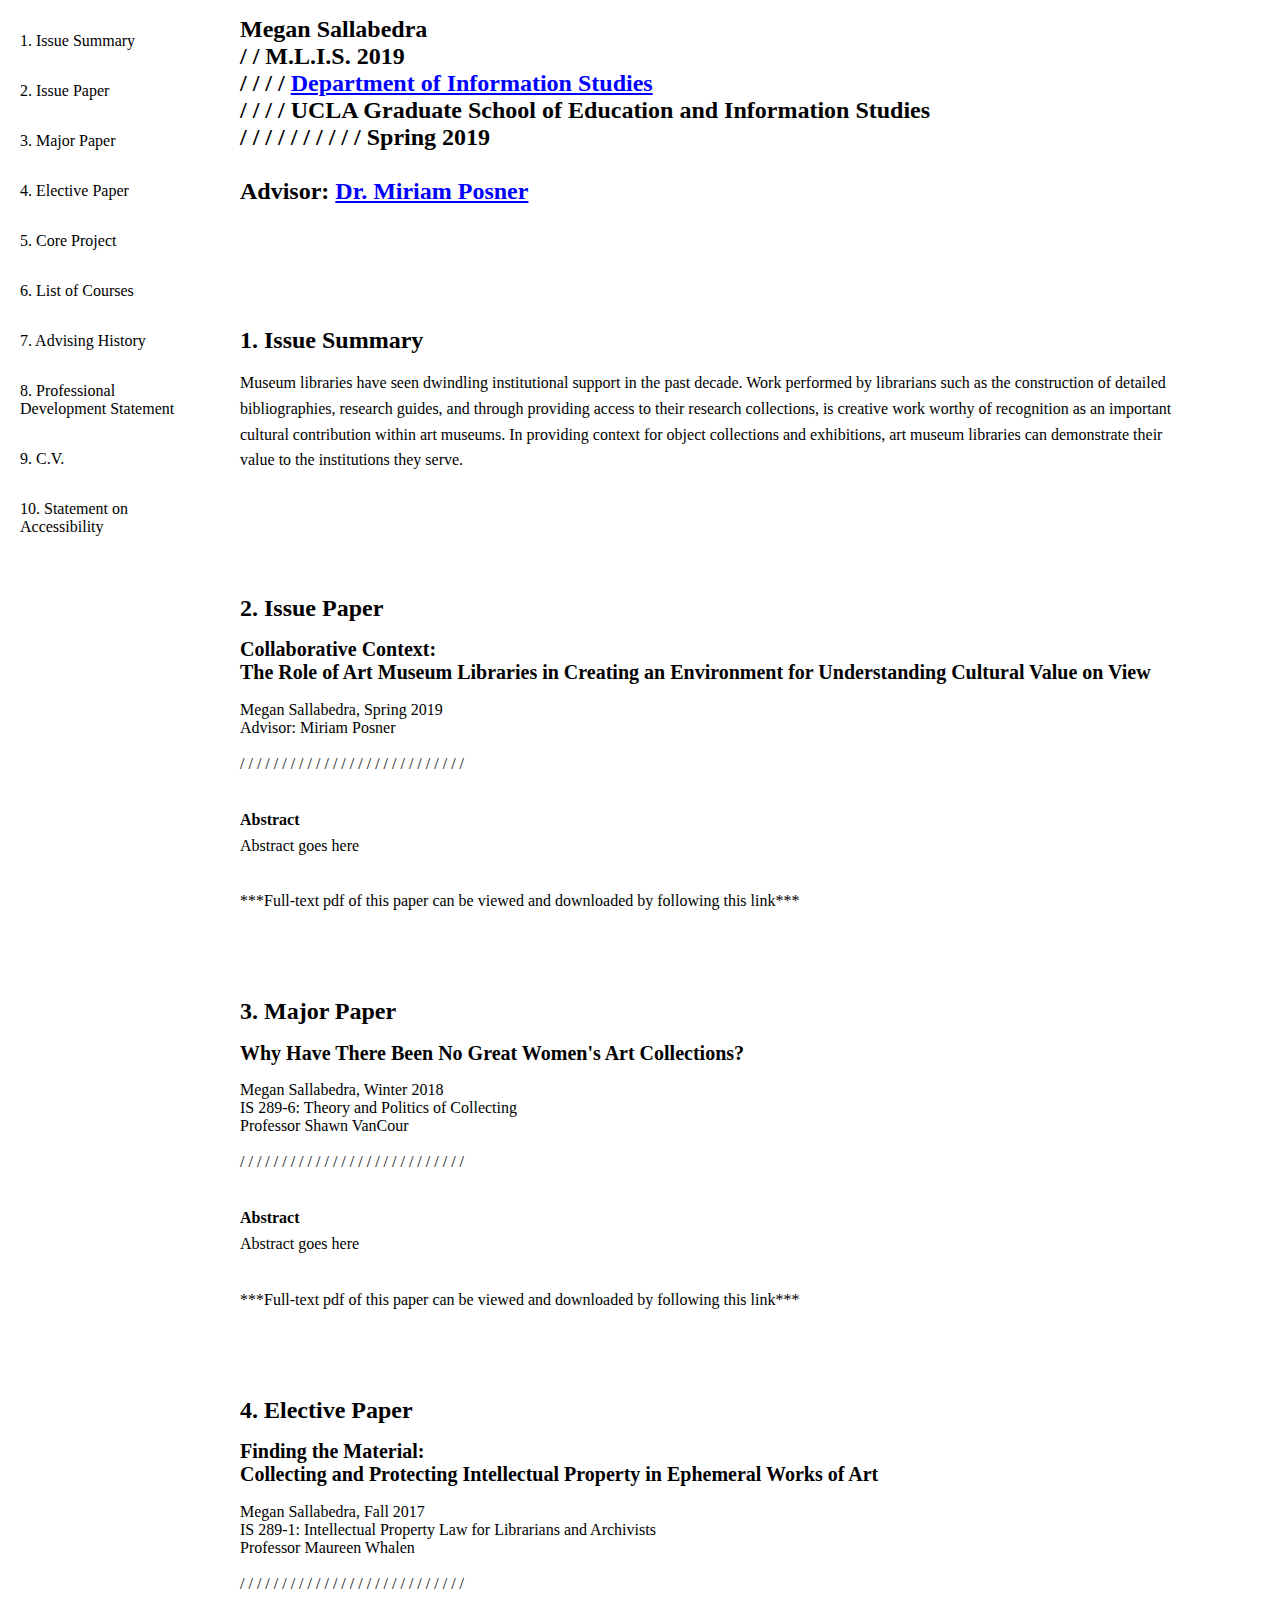
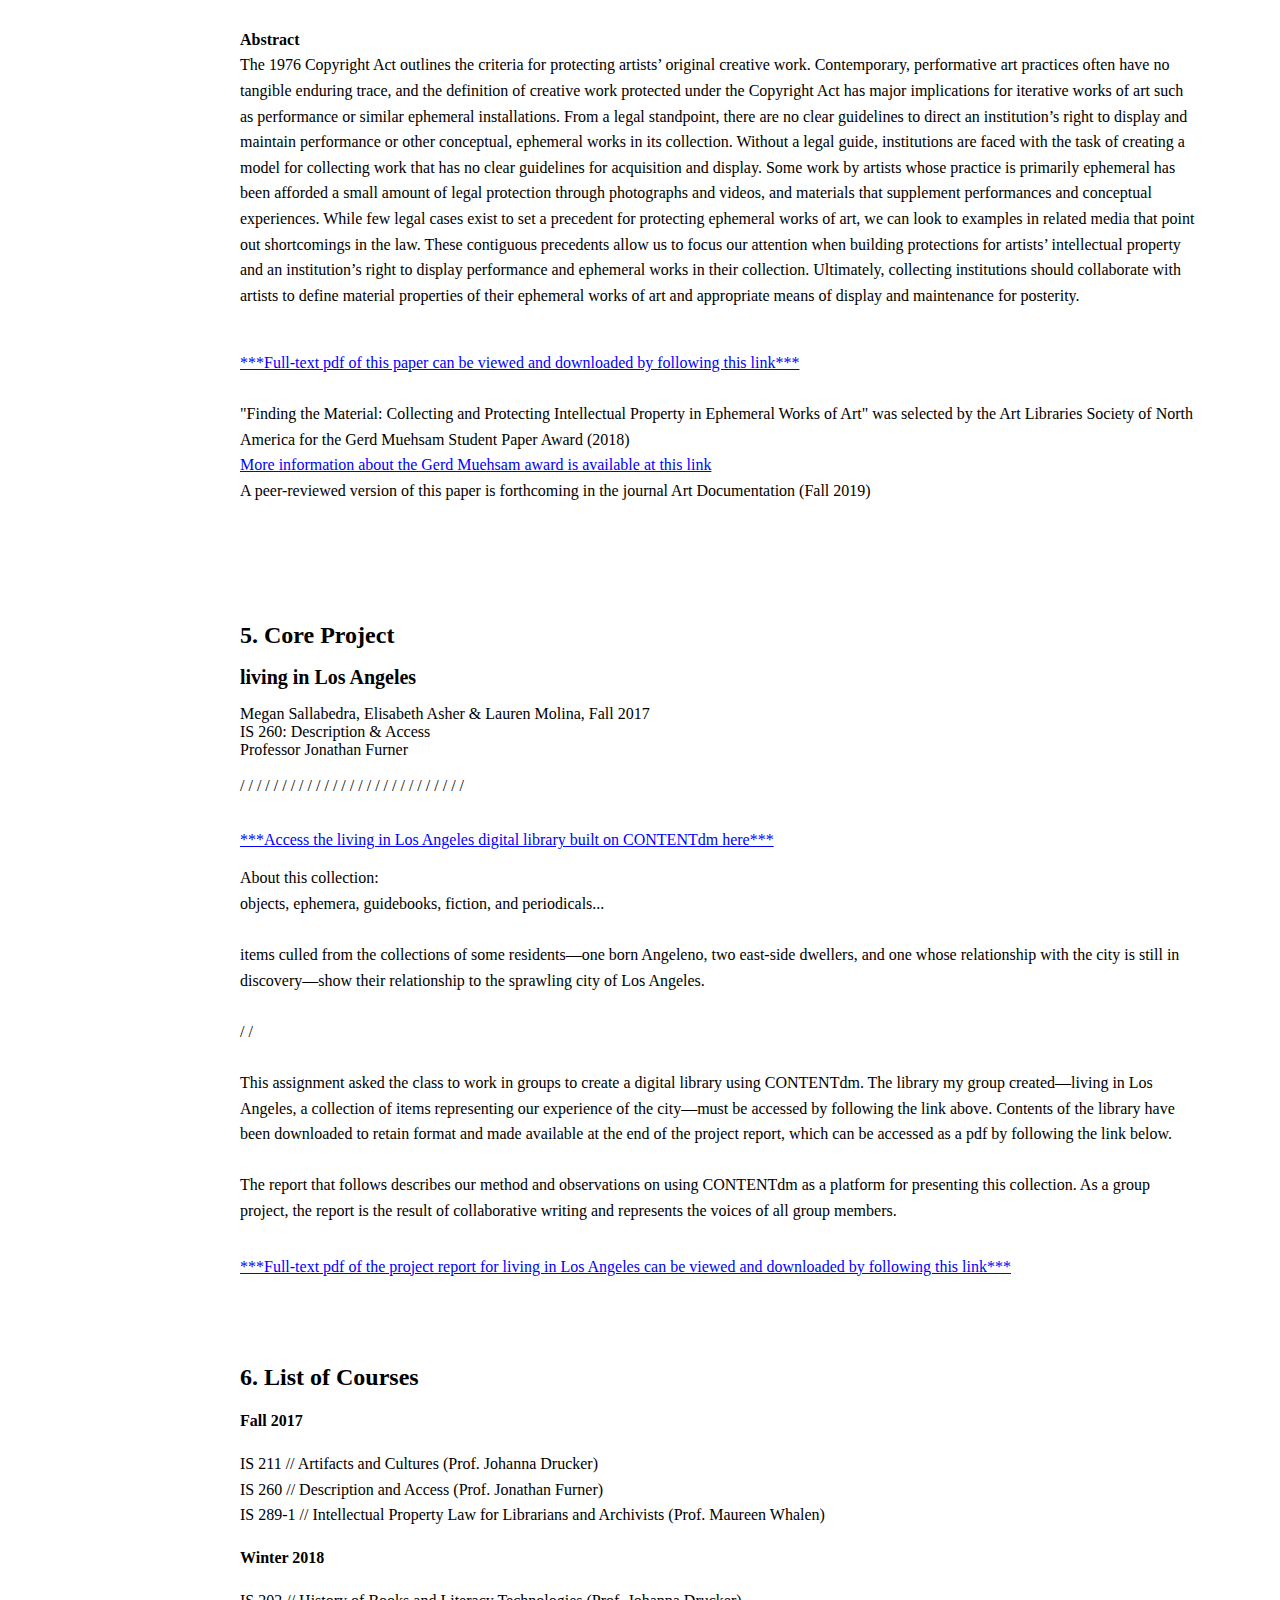
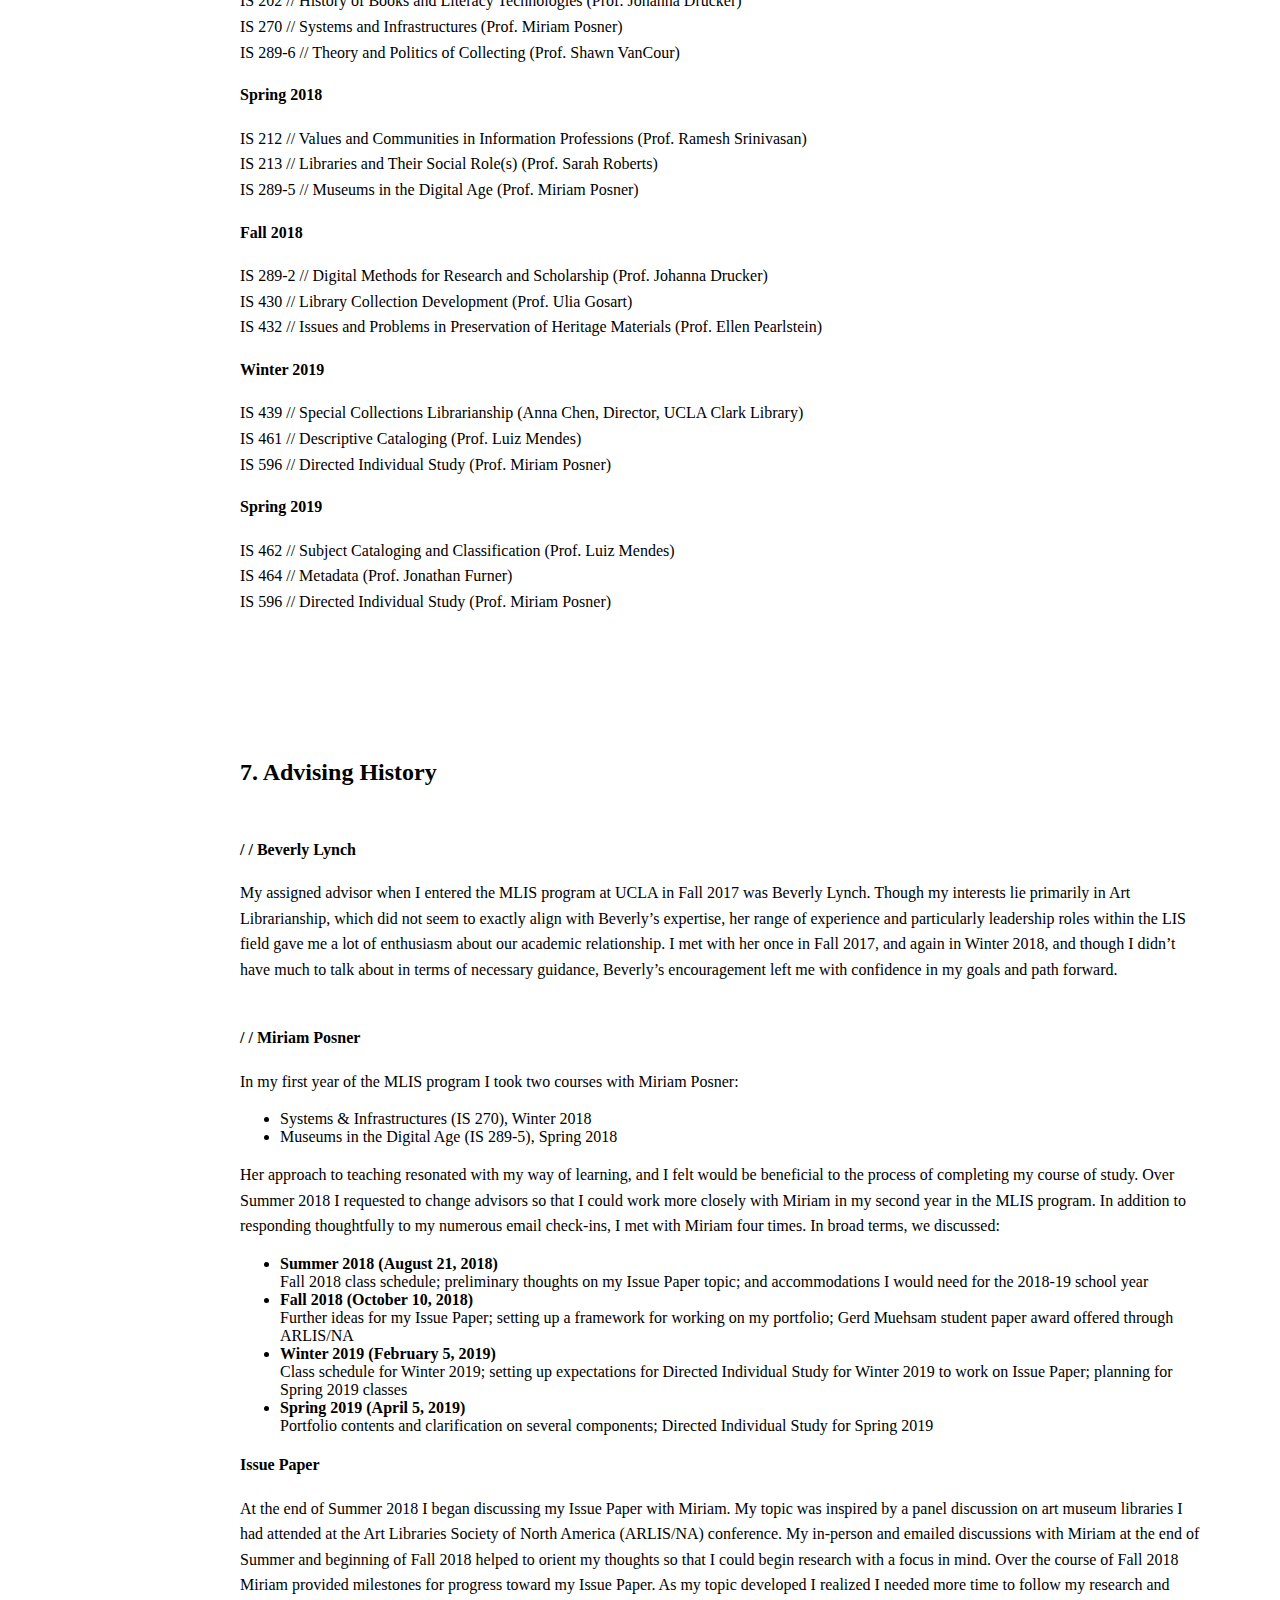
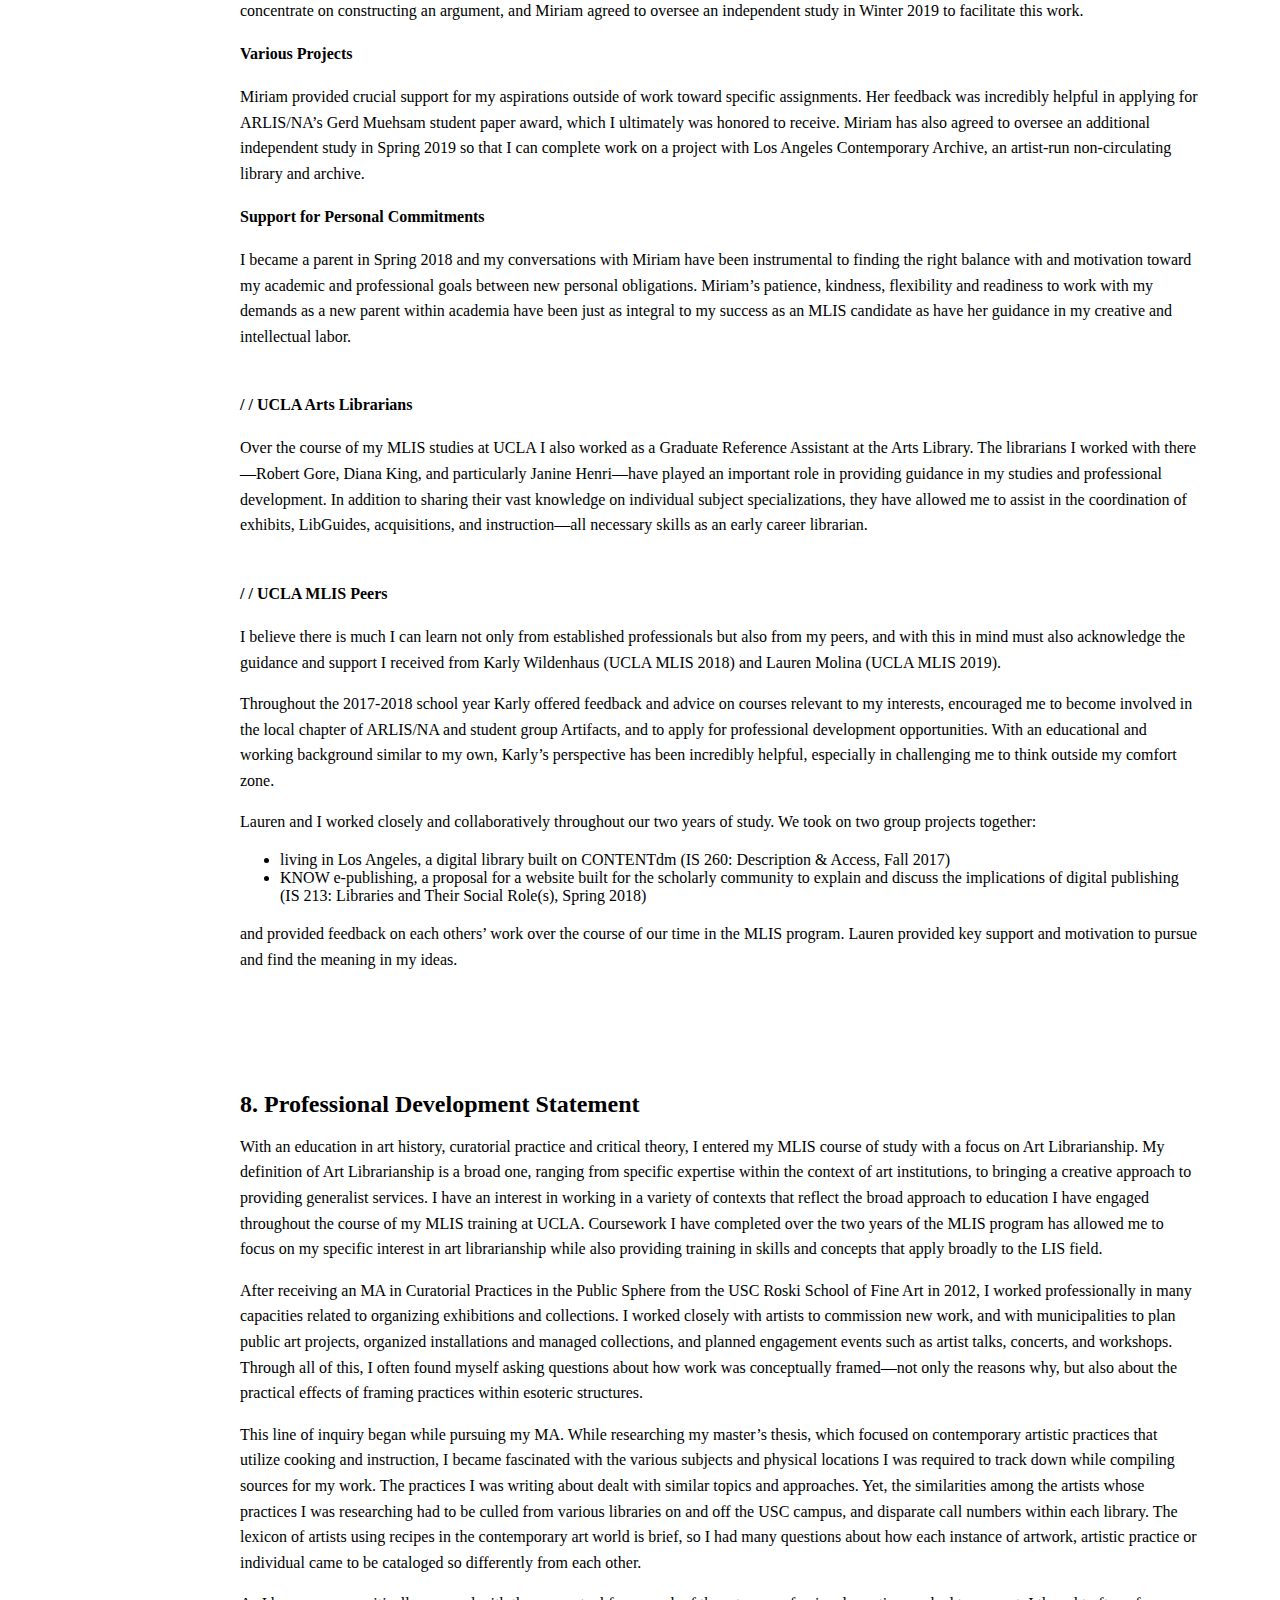
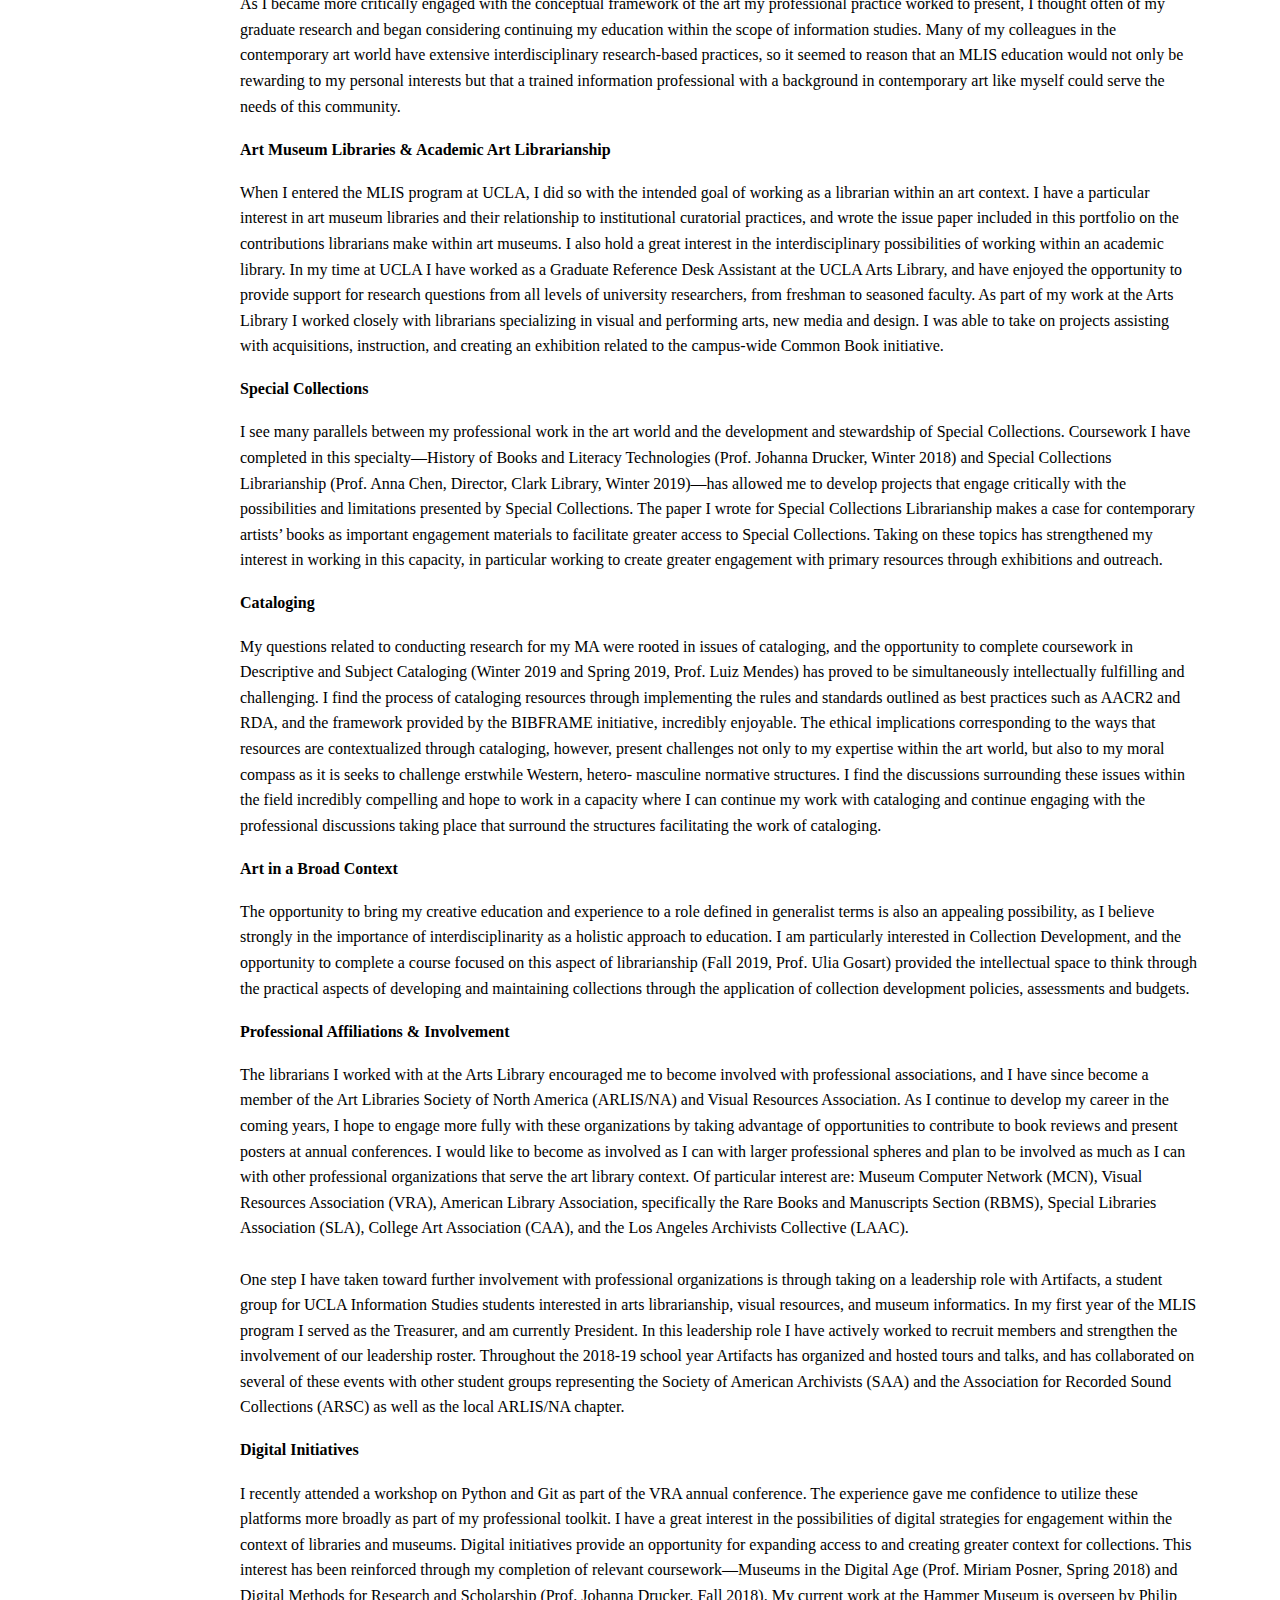
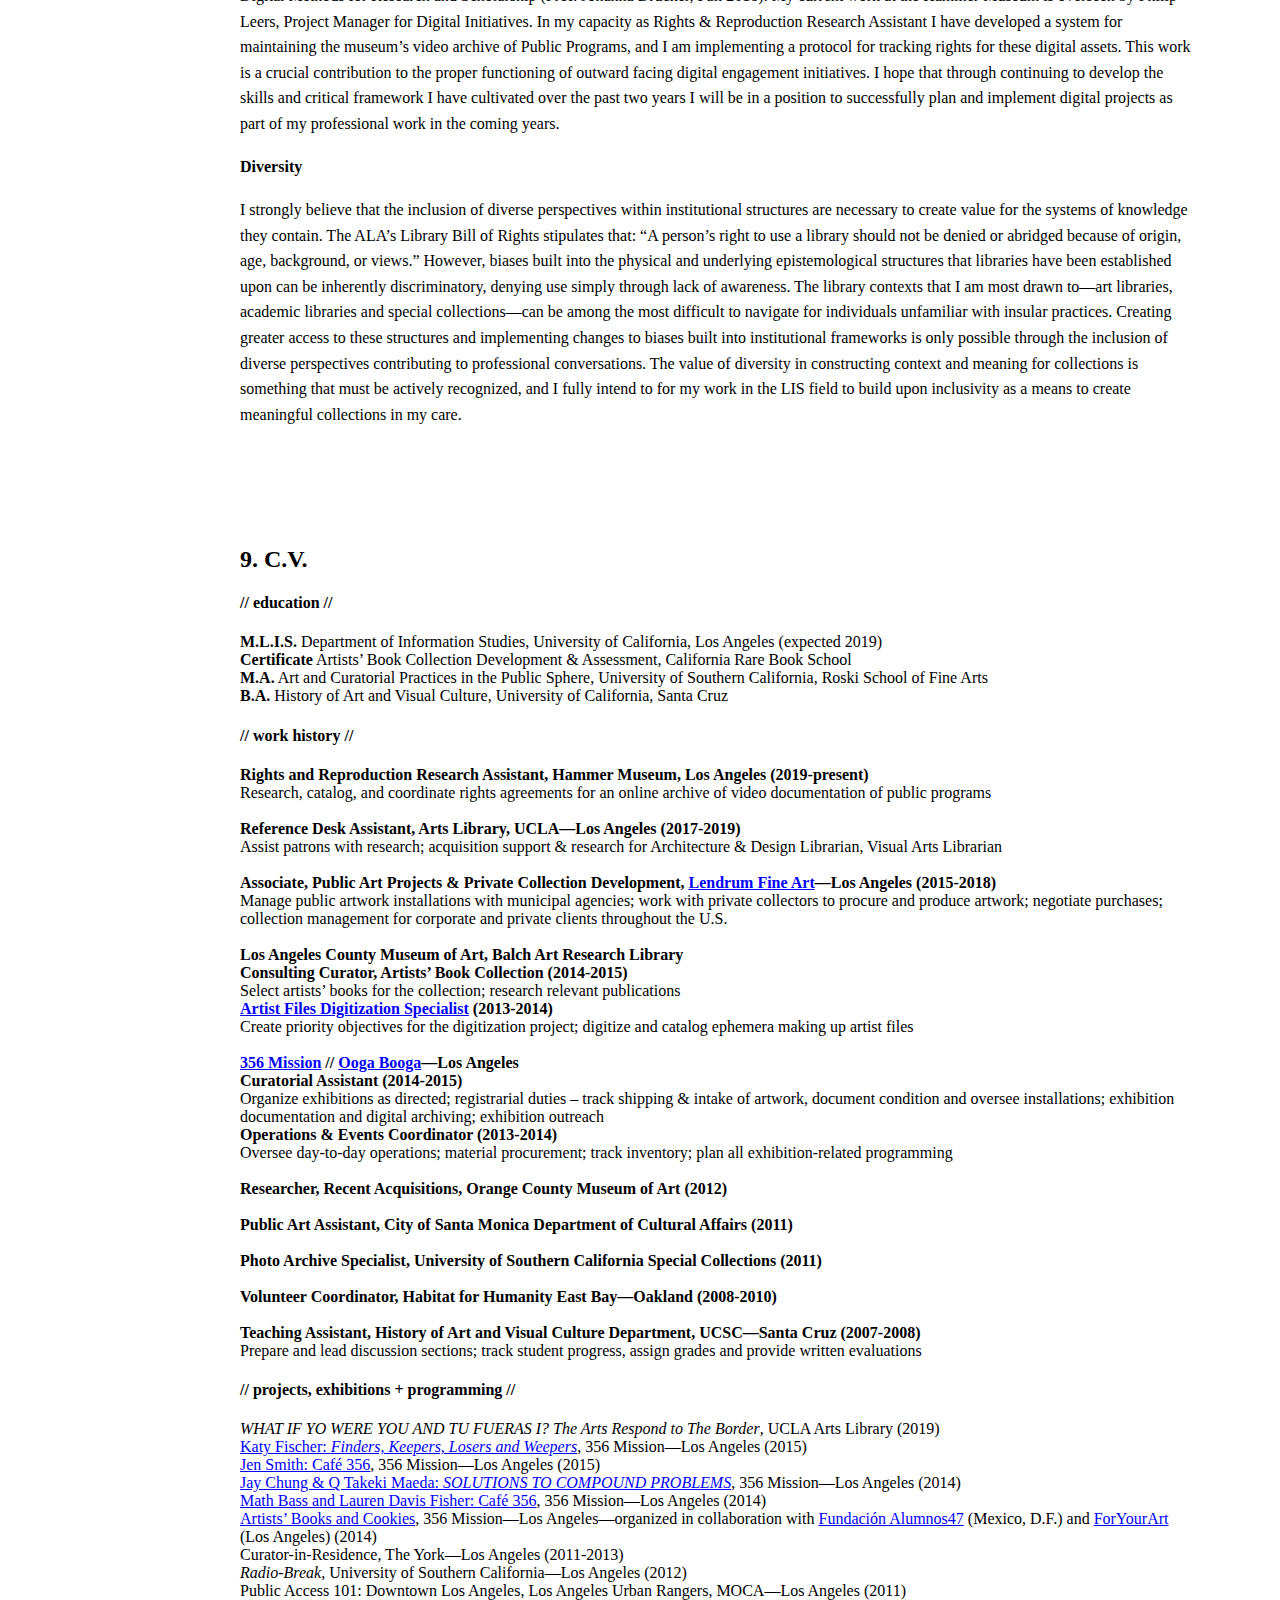
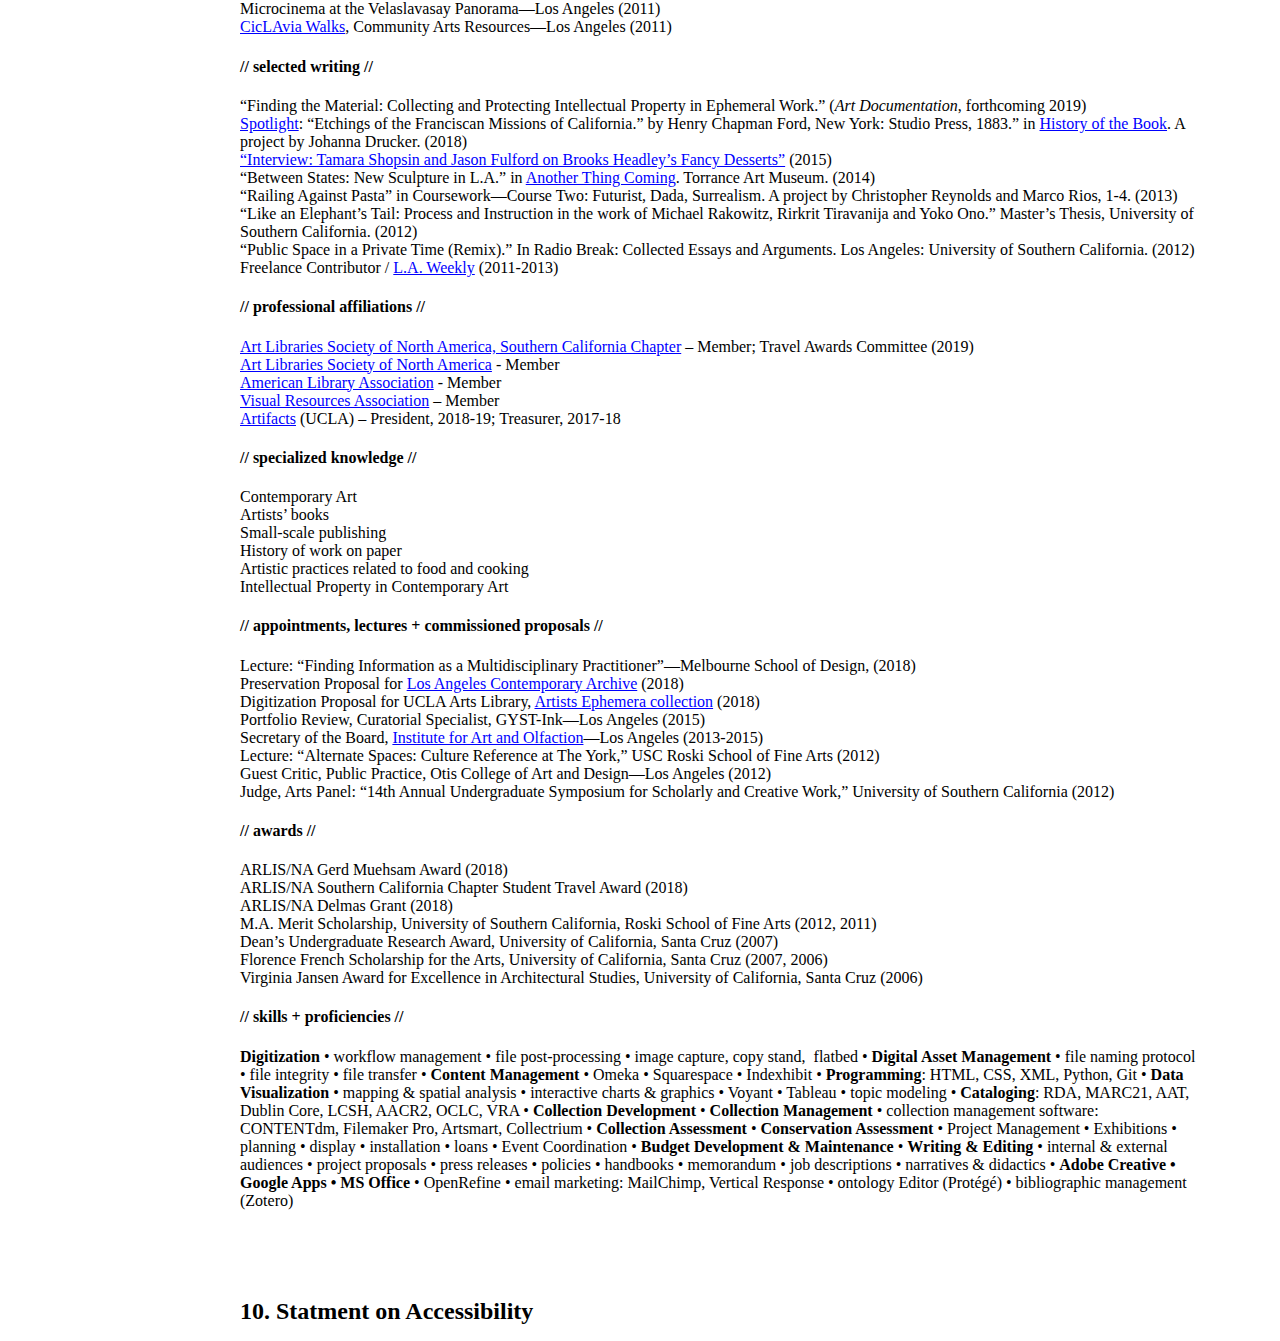
==== index.html @ f9f66aef "updated content" ====
<!doctype HTML>
<html>
  <head>
    <meta charset="utf-8">
    <meta name="viewport" content="width=device-width, initial-scale=1.0">   
    <link rel="stylesheet" type="text/css" href="style-1.css">
    <title>Megan Sallabedra M.L.I.S. Portfolio</title>
  </head>



<body>

<div class="sidenav">
  <a href="#issuesummary">1. Issue Summary</a>
  <a href="#issuepaper">2. Issue Paper</a>
  <a href="#major">3. Major Paper</a>
  <a href="#elective">4. Elective Paper</a>
  <a href="#core">5. Core Project</a>
  <a href="#courselist">6. List of Courses</a>
  <a href="#advising">7. Advising History</a>
  <a href="#profdev">8. Professional Development Statement</a>
  <a href="#cv">9. C.V.</a>
  <a href="#accessibility">10. Statement on Accessibility</a>


</div>

<div class="content">
  <h1>Megan Sallabedra 
    <br>/ / M.L.I.S. 2019
    <br>/ / / / <a href="https://is.gseis.ucla.edu/" target="_blank">Department of Information Studies</a>
    <br>/ / / / UCLA Graduate School of Education and Information Studies
    <br>/ / / / / / / / / / Spring 2019
    <br><br>Advisor: <a href="http://miriamposner.com/" target="_blank">Dr. Miriam Posner</a></h1>
<br>
<br>
<br>
<br>
<br>

<div id="issuesummary"></div>
<h1>1. Issue Summary</h1>
<p>Museum libraries have seen dwindling institutional support in the past decade. Work performed by librarians such as the construction of detailed bibliographies, research guides, and through providing access to their research collections, is creative work worthy of recognition as an important cultural contribution within art museums. In providing context for object collections and exhibitions, art museum libraries can demonstrate their value to the institutions they serve.</p> 
<br>
<br>
<br>
<br>
<br>

<div id="issuepaper"></div>
<h1>2. Issue Paper</h1>
<h2>Collaborative Context:<br>
The Role of Art Museum Libraries in Creating an Environment for
Understanding Cultural Value on View</h2>
Megan Sallabedra, Spring 2019<br>
Advisor: Miriam Posner<br><br>
/ / / / / / / / / / / / / / / / / / / / / / / / / / /<br><br>

<p>
<b>Abstract</b><br>
Abstract goes here
</p>
<br>
***Full-text pdf of this paper can be viewed and downloaded by following this link***




<br>
<br>
<br>
<br>
<br>

<div id="major"></div>
<h1>3. Major Paper</h1>
<h2>Why Have There Been No Great Women's Art Collections?</h2>
Megan Sallabedra, Winter 2018<br>
IS 289-6: Theory and Politics of Collecting<br>
Professor Shawn VanCour<br><br>
/ / / / / / / / / / / / / / / / / / / / / / / / / / /<br><br>

<p>
<b>Abstract</b><br>
Abstract goes here
</p>
<br>
***Full-text pdf of this paper can be viewed and downloaded by following this link***



<br>
<br>
<br>
<br>
<br>

<div id="elective"></div>
<h1>4. Elective Paper</h1>
<h2>Finding the Material:<br>
Collecting and Protecting Intellectual Property in Ephemeral Works of Art</h2>

Megan Sallabedra, Fall 2017<br>
IS 289-1: Intellectual Property Law for Librarians and Archivists<br>
Professor Maureen Whalen<br><br>
/ / / / / / / / / / / / / / / / / / / / / / / / / / /<br><br>

<P>
<b>Abstract</b><br>
The 1976 Copyright Act outlines the criteria for protecting artists’ original creative work.
Contemporary, performative art practices often have no tangible enduring trace, and the
definition of creative work protected under the Copyright Act has major implications for iterative works of art such as performance or similar ephemeral installations. From a legal standpoint, there are no clear guidelines to direct an institution’s right to display and maintain performance or other conceptual, ephemeral works in its collection. Without a legal guide, institutions are faced with the task of creating a model for collecting work that has no clear guidelines for acquisition and display. Some work by artists whose practice is primarily ephemeral has been afforded a small amount of legal protection through photographs and videos, and materials that supplement performances and conceptual experiences. While few legal cases exist to set a precedent for protecting ephemeral works of art, we can look to examples in related media that point out shortcomings in the law. These contiguous precedents allow us to focus our attention when building protections for artists’ intellectual property and an institution’s right to display performance and ephemeral works in their collection. Ultimately, collecting institutions should collaborate with artists to define material properties of their ephemeral works of art and appropriate means of display and maintenance for posterity.<p>
<br>
<a href="Sallabedra_Finding-the-Material_Elective.pdf" target="_blank">***Full-text pdf of this paper can be viewed and downloaded by following this link***</a>
<br>
<br>
"Finding the Material: Collecting and Protecting Intellectual Property in Ephemeral Works of Art" was selected by the Art Libraries Society of North America for the Gerd Muehsam Student Paper Award (2018)<br>
<a href="https://www.arlisna.org/about/awards-honors/awards-history/442-gerd-muehsam-award-past-recipients" target="_blank">More information about the Gerd Muehsam award is available at this link</a><br>
A peer-reviewed version of this paper is forthcoming in the journal Art Documentation (Fall 2019)



<br>
<br>
<br>
<br>
<br>

<div id="core"></div>
<h1>5. Core Project</h1>
<h2>living in Los Angeles</h2>

Megan Sallabedra, Elisabeth Asher & Lauren Molina, Fall 2017<br>
IS 260: Description & Access<br>
Professor Jonathan Furner<br><br>
/ / / / / / / / / / / / / / / / / / / / / / / / / / /<br><br>

<br>
<a href="http://cdm16986.contentdm.oclc.org/cdm/landingpage/collection/p16986coll57" target="_blank">***Access the living in Los Angeles digital library built on CONTENTdm here***</a><br>

<p>About this collection:<br>
objects, ephemera, guidebooks, fiction, and periodicals...<br><br>

items culled from the collections of some residents—one born Angeleno, two east-side dwellers, and one whose relationship with the city is still in discovery—show their relationship to the sprawling city of Los Angeles.<br><br>

/ /<br><br>

This assignment asked the class to work in groups to create a digital library using CONTENTdm. The library my group created—living in Los Angeles, a collection of items representing our experience of the city—must be accessed by following the link above. Contents of the library have been downloaded to retain format and made available at the end of the project report, which can be accessed as a pdf by following the link below.<br><br>

The report that follows describes our method and observations on using CONTENTdm as a platform for presenting this collection. As a group project, the report is the result of collaborative writing and represents the voices of all group members.</p>

<br>
<a href="Sallabedra_living-in-Los -Angeles-report_Core.pdf" target="_blank">***Full-text pdf of the project report for living in Los Angeles can be viewed and downloaded by following this link***</a> 

<br>
<br>
<br>
<br>
<br>


<div id="courselist"></div>
<h1>6. List of Courses</h1>
<h4>Fall 2017</h4>
<p>IS 211 // Artifacts and Cultures (Prof. Johanna Drucker)<br>
IS 260 // Description and Access (Prof. Jonathan Furner)<br>
IS 289-1 // Intellectual Property Law for Librarians and Archivists (Prof. Maureen Whalen)
<h4>Winter 2018</h4>
<p>IS 202 // History of Books and Literacy Technologies (Prof. Johanna Drucker)<br>
IS 270 // Systems and Infrastructures (Prof. Miriam Posner)<br>
IS 289-6 // Theory and Politics of Collecting (Prof. Shawn VanCour)
<h4>Spring 2018</h4>
<p>IS 212 // Values and Communities in Information Professions (Prof. Ramesh Srinivasan)<br>
IS 213 // Libraries and Their Social Role(s) (Prof. Sarah Roberts)<br>
IS 289-5 // Museums in the Digital Age (Prof. Miriam Posner)
<h4>Fall 2018</h4>
<p>IS 289-2 // Digital Methods for Research and Scholarship (Prof. Johanna Drucker)<br>
IS 430 // Library Collection Development (Prof. Ulia Gosart)<br>
IS 432 // Issues and Problems in Preservation of Heritage Materials (Prof. Ellen Pearlstein)
<h4>Winter 2019</h4>
<p>IS 439 // Special Collections Librarianship (Anna Chen, Director, UCLA Clark Library)<br>
IS 461 // Descriptive Cataloging (Prof. Luiz Mendes)<br>
IS 596 // Directed Individual Study (Prof. Miriam Posner)
<h4>Spring 2019</h4>
<p>IS 462 // Subject Cataloging and Classification (Prof. Luiz Mendes)<br>
IS 464 // Metadata (Prof. Jonathan Furner)<br>
IS 596 // Directed Individual Study (Prof. Miriam Posner)
<br>
<br>
<br>
<br>
<br>
<br>


<div id="advising"></div>
<h1>7. Advising History</h1>
<br>
<h4>/ / Beverly Lynch</h4>
<p>My assigned advisor when I entered the MLIS program at UCLA in Fall 2017 was Beverly Lynch. Though my interests lie primarily in Art Librarianship, which did not seem to exactly align with Beverly’s expertise, her range of experience and particularly leadership roles within the LIS field gave me a lot of enthusiasm about our academic relationship. I met with her once in Fall 2017, and again in Winter 2018, and though I didn’t have much to talk about in terms of necessary guidance, Beverly’s encouragement left me with confidence in my goals and path forward. 
<br><br>

<h4>/ / Miriam Posner</h4>

<p>In my first year of the MLIS program I took two courses with Miriam Posner:
<ul>
  <li>Systems & Infrastructures (IS 270), Winter 2018</li>
  <li>Museums in the Digital Age (IS 289-5), Spring 2018</li>
</ul>
<p>Her approach to teaching resonated with my way of learning, and I felt would be beneficial to the process of completing my course of study. Over Summer 2018 I requested to change advisors so that I could work more closely with Miriam in my second year in the MLIS program. In addition to responding thoughtfully to my numerous email check-ins, I met with Miriam four times. In broad terms, we discussed:
<ul>
  <li><b>Summer 2018 (August 21, 2018)</b><br>
  Fall 2018 class schedule; preliminary thoughts on my Issue Paper topic; and accommodations I would need for the 2018-19 school year</li>
  <li><b>Fall 2018 (October 10, 2018)</b><br>
  Further ideas for my Issue Paper; setting up a framework for working on my portfolio; Gerd Muehsam student paper award offered through ARLIS/NA</li>
  <li><b>Winter 2019 (February 5, 2019)</b><br> 
  Class schedule for Winter 2019; setting up expectations for Directed Individual Study for Winter 2019 to work on Issue Paper; planning for Spring 2019 classes</li>
  <li><b>Spring 2019 (April 5, 2019)</b><br>
  Portfolio contents and clarification on several components; Directed Individual Study for Spring 2019</li>
</ul>

<h4>Issue Paper</h4>
<p>At the end of Summer 2018 I began discussing my Issue Paper with Miriam. My topic was inspired by a panel discussion on art museum libraries I had attended at the Art Libraries Society of North America (ARLIS/NA) conference. My in-person and emailed discussions with Miriam at the end of Summer and beginning of Fall 2018 helped to orient my thoughts so that I could begin research with a focus in mind. Over the course of Fall 2018 Miriam provided milestones for progress toward my Issue Paper. As my topic developed I realized I needed more time to follow my research and concentrate on constructing an argument, and Miriam agreed to oversee an independent study in Winter 2019 to facilitate this work. 

<h4>Various Projects</h4>
<p>Miriam provided crucial support for my aspirations outside of work toward specific assignments. Her feedback was incredibly helpful in applying for ARLIS/NA’s Gerd Muehsam student paper award, which I ultimately was honored to receive. Miriam has also agreed to oversee an additional independent study in Spring 2019 so that I can complete work on a project with Los Angeles Contemporary Archive, an artist-run non-circulating library and archive. 

<h4>Support for Personal Commitments</h4>
<p>I became a parent in Spring 2018 and my conversations with Miriam have been instrumental to finding the right balance with and motivation toward my academic and professional goals between new personal obligations. Miriam’s patience, kindness, flexibility and readiness to work with my demands as a new parent within academia have been just as integral to my success as an MLIS candidate as have her guidance in my creative and intellectual labor. 
<br><br>

<h4>/ / UCLA Arts Librarians</h4>

<p>Over the course of my MLIS studies at UCLA I also worked as a Graduate Reference Assistant at the Arts Library. The librarians I worked with there—Robert Gore, Diana King, and particularly Janine Henri—have played an important role in providing guidance in my studies and professional development. In addition to sharing their vast knowledge on individual subject specializations, they have allowed me to assist in the coordination of exhibits, LibGuides, acquisitions, and instruction—all necessary skills as an early career librarian. 
<br><br>

<h4>/ / UCLA MLIS Peers</h4>

<p>I believe there is much I can learn not only from established professionals but also from my peers, and with this in mind must also acknowledge the guidance and support I received from Karly Wildenhaus (UCLA MLIS 2018) and Lauren Molina (UCLA MLIS 2019). 

<p>Throughout the 2017-2018 school year Karly offered feedback and advice on courses relevant to my interests, encouraged me to become involved in the local chapter of ARLIS/NA and student group Artifacts, and to apply for professional development opportunities. With an educational and working background similar to my own, Karly’s perspective has been incredibly helpful, especially in challenging me to think outside my comfort zone. 

<p>Lauren and I worked closely and collaboratively throughout our two years of study. We took on two group projects together:
<ul>
  <li>living in Los Angeles, a digital library built on CONTENTdm (IS 260: Description & Access, Fall 2017)</li>
  <li>KNOW e-publishing, a proposal for a website built for the scholarly community to explain and discuss the implications of digital publishing (IS 213: Libraries and Their Social Role(s), Spring 2018)</li>
</ul>
<p>and provided feedback on each others’ work over the course of our time in the MLIS program. Lauren provided key support and motivation to pursue and find the meaning in my ideas.
<br>
<br>
<br>
<br>
<br>


<div id="profdev"></div>
<h1>8. Professional Development Statement</h1>
<p>With an education in art history, curatorial practice and critical theory, I entered my MLIS course of study with a focus on Art Librarianship. My definition of Art Librarianship is a broad one, ranging from specific expertise within the context of art institutions, to bringing a creative approach to providing generalist services. I have an interest in working in a variety of contexts that reflect the broad approach to education I have engaged throughout the course of my MLIS training at UCLA. Coursework I have completed over the two years of the MLIS program has allowed me to focus on my specific interest in art librarianship while also providing training in skills and concepts that apply broadly to the LIS field. 

<p>After receiving an MA in Curatorial Practices in the Public Sphere from the USC Roski School of Fine Art in 2012, I worked professionally in many capacities related to organizing exhibitions and collections. I worked closely with artists to commission new work, and with municipalities to plan public art projects, organized installations and managed collections, and planned engagement events such as artist talks, concerts, and workshops. Through all of this, I often found myself asking questions about how work was conceptually framed—not only the reasons why, but also about the practical effects of framing practices within esoteric structures. 

<p>This line of inquiry began while pursuing my MA. While researching my master’s thesis, which focused on contemporary artistic practices that utilize cooking and instruction, I became fascinated with the various subjects and physical locations I was required to track down while compiling sources for my work. The practices I was writing about dealt with similar topics and approaches. Yet, the similarities among the artists whose practices I was researching had to be culled from various libraries on and off the USC campus, and disparate call numbers within each library. The lexicon of artists using recipes in the contemporary art world is brief, so I had many questions about how each instance of artwork, artistic practice or individual came to be cataloged so differently from each other.  

<p>As I became more critically engaged with the conceptual framework of the art my professional practice worked to present, I thought often of my graduate research and began considering continuing my education within the scope of information studies. Many of my colleagues in the contemporary art world have extensive interdisciplinary research-based practices, so it seemed to reason that an MLIS education would not only be rewarding to my personal interests but that a trained information professional with a background in contemporary art like myself could serve the needs of this community. 

<h4>Art Museum Libraries & Academic Art Librarianship</h4>
<p>When I entered the MLIS program at UCLA, I did so with the intended goal of working as a librarian within an art context. I have a particular interest in art museum libraries and their relationship to institutional curatorial practices, and wrote the issue paper included in this portfolio on the contributions librarians make within art museums. I also hold a great interest in the interdisciplinary possibilities of working within an academic library. In my time at UCLA I have worked as a Graduate Reference Desk Assistant at the UCLA Arts Library, and have enjoyed the opportunity to provide support for research questions from all levels of university researchers, from freshman to seasoned faculty. As part of my work at the Arts Library I worked closely with librarians specializing in visual and performing arts, new media and design. I was able to take on projects assisting with acquisitions, instruction, and creating an exhibition related to the campus-wide Common Book initiative. 

<h4>Special Collections</h4>
<p>I see many parallels between my professional work in the art world and the development and stewardship of Special Collections. Coursework I have completed in this specialty—History of Books and Literacy Technologies (Prof. Johanna Drucker, Winter 2018) and Special Collections Librarianship (Prof. Anna Chen, Director, Clark Library, Winter 2019)—has allowed me to develop projects that engage critically with the possibilities and limitations presented by Special Collections. The paper I wrote for Special Collections Librarianship makes a case for contemporary artists’ books as important engagement materials to facilitate greater access to Special Collections. Taking on these topics has strengthened my interest in working in this capacity, in particular working to create greater engagement with primary resources through exhibitions and outreach. 

<h4>Cataloging</h4>
<p>My questions related to conducting research for my MA were rooted in issues of cataloging, and the opportunity to complete coursework in Descriptive and Subject Cataloging (Winter 2019 and Spring 2019, Prof. Luiz Mendes) has proved to be simultaneously intellectually fulfilling and challenging. I find the process of cataloging resources through implementing the rules and standards outlined as best practices such as AACR2 and RDA, and the framework provided by the BIBFRAME initiative, incredibly enjoyable. The ethical implications corresponding to the ways that resources are contextualized through cataloging, however, present challenges not only to my expertise within the art world, but also to my moral compass as it is seeks to challenge erstwhile Western, hetero- masculine normative structures. I find the discussions surrounding these issues within the field incredibly compelling and hope to work in a capacity where I can continue my work with cataloging and continue engaging with the professional discussions taking place that surround the structures facilitating the work of cataloging. 

<h4>Art in a Broad Context</h4>
<p>The opportunity to bring my creative education and experience to a role defined in generalist terms is also an appealing possibility, as I believe strongly in the importance of interdisciplinarity as a holistic approach to education. I am particularly interested in Collection Development, and the opportunity to complete a course focused on this aspect of librarianship (Fall 2019, Prof. Ulia Gosart) provided the intellectual space to think through the practical aspects of developing and maintaining collections through the application of collection development policies, assessments and budgets. 

<h4>Professional Affiliations & Involvement</h4>
<p>The librarians I worked with at the Arts Library encouraged me to become involved with professional associations, and I have since become a member of the Art Libraries Society of North America (ARLIS/NA) and Visual Resources Association. As I continue to develop my career in the coming years, I hope to engage more fully with these organizations by taking advantage of opportunities to contribute to book reviews and present posters at annual conferences. I would like to become as involved as I can with larger professional spheres and plan to be involved as much as I can with other professional organizations that serve the art library context. Of particular interest are: Museum Computer Network (MCN), Visual Resources Association (VRA), American Library Association, specifically the Rare Books and Manuscripts Section (RBMS), Special Libraries Association (SLA), College Art Association (CAA), and the Los Angeles Archivists Collective (LAAC).
<br><br>

One step I have taken toward further involvement with professional organizations is through taking on a leadership role with Artifacts, a student group for UCLA Information Studies students interested in arts librarianship, visual resources, and museum informatics. In my first year of the MLIS program I served as the Treasurer, and am currently President. In this leadership role I have actively worked to recruit members and strengthen the involvement of our leadership roster. Throughout the 2018-19 school year Artifacts has organized and hosted tours and talks, and has collaborated on several of these events with other student groups representing the Society of American Archivists (SAA) and the Association for Recorded Sound Collections (ARSC) as well as the local ARLIS/NA chapter. 

<h4>Digital Initiatives</h4>
<p>I recently attended a workshop on Python and Git as part of the VRA annual conference. The experience gave me confidence to utilize these platforms more broadly as part of my professional toolkit. I have a great interest in the possibilities of digital strategies for engagement within the context of libraries and museums. Digital initiatives provide an opportunity for expanding access to and creating greater context for collections. This interest has been reinforced through my completion of relevant coursework—Museums in the Digital Age (Prof. Miriam Posner, Spring 2018) and Digital Methods for Research and Scholarship (Prof. Johanna Drucker, Fall 2018). My current work at the Hammer Museum is overseen by Philip Leers, Project Manager for Digital Initiatives. In my capacity as Rights & Reproduction Research Assistant I have developed a system for maintaining the museum’s video archive of Public Programs, and I am implementing a protocol for tracking rights for these digital assets. This work is a crucial contribution to the proper functioning of outward facing digital engagement initiatives. I hope that through continuing to develop the skills and critical framework I have cultivated over the past two years I will be in a position to successfully plan and implement digital projects as part of my professional work in the coming years. 

<h4>Diversity</h4> 
<p>I strongly believe that the inclusion of diverse perspectives within institutional structures are necessary to create value for the systems of knowledge they contain. The ALA’s Library Bill of Rights stipulates that: “A person’s right to use a library should not be denied or abridged because of origin, age, background, or views.” However, biases built into the physical and underlying epistemological structures that libraries have been established upon can be inherently discriminatory, denying use simply through lack of awareness. The library contexts that I am most drawn to—art libraries, academic libraries and special collections—can be among the most difficult to navigate for individuals unfamiliar with insular practices. Creating greater access to these structures and implementing changes to biases built into institutional frameworks is only possible through the inclusion of diverse perspectives contributing to professional conversations. The value of diversity in constructing context and meaning for collections is something that must be actively recognized, and I fully intend to for my work in the LIS field to build upon inclusivity as a means to create meaningful collections in my care. 







<br>
<br>
<br>
<br>
<br>

<div id="cv"></div>
<h1>9. C.V.</h1>



<h4>// education //</h4>
<b>M.L.I.S.</b> Department of Information Studies, University of California, Los Angeles (expected 2019)<br>
<b>Certificate</b> Artists’ Book Collection Development & Assessment, California Rare Book School<br>
<b>M.A.</b> Art and Curatorial Practices in the Public Sphere, University of Southern California, Roski School of Fine Arts<br>
<b>B.A.</b> History of Art and Visual Culture, University of California, Santa Cruz<br>


<h4>// work history //</h4>

<b>Rights and Reproduction Research Assistant, Hammer Museum, Los Angeles (2019-present)</b><br>
Research, catalog, and coordinate rights agreements for an online archive of video documentation of public programs<br><br>

<b>Reference Desk Assistant, Arts Library, UCLA—Los Angeles (2017-2019)</b><br>
Assist patrons with research; acquisition support & research for Architecture & Design Librarian, Visual Arts Librarian<br><br>

<b>Associate, Public Art Projects & Private Collection Development, <a href="http://lendrumfineart.com/" target="_blank">Lendrum Fine Art</a>—Los Angeles (2015-2018)</b><br>
Manage public artwork installations with municipal agencies;  work with private collectors to procure and produce artwork; negotiate purchases; collection management for corporate and private clients throughout the U.S.<br><br>

<b>Los Angeles County Museum of Art, Balch Art Research Library<br>
Consulting Curator, Artists’ Book Collection (2014-2015)</b><br>
Select artists’ books for the collection; research relevant publications<br>
<b><a href="http://www.oac.cdlib.org/findaid/ark:/13030/c8m61j05/" target="_blank">Artist Files Digitization Specialist</a> (2013-2014)</b><br>
Create priority objectives for the digitization project; digitize and catalog ephemera making up artist files<br><br>

<b><a href="http://356mission.com/" target="_blank">356 Mission</a> // <a href="http://oogaboogastore.com/about.html" target="_blank">Ooga Booga</a>—Los Angeles<br>
Curatorial Assistant (2014-2015)</b><br>
Organize exhibitions as directed; registrarial duties – track shipping & intake of artwork, document condition and oversee installations; exhibition documentation and digital archiving; exhibition outreach<br>
<b>Operations & Events Coordinator (2013-2014)</b><br>
Oversee day-to-day operations; material procurement; track inventory; plan all exhibition-related programming<br><br>

<b>Researcher, Recent Acquisitions, Orange County Museum of Art (2012)</b><br><br>

<b>Public Art Assistant, City of Santa Monica Department of Cultural Affairs (2011)</b><br><br>

<b>Photo Archive Specialist, University of Southern California Special Collections (2011)</b><br><br>

<b>Volunteer Coordinator, Habitat for Humanity East Bay—Oakland (2008-2010)</b><br><br>

<b>Teaching Assistant, History of Art and Visual Culture Department, UCSC—Santa Cruz (2007-2008)</b><br>
Prepare and lead discussion sections; track student progress, assign grades and provide written evaluations


<h4>// projects, exhibitions + programming //</h4>
<i>WHAT IF YO WERE YOU AND TU FUERAS I? The Arts Respond to The Border</i>, UCLA Arts Library (2019)<br>
<a href="http://356mission.tumblr.com/post/112821692845/katy-fischer-finders-keepers-losers-and-weepers" target="_blank">Katy Fischer: <i>Finders, Keepers, Losers and Weepers</i></a>, 356 Mission—Los Angeles (2015)<br>
<a href="http://356mission.com/item/cafe-356-lunch-by-full-moon-pickles-jen-smith/?tab=More" target="_blank">Jen Smith: Café 356</a>, 356 Mission—Los Angeles (2015)<br>
<a href="http://356mission.com/item/jay-chung-q-takeki-maeda-solutions-to-compound-problems/?tab=Interview" target="_blank">Jay Chung & Q Takeki Maeda: <i>SOLUTIONS TO COMPOUND PROBLEMS</i></a>, 356 Mission—Los Angeles (2014)<br>
<a href="http://356mission.com/item/cafe-356-brunch-prepared-by-math-bass-and-lauren-davis-fisher/?tab=Media" target="_blank">Math Bass and Lauren Davis Fisher: Café 356</a>, 356 Mission—Los Angeles (2014)<br>
<a href="http://356mission.com/item/artist-books-cookies-3/?tab=Media" target="_blank">Artists’ Books and Cookies</a>, 356 Mission—Los Angeles—organized in collaboration with <a href="http://alumnos47.org/acerca/" target="_blank">Fundación Alumnos47</a> (Mexico, D.F.) and <a href="http://foryourart.com/" target="_blank">ForYourArt</a> (Los Angeles) (2014)<br>
Curator-in-Residence, The York—Los Angeles (2011-2013)<br>
<i>Radio-Break</i>, University of Southern California—Los Angeles (2012)<br>
Public Access 101: Downtown Los Angeles, Los Angeles Urban Rangers, MOCA—Los Angeles (2011)<br>
Microcinema at the Velaslavasay Panorama—Los Angeles (2011)<br> 
<a href="https://www.ciclavia.org/ciclavia_walks" target="_blank">CicLAvia Walks</a>, Community Arts Resources—Los Angeles (2011)<br>

<h4>// selected writing //</h4>
“Finding the Material: Collecting and Protecting Intellectual Property in Ephemeral Work.” (<i>Art Documentation</i>, forthcoming 2019)<br> 
<a href="https://msallabedra.github.io/HoB/" target="_blank">Spotlight</a>: “Etchings of the Franciscan Missions of California.” by Henry Chapman Ford, New York: Studio Press, 1883.” in <a href="https://hob.gseis.ucla.edu/index.html" target="_blank"> History of the Book</a>. A project by Johanna Drucker. (2018)<br>
<a href="http://356mission.com/item/brooks-headleys-fancy-desserts-book-launch/?tab=Interview" target="_blank">“Interview: Tamara Shopsin and Jason Fulford on Brooks Headley’s Fancy Desserts”</a> (2015)<br>
“Between States: New Sculpture in L.A.” in <a href="http://www.torranceartmuseum.com/anotherthingcoming" target="_blank">Another Thing Coming</a>. Torrance Art Museum. (2014)<br>
“Railing Against Pasta” in Coursework—Course Two: Futurist, Dada, Surrealism. A project by Christopher Reynolds and Marco Rios, 1-4. (2013)<br>
“Like an Elephant’s Tail: Process and Instruction in the work of Michael Rakowitz, Rirkrit Tiravanija and Yoko Ono.” Master’s Thesis, University of Southern California. (2012)<br>
“Public Space in a Private Time (Remix).” In Radio Break: Collected Essays and Arguments. Los Angeles: University of Southern California. (2012)<br>
Freelance Contributor / <a href="http://blogs.laweekly.com/author.php?author_id=3175" target="_blank">L.A. Weekly</a> (2011-2013)

<h4>// professional affiliations //</h4>
<a href="http://southerncalifornia.arlisna.org/" target="_blank">Art Libraries Society of North America, Southern California Chapter</a> – Member; Travel Awards Committee (2019)<br>
<a href="https://arlisna.org/" target="_blank">Art Libraries Society of North America</a> - Member<br>
<a href="http://www.ala.org/" target="_blank">American Library Association</a> - Member<br>
<a href="http://vraweb.org/" target="_blank">Visual Resources Association</a> – Member<br>
<a href="https://artifacts.gseis.ucla.edu/" target="_blank">Artifacts</a> (UCLA) – President, 2018-19; Treasurer, 2017-18

<h4>// specialized knowledge //</h4>
Contemporary Art<br>
Artists’ books<br>
Small-scale publishing<br>
History of work on paper<br>
Artistic practices related to food and cooking<br>
Intellectual Property in Contemporary Art<br>


<h4>// appointments, lectures + commissioned proposals //</h4>
Lecture: “Finding Information as a Multidisciplinary Practitioner”—Melbourne School of Design, (2018)<br>
Preservation Proposal for <a href="http://www.lacarchive.com/" target="_blank">Los Angeles Contemporary Archive</a> (2018)<br>
Digitization Proposal for UCLA Arts Library, <a href="http://www.oac.cdlib.org/findaid/ark:/13030/kt1h4nf2d7/" target="_blank">Artists Ephemera collection</a> (2018)<br>
Portfolio Review, Curatorial Specialist, GYST-Ink—Los Angeles (2015)<br>
Secretary of the Board, <a href="http://artandolfaction.com/" target="_blank">Institute for Art and Olfaction</a>—Los Angeles (2013-2015)<br>
Lecture: “Alternate Spaces: Culture Reference at The York,” USC Roski School of Fine Arts (2012)<br>
Guest Critic, Public Practice, Otis College of Art and Design—Los Angeles (2012)<br>
Judge, Arts Panel: “14th Annual Undergraduate Symposium for Scholarly and Creative Work,” 
University of Southern California (2012)<br>

<h4>// awards //</h4>
ARLIS/NA Gerd Muehsam Award (2018)<br>
ARLIS/NA Southern California Chapter Student Travel Award (2018)<br>
ARLIS/NA Delmas Grant (2018)<br>
M.A. Merit Scholarship, University of Southern California, Roski School of Fine Arts (2012, 2011)<br>
Dean’s Undergraduate Research Award, University of California, Santa Cruz (2007)<br>
Florence French Scholarship for the Arts, University of California, Santa Cruz (2007, 2006)<br>
Virginia Jansen Award for Excellence in Architectural Studies, University of California, Santa Cruz (2006)<br>

<h4>// skills + proficiencies //</h4>
<b>Digitization</b> • workflow management • file post-processing • image capture, copy stand,  flatbed • <b>Digital Asset Management</b> • file naming protocol • file integrity • file transfer • <b>Content Management</b> • Omeka • Squarespace • Indexhibit • <b>Programming</b>: HTML, CSS, XML, Python, Git • <b>Data Visualization</b> • mapping & spatial analysis • interactive charts & graphics • Voyant  • Tableau  • topic modeling • <b>Cataloging</b>: RDA, MARC21, AAT, Dublin Core, LCSH, AACR2, OCLC, VRA • <b>Collection Development</b> • <b>Collection Management</b> • collection management software: CONTENTdm, Filemaker Pro, Artsmart, Collectrium • <b>Collection Assessment</b> • <b>Conservation Assessment</b> • Project Management • Exhibitions • planning • display • installation • loans • Event Coordination • <b>Budget Development & Maintenance</b> • <b>Writing & Editing</b> • internal & external audiences • project proposals • press releases • policies • handbooks • memorandum • job descriptions • narratives & didactics • <b>Adobe Creative • Google Apps • MS Office</b> • OpenRefine • email marketing: MailChimp, Vertical Response • ontology Editor (Protégé) • bibliographic management (Zotero)
<br>
<br>
<br>
<br>
<br>





<div id="accessibility"></div>
<h1>10. Statment on Accessibility</h1>






</div>
</body>
</html>
---- style-1.css ----
* {
  box-sizing: border-box;
}

body {
  margin: 0;
  font-family: "Times New Roman", Times, serif;
}

.header {
  margin-left: 200px;
  padding-left: 20px;
}

/* Style the side navigation */
.sidenav {
  height: 100%;
  width: 200px;
  position: fixed;
  z-index: 1;
  top: 200;
  left: 0;
  background-color: #ffffff;
  overflow-x: hidden;
}


/* Side navigation links */
.sidenav a {
  background-color: #ffffff;
  color: black;
  padding: 16px;
  padding-left: 20px;
  text-decoration: none;
  display: block;
}

/* Change color on hover */
.sidenav a:hover {
  background-color: #e6b3ff;
  color: white;
}


/* Style the content */
.content {
  margin-left: 200px;
  padding-left: 40px;
  padding-right: 80px;
}

h1 {
  text-align: left;
  font-size: 24px
}

h2 {
  text-align: left;
  font-size: 20px
}

a {
    color: blue;
}
a:hover {
    color: #cc66ff;
}

p {
  font-family: "Times New Roman", Times, serif;
  line-height: 1.6
}

p.footnote {
    word-wrap: break-word;
    line-height: 1
}
p.divider {
    text-align: center;
}
p.author.credit {
    font-style: italic;
}

/* Anchor Adjustment */

a.anchor {
  padding-top: 6rem;
  margin-top: -6rem;
  display: inline-block; /* required for webkit browsers */
}

tab {
  padding-left: 40px;
}
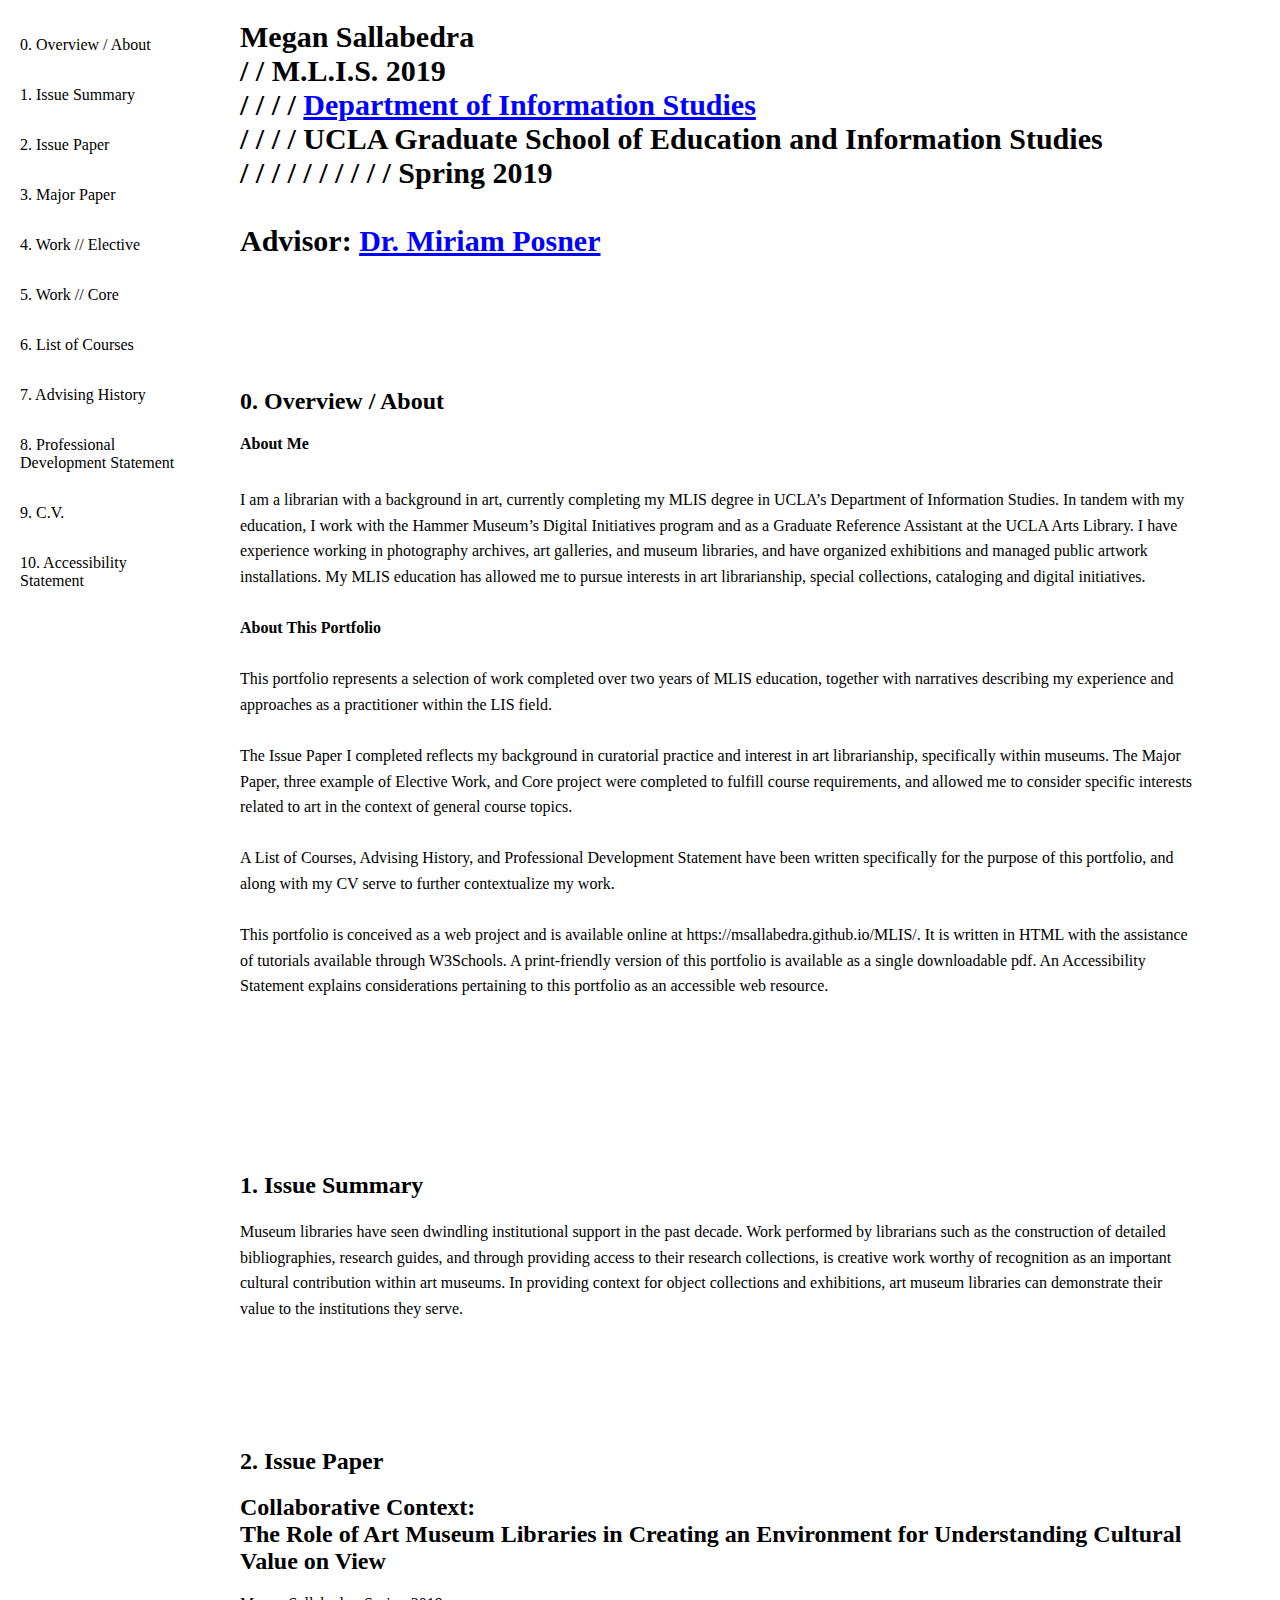
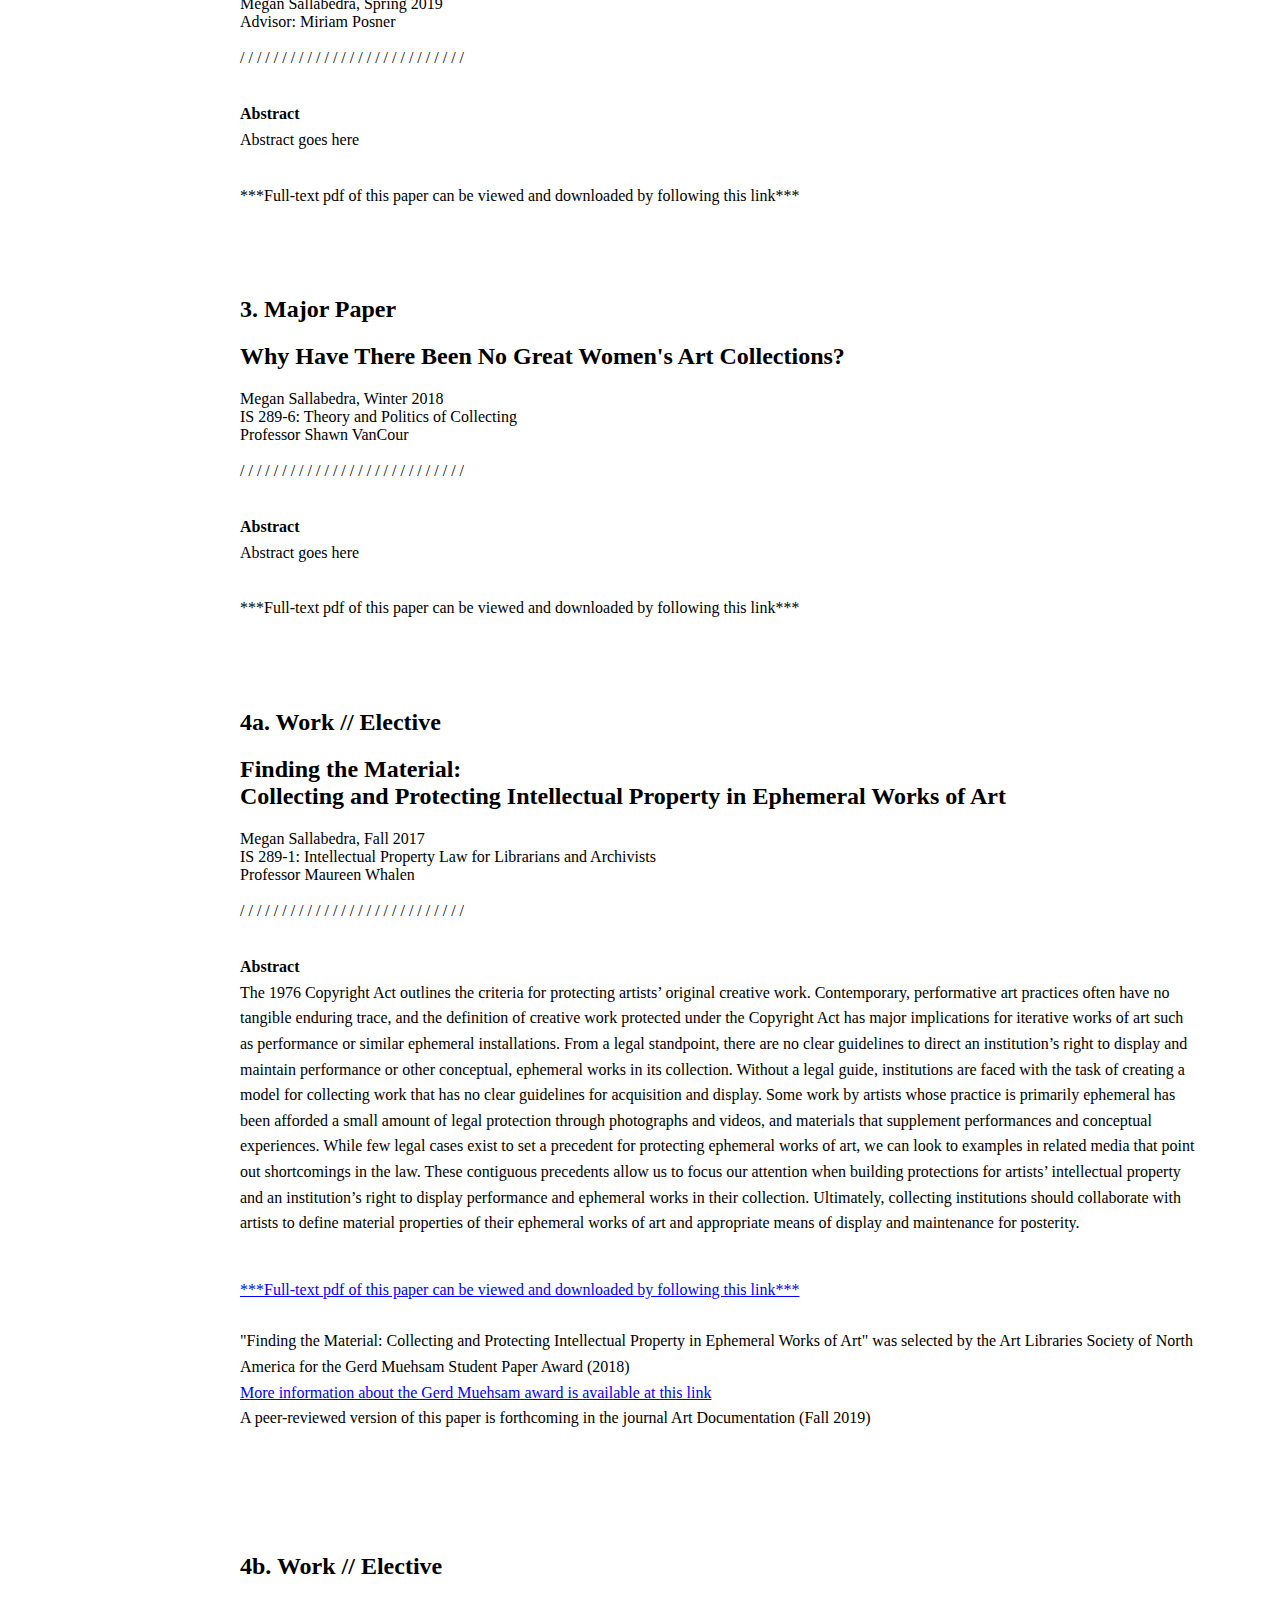
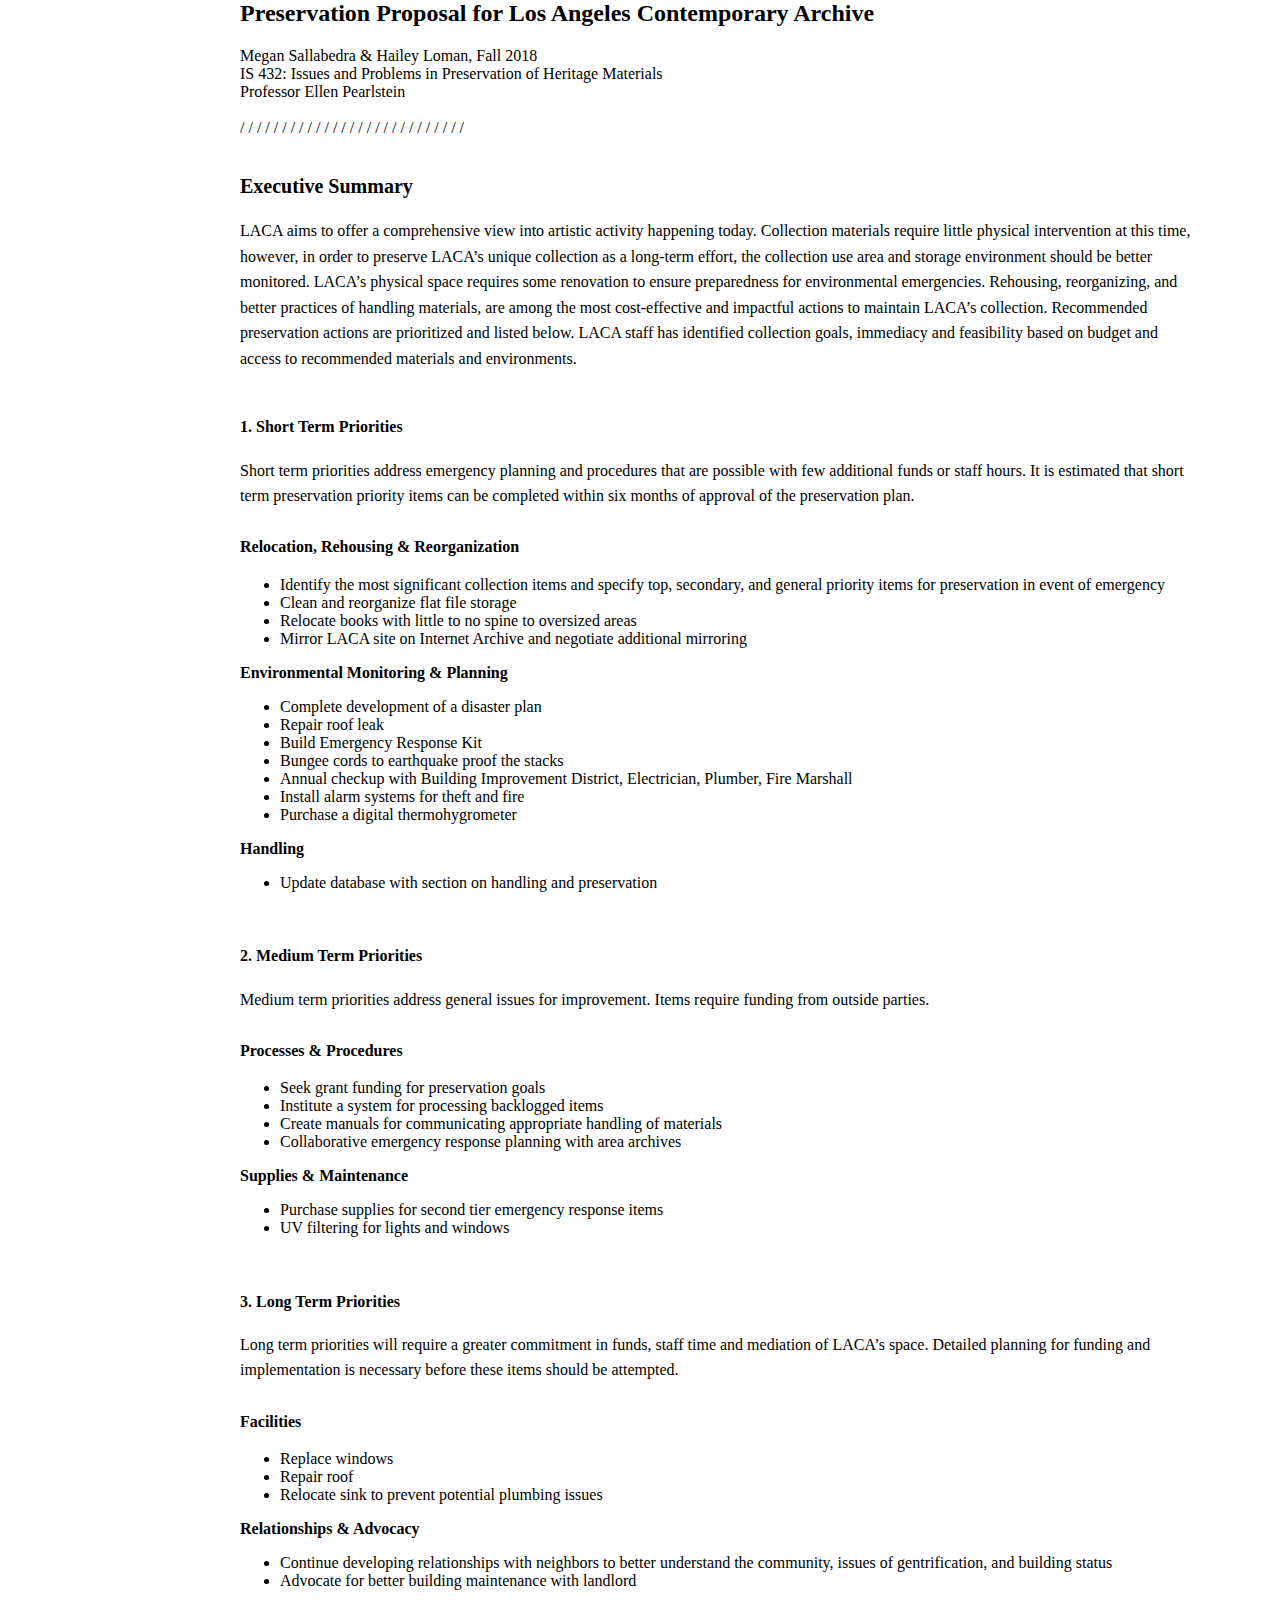
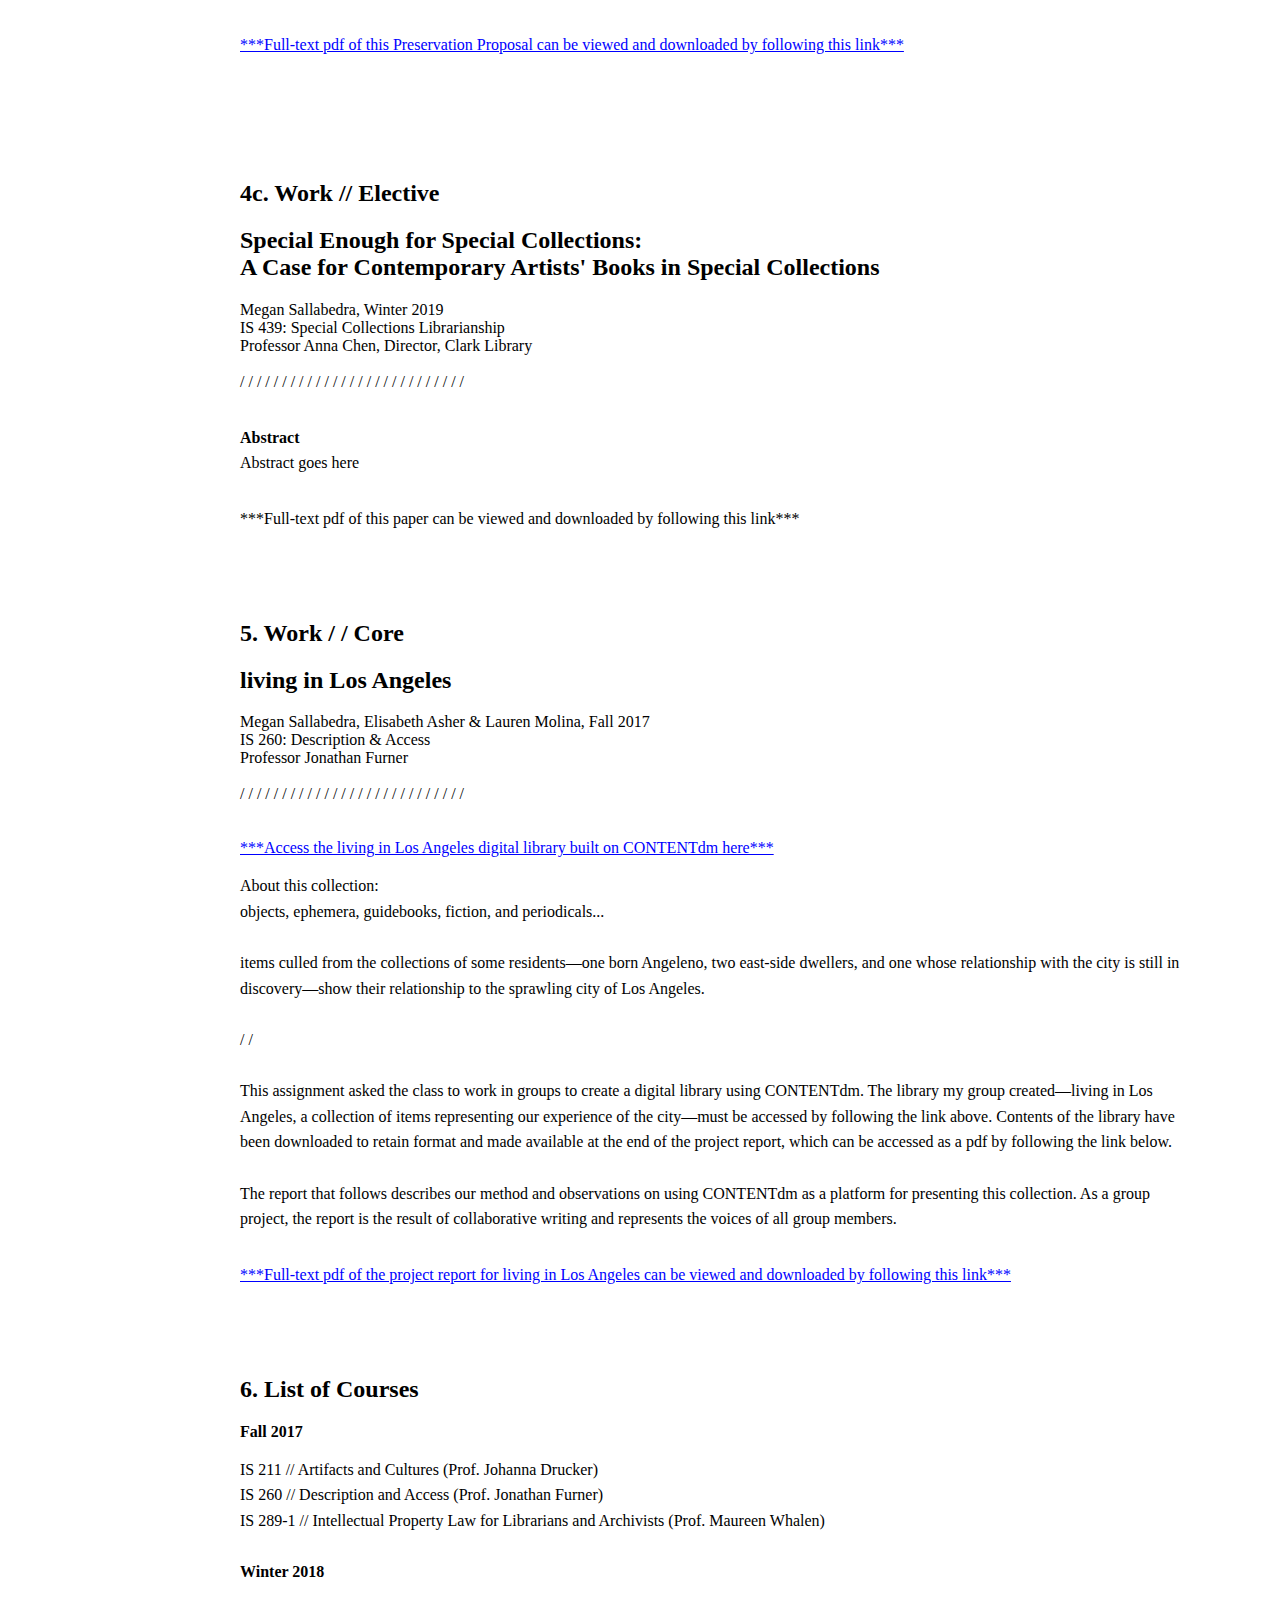
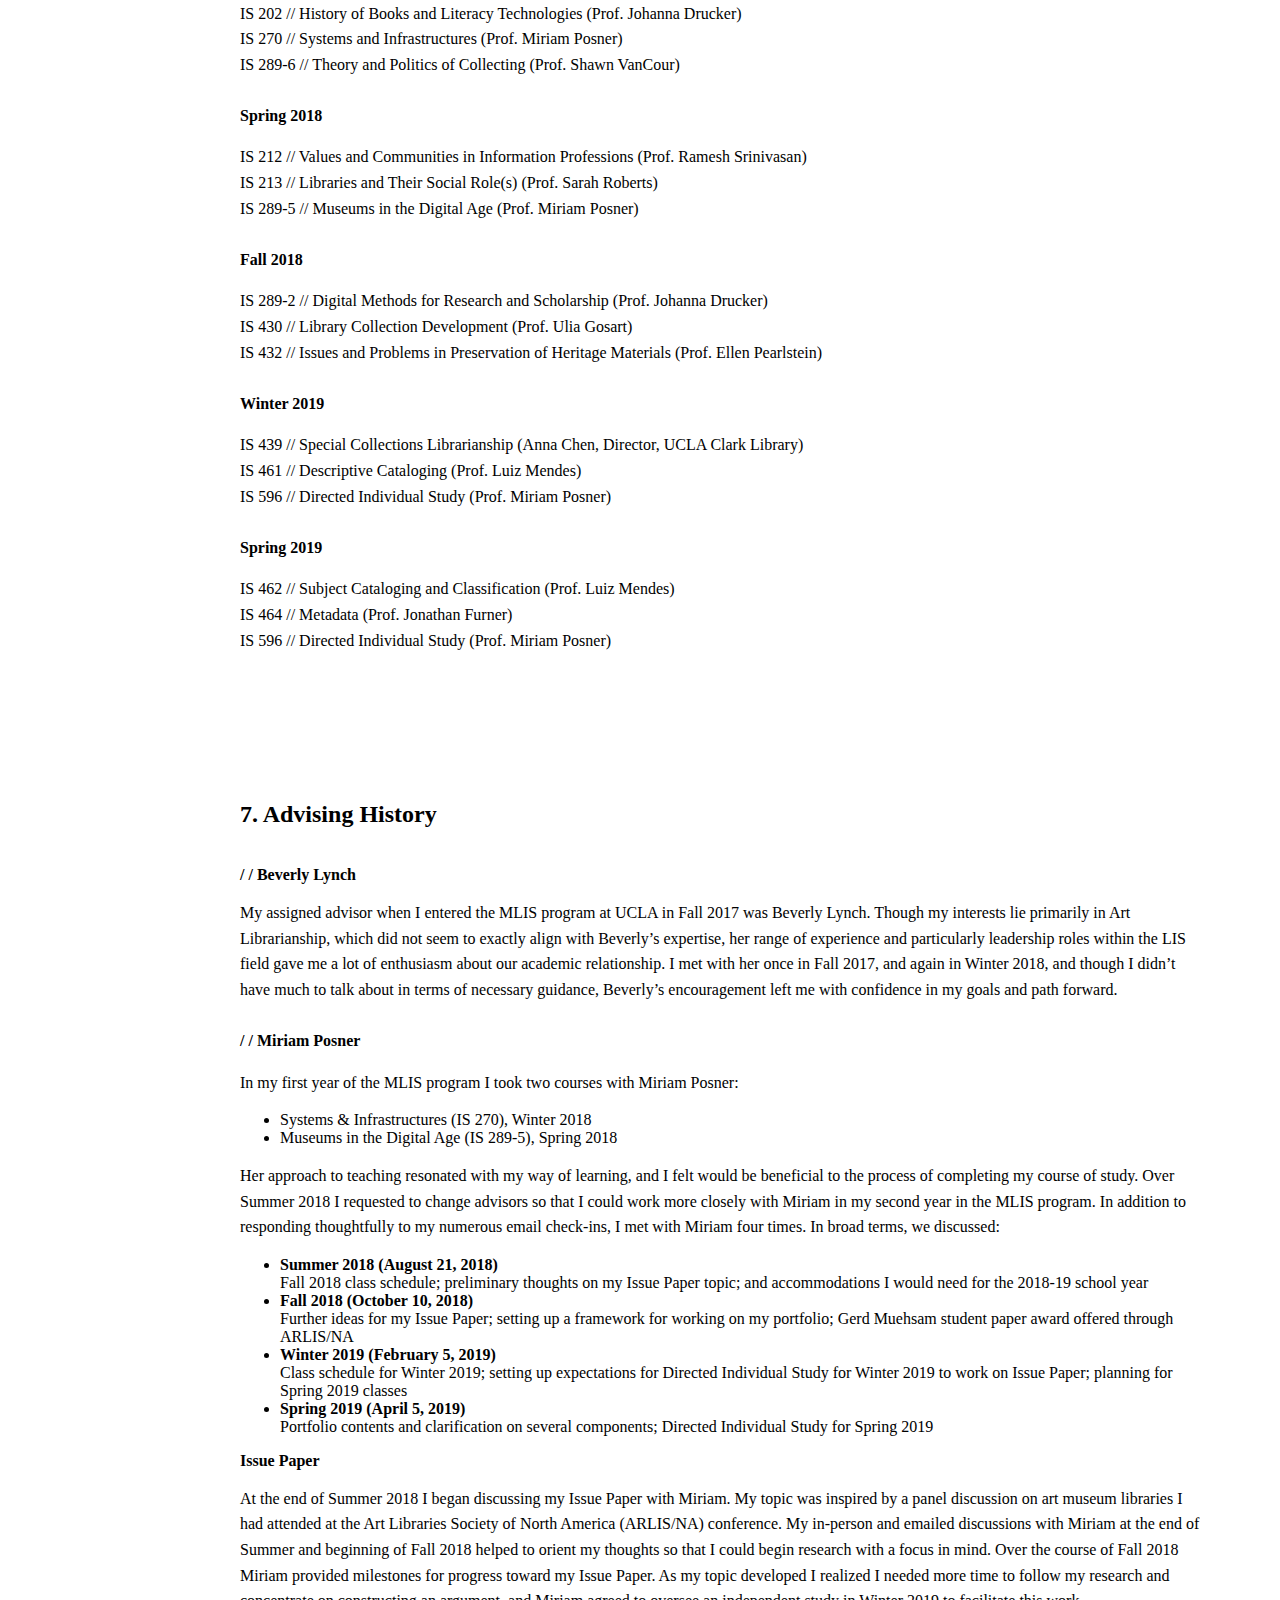
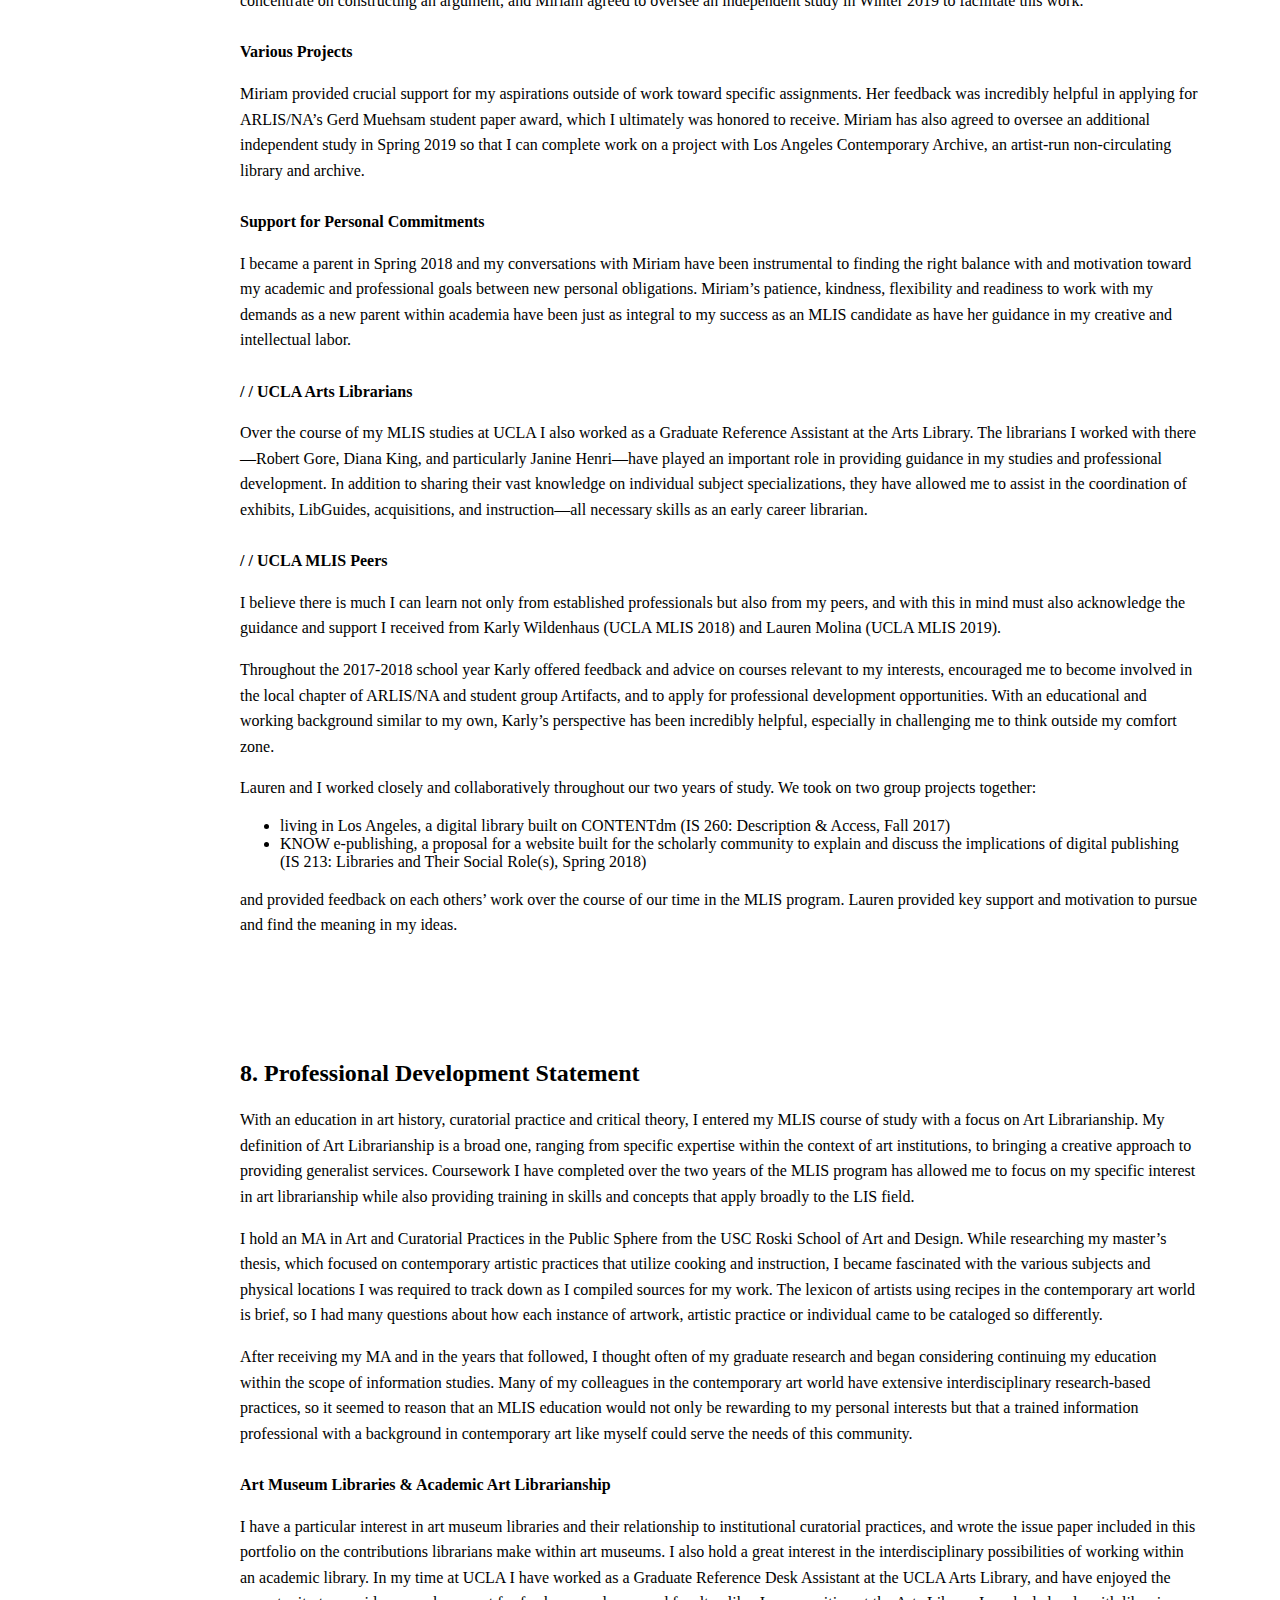
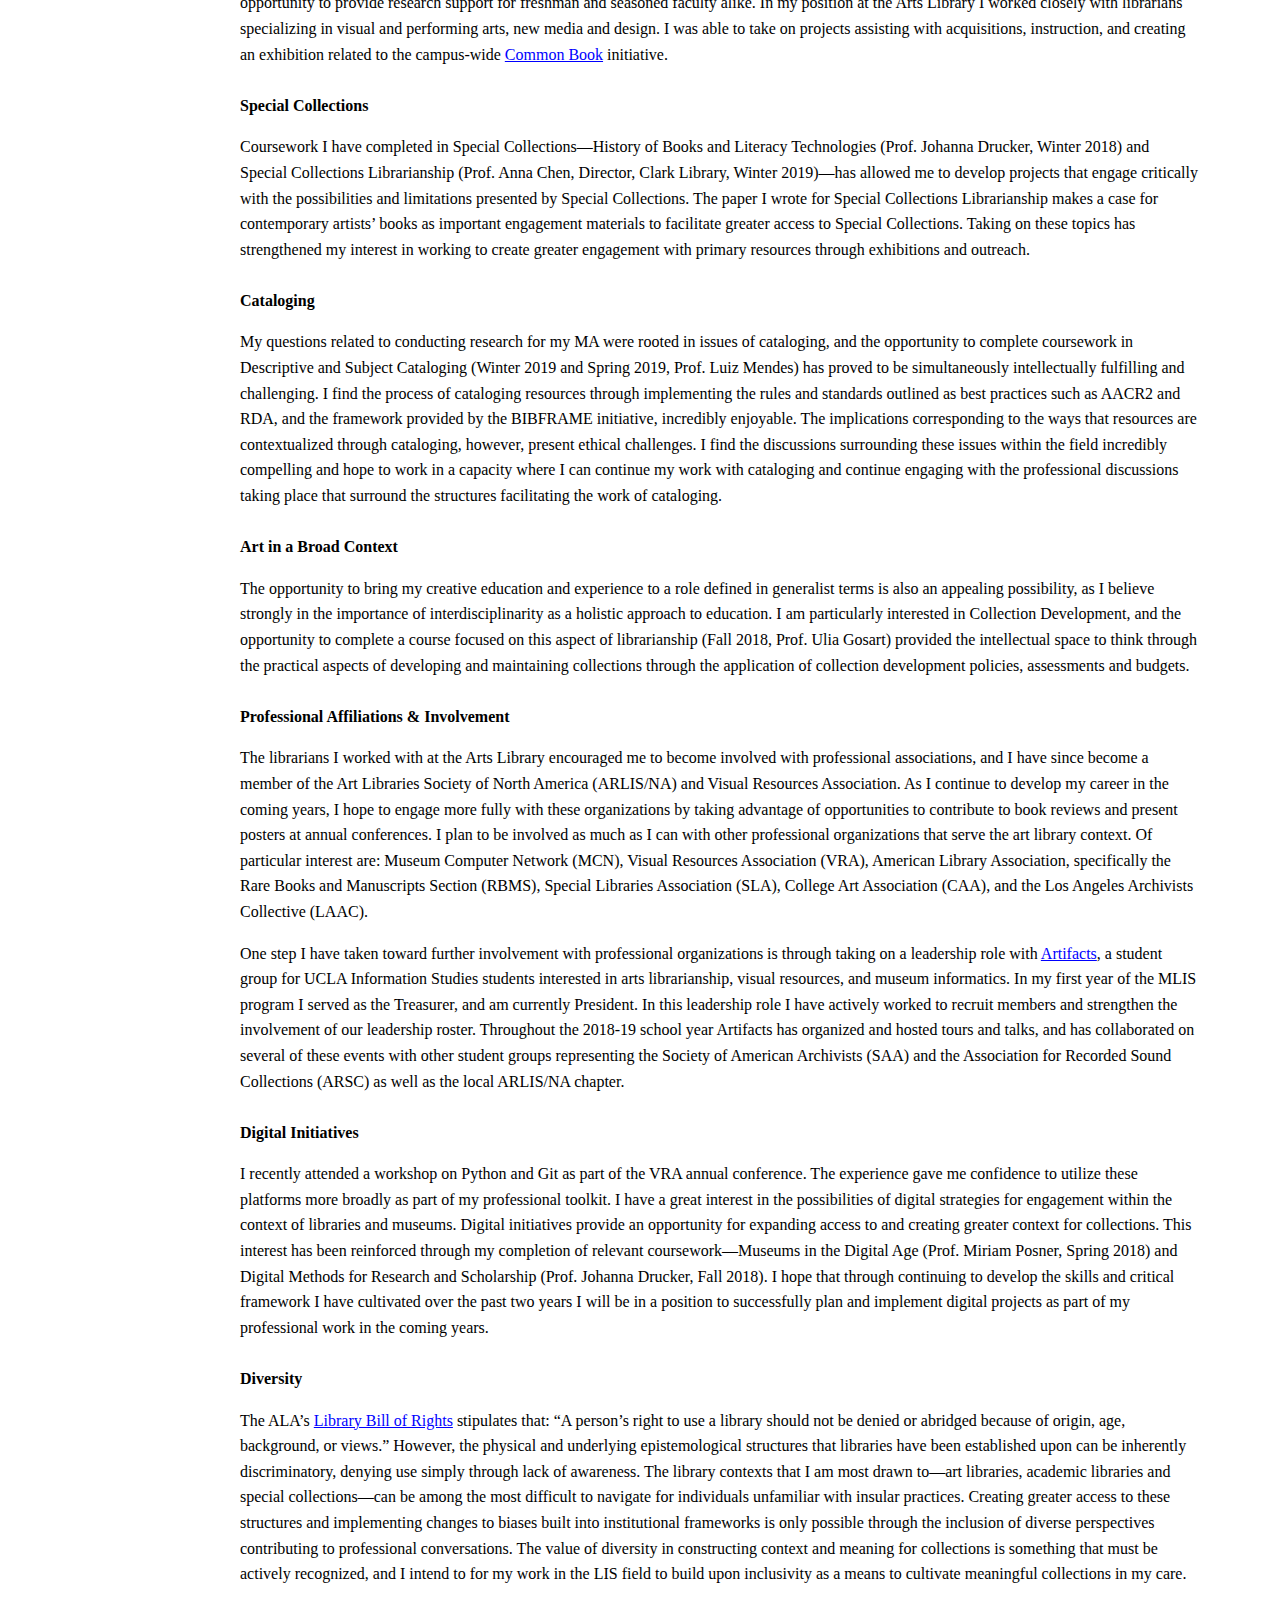
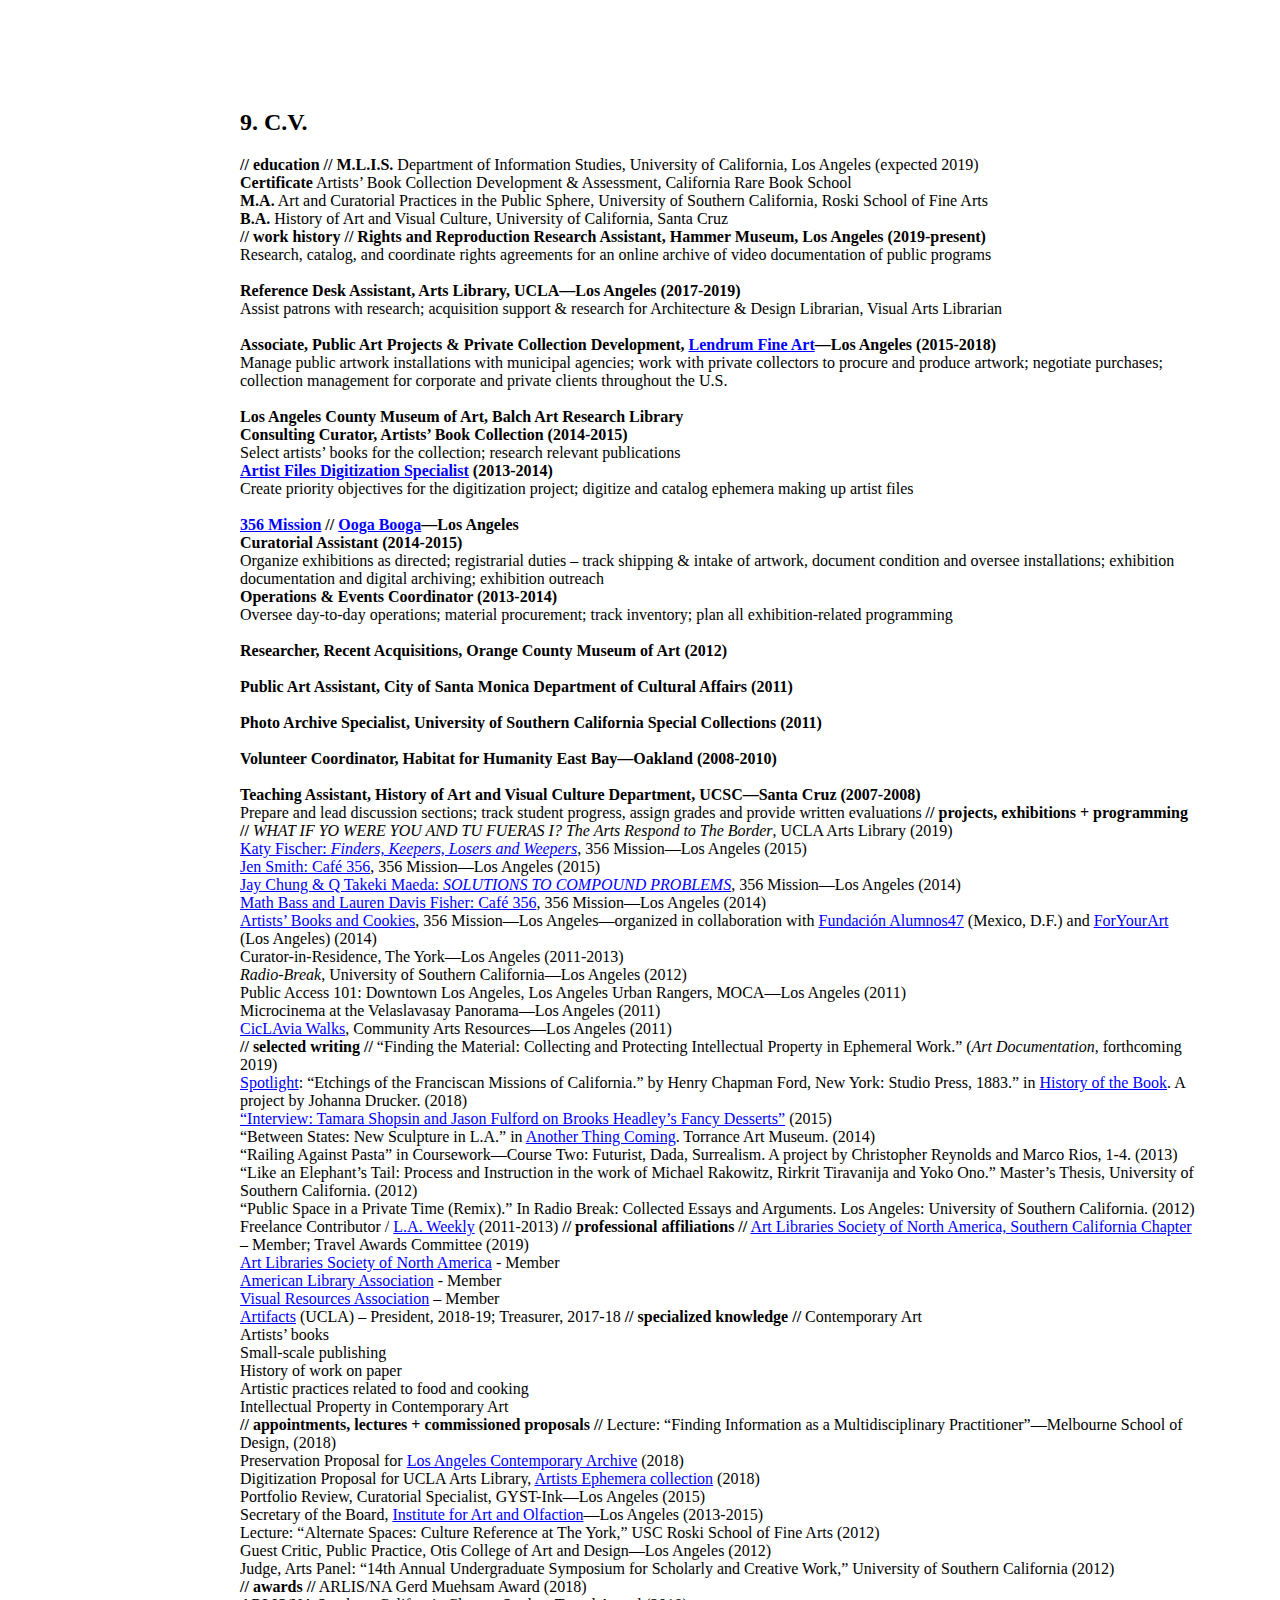
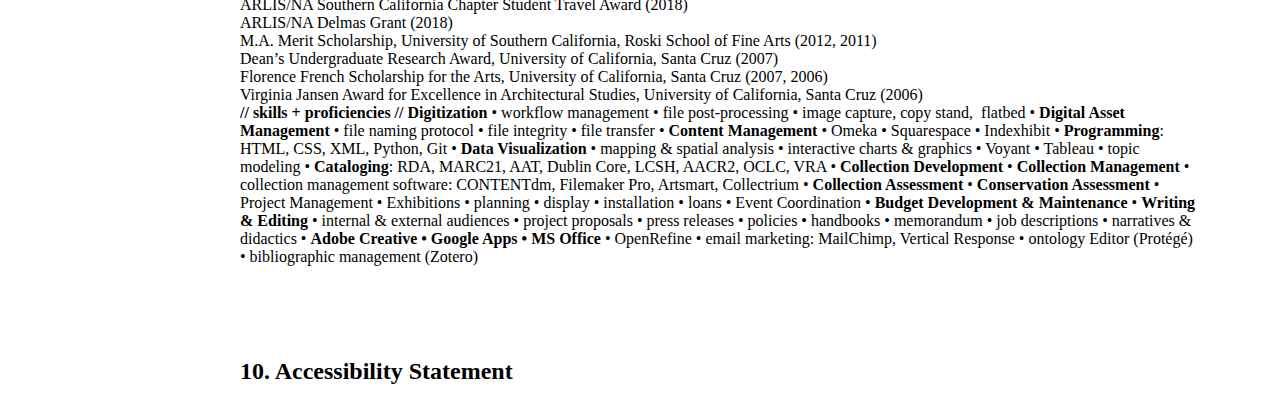
==== commit 344f84ed: "updated formatting and added content" ====
--- a/index.html
+++ b/index.html
@@ -4,6 +4,7 @@
     <meta charset="utf-8">
     <meta name="viewport" content="width=device-width, initial-scale=1.0">   
     <link rel="stylesheet" type="text/css" href="style-1.css">
+    <html lang="en">
     <title>Megan Sallabedra M.L.I.S. Portfolio</title>
   </head>
 
@@ -12,16 +13,17 @@
 <body>
 
 <div class="sidenav">
+  <a href="#top">0. Overview / About</a>
   <a href="#issuesummary">1. Issue Summary</a>
   <a href="#issuepaper">2. Issue Paper</a>
   <a href="#major">3. Major Paper</a>
-  <a href="#elective">4. Elective Paper</a>
-  <a href="#core">5. Core Project</a>
+  <a href="#elective">4. Work // Elective</a>
+  <a href="#core">5. Work // Core</a>
   <a href="#courselist">6. List of Courses</a>
   <a href="#advising">7. Advising History</a>
   <a href="#profdev">8. Professional Development Statement</a>
   <a href="#cv">9. C.V.</a>
-  <a href="#accessibility">10. Statement on Accessibility</a>
+  <a href="#accessibility">10. Accessibility Statement</a>
 
 
 </div>
@@ -39,8 +41,31 @@
 <br>
 <br>
 
+<div id="top"></div>
+<h2>0. Overview / About</h2>
+
+<b>About Me</b><br><br>
+ 
+<p>I am a librarian with a background in art, currently completing my MLIS degree in UCLA’s Department of Information Studies. In tandem with my education, I work with the Hammer Museum’s Digital Initiatives program and as a Graduate Reference Assistant at the UCLA Arts Library. I have experience working in photography archives, art galleries, and museum libraries, and have organized exhibitions and managed public artwork installations. My MLIS education has allowed me to pursue interests in art librarianship, special collections, cataloging and digital initiatives.<br><br>
+
+<b>About This Portfolio</b><br><br>
+
+This portfolio represents a selection of work completed over two years of MLIS education, together with narratives describing my experience and approaches as a practitioner within the LIS field.<br><br>
+
+The Issue Paper I completed reflects my background in curatorial practice and interest in art librarianship, specifically within museums. The Major Paper, three example of Elective Work, and Core project were completed to fulfill course requirements, and allowed me to consider specific interests related to art in the context of general course topics.<br><br>
+
+A List of Courses, Advising History, and Professional Development Statement have been written specifically for the purpose of this portfolio, and along with my CV serve to further contextualize my work.<br><br>
+
+This portfolio is conceived as a web project and is available online at https://msallabedra.github.io/MLIS/. It is written in HTML with the assistance of tutorials available through W3Schools. A print-friendly version of this portfolio is available as a single downloadable pdf. An Accessibility Statement explains considerations pertaining to this portfolio as an accessible web resource.<br><br>
+
+<br>
+<br>
+<br>
+<br>
+<br>
+
 <div id="issuesummary"></div>
-<h1>1. Issue Summary</h1>
+<h2>1. Issue Summary</h2>
 <p>Museum libraries have seen dwindling institutional support in the past decade. Work performed by librarians such as the construction of detailed bibliographies, research guides, and through providing access to their research collections, is creative work worthy of recognition as an important cultural contribution within art museums. In providing context for object collections and exhibitions, art museum libraries can demonstrate their value to the institutions they serve.</p> 
 <br>
 <br>
@@ -49,7 +74,7 @@
 <br>
 
 <div id="issuepaper"></div>
-<h1>2. Issue Paper</h1>
+<h2>2. Issue Paper</h2>
 <h2>Collaborative Context:<br>
 The Role of Art Museum Libraries in Creating an Environment for
 Understanding Cultural Value on View</h2>
@@ -74,7 +99,7 @@
 <br>
 
 <div id="major"></div>
-<h1>3. Major Paper</h1>
+<h2>3. Major Paper</h2>
 <h2>Why Have There Been No Great Women's Art Collections?</h2>
 Megan Sallabedra, Winter 2018<br>
 IS 289-6: Theory and Politics of Collecting<br>
@@ -97,7 +122,7 @@
 <br>
 
 <div id="elective"></div>
-<h1>4. Elective Paper</h1>
+<h2>4a. Work // Elective</h2>
 <h2>Finding the Material:<br>
 Collecting and Protecting Intellectual Property in Ephemeral Works of Art</h2>
 
@@ -106,7 +131,7 @@
 Professor Maureen Whalen<br><br>
 / / / / / / / / / / / / / / / / / / / / / / / / / / /<br><br>
 
-<P>
+<p>
 <b>Abstract</b><br>
 The 1976 Copyright Act outlines the criteria for protecting artists’ original creative work.
 Contemporary, performative art practices often have no tangible enduring trace, and the
@@ -119,7 +144,111 @@
 <a href="https://www.arlisna.org/about/awards-honors/awards-history/442-gerd-muehsam-award-past-recipients" target="_blank">More information about the Gerd Muehsam award is available at this link</a><br>
 A peer-reviewed version of this paper is forthcoming in the journal Art Documentation (Fall 2019)
 
-
+<br>
+<br>
+<br>
+<br>
+<br>
+
+<h2>4b. Work // Elective </h2>
+<h2>Preservation Proposal for Los Angeles Contemporary Archive</h2>
+
+Megan Sallabedra & Hailey Loman, Fall 2018<br>
+IS 432: Issues and Problems in Preservation of Heritage Materials<br>
+Professor Ellen Pearlstein<br><br>
+/ / / / / / / / / / / / / / / / / / / / / / / / / / /<br><br>
+
+<p>
+<h3>Executive Summary</h3>
+<p>LACA aims to offer a comprehensive view into artistic activity happening today. Collection materials require little physical intervention at this time, however, in order to preserve LACA’s unique collection as a long-term effort, the collection use area and storage environment should be better monitored. LACA’s physical space requires some renovation to ensure preparedness for environmental emergencies. Rehousing, reorganizing, and better practices of handling materials, are among the most cost-effective and impactful actions to maintain LACA’s collection. Recommended preservation actions are prioritized and listed below. LACA staff has identified collection goals, immediacy and feasibility based on budget and access to recommended materials and environments.<br><br>
+ 
+<h4>1. Short Term Priorities</h4>
+<p>Short term priorities address emergency planning and procedures that are possible with few additional funds or staff hours. It is estimated that short term preservation priority items can be completed within six months of approval of the preservation plan.<br><br>
+ 
+<b>Relocation, Rehousing & Reorganization</b>
+<ul>
+  <li>Identify the most significant collection items and specify top, secondary, and general priority items for preservation in event of emergency</li>
+  <li>Clean and reorganize flat file storage</li>
+  <li>Relocate books with little to no spine to oversized areas</li>
+  <li>Mirror LACA site on Internet Archive and negotiate additional mirroring</li>
+</ul>
+
+<b>Environmental Monitoring & Planning</b>
+<ul>
+  <li>Complete development of a disaster plan</li>
+  <li>Repair roof leak</li>
+  <li>Build Emergency Response Kit</li>
+  <li>Bungee cords to earthquake proof the stacks</li> 
+  <li>Annual checkup with Building Improvement District, Electrician, Plumber, Fire Marshall</li>
+  <li>Install alarm systems for theft and fire</li>
+  <li>Purchase a digital thermohygrometer</li>
+</ul>
+
+<b>Handling</b>
+<ul>
+  <li>Update database with section on handling and preservation</li>
+</ul>
+<br>
+
+<h4>2. Medium Term Priorities</h4>
+<p>Medium term priorities address general issues for improvement. Items require funding from outside parties.<br><br>
+ 
+<b>Processes & Procedures</b>
+<ul>
+  <li>Seek grant funding for preservation goals</li>
+  <li>Institute a system for processing backlogged items</li>
+  <li>Create manuals for communicating appropriate handling of materials</li>
+  <li>Collaborative emergency response planning with area archives</li>
+</ul>
+
+<b>Supplies & Maintenance</b>
+<ul>
+  <li>Purchase supplies for second tier emergency response items</li>
+  <li>UV filtering for lights and windows</li>
+</ul>
+ <br>
+
+<h4>3. Long Term Priorities</h4>
+<p>Long term priorities will require a greater commitment in funds, staff time and mediation of LACA’s space. Detailed planning for funding and implementation is necessary before these items should be attempted.
+<br><br>
+
+<b>Facilities</b>
+<ul>
+  <li>Replace windows</li>
+  <li>Repair roof</li>
+  <li>Relocate sink to prevent potential plumbing issues</li>
+</ul>
+
+<b>Relationships & Advocacy</b>
+<ul>
+  <li>Continue developing relationships with neighbors to better understand the community, issues of gentrification, and building status</li>
+  <li>Advocate for better building maintenance with landlord</li>
+</ul>
+<p>
+<br>
+<a href=" " target="_blank">***Full-text pdf of this Preservation Proposal can be viewed and downloaded by following this link***</a>
+
+<br>
+<br>
+<br>
+<br>
+<br>
+
+<h2>4c. Work // Elective </h2>
+<h2>Special Enough for Special Collections:<br>
+A Case for Contemporary Artists' Books in Special Collections</h2>
+
+Megan Sallabedra, Winter 2019<br>
+IS 439: Special Collections Librarianship<br>
+Professor Anna Chen, Director, Clark Library<br><br>
+/ / / / / / / / / / / / / / / / / / / / / / / / / / /<br><br>
+
+<p>
+<b>Abstract</b><br>
+Abstract goes here
+</p>
+<br>
+***Full-text pdf of this paper can be viewed and downloaded by following this link***
 
 <br>
 <br>
@@ -128,7 +257,7 @@
 <br>
 
 <div id="core"></div>
-<h1>5. Core Project</h1>
+<h2>5. Work / / Core</h2>
 <h2>living in Los Angeles</h2>
 
 Megan Sallabedra, Elisabeth Asher & Lauren Molina, Fall 2017<br>
@@ -161,28 +290,28 @@
 
 
 <div id="courselist"></div>
-<h1>6. List of Courses</h1>
-<h4>Fall 2017</h4>
+<h2>6. List of Courses</h2>
+<b>Fall 2017</b>
 <p>IS 211 // Artifacts and Cultures (Prof. Johanna Drucker)<br>
 IS 260 // Description and Access (Prof. Jonathan Furner)<br>
-IS 289-1 // Intellectual Property Law for Librarians and Archivists (Prof. Maureen Whalen)
-<h4>Winter 2018</h4>
+IS 289-1 // Intellectual Property Law for Librarians and Archivists (Prof. Maureen Whalen)<br><br>
+<b>Winter 2018</b>
 <p>IS 202 // History of Books and Literacy Technologies (Prof. Johanna Drucker)<br>
 IS 270 // Systems and Infrastructures (Prof. Miriam Posner)<br>
-IS 289-6 // Theory and Politics of Collecting (Prof. Shawn VanCour)
-<h4>Spring 2018</h4>
+IS 289-6 // Theory and Politics of Collecting (Prof. Shawn VanCour)<br><br>
+<b>Spring 2018</b>
 <p>IS 212 // Values and Communities in Information Professions (Prof. Ramesh Srinivasan)<br>
 IS 213 // Libraries and Their Social Role(s) (Prof. Sarah Roberts)<br>
-IS 289-5 // Museums in the Digital Age (Prof. Miriam Posner)
-<h4>Fall 2018</h4>
+IS 289-5 // Museums in the Digital Age (Prof. Miriam Posner)<br><br>
+<b>Fall 2018</b>
 <p>IS 289-2 // Digital Methods for Research and Scholarship (Prof. Johanna Drucker)<br>
 IS 430 // Library Collection Development (Prof. Ulia Gosart)<br>
-IS 432 // Issues and Problems in Preservation of Heritage Materials (Prof. Ellen Pearlstein)
-<h4>Winter 2019</h4>
+IS 432 // Issues and Problems in Preservation of Heritage Materials (Prof. Ellen Pearlstein)<br><br>
+<b>Winter 2019</b>
 <p>IS 439 // Special Collections Librarianship (Anna Chen, Director, UCLA Clark Library)<br>
 IS 461 // Descriptive Cataloging (Prof. Luiz Mendes)<br>
-IS 596 // Directed Individual Study (Prof. Miriam Posner)
-<h4>Spring 2019</h4>
+IS 596 // Directed Individual Study (Prof. Miriam Posner)<br><br>
+<b>Spring 2019</b>
 <p>IS 462 // Subject Cataloging and Classification (Prof. Luiz Mendes)<br>
 IS 464 // Metadata (Prof. Jonathan Furner)<br>
 IS 596 // Directed Individual Study (Prof. Miriam Posner)
@@ -195,13 +324,13 @@
 
 
 <div id="advising"></div>
-<h1>7. Advising History</h1>
-<br>
-<h4>/ / Beverly Lynch</h4>
+<h2>7. Advising History</h2>
+<br>
+<b>/ / Beverly Lynch</b>
 <p>My assigned advisor when I entered the MLIS program at UCLA in Fall 2017 was Beverly Lynch. Though my interests lie primarily in Art Librarianship, which did not seem to exactly align with Beverly’s expertise, her range of experience and particularly leadership roles within the LIS field gave me a lot of enthusiasm about our academic relationship. I met with her once in Fall 2017, and again in Winter 2018, and though I didn’t have much to talk about in terms of necessary guidance, Beverly’s encouragement left me with confidence in my goals and path forward. 
 <br><br>
 
-<h4>/ / Miriam Posner</h4>
+<b>/ / Miriam Posner</b>
 
 <p>In my first year of the MLIS program I took two courses with Miriam Posner:
 <ul>
@@ -220,24 +349,24 @@
   Portfolio contents and clarification on several components; Directed Individual Study for Spring 2019</li>
 </ul>
 
-<h4>Issue Paper</h4>
-<p>At the end of Summer 2018 I began discussing my Issue Paper with Miriam. My topic was inspired by a panel discussion on art museum libraries I had attended at the Art Libraries Society of North America (ARLIS/NA) conference. My in-person and emailed discussions with Miriam at the end of Summer and beginning of Fall 2018 helped to orient my thoughts so that I could begin research with a focus in mind. Over the course of Fall 2018 Miriam provided milestones for progress toward my Issue Paper. As my topic developed I realized I needed more time to follow my research and concentrate on constructing an argument, and Miriam agreed to oversee an independent study in Winter 2019 to facilitate this work. 
-
-<h4>Various Projects</h4>
-<p>Miriam provided crucial support for my aspirations outside of work toward specific assignments. Her feedback was incredibly helpful in applying for ARLIS/NA’s Gerd Muehsam student paper award, which I ultimately was honored to receive. Miriam has also agreed to oversee an additional independent study in Spring 2019 so that I can complete work on a project with Los Angeles Contemporary Archive, an artist-run non-circulating library and archive. 
-
-<h4>Support for Personal Commitments</h4>
+<b>Issue Paper</b>
+<p>At the end of Summer 2018 I began discussing my Issue Paper with Miriam. My topic was inspired by a panel discussion on art museum libraries I had attended at the Art Libraries Society of North America (ARLIS/NA) conference. My in-person and emailed discussions with Miriam at the end of Summer and beginning of Fall 2018 helped to orient my thoughts so that I could begin research with a focus in mind. Over the course of Fall 2018 Miriam provided milestones for progress toward my Issue Paper. As my topic developed I realized I needed more time to follow my research and concentrate on constructing an argument, and Miriam agreed to oversee an independent study in Winter 2019 to facilitate this work.<br><br>
+
+<b>Various Projects</b>
+<p>Miriam provided crucial support for my aspirations outside of work toward specific assignments. Her feedback was incredibly helpful in applying for ARLIS/NA’s Gerd Muehsam student paper award, which I ultimately was honored to receive. Miriam has also agreed to oversee an additional independent study in Spring 2019 so that I can complete work on a project with Los Angeles Contemporary Archive, an artist-run non-circulating library and archive.<br><br>
+
+<b>Support for Personal Commitments</b>
 <p>I became a parent in Spring 2018 and my conversations with Miriam have been instrumental to finding the right balance with and motivation toward my academic and professional goals between new personal obligations. Miriam’s patience, kindness, flexibility and readiness to work with my demands as a new parent within academia have been just as integral to my success as an MLIS candidate as have her guidance in my creative and intellectual labor. 
 <br><br>
 
-<h4>/ / UCLA Arts Librarians</h4>
+<b>/ / UCLA Arts Librarians</b>
 
 <p>Over the course of my MLIS studies at UCLA I also worked as a Graduate Reference Assistant at the Arts Library. The librarians I worked with there—Robert Gore, Diana King, and particularly Janine Henri—have played an important role in providing guidance in my studies and professional development. In addition to sharing their vast knowledge on individual subject specializations, they have allowed me to assist in the coordination of exhibits, LibGuides, acquisitions, and instruction—all necessary skills as an early career librarian. 
 <br><br>
 
-<h4>/ / UCLA MLIS Peers</h4>
-
-<p>I believe there is much I can learn not only from established professionals but also from my peers, and with this in mind must also acknowledge the guidance and support I received from Karly Wildenhaus (UCLA MLIS 2018) and Lauren Molina (UCLA MLIS 2019). 
+<b>/ / UCLA MLIS Peers</b>
+
+<p>I believe there is much I can learn not only from established professionals but also from my peers, and with this in mind must also acknowledge the guidance and support I received from Karly Wildenhaus (UCLA MLIS 2018) and Lauren Molina (UCLA MLIS 2019).
 
 <p>Throughout the 2017-2018 school year Karly offered feedback and advice on courses relevant to my interests, encouraged me to become involved in the local chapter of ARLIS/NA and student group Artifacts, and to apply for professional development opportunities. With an educational and working background similar to my own, Karly’s perspective has been incredibly helpful, especially in challenging me to think outside my comfort zone. 
 
@@ -255,38 +384,36 @@
 
 
 <div id="profdev"></div>
-<h1>8. Professional Development Statement</h1>
-<p>With an education in art history, curatorial practice and critical theory, I entered my MLIS course of study with a focus on Art Librarianship. My definition of Art Librarianship is a broad one, ranging from specific expertise within the context of art institutions, to bringing a creative approach to providing generalist services. I have an interest in working in a variety of contexts that reflect the broad approach to education I have engaged throughout the course of my MLIS training at UCLA. Coursework I have completed over the two years of the MLIS program has allowed me to focus on my specific interest in art librarianship while also providing training in skills and concepts that apply broadly to the LIS field. 
-
-<p>After receiving an MA in Curatorial Practices in the Public Sphere from the USC Roski School of Fine Art in 2012, I worked professionally in many capacities related to organizing exhibitions and collections. I worked closely with artists to commission new work, and with municipalities to plan public art projects, organized installations and managed collections, and planned engagement events such as artist talks, concerts, and workshops. Through all of this, I often found myself asking questions about how work was conceptually framed—not only the reasons why, but also about the practical effects of framing practices within esoteric structures. 
-
-<p>This line of inquiry began while pursuing my MA. While researching my master’s thesis, which focused on contemporary artistic practices that utilize cooking and instruction, I became fascinated with the various subjects and physical locations I was required to track down while compiling sources for my work. The practices I was writing about dealt with similar topics and approaches. Yet, the similarities among the artists whose practices I was researching had to be culled from various libraries on and off the USC campus, and disparate call numbers within each library. The lexicon of artists using recipes in the contemporary art world is brief, so I had many questions about how each instance of artwork, artistic practice or individual came to be cataloged so differently from each other.  
-
-<p>As I became more critically engaged with the conceptual framework of the art my professional practice worked to present, I thought often of my graduate research and began considering continuing my education within the scope of information studies. Many of my colleagues in the contemporary art world have extensive interdisciplinary research-based practices, so it seemed to reason that an MLIS education would not only be rewarding to my personal interests but that a trained information professional with a background in contemporary art like myself could serve the needs of this community. 
-
-<h4>Art Museum Libraries & Academic Art Librarianship</h4>
-<p>When I entered the MLIS program at UCLA, I did so with the intended goal of working as a librarian within an art context. I have a particular interest in art museum libraries and their relationship to institutional curatorial practices, and wrote the issue paper included in this portfolio on the contributions librarians make within art museums. I also hold a great interest in the interdisciplinary possibilities of working within an academic library. In my time at UCLA I have worked as a Graduate Reference Desk Assistant at the UCLA Arts Library, and have enjoyed the opportunity to provide support for research questions from all levels of university researchers, from freshman to seasoned faculty. As part of my work at the Arts Library I worked closely with librarians specializing in visual and performing arts, new media and design. I was able to take on projects assisting with acquisitions, instruction, and creating an exhibition related to the campus-wide Common Book initiative. 
-
-<h4>Special Collections</h4>
-<p>I see many parallels between my professional work in the art world and the development and stewardship of Special Collections. Coursework I have completed in this specialty—History of Books and Literacy Technologies (Prof. Johanna Drucker, Winter 2018) and Special Collections Librarianship (Prof. Anna Chen, Director, Clark Library, Winter 2019)—has allowed me to develop projects that engage critically with the possibilities and limitations presented by Special Collections. The paper I wrote for Special Collections Librarianship makes a case for contemporary artists’ books as important engagement materials to facilitate greater access to Special Collections. Taking on these topics has strengthened my interest in working in this capacity, in particular working to create greater engagement with primary resources through exhibitions and outreach. 
-
-<h4>Cataloging</h4>
-<p>My questions related to conducting research for my MA were rooted in issues of cataloging, and the opportunity to complete coursework in Descriptive and Subject Cataloging (Winter 2019 and Spring 2019, Prof. Luiz Mendes) has proved to be simultaneously intellectually fulfilling and challenging. I find the process of cataloging resources through implementing the rules and standards outlined as best practices such as AACR2 and RDA, and the framework provided by the BIBFRAME initiative, incredibly enjoyable. The ethical implications corresponding to the ways that resources are contextualized through cataloging, however, present challenges not only to my expertise within the art world, but also to my moral compass as it is seeks to challenge erstwhile Western, hetero- masculine normative structures. I find the discussions surrounding these issues within the field incredibly compelling and hope to work in a capacity where I can continue my work with cataloging and continue engaging with the professional discussions taking place that surround the structures facilitating the work of cataloging. 
-
-<h4>Art in a Broad Context</h4>
-<p>The opportunity to bring my creative education and experience to a role defined in generalist terms is also an appealing possibility, as I believe strongly in the importance of interdisciplinarity as a holistic approach to education. I am particularly interested in Collection Development, and the opportunity to complete a course focused on this aspect of librarianship (Fall 2019, Prof. Ulia Gosart) provided the intellectual space to think through the practical aspects of developing and maintaining collections through the application of collection development policies, assessments and budgets. 
-
-<h4>Professional Affiliations & Involvement</h4>
-<p>The librarians I worked with at the Arts Library encouraged me to become involved with professional associations, and I have since become a member of the Art Libraries Society of North America (ARLIS/NA) and Visual Resources Association. As I continue to develop my career in the coming years, I hope to engage more fully with these organizations by taking advantage of opportunities to contribute to book reviews and present posters at annual conferences. I would like to become as involved as I can with larger professional spheres and plan to be involved as much as I can with other professional organizations that serve the art library context. Of particular interest are: Museum Computer Network (MCN), Visual Resources Association (VRA), American Library Association, specifically the Rare Books and Manuscripts Section (RBMS), Special Libraries Association (SLA), College Art Association (CAA), and the Los Angeles Archivists Collective (LAAC).
+<h2>8. Professional Development Statement</h2>
+<p>With an education in art history, curatorial practice and critical theory, I entered my MLIS course of study with a focus on Art Librarianship. My definition of Art Librarianship is a broad one, ranging from specific expertise within the context of art institutions, to bringing a creative approach to providing generalist services. Coursework I have completed over the two years of the MLIS program has allowed me to focus on my specific interest in art librarianship while also providing training in skills and concepts that apply broadly to the LIS field. 
+
+<p>I hold an MA in Art and Curatorial Practices in the Public Sphere from the USC Roski School of Art and Design. While researching my master’s thesis, which focused on contemporary artistic practices that utilize cooking and instruction, I became fascinated with the various subjects and physical locations I was required to track down as I compiled sources for my work. The lexicon of artists using recipes in the contemporary art world is brief, so I had many questions about how each instance of artwork, artistic practice or individual came to be cataloged so differently.
+
+<p>After receiving my MA and in the years that followed, I thought often of my graduate research and began considering continuing my education within the scope of information studies. Many of my colleagues in the contemporary art world have extensive interdisciplinary research-based practices, so it seemed to reason that an MLIS education would not only be rewarding to my personal interests but that a trained information professional with a background in contemporary art like myself could serve the needs of this community.  
 <br><br>
 
-One step I have taken toward further involvement with professional organizations is through taking on a leadership role with Artifacts, a student group for UCLA Information Studies students interested in arts librarianship, visual resources, and museum informatics. In my first year of the MLIS program I served as the Treasurer, and am currently President. In this leadership role I have actively worked to recruit members and strengthen the involvement of our leadership roster. Throughout the 2018-19 school year Artifacts has organized and hosted tours and talks, and has collaborated on several of these events with other student groups representing the Society of American Archivists (SAA) and the Association for Recorded Sound Collections (ARSC) as well as the local ARLIS/NA chapter. 
-
-<h4>Digital Initiatives</h4>
-<p>I recently attended a workshop on Python and Git as part of the VRA annual conference. The experience gave me confidence to utilize these platforms more broadly as part of my professional toolkit. I have a great interest in the possibilities of digital strategies for engagement within the context of libraries and museums. Digital initiatives provide an opportunity for expanding access to and creating greater context for collections. This interest has been reinforced through my completion of relevant coursework—Museums in the Digital Age (Prof. Miriam Posner, Spring 2018) and Digital Methods for Research and Scholarship (Prof. Johanna Drucker, Fall 2018). My current work at the Hammer Museum is overseen by Philip Leers, Project Manager for Digital Initiatives. In my capacity as Rights & Reproduction Research Assistant I have developed a system for maintaining the museum’s video archive of Public Programs, and I am implementing a protocol for tracking rights for these digital assets. This work is a crucial contribution to the proper functioning of outward facing digital engagement initiatives. I hope that through continuing to develop the skills and critical framework I have cultivated over the past two years I will be in a position to successfully plan and implement digital projects as part of my professional work in the coming years. 
-
-<h4>Diversity</h4> 
-<p>I strongly believe that the inclusion of diverse perspectives within institutional structures are necessary to create value for the systems of knowledge they contain. The ALA’s Library Bill of Rights stipulates that: “A person’s right to use a library should not be denied or abridged because of origin, age, background, or views.” However, biases built into the physical and underlying epistemological structures that libraries have been established upon can be inherently discriminatory, denying use simply through lack of awareness. The library contexts that I am most drawn to—art libraries, academic libraries and special collections—can be among the most difficult to navigate for individuals unfamiliar with insular practices. Creating greater access to these structures and implementing changes to biases built into institutional frameworks is only possible through the inclusion of diverse perspectives contributing to professional conversations. The value of diversity in constructing context and meaning for collections is something that must be actively recognized, and I fully intend to for my work in the LIS field to build upon inclusivity as a means to create meaningful collections in my care. 
+<b>Art Museum Libraries & Academic Art Librarianship</b>
+<p>I have a particular interest in art museum libraries and their relationship to institutional curatorial practices, and wrote the issue paper included in this portfolio on the contributions librarians make within art museums. I also hold a great interest in the interdisciplinary possibilities of working within an academic library. In my time at UCLA I have worked as a Graduate Reference Desk Assistant at the UCLA Arts Library, and have enjoyed the opportunity to provide research support for freshman and seasoned faculty alike. In my position at the Arts Library I worked closely with librarians specializing in visual and performing arts, new media and design. I was able to take on projects assisting with acquisitions, instruction, and creating an exhibition related to the campus-wide <a href="https://guides.library.ucla.edu/commonbook" target="_blank">Common Book</a> initiative. <br><br>
+
+<b>Special Collections</b>
+<p>Coursework I have completed in Special Collections—History of Books and Literacy Technologies (Prof. Johanna Drucker, Winter 2018) and Special Collections Librarianship (Prof. Anna Chen, Director, Clark Library, Winter 2019)—has allowed me to develop projects that engage critically with the possibilities and limitations presented by Special Collections. The paper I wrote for Special Collections Librarianship makes a case for contemporary artists’ books as important engagement materials to facilitate greater access to Special Collections. Taking on these topics has strengthened my interest in working to create greater engagement with primary resources through exhibitions and outreach. <br><br>
+
+<b>Cataloging</b>
+<p>My questions related to conducting research for my MA were rooted in issues of cataloging, and the opportunity to complete coursework in Descriptive and Subject Cataloging (Winter 2019 and Spring 2019, Prof. Luiz Mendes) has proved to be simultaneously intellectually fulfilling and challenging. I find the process of cataloging resources through implementing the rules and standards outlined as best practices such as AACR2 and RDA, and the framework provided by the BIBFRAME initiative, incredibly enjoyable. The implications corresponding to the ways that resources are contextualized through cataloging, however, present ethical challenges. I find the discussions surrounding these issues within the field incredibly compelling and hope to work in a capacity where I can continue my work with cataloging and continue engaging with the professional discussions taking place that surround the structures facilitating the work of cataloging. <br><br>
+
+<b>Art in a Broad Context</b>
+<p>The opportunity to bring my creative education and experience to a role defined in generalist terms is also an appealing possibility, as I believe strongly in the importance of interdisciplinarity as a holistic approach to education. I am particularly interested in Collection Development, and the opportunity to complete a course focused on this aspect of librarianship (Fall 2018, Prof. Ulia Gosart) provided the intellectual space to think through the practical aspects of developing and maintaining collections through the application of collection development policies, assessments and budgets. <br><br>
+
+<b>Professional Affiliations & Involvement</b>
+<p>The librarians I worked with at the Arts Library encouraged me to become involved with professional associations, and I have since become a member of the Art Libraries Society of North America (ARLIS/NA) and Visual Resources Association. As I continue to develop my career in the coming years, I hope to engage more fully with these organizations by taking advantage of opportunities to contribute to book reviews and present posters at annual conferences. I plan to be involved as much as I can with other professional organizations that serve the art library context. Of particular interest are: Museum Computer Network (MCN), Visual Resources Association (VRA), American Library Association, specifically the Rare Books and Manuscripts Section (RBMS), Special Libraries Association (SLA), College Art Association (CAA), and the Los Angeles Archivists Collective (LAAC).
+
+<p>One step I have taken toward further involvement with professional organizations is through taking on a leadership role with <a href="https://artifacts.gseis.ucla.edu/" target="blank">Artifacts</a>, a student group for UCLA Information Studies students interested in arts librarianship, visual resources, and museum informatics. In my first year of the MLIS program I served as the Treasurer, and am currently President. In this leadership role I have actively worked to recruit members and strengthen the involvement of our leadership roster. Throughout the 2018-19 school year Artifacts has organized and hosted tours and talks, and has collaborated on several of these events with other student groups representing the Society of American Archivists (SAA) and the Association for Recorded Sound Collections (ARSC) as well as the local ARLIS/NA chapter.<br><br>
+
+<b>Digital Initiatives</b>
+<p>I recently attended a workshop on Python and Git as part of the VRA annual conference. The experience gave me confidence to utilize these platforms more broadly as part of my professional toolkit. I have a great interest in the possibilities of digital strategies for engagement within the context of libraries and museums. Digital initiatives provide an opportunity for expanding access to and creating greater context for collections. This interest has been reinforced through my completion of relevant coursework—Museums in the Digital Age (Prof. Miriam Posner, Spring 2018) and Digital Methods for Research and Scholarship (Prof. Johanna Drucker, Fall 2018). I hope that through continuing to develop the skills and critical framework I have cultivated over the past two years I will be in a position to successfully plan and implement digital projects as part of my professional work in the coming years. <br><br>
+
+<b>Diversity</b> 
+<p>The ALA’s <a href="http://www.ala.org/advocacy/intfreedom/librarybill" target="blank">Library Bill of Rights</a> stipulates that: “A person’s right to use a library should not be denied or abridged because of origin, age, background, or views.”  However, the physical and underlying epistemological structures that libraries have been established upon can be inherently discriminatory, denying use simply through lack of awareness. The library contexts that I am most drawn to—art libraries, academic libraries and special collections—can be among the most difficult to navigate for individuals unfamiliar with insular practices. Creating greater access to these structures and implementing changes to biases built into institutional frameworks is only possible through the inclusion of diverse perspectives contributing to professional conversations. The value of diversity in constructing context and meaning for collections is something that must be actively recognized, and I intend to for my work in the LIS field to build upon inclusivity as a means to cultivate meaningful collections in my care. 
 
 
 
@@ -301,18 +428,18 @@
 <br>
 
 <div id="cv"></div>
-<h1>9. C.V.</h1>
-
-
-
-<h4>// education //</h4>
+<h2>9. C.V.</h2>
+
+
+
+<b>// education //</b>
 <b>M.L.I.S.</b> Department of Information Studies, University of California, Los Angeles (expected 2019)<br>
 <b>Certificate</b> Artists’ Book Collection Development & Assessment, California Rare Book School<br>
 <b>M.A.</b> Art and Curatorial Practices in the Public Sphere, University of Southern California, Roski School of Fine Arts<br>
 <b>B.A.</b> History of Art and Visual Culture, University of California, Santa Cruz<br>
 
 
-<h4>// work history //</h4>
+<b>// work history //</b>
 
 <b>Rights and Reproduction Research Assistant, Hammer Museum, Los Angeles (2019-present)</b><br>
 Research, catalog, and coordinate rights agreements for an online archive of video documentation of public programs<br><br>
@@ -347,7 +474,7 @@
 Prepare and lead discussion sections; track student progress, assign grades and provide written evaluations
 
 
-<h4>// projects, exhibitions + programming //</h4>
+<b>// projects, exhibitions + programming //</b>
 <i>WHAT IF YO WERE YOU AND TU FUERAS I? The Arts Respond to The Border</i>, UCLA Arts Library (2019)<br>
 <a href="http://356mission.tumblr.com/post/112821692845/katy-fischer-finders-keepers-losers-and-weepers" target="_blank">Katy Fischer: <i>Finders, Keepers, Losers and Weepers</i></a>, 356 Mission—Los Angeles (2015)<br>
 <a href="http://356mission.com/item/cafe-356-lunch-by-full-moon-pickles-jen-smith/?tab=More" target="_blank">Jen Smith: Café 356</a>, 356 Mission—Los Angeles (2015)<br>
@@ -360,7 +487,7 @@
 Microcinema at the Velaslavasay Panorama—Los Angeles (2011)<br> 
 <a href="https://www.ciclavia.org/ciclavia_walks" target="_blank">CicLAvia Walks</a>, Community Arts Resources—Los Angeles (2011)<br>
 
-<h4>// selected writing //</h4>
+<b>// selected writing //</b>
 “Finding the Material: Collecting and Protecting Intellectual Property in Ephemeral Work.” (<i>Art Documentation</i>, forthcoming 2019)<br> 
 <a href="https://msallabedra.github.io/HoB/" target="_blank">Spotlight</a>: “Etchings of the Franciscan Missions of California.” by Henry Chapman Ford, New York: Studio Press, 1883.” in <a href="https://hob.gseis.ucla.edu/index.html" target="_blank"> History of the Book</a>. A project by Johanna Drucker. (2018)<br>
 <a href="http://356mission.com/item/brooks-headleys-fancy-desserts-book-launch/?tab=Interview" target="_blank">“Interview: Tamara Shopsin and Jason Fulford on Brooks Headley’s Fancy Desserts”</a> (2015)<br>
@@ -370,14 +497,14 @@
 “Public Space in a Private Time (Remix).” In Radio Break: Collected Essays and Arguments. Los Angeles: University of Southern California. (2012)<br>
 Freelance Contributor / <a href="http://blogs.laweekly.com/author.php?author_id=3175" target="_blank">L.A. Weekly</a> (2011-2013)
 
-<h4>// professional affiliations //</h4>
+<b>// professional affiliations //</b>
 <a href="http://southerncalifornia.arlisna.org/" target="_blank">Art Libraries Society of North America, Southern California Chapter</a> – Member; Travel Awards Committee (2019)<br>
 <a href="https://arlisna.org/" target="_blank">Art Libraries Society of North America</a> - Member<br>
 <a href="http://www.ala.org/" target="_blank">American Library Association</a> - Member<br>
 <a href="http://vraweb.org/" target="_blank">Visual Resources Association</a> – Member<br>
 <a href="https://artifacts.gseis.ucla.edu/" target="_blank">Artifacts</a> (UCLA) – President, 2018-19; Treasurer, 2017-18
 
-<h4>// specialized knowledge //</h4>
+<b>// specialized knowledge //</b>
 Contemporary Art<br>
 Artists’ books<br>
 Small-scale publishing<br>
@@ -386,10 +513,10 @@
 Intellectual Property in Contemporary Art<br>
 
 
-<h4>// appointments, lectures + commissioned proposals //</h4>
+<b>// appointments, lectures + commissioned proposals //</b>
 Lecture: “Finding Information as a Multidisciplinary Practitioner”—Melbourne School of Design, (2018)<br>
 Preservation Proposal for <a href="http://www.lacarchive.com/" target="_blank">Los Angeles Contemporary Archive</a> (2018)<br>
-Digitization Proposal for UCLA Arts Library, <a href="http://www.oac.cdlib.org/findaid/ark:/13030/kt1h4nf2d7/" target="_blank">Artists Ephemera collection</a> (2018)<br>
+Digitization Proposal for UCLA Arts Library, <a href="http://www.oac.cdlib.org/findaid/ark:/13030/kt1bnf2d7/" target="_blank">Artists Ephemera collection</a> (2018)<br>
 Portfolio Review, Curatorial Specialist, GYST-Ink—Los Angeles (2015)<br>
 Secretary of the Board, <a href="http://artandolfaction.com/" target="_blank">Institute for Art and Olfaction</a>—Los Angeles (2013-2015)<br>
 Lecture: “Alternate Spaces: Culture Reference at The York,” USC Roski School of Fine Arts (2012)<br>
@@ -397,7 +524,7 @@
 Judge, Arts Panel: “14th Annual Undergraduate Symposium for Scholarly and Creative Work,” 
 University of Southern California (2012)<br>
 
-<h4>// awards //</h4>
+<b>// awards //</b>
 ARLIS/NA Gerd Muehsam Award (2018)<br>
 ARLIS/NA Southern California Chapter Student Travel Award (2018)<br>
 ARLIS/NA Delmas Grant (2018)<br>
@@ -406,7 +533,7 @@
 Florence French Scholarship for the Arts, University of California, Santa Cruz (2007, 2006)<br>
 Virginia Jansen Award for Excellence in Architectural Studies, University of California, Santa Cruz (2006)<br>
 
-<h4>// skills + proficiencies //</h4>
+<b>// skills + proficiencies //</b>
 <b>Digitization</b> • workflow management • file post-processing • image capture, copy stand,   flatbed • <b>Digital Asset Management</b> • file naming protocol • file integrity • file transfer • <b>Content Management</b> • Omeka • Squarespace • Indexhibit • <b>Programming</b>: HTML, CSS, XML, Python, Git • <b>Data Visualization</b> • mapping & spatial analysis • interactive charts & graphics • Voyant  • Tableau  • topic modeling • <b>Cataloging</b>: RDA, MARC21, AAT, Dublin Core, LCSH, AACR2, OCLC, VRA • <b>Collection Development</b> • <b>Collection Management</b> • collection management software: CONTENTdm, Filemaker Pro, Artsmart, Collectrium • <b>Collection Assessment</b> • <b>Conservation Assessment</b> • Project Management • Exhibitions • planning • display • installation • loans • Event Coordination • <b>Budget Development & Maintenance</b> • <b>Writing & Editing</b> • internal & external audiences • project proposals • press releases • policies • handbooks • memorandum • job descriptions • narratives & didactics • <b>Adobe Creative • Google Apps • MS Office</b> • OpenRefine • email marketing: MailChimp, Vertical Response • ontology Editor (Protégé) • bibliographic management (Zotero)
 <br>
@@ -420,7 +547,7 @@
 
 
 <div id="accessibility"></div>
-<h1>10. Statment on Accessibility</h1>
+<h2>10. Accessibility Statement</h2>
 
 
 
--- a/style-1.css
+++ b/style-1.css
@@ -49,12 +49,18 @@
   padding-right: 80px;
 }
 
-h1 {
+h1 {text-align: left;
+  font-size: 30px
+
+}
+
+
+h2 {
   text-align: left;
   font-size: 24px
 }
 
-h2 {
+h3 {
   text-align: left;
   font-size: 20px
 }
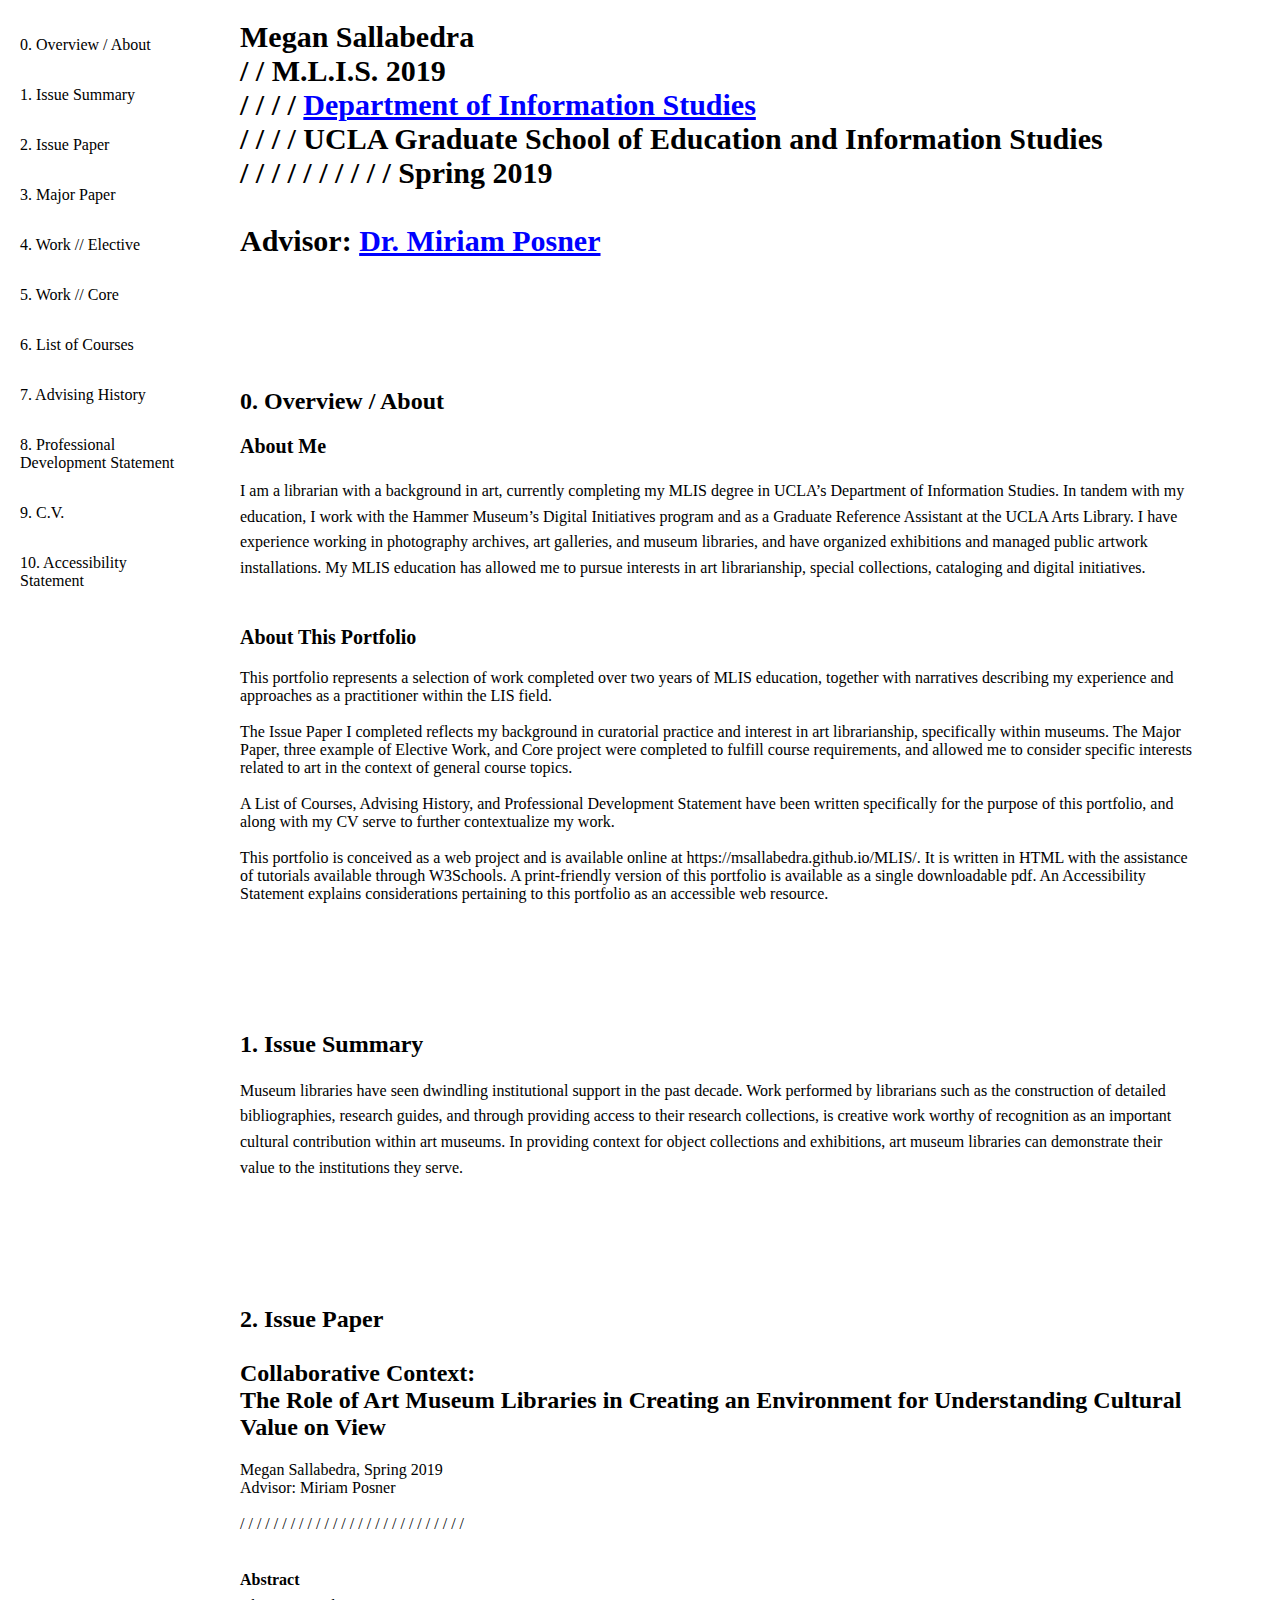
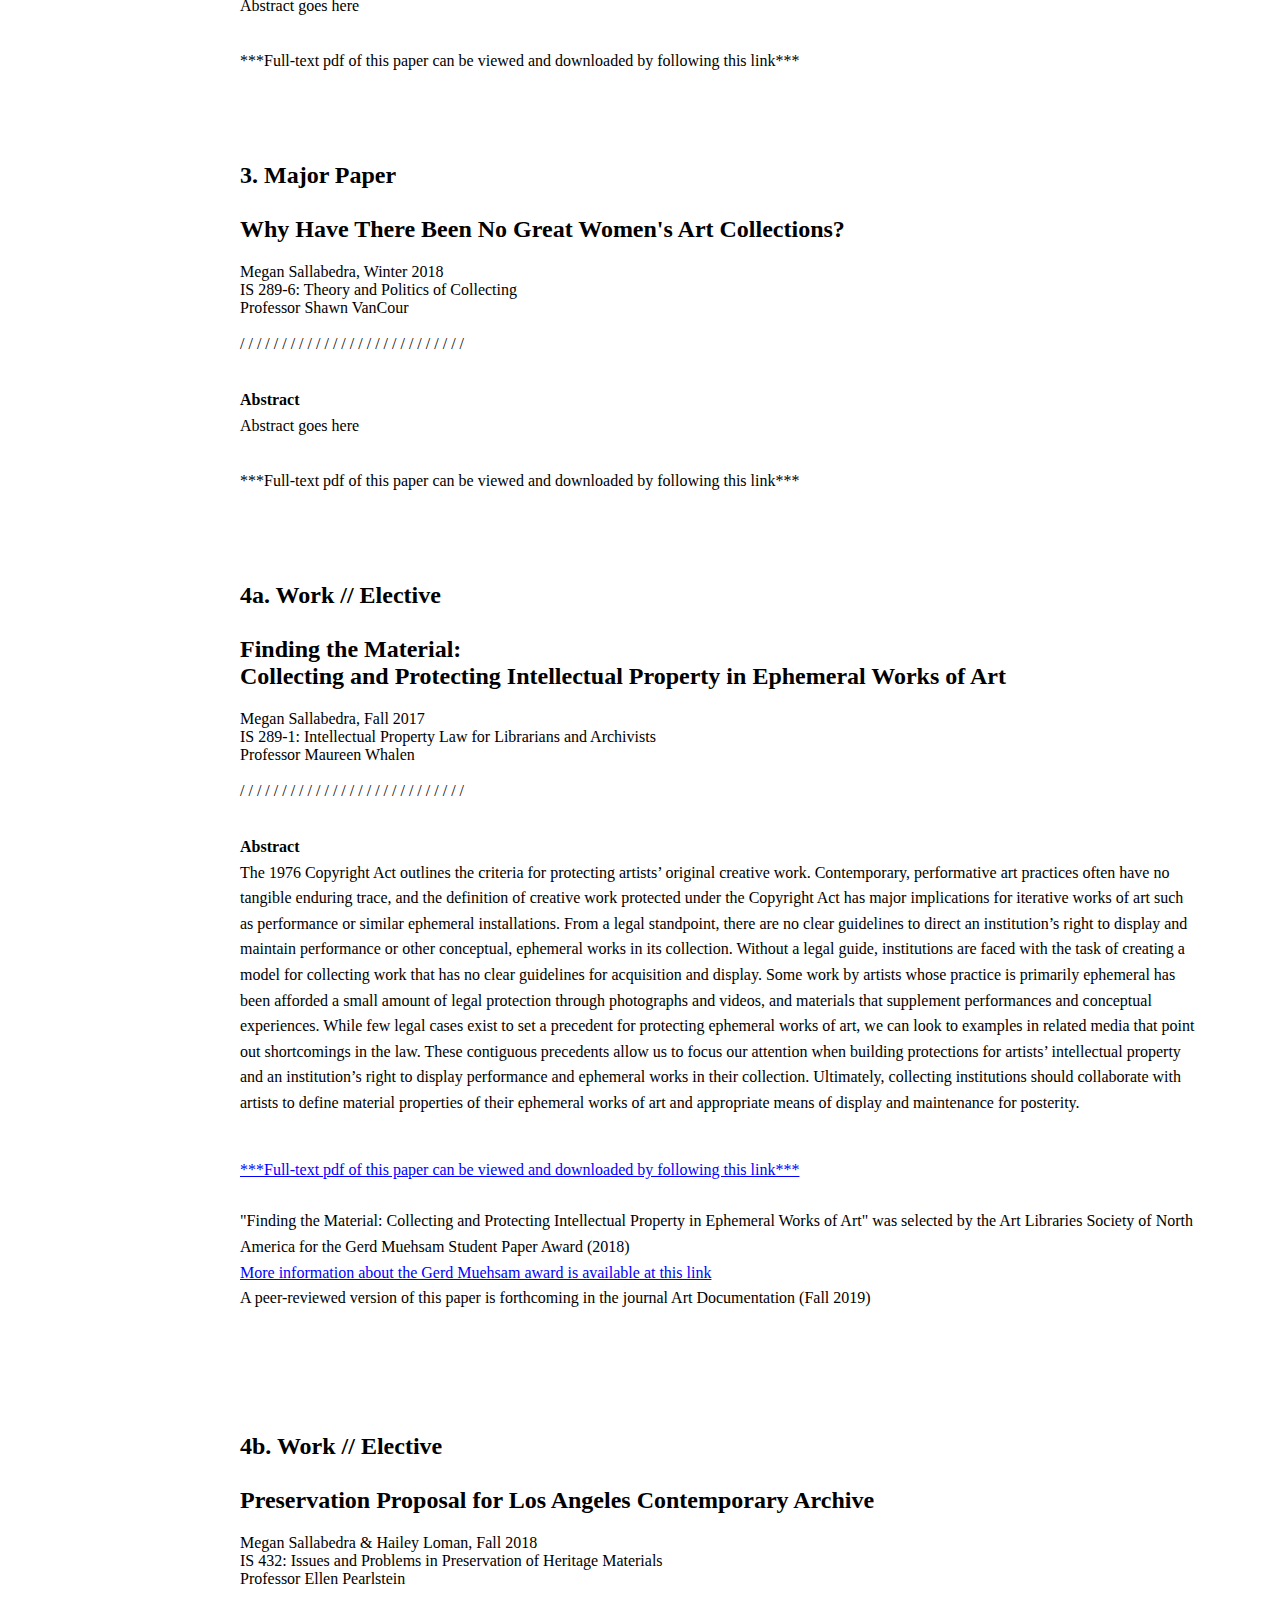
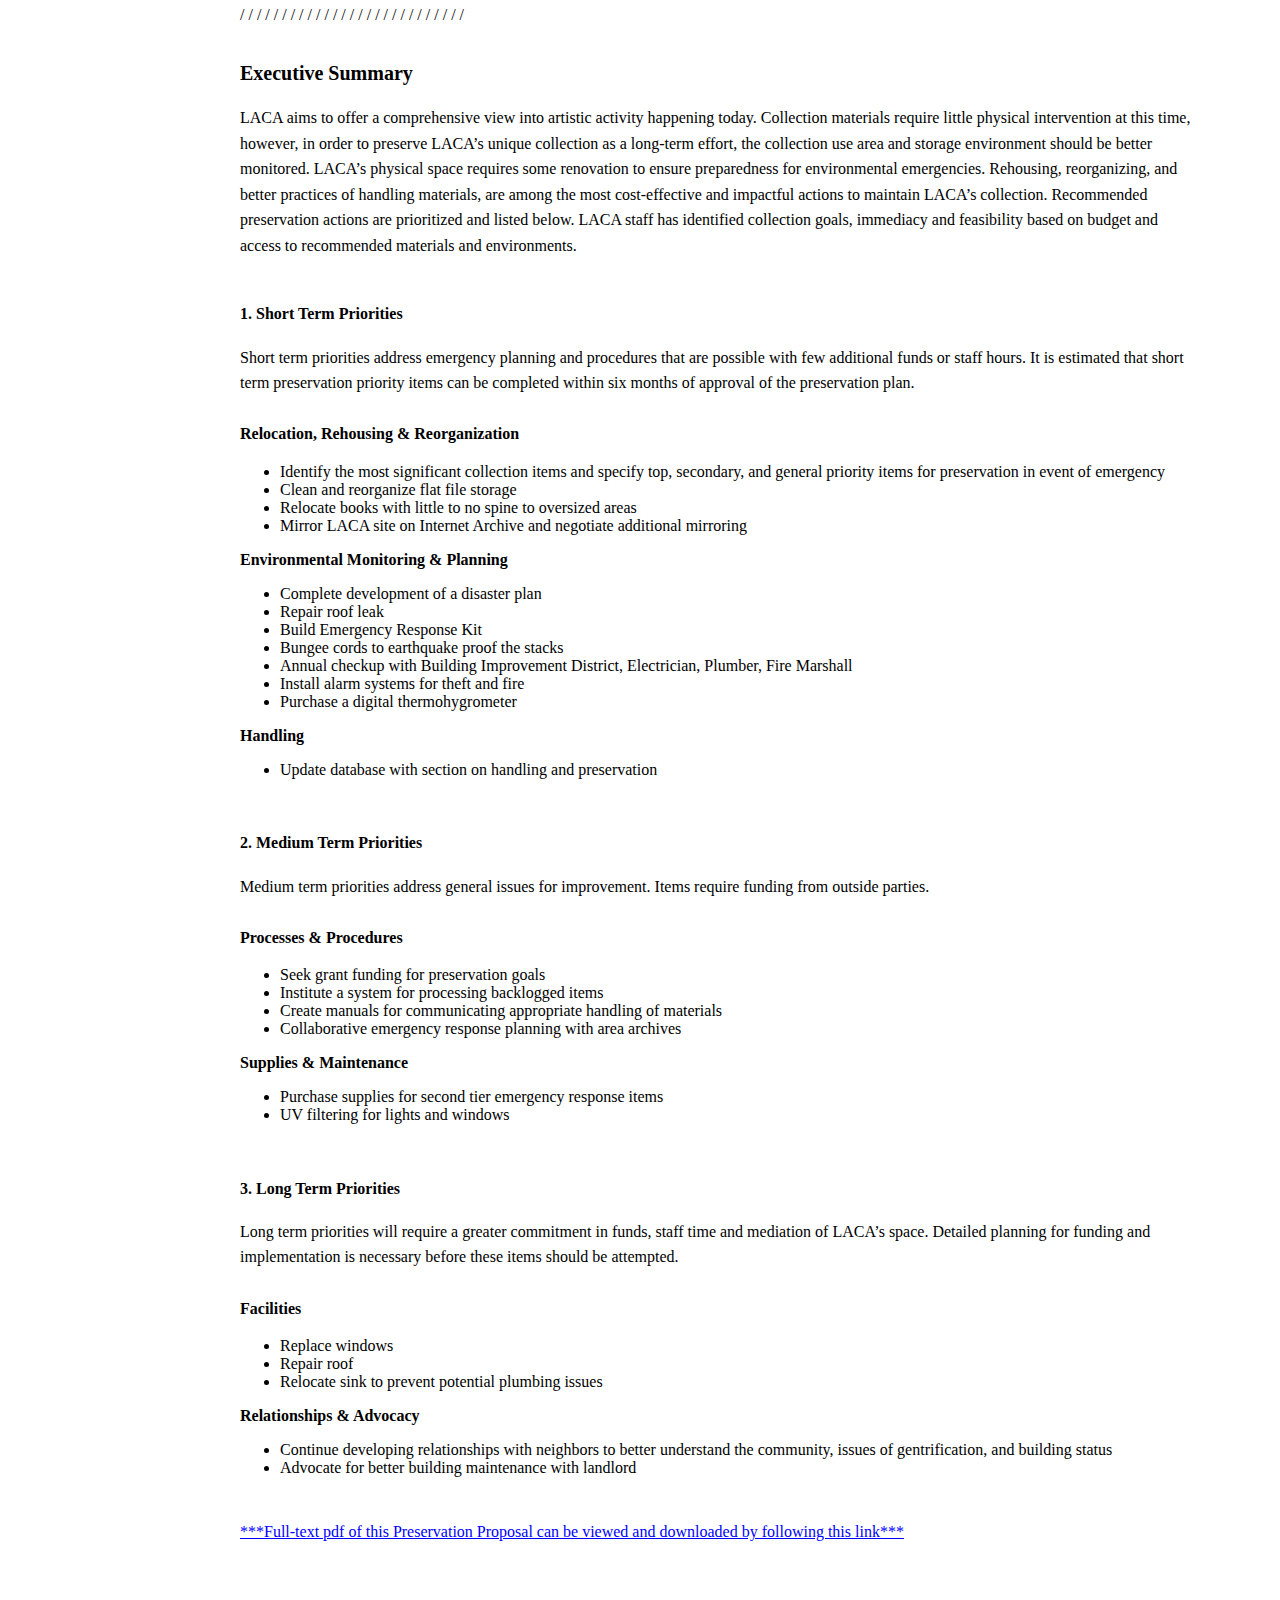
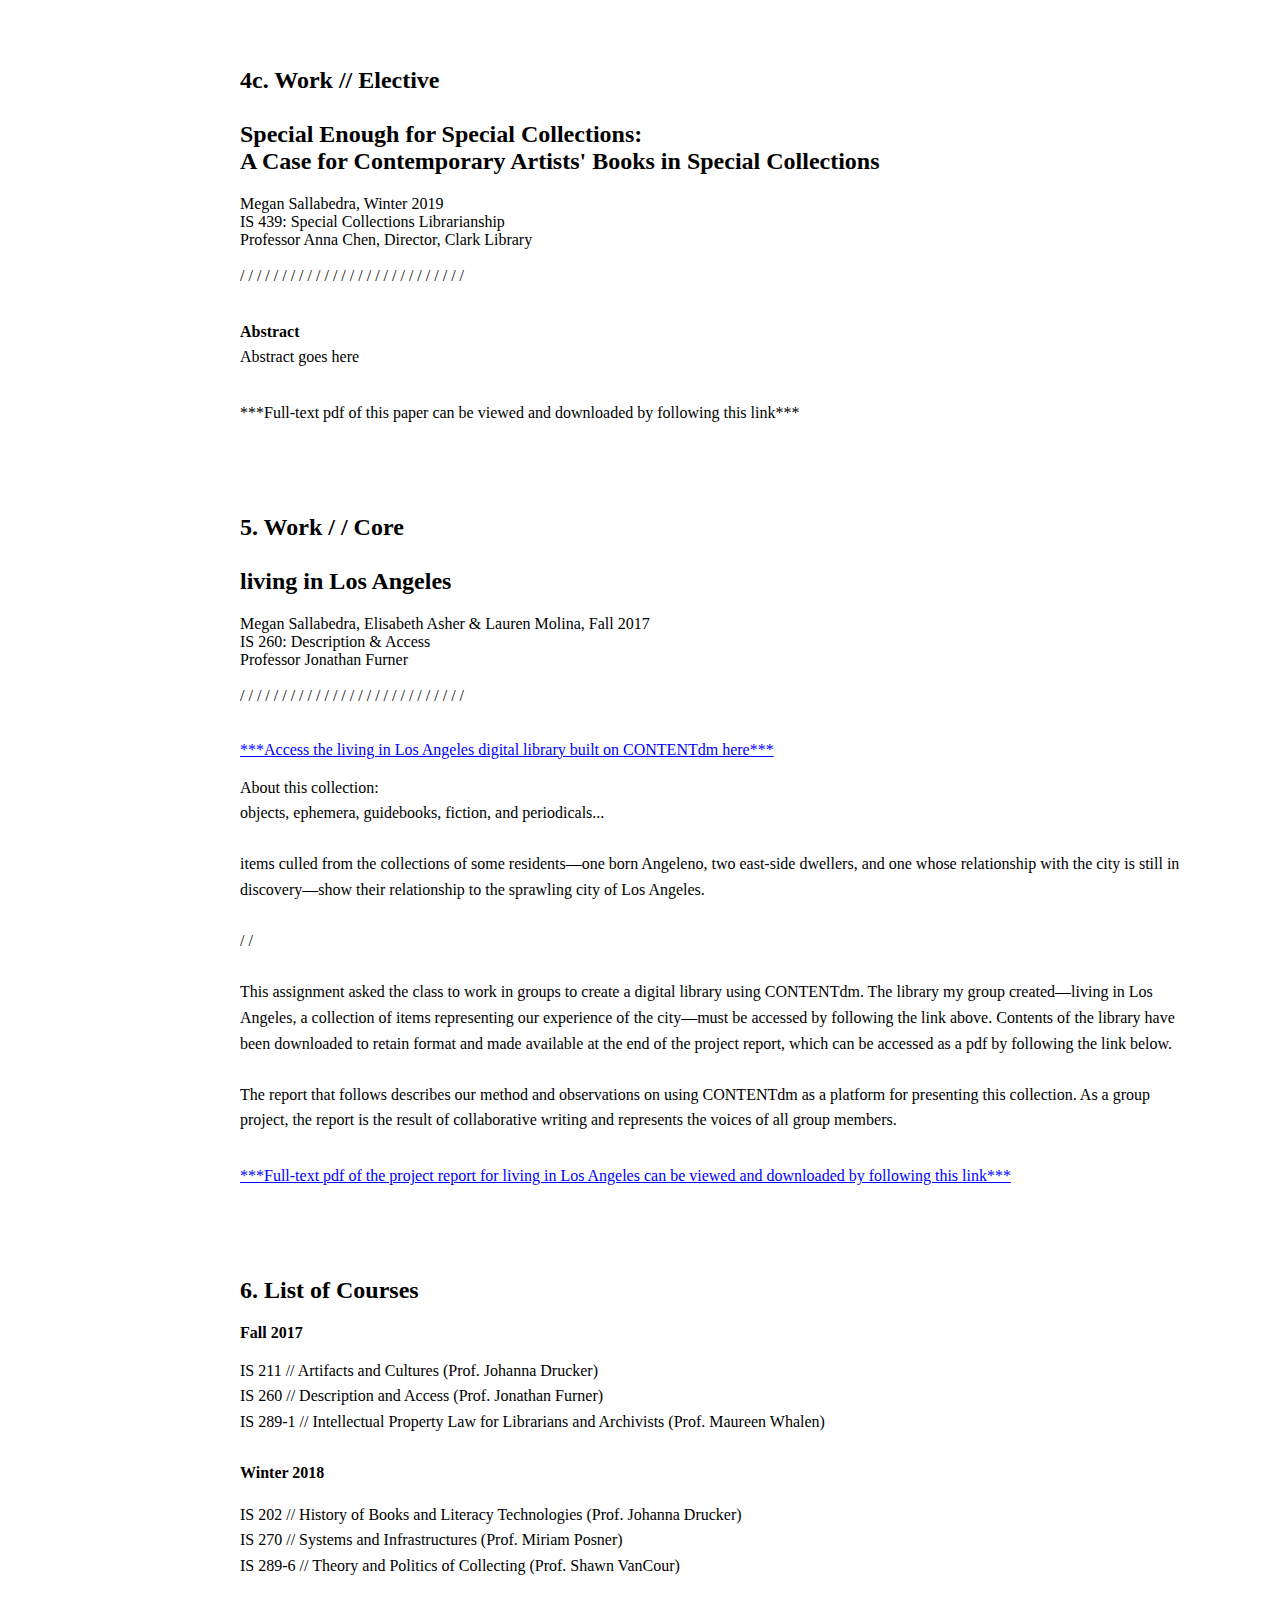
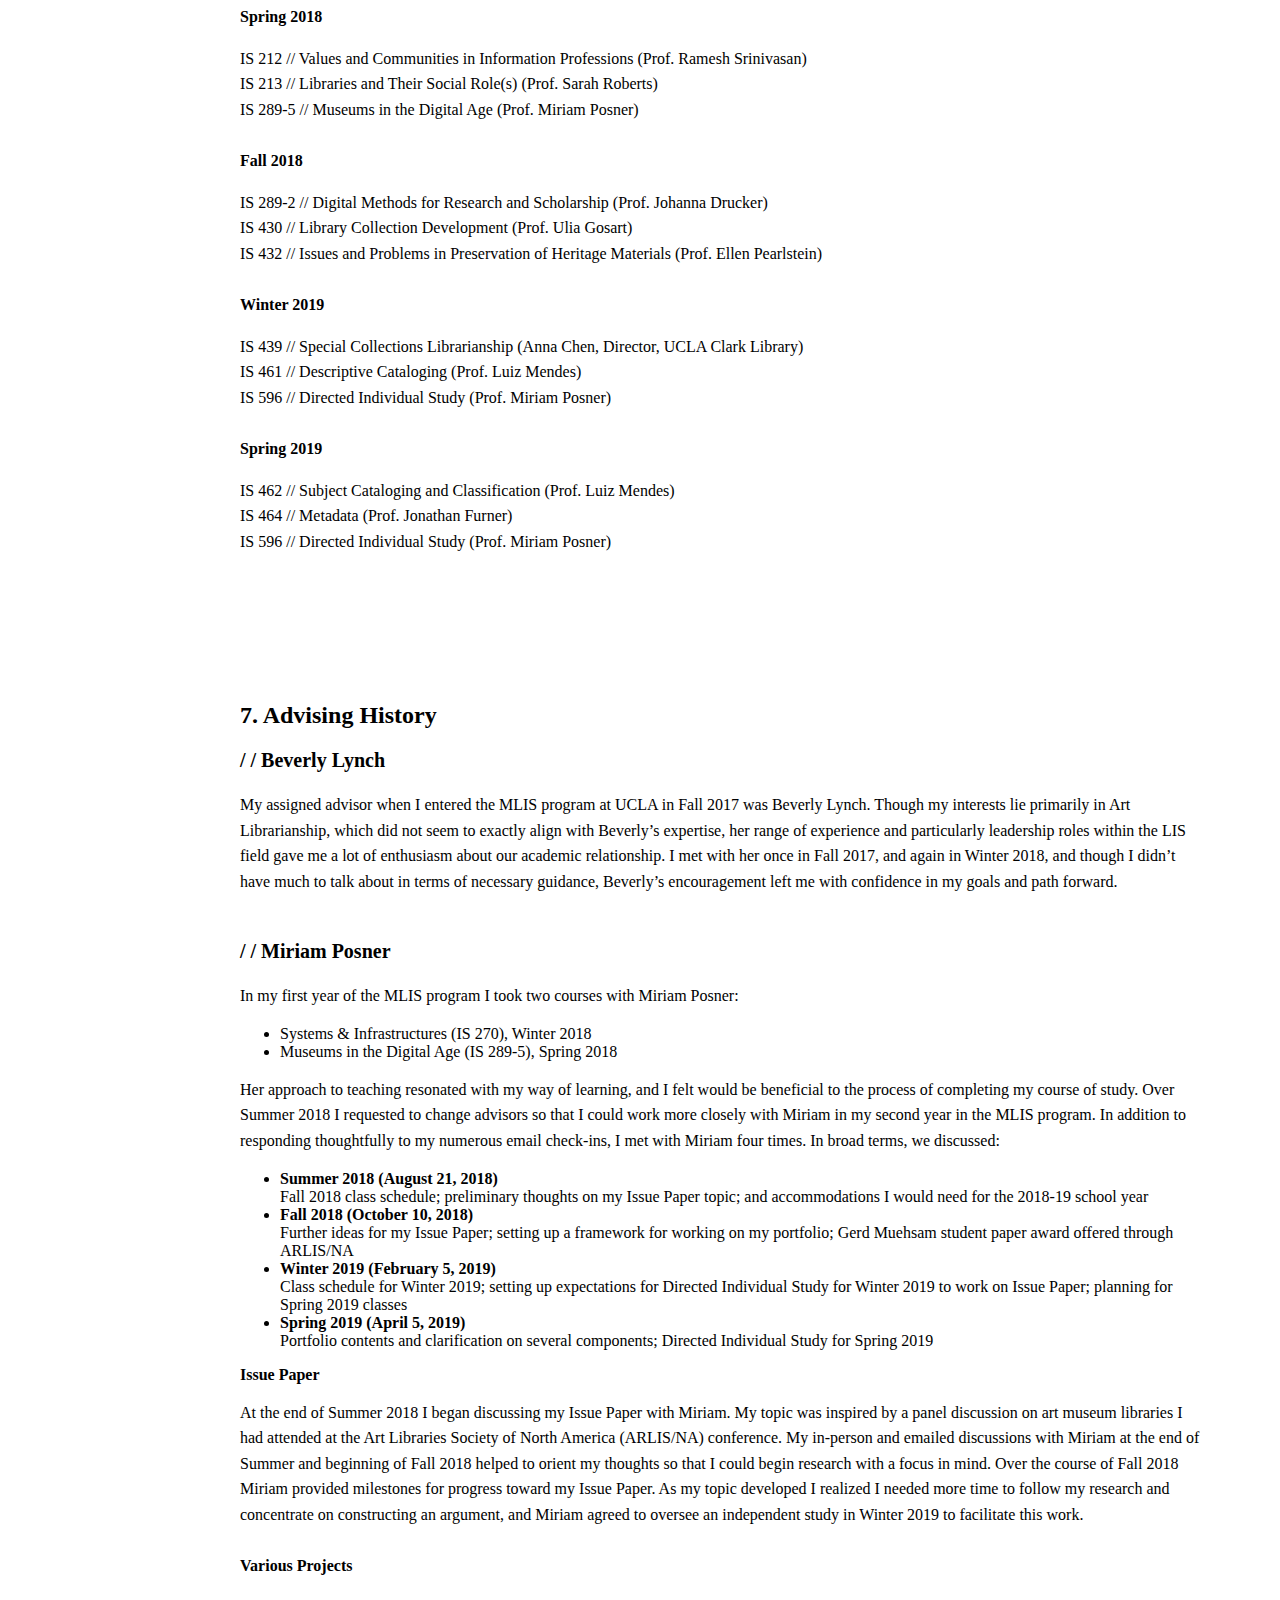
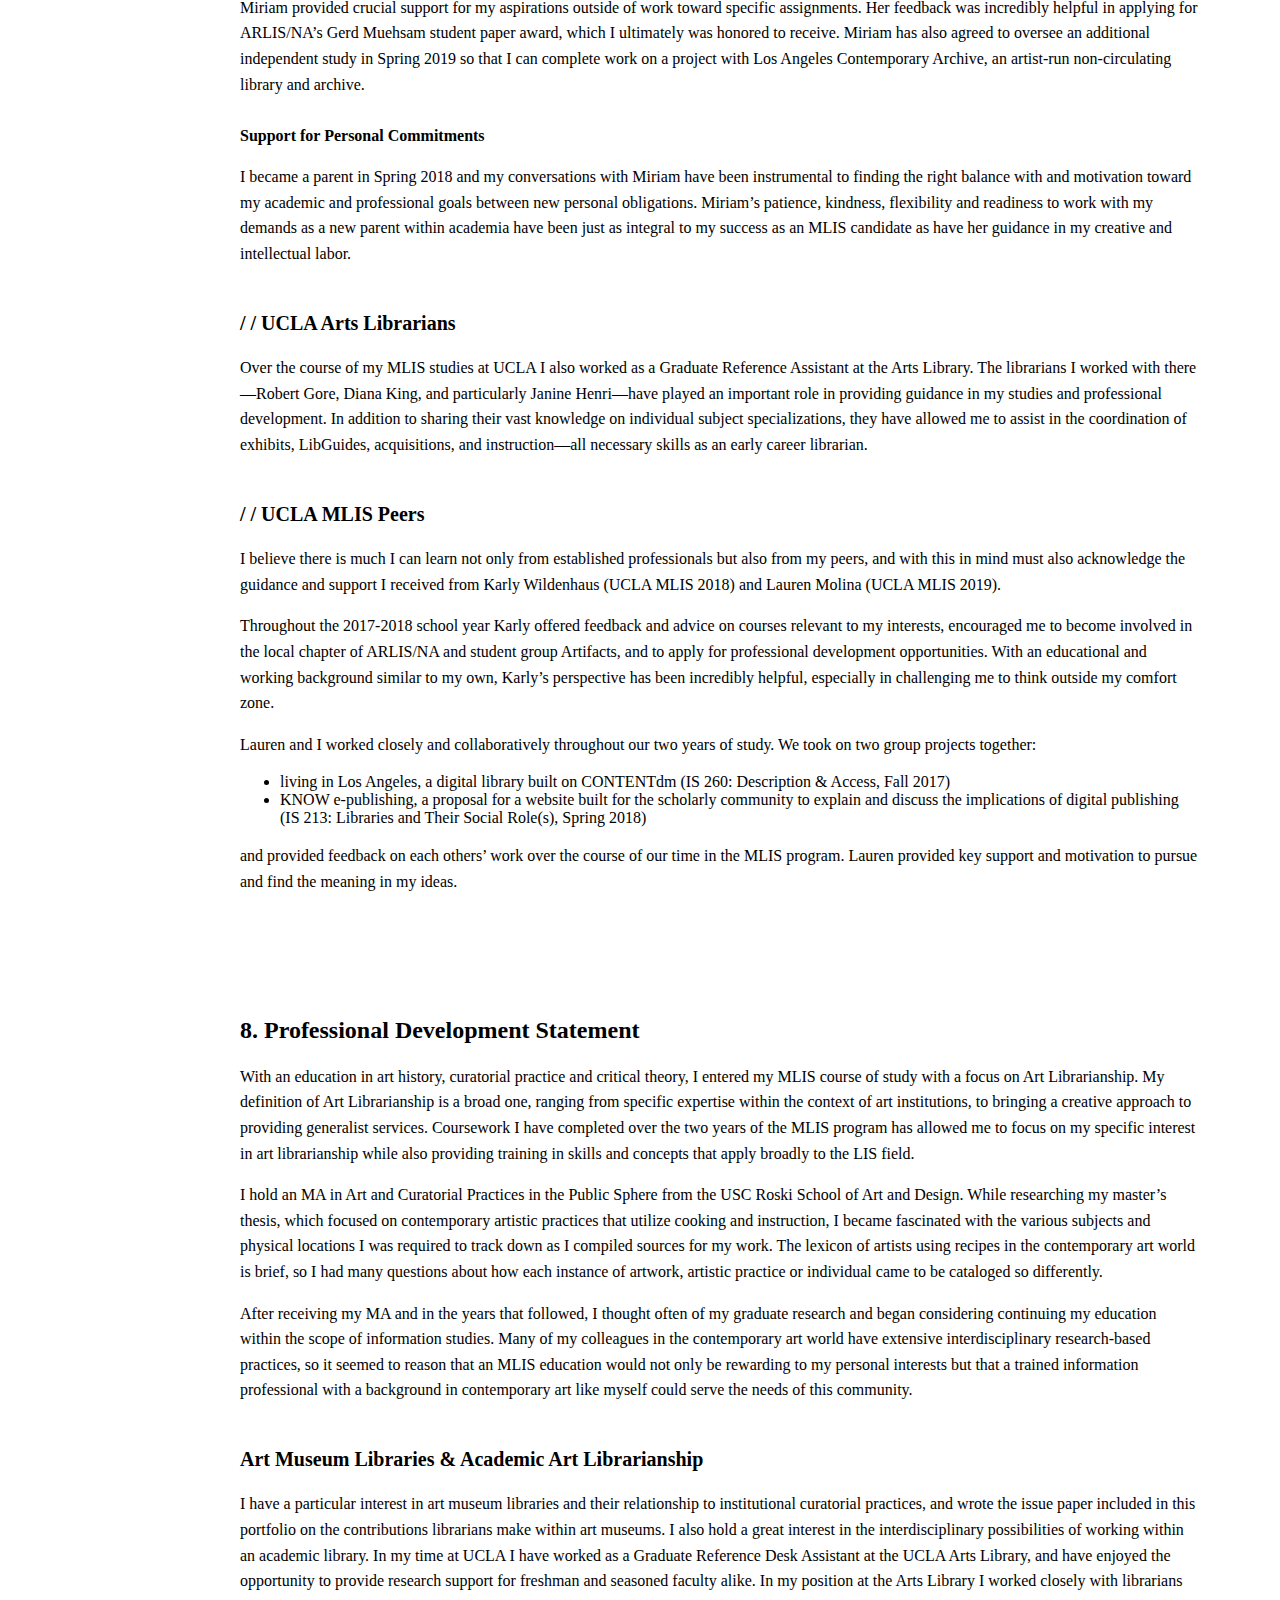
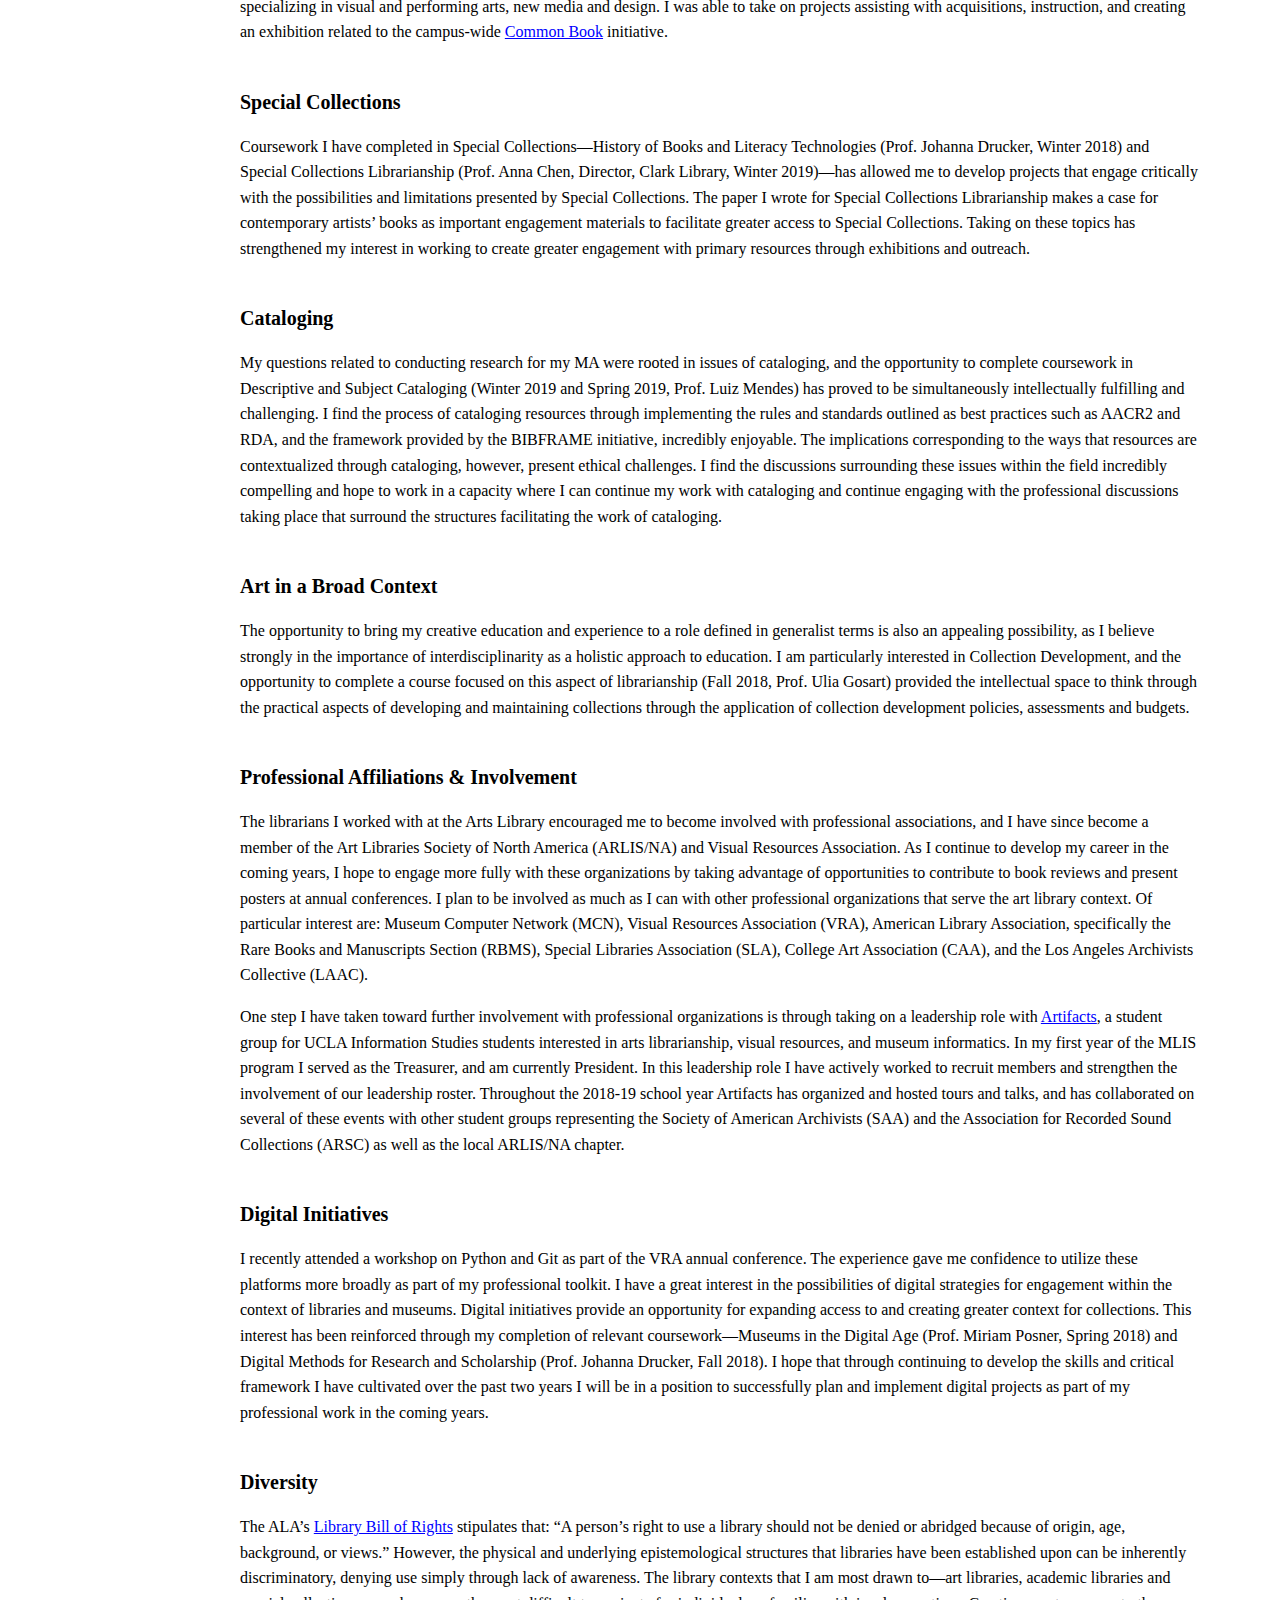
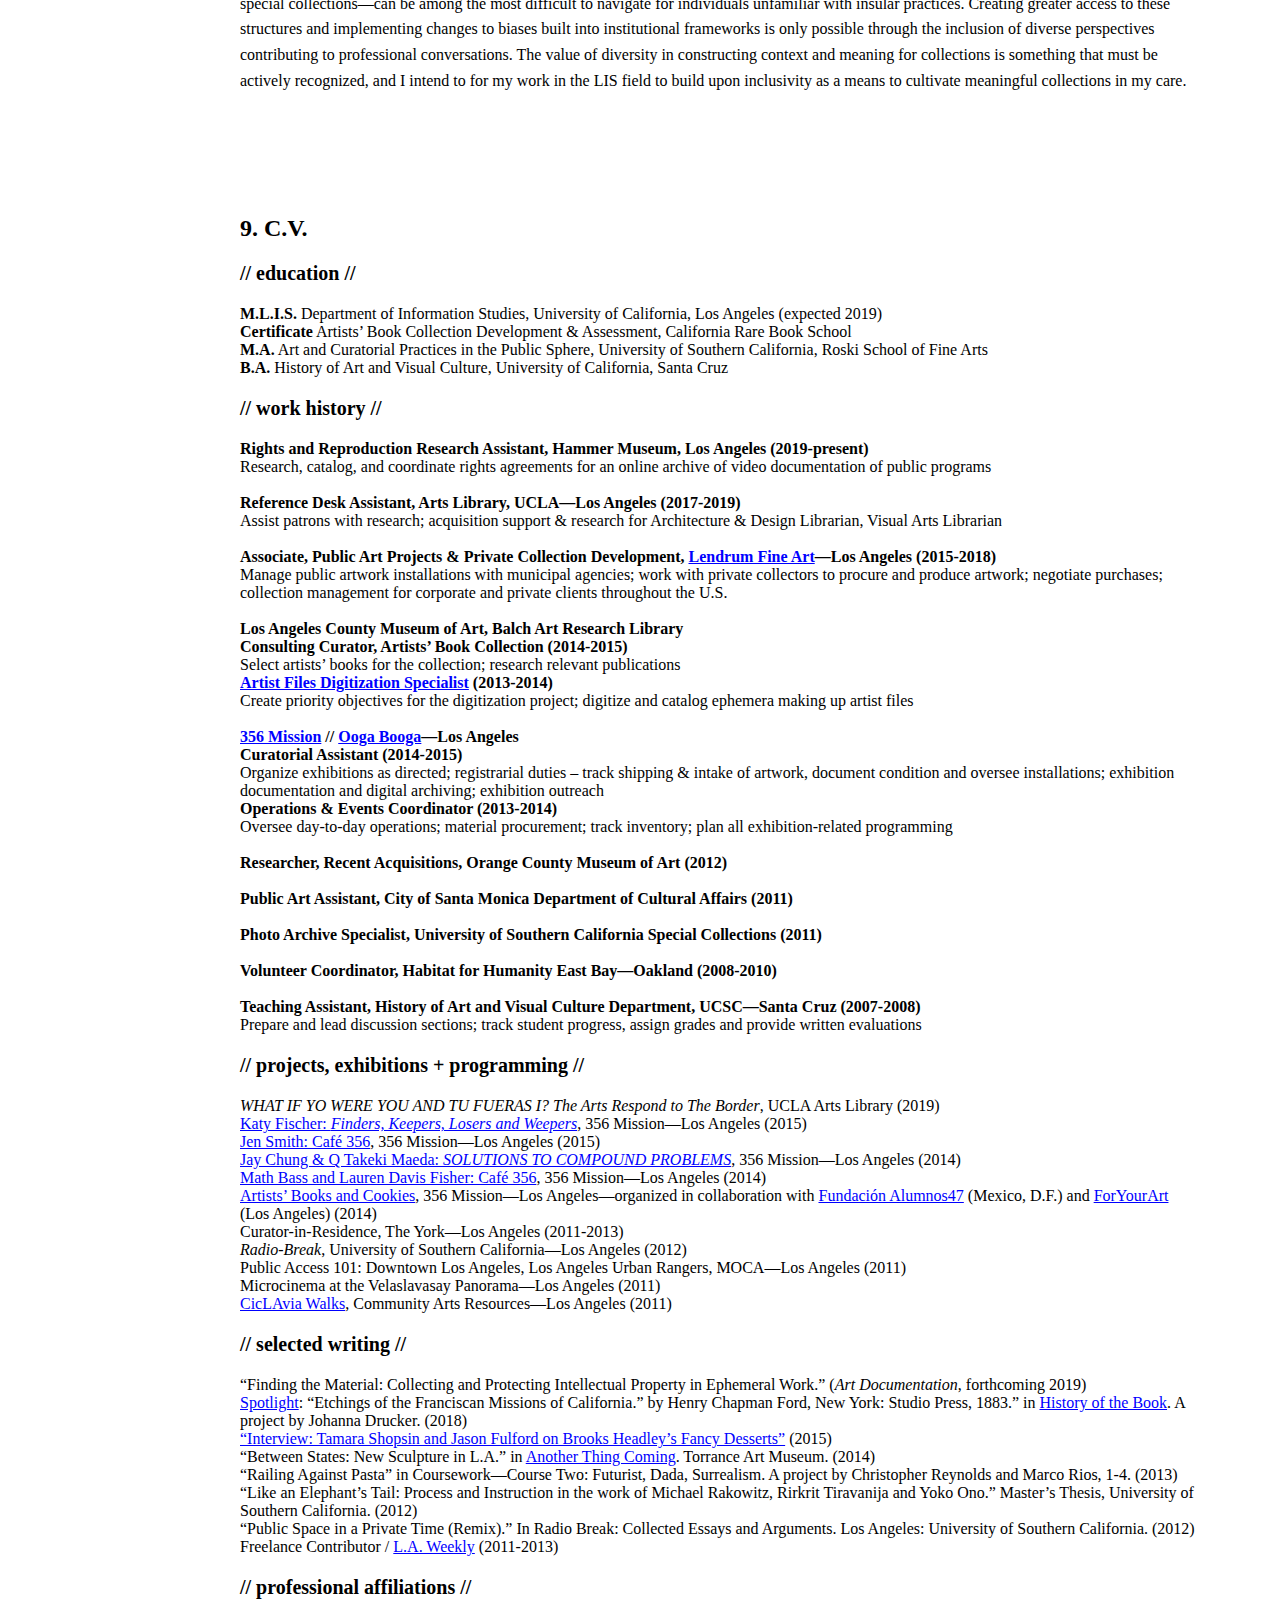
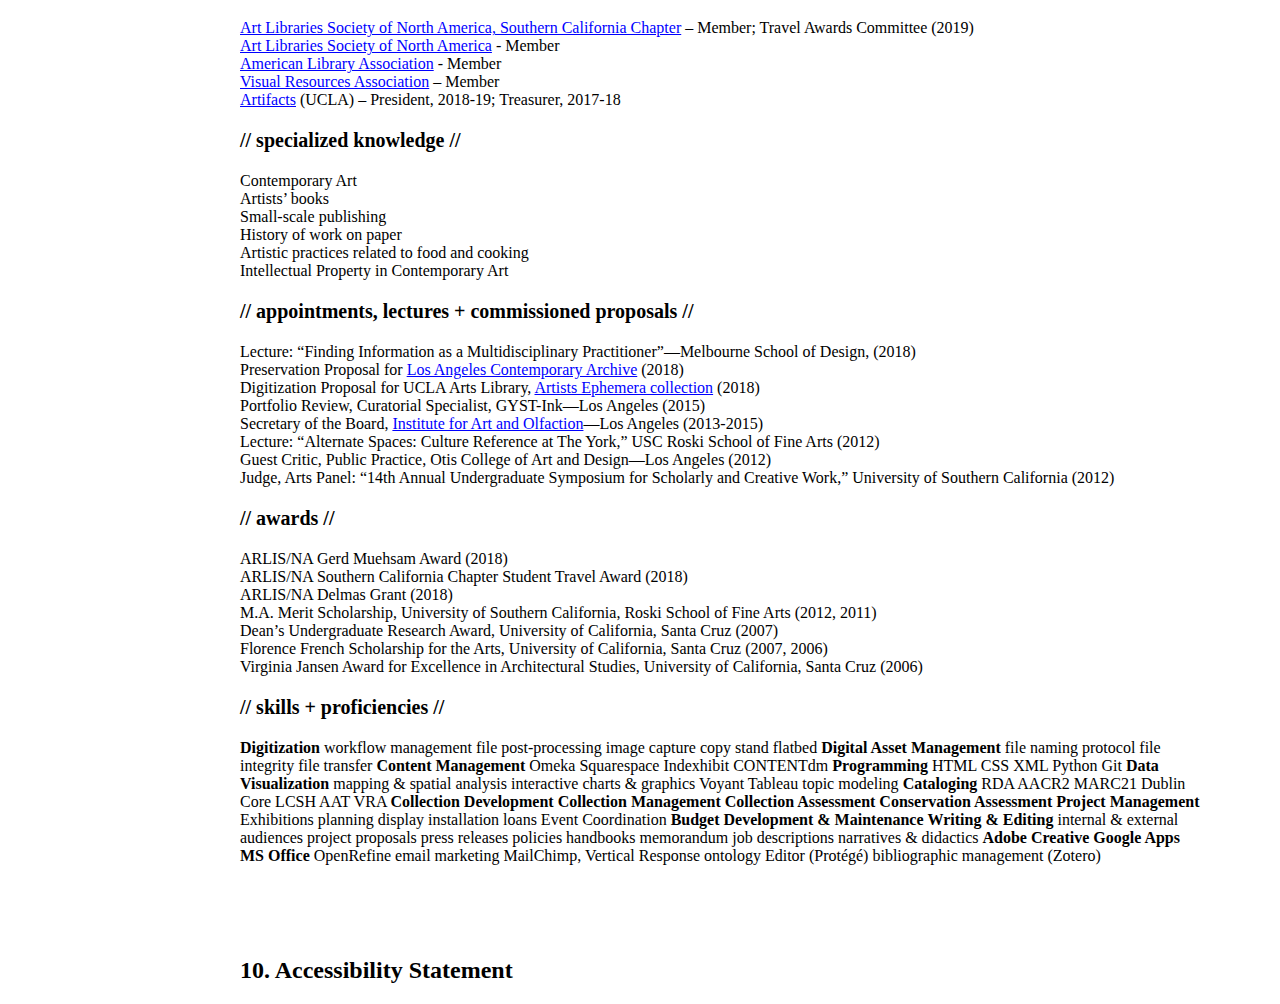
==== commit 12415d47: "Update index.html" ====
--- a/index.html
+++ b/index.html
@@ -44,11 +44,11 @@
 <div id="top"></div>
 <h2>0. Overview / About</h2>
 
-<b>About Me</b><br><br>
+<h3>About Me</h3>
  
 <p>I am a librarian with a background in art, currently completing my MLIS degree in UCLA’s Department of Information Studies. In tandem with my education, I work with the Hammer Museum’s Digital Initiatives program and as a Graduate Reference Assistant at the UCLA Arts Library. I have experience working in photography archives, art galleries, and museum libraries, and have organized exhibitions and managed public artwork installations. My MLIS education has allowed me to pursue interests in art librarianship, special collections, cataloging and digital initiatives.<br><br>
 
-<b>About This Portfolio</b><br><br>
+<h3>About This Portfolio</h3>
 
 This portfolio represents a selection of work completed over two years of MLIS education, together with narratives describing my experience and approaches as a practitioner within the LIS field.<br><br>
 
@@ -74,8 +74,8 @@
 <br>
 
 <div id="issuepaper"></div>
-<h2>2. Issue Paper</h2>
-<h2>Collaborative Context:<br>
+<h2>2. Issue Paper<br><br>
+Collaborative Context:<br>
 The Role of Art Museum Libraries in Creating an Environment for
 Understanding Cultural Value on View</h2>
 Megan Sallabedra, Spring 2019<br>
@@ -99,8 +99,8 @@
 <br>
 
 <div id="major"></div>
-<h2>3. Major Paper</h2>
-<h2>Why Have There Been No Great Women's Art Collections?</h2>
+<h2>3. Major Paper<br><br>
+Why Have There Been No Great Women's Art Collections?</h2>
 Megan Sallabedra, Winter 2018<br>
 IS 289-6: Theory and Politics of Collecting<br>
 Professor Shawn VanCour<br><br>
@@ -122,8 +122,8 @@
 <br>
 
 <div id="elective"></div>
-<h2>4a. Work // Elective</h2>
-<h2>Finding the Material:<br>
+<h2>4a. Work // Elective<br><br>
+Finding the Material:<br>
 Collecting and Protecting Intellectual Property in Ephemeral Works of Art</h2>
 
 Megan Sallabedra, Fall 2017<br>
@@ -150,8 +150,8 @@
 <br>
 <br>
 
-<h2>4b. Work // Elective </h2>
-<h2>Preservation Proposal for Los Angeles Contemporary Archive</h2>
+<h2>4b. Work // Elective <br><br>
+Preservation Proposal for Los Angeles Contemporary Archive</h2>
 
 Megan Sallabedra & Hailey Loman, Fall 2018<br>
 IS 432: Issues and Problems in Preservation of Heritage Materials<br>
@@ -234,8 +234,8 @@
 <br>
 <br>
 
-<h2>4c. Work // Elective </h2>
-<h2>Special Enough for Special Collections:<br>
+<h2>4c. Work // Elective <br><br>
+Special Enough for Special Collections:<br>
 A Case for Contemporary Artists' Books in Special Collections</h2>
 
 Megan Sallabedra, Winter 2019<br>
@@ -257,8 +257,8 @@
 <br>
 
 <div id="core"></div>
-<h2>5. Work / / Core</h2>
-<h2>living in Los Angeles</h2>
+<h2>5. Work / / Core<br><br>
+living in Los Angeles</h2>
 
 Megan Sallabedra, Elisabeth Asher & Lauren Molina, Fall 2017<br>
 IS 260: Description & Access<br>
@@ -325,12 +325,11 @@
 
 <div id="advising"></div>
 <h2>7. Advising History</h2>
-<br>
-<b>/ / Beverly Lynch</b>
+<h3>/ / Beverly Lynch</h3>
 <p>My assigned advisor when I entered the MLIS program at UCLA in Fall 2017 was Beverly Lynch. Though my interests lie primarily in Art Librarianship, which did not seem to exactly align with Beverly’s expertise, her range of experience and particularly leadership roles within the LIS field gave me a lot of enthusiasm about our academic relationship. I met with her once in Fall 2017, and again in Winter 2018, and though I didn’t have much to talk about in terms of necessary guidance, Beverly’s encouragement left me with confidence in my goals and path forward. 
 <br><br>
 
-<b>/ / Miriam Posner</b>
+<h3>/ / Miriam Posner</h3>
 
 <p>In my first year of the MLIS program I took two courses with Miriam Posner:
 <ul>
@@ -359,12 +358,12 @@
 <p>I became a parent in Spring 2018 and my conversations with Miriam have been instrumental to finding the right balance with and motivation toward my academic and professional goals between new personal obligations. Miriam’s patience, kindness, flexibility and readiness to work with my demands as a new parent within academia have been just as integral to my success as an MLIS candidate as have her guidance in my creative and intellectual labor. 
 <br><br>
 
-<b>/ / UCLA Arts Librarians</b>
+<h3>/ / UCLA Arts Librarians</h3>
 
 <p>Over the course of my MLIS studies at UCLA I also worked as a Graduate Reference Assistant at the Arts Library. The librarians I worked with there—Robert Gore, Diana King, and particularly Janine Henri—have played an important role in providing guidance in my studies and professional development. In addition to sharing their vast knowledge on individual subject specializations, they have allowed me to assist in the coordination of exhibits, LibGuides, acquisitions, and instruction—all necessary skills as an early career librarian. 
 <br><br>
 
-<b>/ / UCLA MLIS Peers</b>
+<h3>/ / UCLA MLIS Peers</h3>
 
 <p>I believe there is much I can learn not only from established professionals but also from my peers, and with this in mind must also acknowledge the guidance and support I received from Karly Wildenhaus (UCLA MLIS 2018) and Lauren Molina (UCLA MLIS 2019).
 
@@ -392,27 +391,27 @@
 <p>After receiving my MA and in the years that followed, I thought often of my graduate research and began considering continuing my education within the scope of information studies. Many of my colleagues in the contemporary art world have extensive interdisciplinary research-based practices, so it seemed to reason that an MLIS education would not only be rewarding to my personal interests but that a trained information professional with a background in contemporary art like myself could serve the needs of this community.  
 <br><br>
 
-<b>Art Museum Libraries & Academic Art Librarianship</b>
+<h3>Art Museum Libraries & Academic Art Librarianship</h3>
 <p>I have a particular interest in art museum libraries and their relationship to institutional curatorial practices, and wrote the issue paper included in this portfolio on the contributions librarians make within art museums. I also hold a great interest in the interdisciplinary possibilities of working within an academic library. In my time at UCLA I have worked as a Graduate Reference Desk Assistant at the UCLA Arts Library, and have enjoyed the opportunity to provide research support for freshman and seasoned faculty alike. In my position at the Arts Library I worked closely with librarians specializing in visual and performing arts, new media and design. I was able to take on projects assisting with acquisitions, instruction, and creating an exhibition related to the campus-wide <a href="https://guides.library.ucla.edu/commonbook" target="_blank">Common Book</a> initiative. <br><br>
 
-<b>Special Collections</b>
+<h3>Special Collections</h3>
 <p>Coursework I have completed in Special Collections—History of Books and Literacy Technologies (Prof. Johanna Drucker, Winter 2018) and Special Collections Librarianship (Prof. Anna Chen, Director, Clark Library, Winter 2019)—has allowed me to develop projects that engage critically with the possibilities and limitations presented by Special Collections. The paper I wrote for Special Collections Librarianship makes a case for contemporary artists’ books as important engagement materials to facilitate greater access to Special Collections. Taking on these topics has strengthened my interest in working to create greater engagement with primary resources through exhibitions and outreach. <br><br>
 
-<b>Cataloging</b>
+<h3>Cataloging</h3>
 <p>My questions related to conducting research for my MA were rooted in issues of cataloging, and the opportunity to complete coursework in Descriptive and Subject Cataloging (Winter 2019 and Spring 2019, Prof. Luiz Mendes) has proved to be simultaneously intellectually fulfilling and challenging. I find the process of cataloging resources through implementing the rules and standards outlined as best practices such as AACR2 and RDA, and the framework provided by the BIBFRAME initiative, incredibly enjoyable. The implications corresponding to the ways that resources are contextualized through cataloging, however, present ethical challenges. I find the discussions surrounding these issues within the field incredibly compelling and hope to work in a capacity where I can continue my work with cataloging and continue engaging with the professional discussions taking place that surround the structures facilitating the work of cataloging. <br><br>
 
-<b>Art in a Broad Context</b>
+<h3>Art in a Broad Context</h3>
 <p>The opportunity to bring my creative education and experience to a role defined in generalist terms is also an appealing possibility, as I believe strongly in the importance of interdisciplinarity as a holistic approach to education. I am particularly interested in Collection Development, and the opportunity to complete a course focused on this aspect of librarianship (Fall 2018, Prof. Ulia Gosart) provided the intellectual space to think through the practical aspects of developing and maintaining collections through the application of collection development policies, assessments and budgets. <br><br>
 
-<b>Professional Affiliations & Involvement</b>
+<h3>Professional Affiliations & Involvement</h3>
 <p>The librarians I worked with at the Arts Library encouraged me to become involved with professional associations, and I have since become a member of the Art Libraries Society of North America (ARLIS/NA) and Visual Resources Association. As I continue to develop my career in the coming years, I hope to engage more fully with these organizations by taking advantage of opportunities to contribute to book reviews and present posters at annual conferences. I plan to be involved as much as I can with other professional organizations that serve the art library context. Of particular interest are: Museum Computer Network (MCN), Visual Resources Association (VRA), American Library Association, specifically the Rare Books and Manuscripts Section (RBMS), Special Libraries Association (SLA), College Art Association (CAA), and the Los Angeles Archivists Collective (LAAC).
 
 <p>One step I have taken toward further involvement with professional organizations is through taking on a leadership role with <a href="https://artifacts.gseis.ucla.edu/" target="blank">Artifacts</a>, a student group for UCLA Information Studies students interested in arts librarianship, visual resources, and museum informatics. In my first year of the MLIS program I served as the Treasurer, and am currently President. In this leadership role I have actively worked to recruit members and strengthen the involvement of our leadership roster. Throughout the 2018-19 school year Artifacts has organized and hosted tours and talks, and has collaborated on several of these events with other student groups representing the Society of American Archivists (SAA) and the Association for Recorded Sound Collections (ARSC) as well as the local ARLIS/NA chapter.<br><br>
 
-<b>Digital Initiatives</b>
+<h3>Digital Initiatives</h3>
 <p>I recently attended a workshop on Python and Git as part of the VRA annual conference. The experience gave me confidence to utilize these platforms more broadly as part of my professional toolkit. I have a great interest in the possibilities of digital strategies for engagement within the context of libraries and museums. Digital initiatives provide an opportunity for expanding access to and creating greater context for collections. This interest has been reinforced through my completion of relevant coursework—Museums in the Digital Age (Prof. Miriam Posner, Spring 2018) and Digital Methods for Research and Scholarship (Prof. Johanna Drucker, Fall 2018). I hope that through continuing to develop the skills and critical framework I have cultivated over the past two years I will be in a position to successfully plan and implement digital projects as part of my professional work in the coming years. <br><br>
 
-<b>Diversity</b> 
+<h3>Diversity</h3> 
 <p>The ALA’s <a href="http://www.ala.org/advocacy/intfreedom/librarybill" target="blank">Library Bill of Rights</a> stipulates that: “A person’s right to use a library should not be denied or abridged because of origin, age, background, or views.”  However, the physical and underlying epistemological structures that libraries have been established upon can be inherently discriminatory, denying use simply through lack of awareness. The library contexts that I am most drawn to—art libraries, academic libraries and special collections—can be among the most difficult to navigate for individuals unfamiliar with insular practices. Creating greater access to these structures and implementing changes to biases built into institutional frameworks is only possible through the inclusion of diverse perspectives contributing to professional conversations. The value of diversity in constructing context and meaning for collections is something that must be actively recognized, and I intend to for my work in the LIS field to build upon inclusivity as a means to cultivate meaningful collections in my care. 
 
 
@@ -432,14 +431,14 @@
 
 
 
-<b>// education //</b>
+<h3>// education //</h3>
 <b>M.L.I.S.</b> Department of Information Studies, University of California, Los Angeles (expected 2019)<br>
 <b>Certificate</b> Artists’ Book Collection Development & Assessment, California Rare Book School<br>
 <b>M.A.</b> Art and Curatorial Practices in the Public Sphere, University of Southern California, Roski School of Fine Arts<br>
 <b>B.A.</b> History of Art and Visual Culture, University of California, Santa Cruz<br>
 
 
-<b>// work history //</b>
+<h3>// work history //</h3>
 
 <b>Rights and Reproduction Research Assistant, Hammer Museum, Los Angeles (2019-present)</b><br>
 Research, catalog, and coordinate rights agreements for an online archive of video documentation of public programs<br><br>
@@ -474,7 +473,7 @@
 Prepare and lead discussion sections; track student progress, assign grades and provide written evaluations
 
 
-<b>// projects, exhibitions + programming //</b>
+<h3>// projects, exhibitions + programming //</h3>
 <i>WHAT IF YO WERE YOU AND TU FUERAS I? The Arts Respond to The Border</i>, UCLA Arts Library (2019)<br>
 <a href="http://356mission.tumblr.com/post/112821692845/katy-fischer-finders-keepers-losers-and-weepers" target="_blank">Katy Fischer: <i>Finders, Keepers, Losers and Weepers</i></a>, 356 Mission—Los Angeles (2015)<br>
 <a href="http://356mission.com/item/cafe-356-lunch-by-full-moon-pickles-jen-smith/?tab=More" target="_blank">Jen Smith: Café 356</a>, 356 Mission—Los Angeles (2015)<br>
@@ -487,7 +486,7 @@
 Microcinema at the Velaslavasay Panorama—Los Angeles (2011)<br> 
 <a href="https://www.ciclavia.org/ciclavia_walks" target="_blank">CicLAvia Walks</a>, Community Arts Resources—Los Angeles (2011)<br>
 
-<b>// selected writing //</b>
+<h3>// selected writing //</h3>
 “Finding the Material: Collecting and Protecting Intellectual Property in Ephemeral Work.” (<i>Art Documentation</i>, forthcoming 2019)<br> 
 <a href="https://msallabedra.github.io/HoB/" target="_blank">Spotlight</a>: “Etchings of the Franciscan Missions of California.” by Henry Chapman Ford, New York: Studio Press, 1883.” in <a href="https://hob.gseis.ucla.edu/index.html" target="_blank"> History of the Book</a>. A project by Johanna Drucker. (2018)<br>
 <a href="http://356mission.com/item/brooks-headleys-fancy-desserts-book-launch/?tab=Interview" target="_blank">“Interview: Tamara Shopsin and Jason Fulford on Brooks Headley’s Fancy Desserts”</a> (2015)<br>
@@ -497,14 +496,14 @@
 “Public Space in a Private Time (Remix).” In Radio Break: Collected Essays and Arguments. Los Angeles: University of Southern California. (2012)<br>
 Freelance Contributor / <a href="http://blogs.laweekly.com/author.php?author_id=3175" target="_blank">L.A. Weekly</a> (2011-2013)
 
-<b>// professional affiliations //</b>
+<h3>// professional affiliations //</h3>
 <a href="http://southerncalifornia.arlisna.org/" target="_blank">Art Libraries Society of North America, Southern California Chapter</a> – Member; Travel Awards Committee (2019)<br>
 <a href="https://arlisna.org/" target="_blank">Art Libraries Society of North America</a> - Member<br>
 <a href="http://www.ala.org/" target="_blank">American Library Association</a> - Member<br>
 <a href="http://vraweb.org/" target="_blank">Visual Resources Association</a> – Member<br>
 <a href="https://artifacts.gseis.ucla.edu/" target="_blank">Artifacts</a> (UCLA) – President, 2018-19; Treasurer, 2017-18
 
-<b>// specialized knowledge //</b>
+<h3>// specialized knowledge //</h3>
 Contemporary Art<br>
 Artists’ books<br>
 Small-scale publishing<br>
@@ -513,7 +512,7 @@
 Intellectual Property in Contemporary Art<br>
 
 
-<b>// appointments, lectures + commissioned proposals //</b>
+<h3>// appointments, lectures + commissioned proposals //</h3>
 Lecture: “Finding Information as a Multidisciplinary Practitioner”—Melbourne School of Design, (2018)<br>
 Preservation Proposal for <a href="http://www.lacarchive.com/" target="_blank">Los Angeles Contemporary Archive</a> (2018)<br>
 Digitization Proposal for UCLA Arts Library, <a href="http://www.oac.cdlib.org/findaid/ark:/13030/kt1bnf2d7/" target="_blank">Artists Ephemera collection</a> (2018)<br>
@@ -524,7 +523,7 @@
 Judge, Arts Panel: “14th Annual Undergraduate Symposium for Scholarly and Creative Work,” 
 University of Southern California (2012)<br>
 
-<b>// awards //</b>
+<h3>// awards //</h3>
 ARLIS/NA Gerd Muehsam Award (2018)<br>
 ARLIS/NA Southern California Chapter Student Travel Award (2018)<br>
 ARLIS/NA Delmas Grant (2018)<br>
@@ -533,9 +532,88 @@
 Florence French Scholarship for the Arts, University of California, Santa Cruz (2007, 2006)<br>
 Virginia Jansen Award for Excellence in Architectural Studies, University of California, Santa Cruz (2006)<br>
 
-<b>// skills + proficiencies //</b>
-<b>Digitization</b> • workflow management • file post-processing • image capture, copy stand,  -flatbed • <b>Digital Asset Management</b> • file naming protocol • file integrity • file transfer • <b>Content Management</b> • Omeka • Squarespace • Indexhibit • <b>Programming</b>: HTML, CSS, XML, Python, Git • <b>Data Visualization</b> • mapping & spatial analysis • interactive charts & graphics • Voyant  • Tableau  • topic modeling • <b>Cataloging</b>: RDA, MARC21, AAT, Dublin Core, LCSH, AACR2, OCLC, VRA • <b>Collection Development</b> • <b>Collection Management</b> • collection management software: CONTENTdm, Filemaker Pro, Artsmart, Collectrium • <b>Collection Assessment</b> • <b>Conservation Assessment</b> • Project Management • Exhibitions • planning • display • installation • loans • Event Coordination • <b>Budget Development & Maintenance</b> • <b>Writing & Editing</b> • internal & external audiences • project proposals • press releases • policies • handbooks • memorandum • job descriptions • narratives & didactics • <b>Adobe Creative • Google Apps • MS Office</b> • OpenRefine • email marketing: MailChimp, Vertical Response • ontology Editor (Protégé) • bibliographic management (Zotero)
+<h3>// skills + proficiencies //</h3>
+<b>Digitization</b>
+workflow management
+file post-processing
+image capture
+copy stand
+flatbed
+
+<b>Digital Asset Management</b>
+file naming protocol
+file integrity
+file transfer
+
+<b>Content Management</b>
+Omeka
+Squarespace
+Indexhibit
+CONTENTdm
+
+<b>Programming</b>
+HTML
+CSS
+XML
+Python
+Git
+
+<b>Data Visualization</b>
+mapping & spatial analysis
+interactive charts & graphics
+Voyant
+Tableau
+topic modeling
+
+<b>Cataloging</b>
+RDA
+AACR2
+MARC21
+Dublin Core
+LCSH
+AAT
+VRA
+
+<b>Collection Development</b>
+
+<b>Collection Management</b>
+
+<b>Collection Assessment</b>
+
+<b>Conservation Assessment</b>
+
+<b>Project Management</b>
+
+Exhibitions
+planning
+display
+installation
+loans
+
+Event Coordination
+
+<b>Budget Development & Maintenance</b>
+
+<b>Writing & Editing</b>
+internal & external audiences
+project proposals
+press releases
+policies
+handbooks
+memorandum
+job descriptions
+narratives & didactics
+
+<b>Adobe Creative
+Google Apps
+MS Office</b>
+OpenRefine
+email marketing
+MailChimp, Vertical Response
+
+ontology Editor (Protégé)
+
+bibliographic management (Zotero)
 <br>
 <br>
 <br>
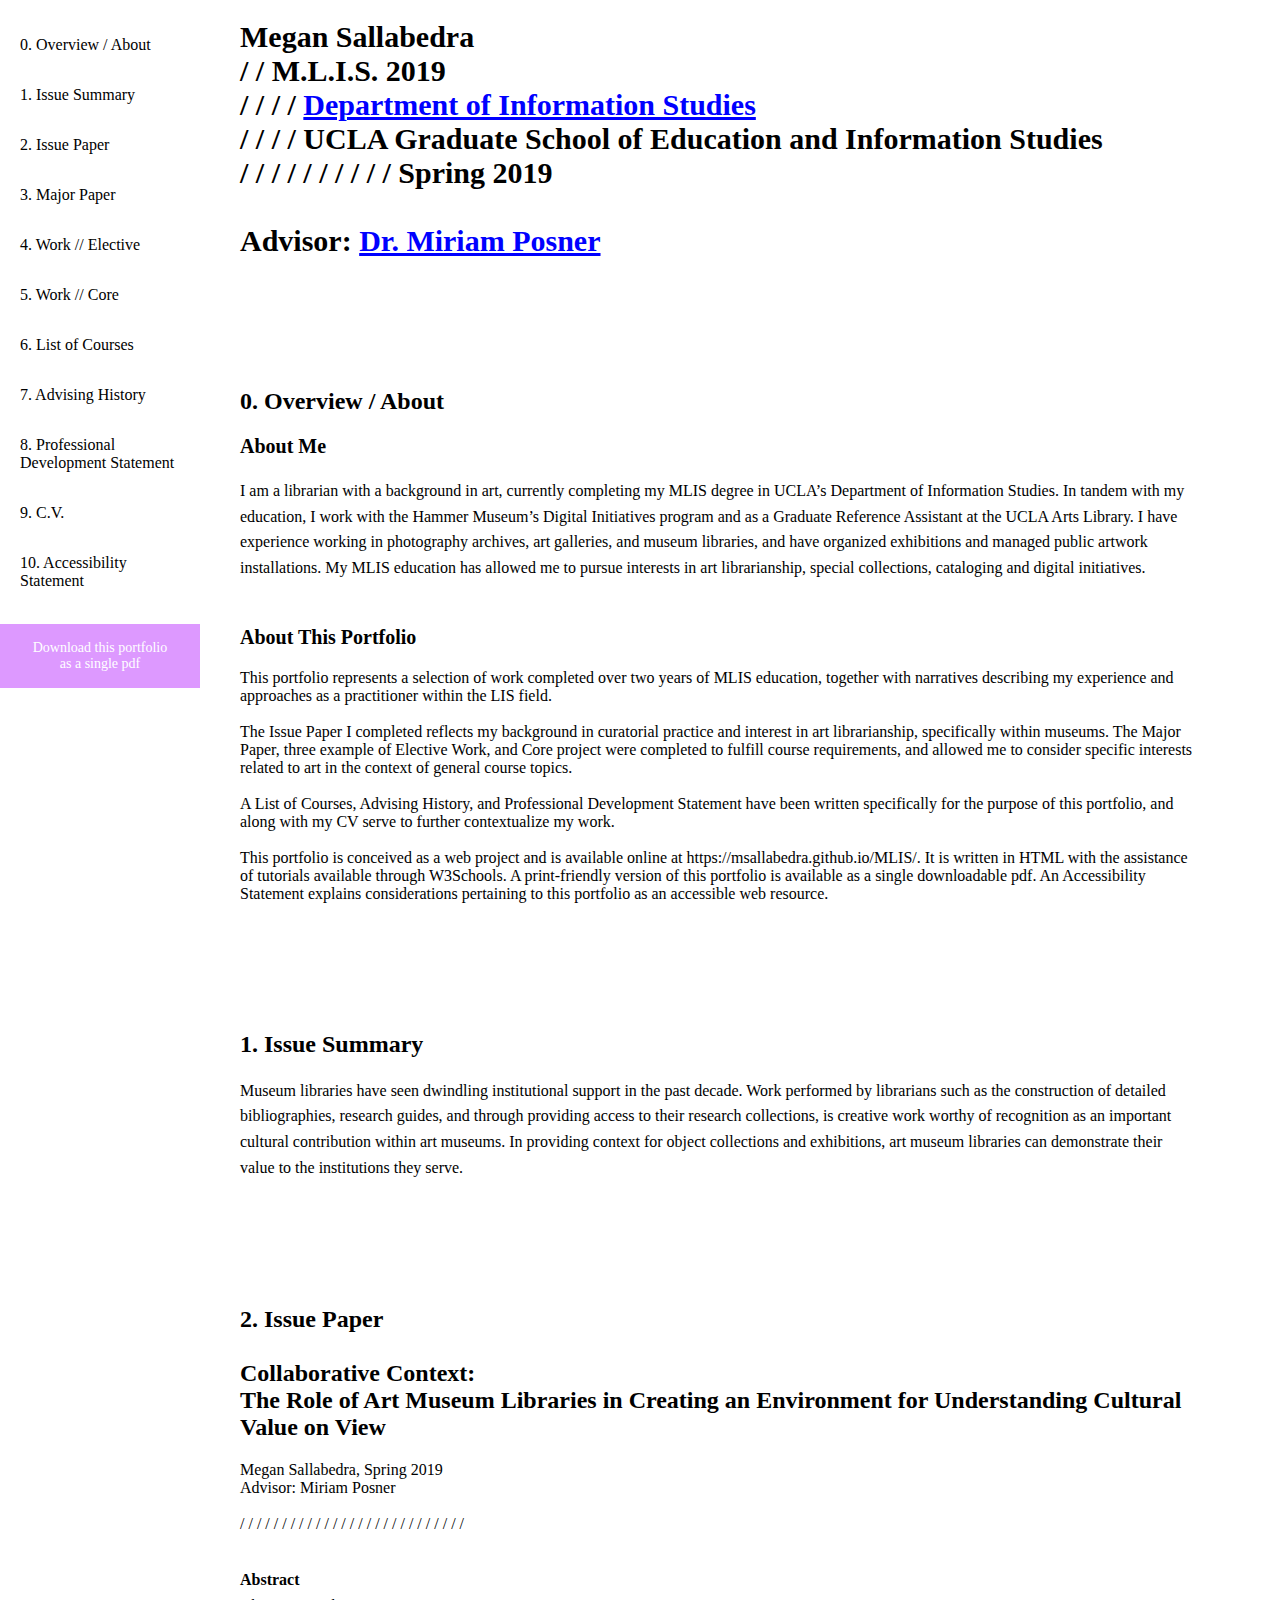
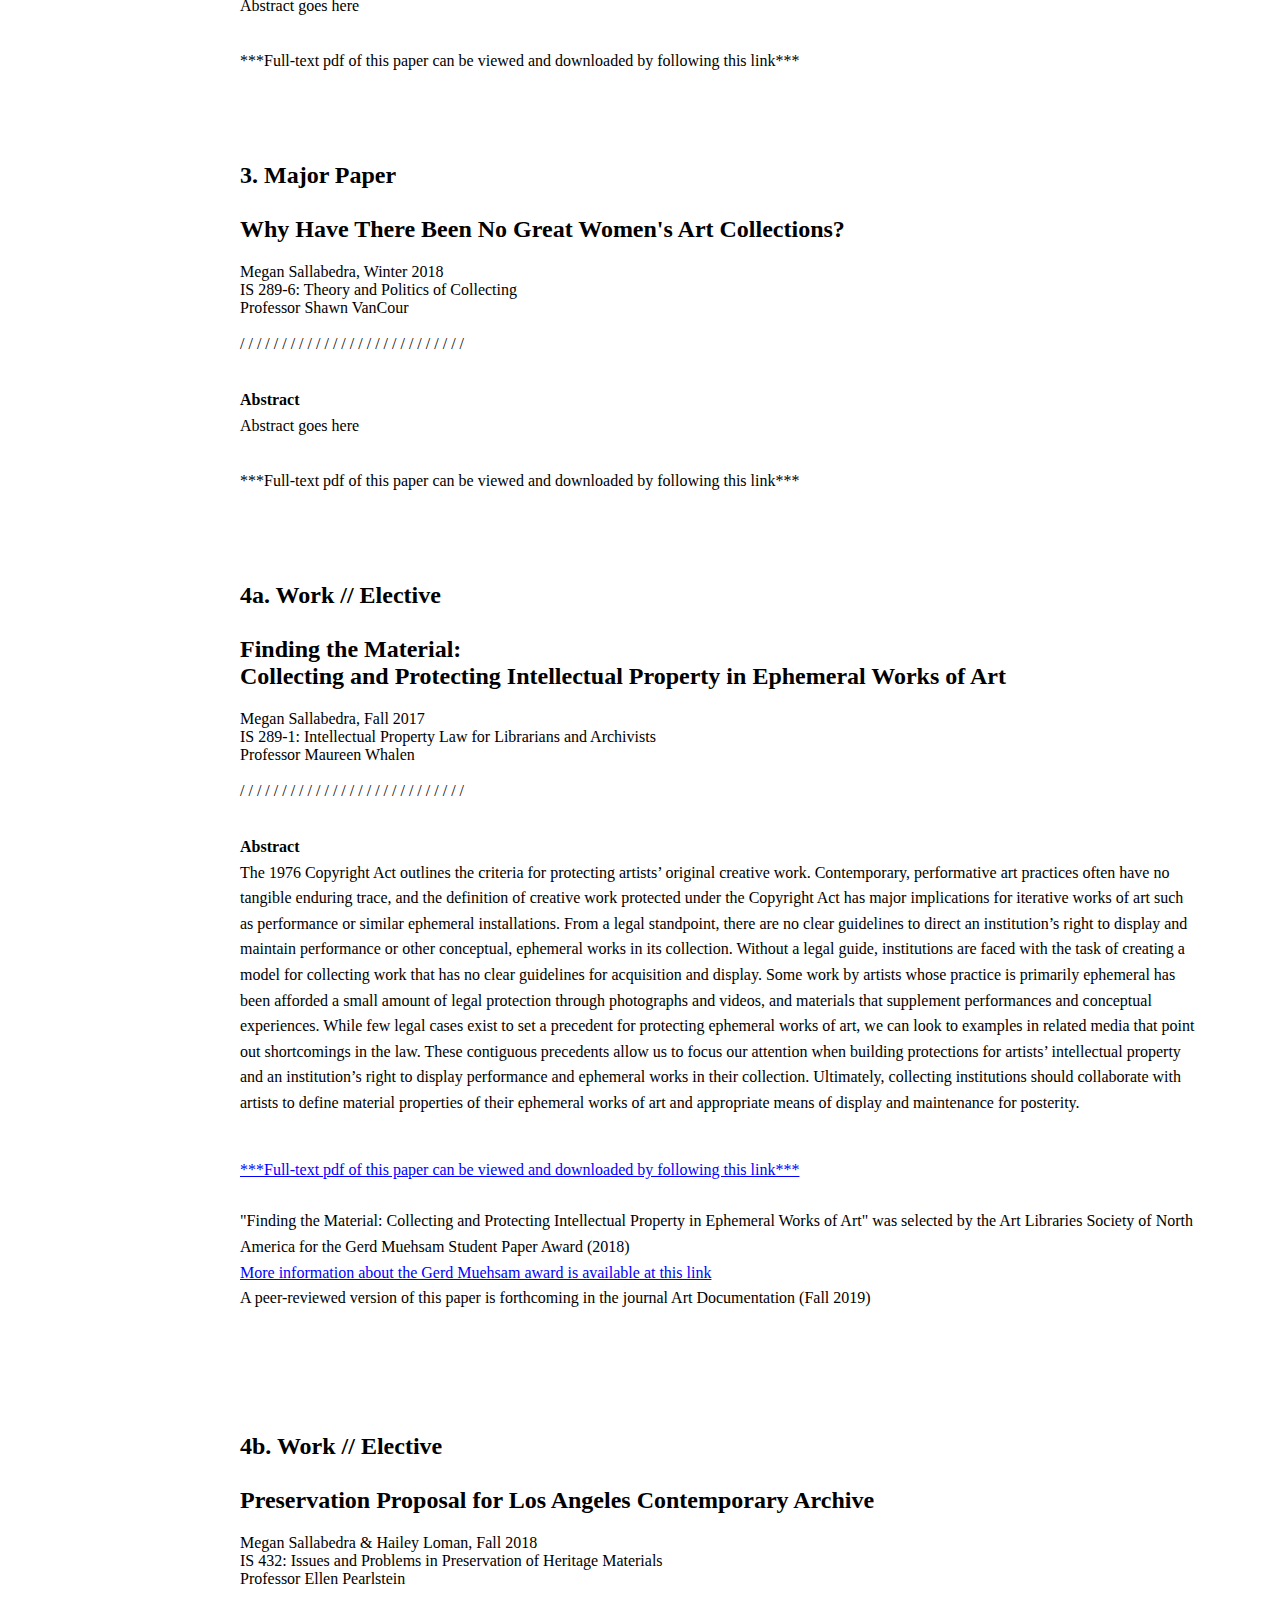
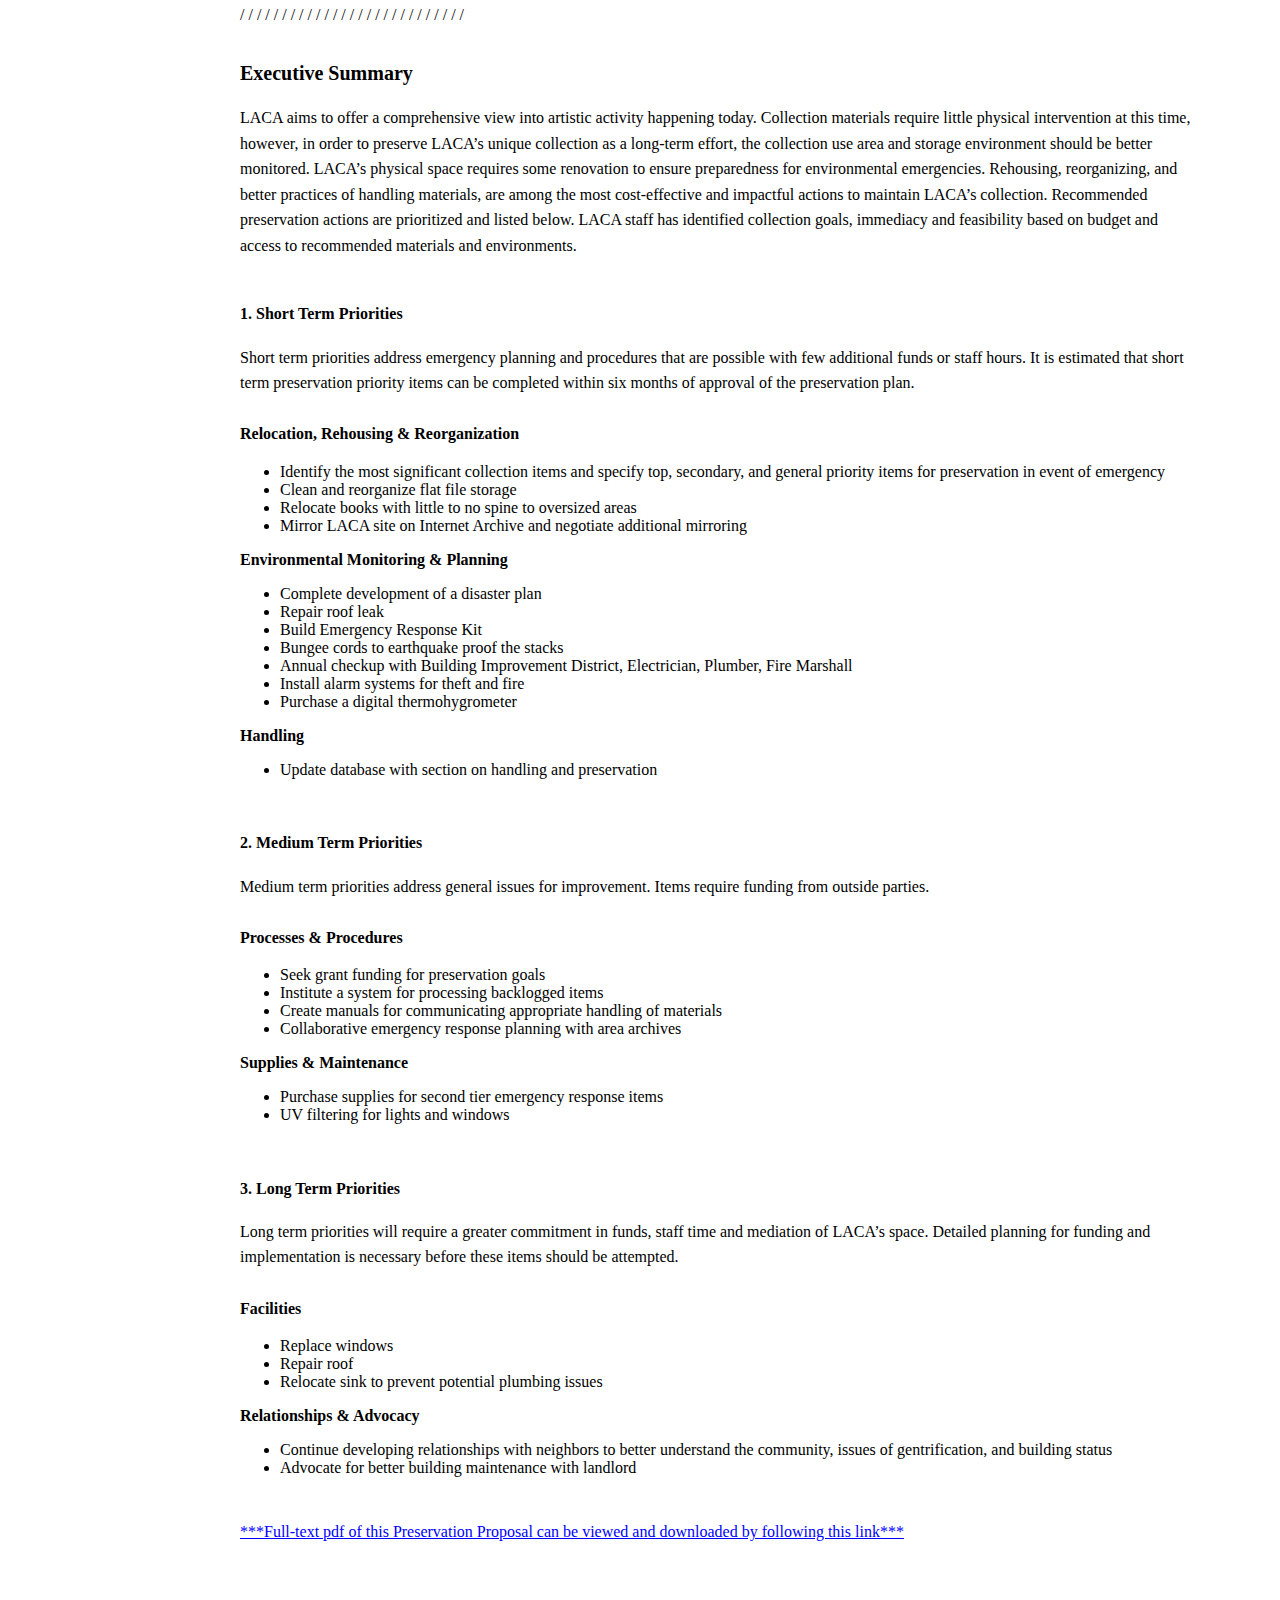
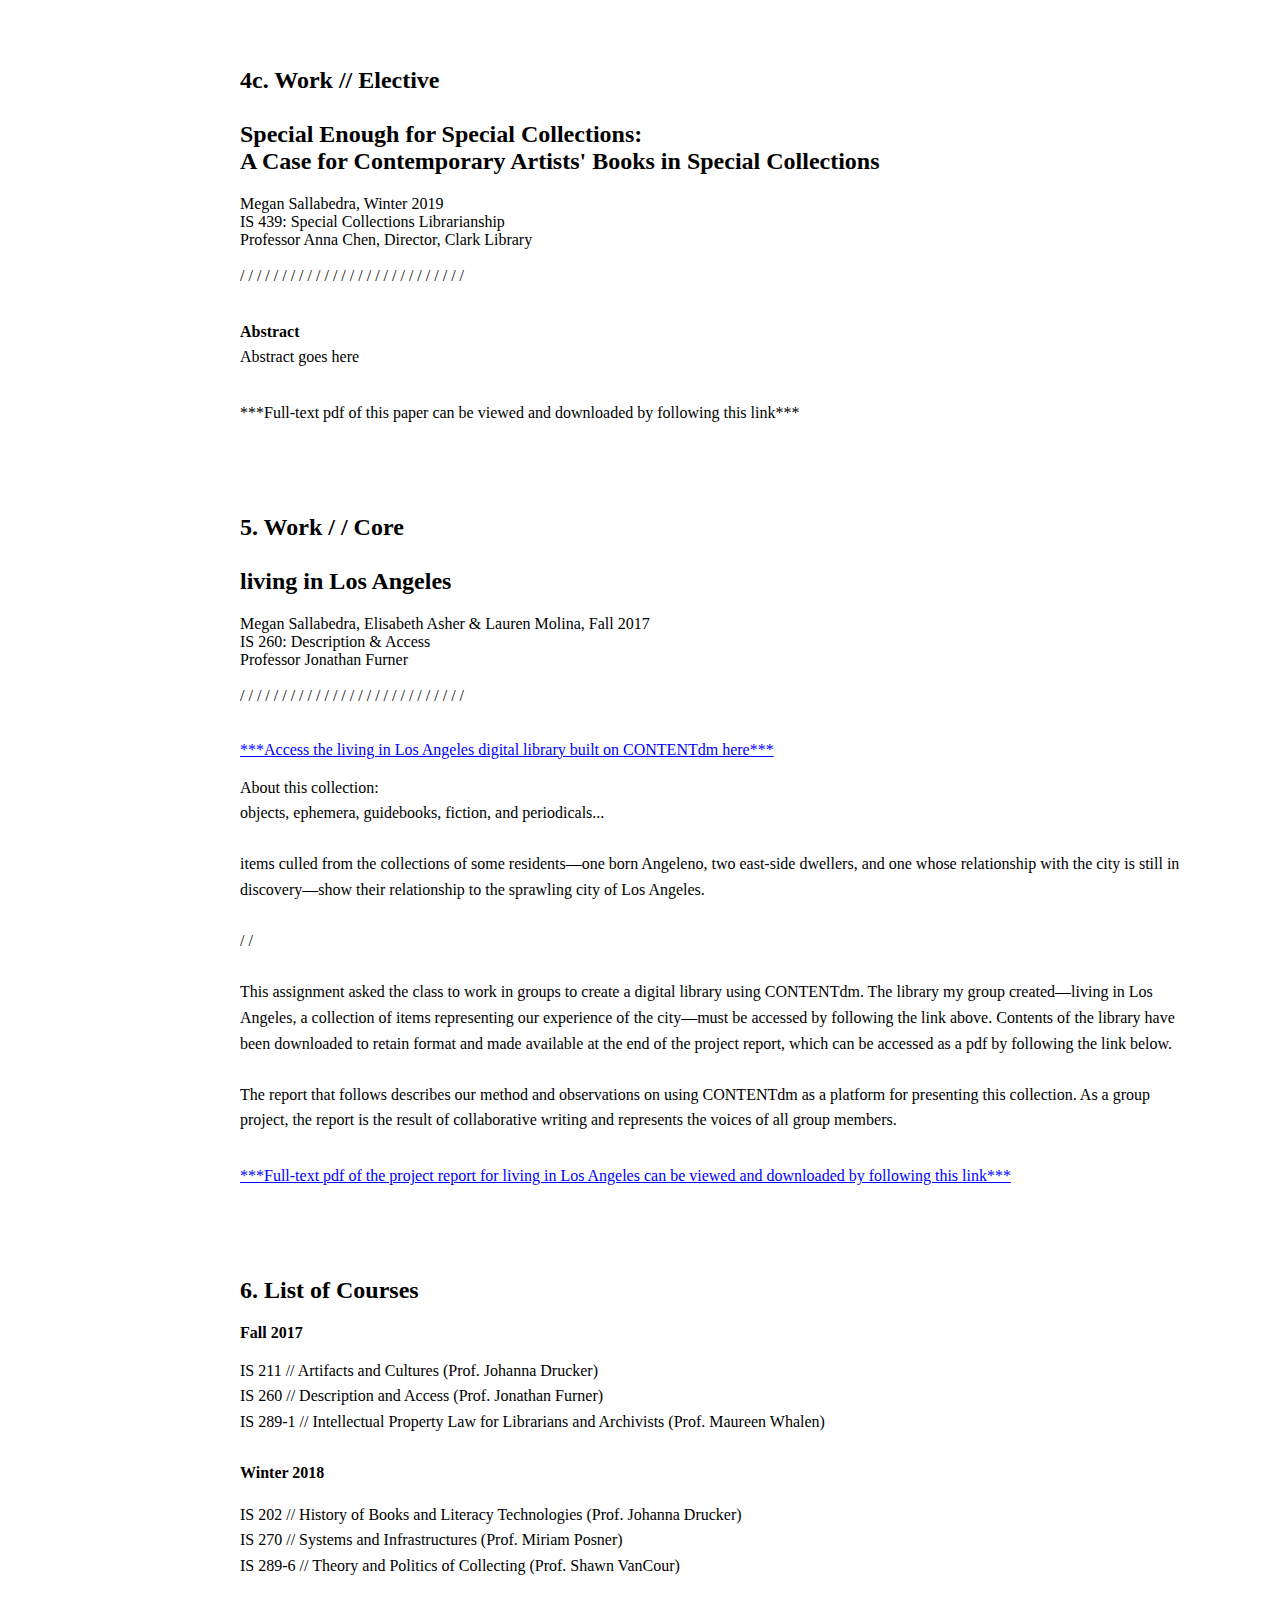
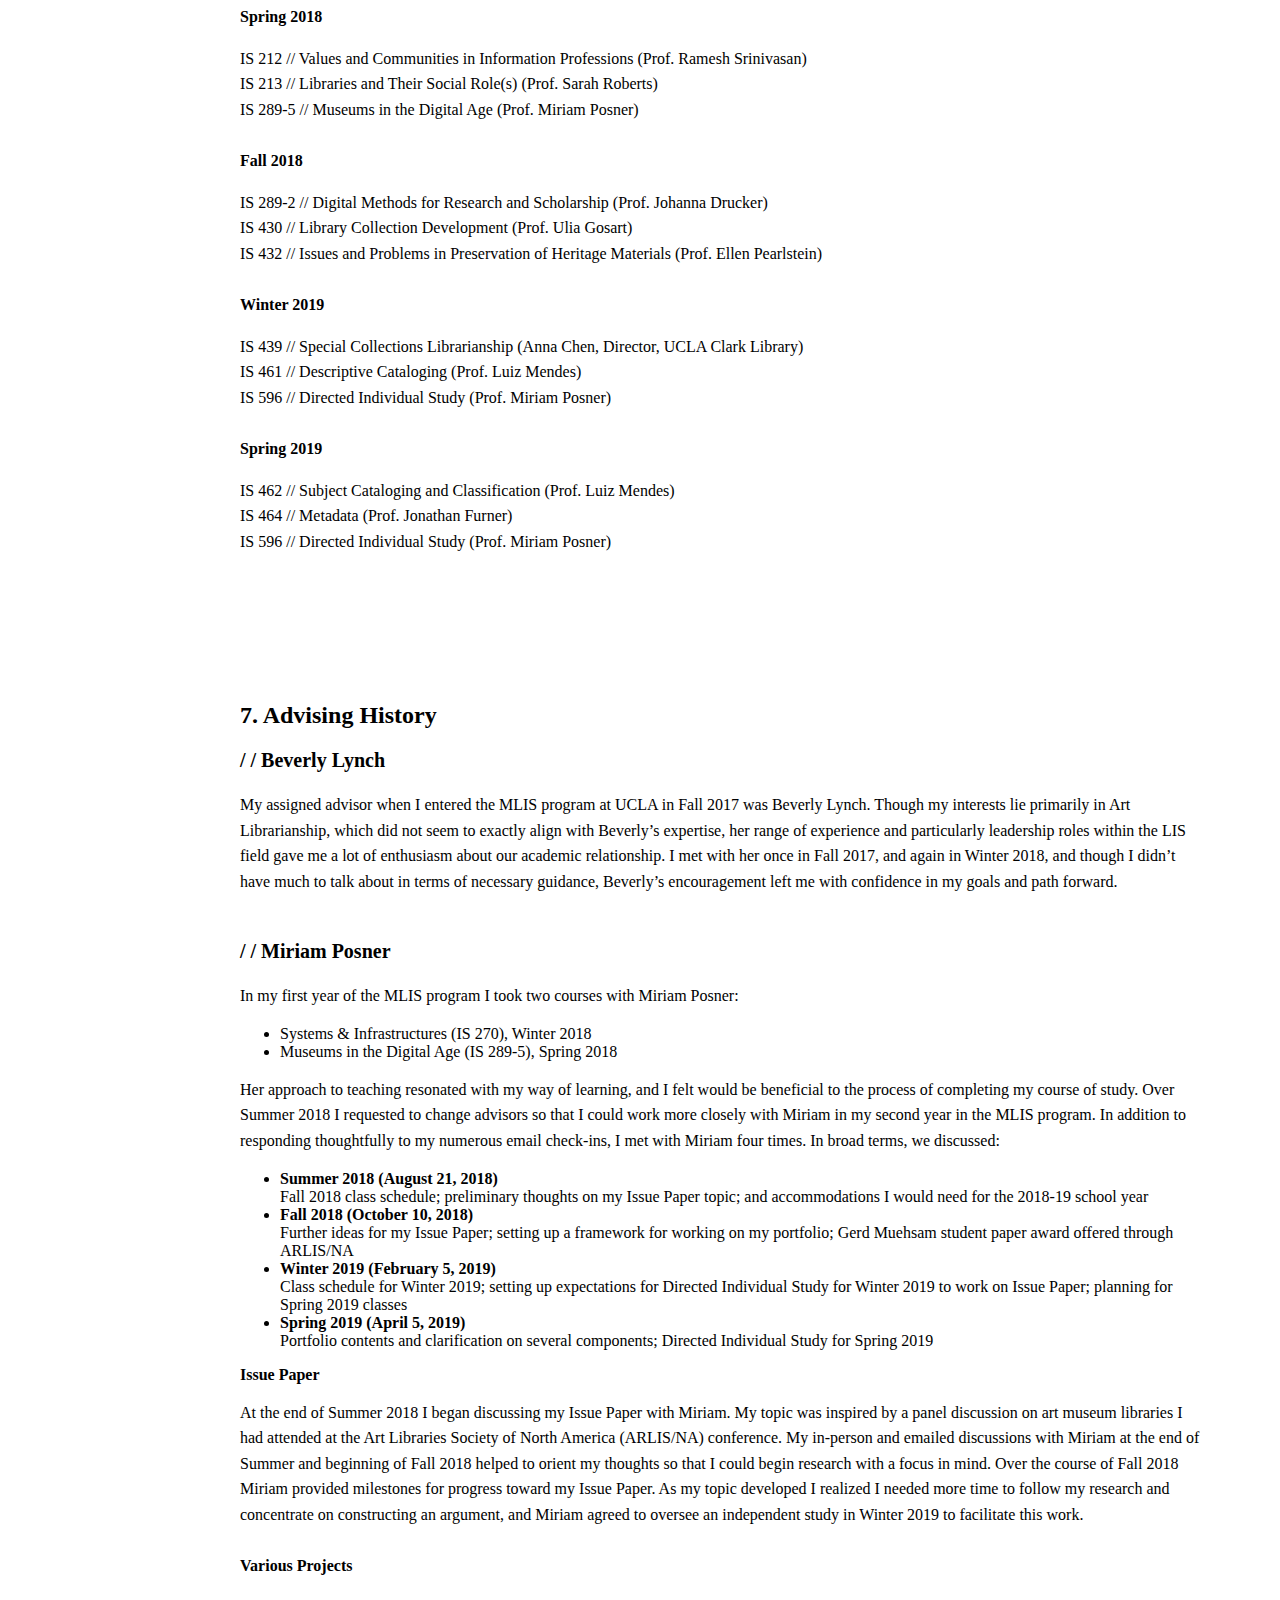
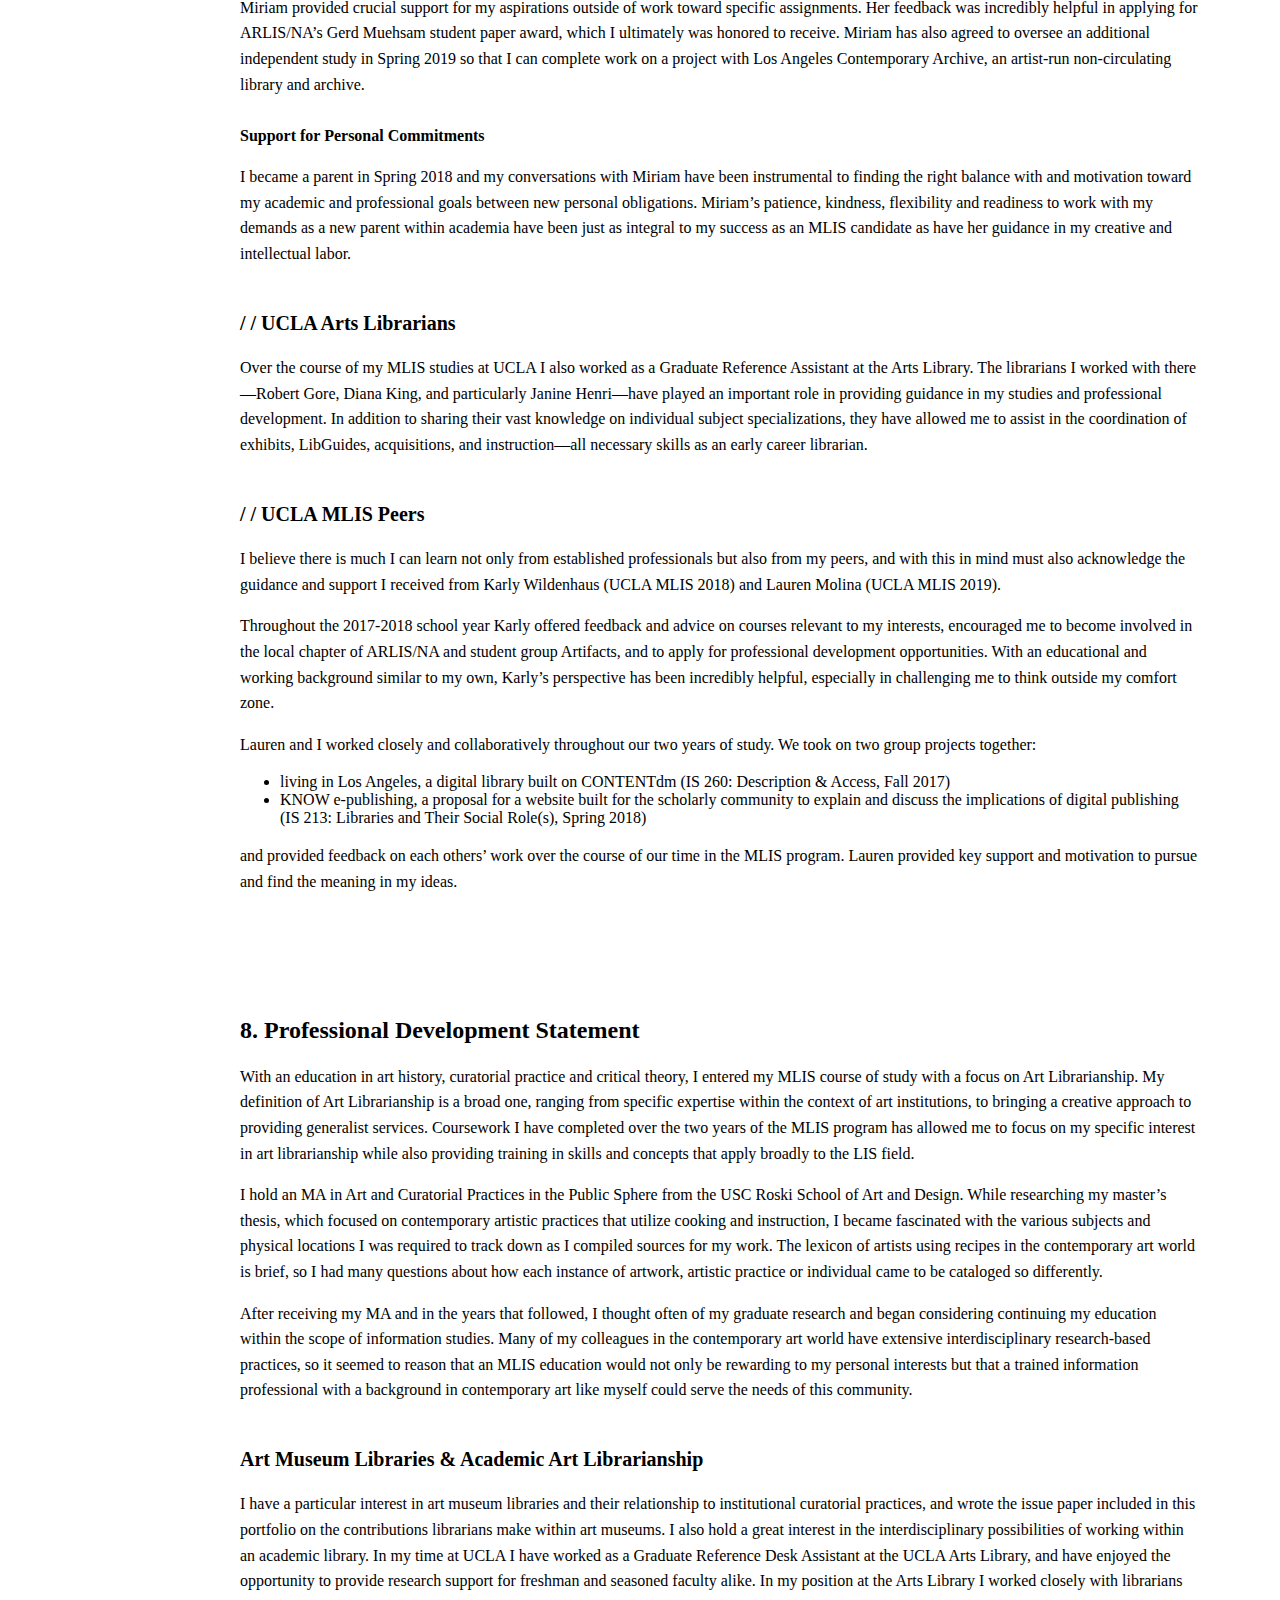
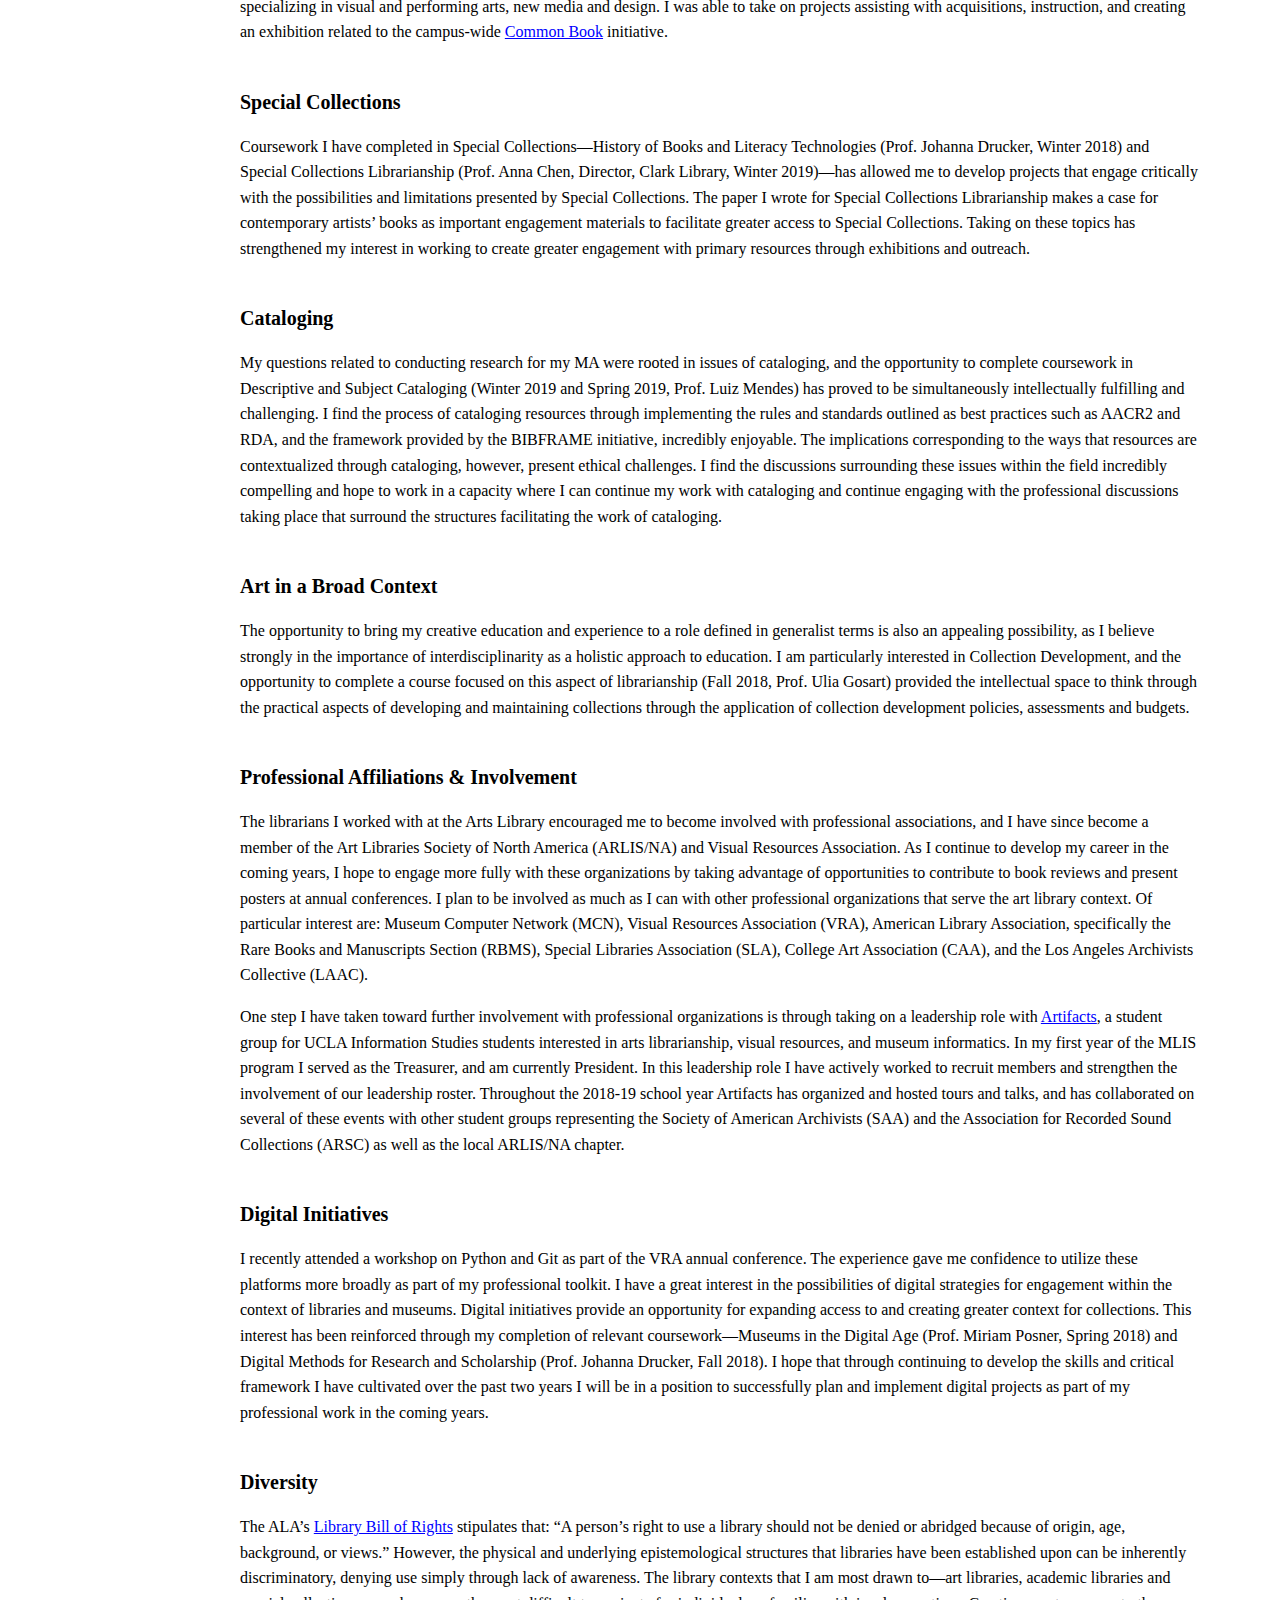
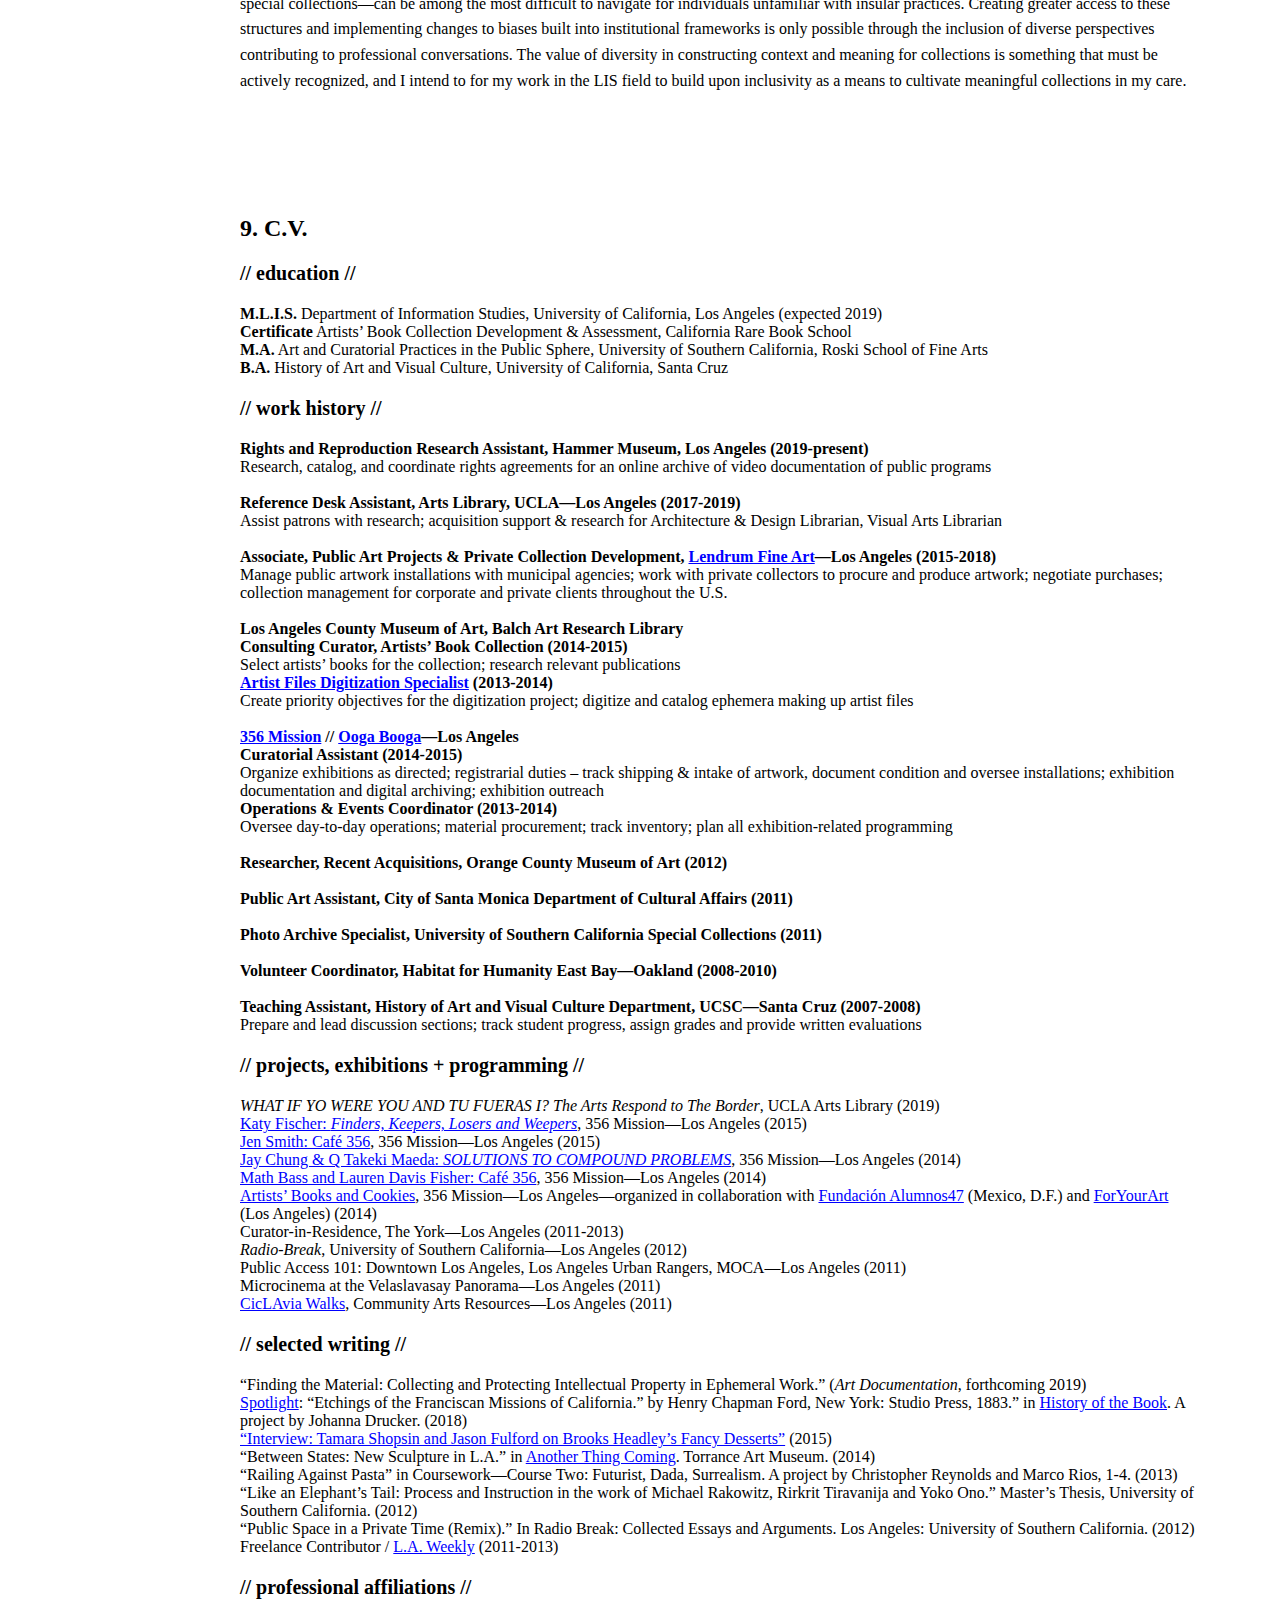
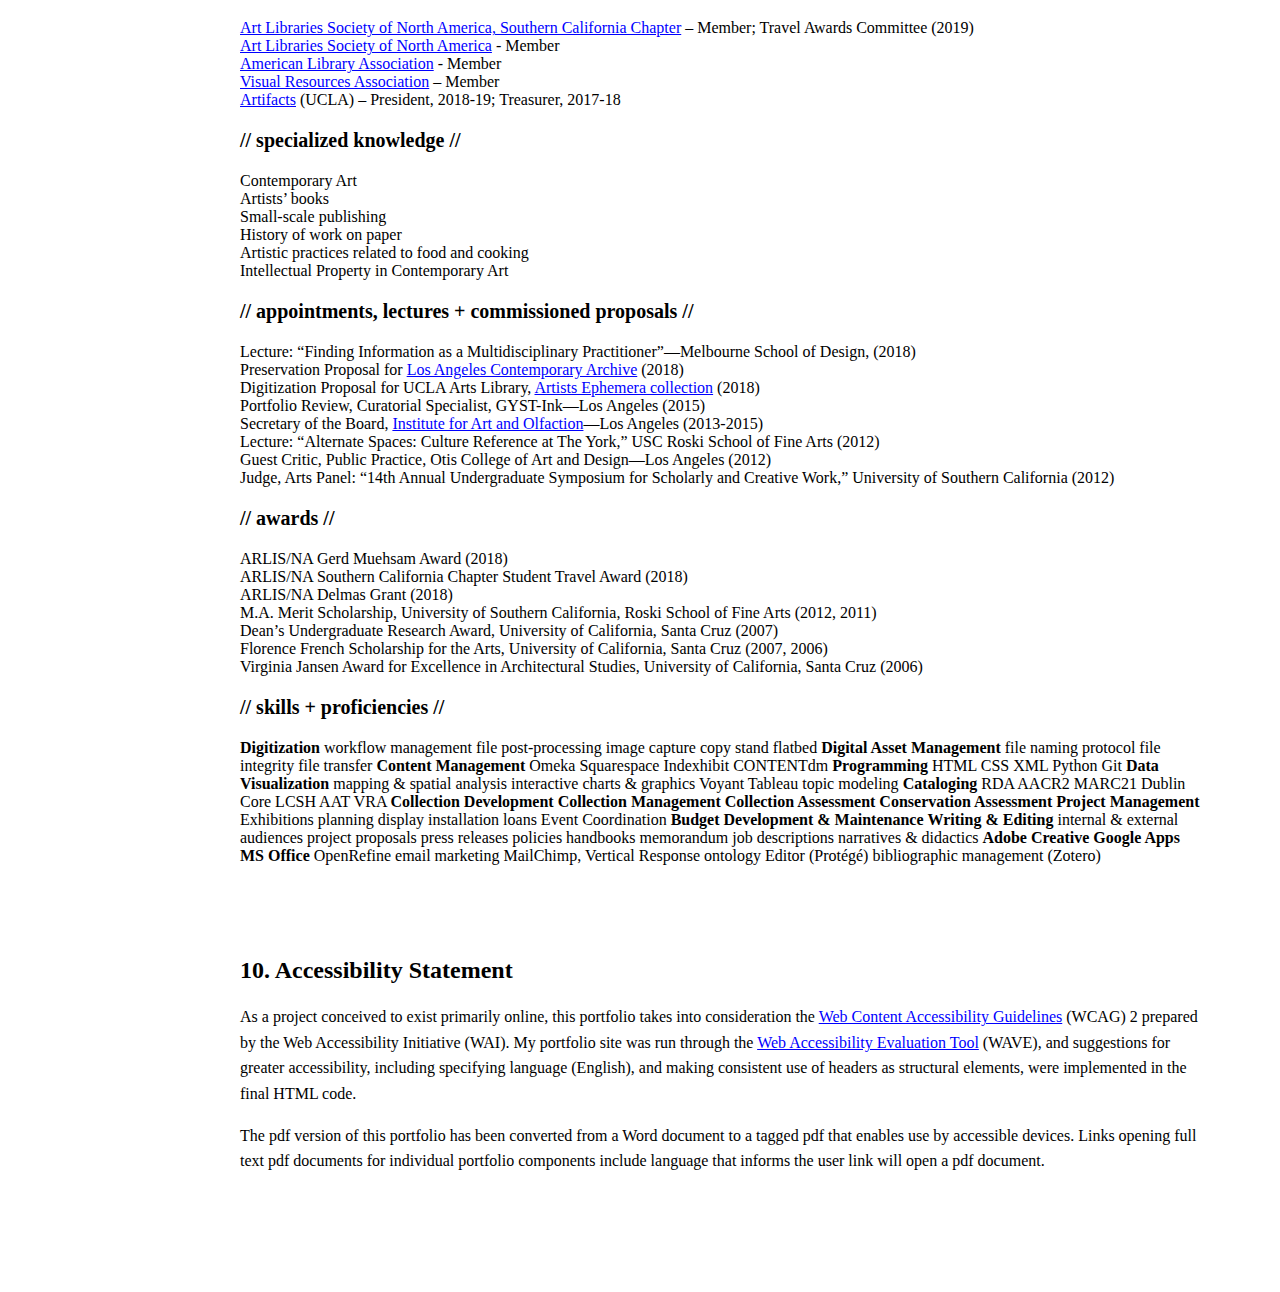
==== commit a18dceb3: "additional formatting" ====
--- a/index.html
+++ b/index.html
@@ -24,7 +24,8 @@
   <a href="#profdev">8. Professional Development Statement</a>
   <a href="#cv">9. C.V.</a>
   <a href="#accessibility">10. Accessibility Statement</a>
-
+  <br>
+<button class="block">Download this portfolio as a single pdf</button>
 
 </div>
 
@@ -627,6 +628,15 @@
 <div id="accessibility"></div>
 <h2>10. Accessibility Statement</h2>
 
+<p>As a project conceived to exist primarily online, this portfolio takes into consideration the <a href="https://www.w3.org/WAI/fundamentals/components/#guidelines" target="blank">Web Content Accessibility Guidelines</a> (WCAG) 2 prepared by the Web Accessibility Initiative (WAI). My portfolio site was run through the <a href="http://wave.webaim.org/report#/https://msallabedra.github.io/MLIS/" target="blank">Web Accessibility Evaluation Tool</a> (WAVE), and suggestions for greater accessibility, including specifying language (English), and making consistent use of headers as structural elements, were implemented in the final HTML code. 
+
+<p>The pdf version of this portfolio has been converted from a Word document to a tagged pdf that enables use by accessible devices. Links opening full text pdf documents for individual portfolio components include language that informs the user link will open a pdf document.    
+
+<br>
+<br>
+<br>
+<br>
+<br>
 
 
 
--- a/style-1.css
+++ b/style-1.css
@@ -39,6 +39,25 @@
 .sidenav a:hover {
   background-color: #e6b3ff;
   color: white;
+}
+
+
+.block {
+  display: block;
+  width: 200px;
+  border: none;
+  background-color: #dd99ff;
+  color: white;
+  padding: 16px 28px;
+  font-family: "Times New Roman", Times, serif;
+  font-size: 14px;
+  cursor: pointer;
+  text-align: center;
+}
+
+.block:hover {
+  background-color: #ddd;
+  color: black;
 }
 
 
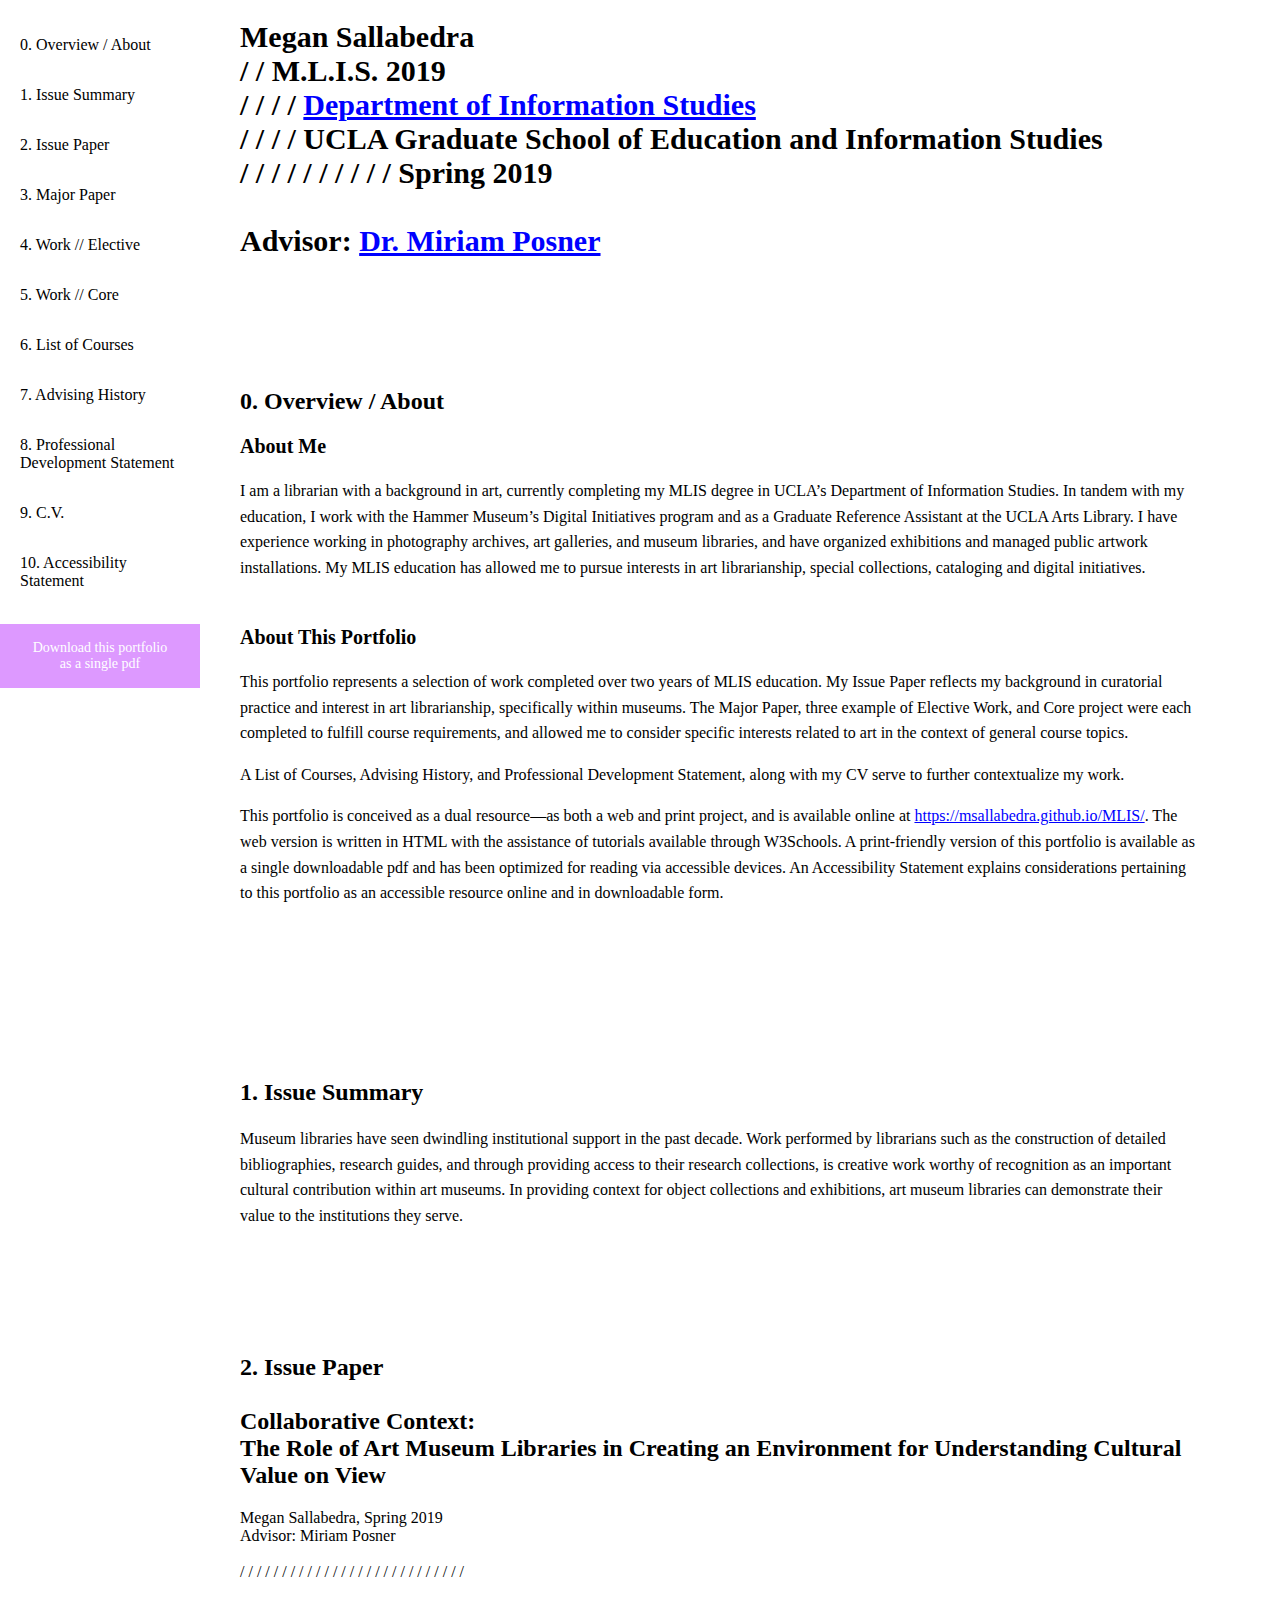
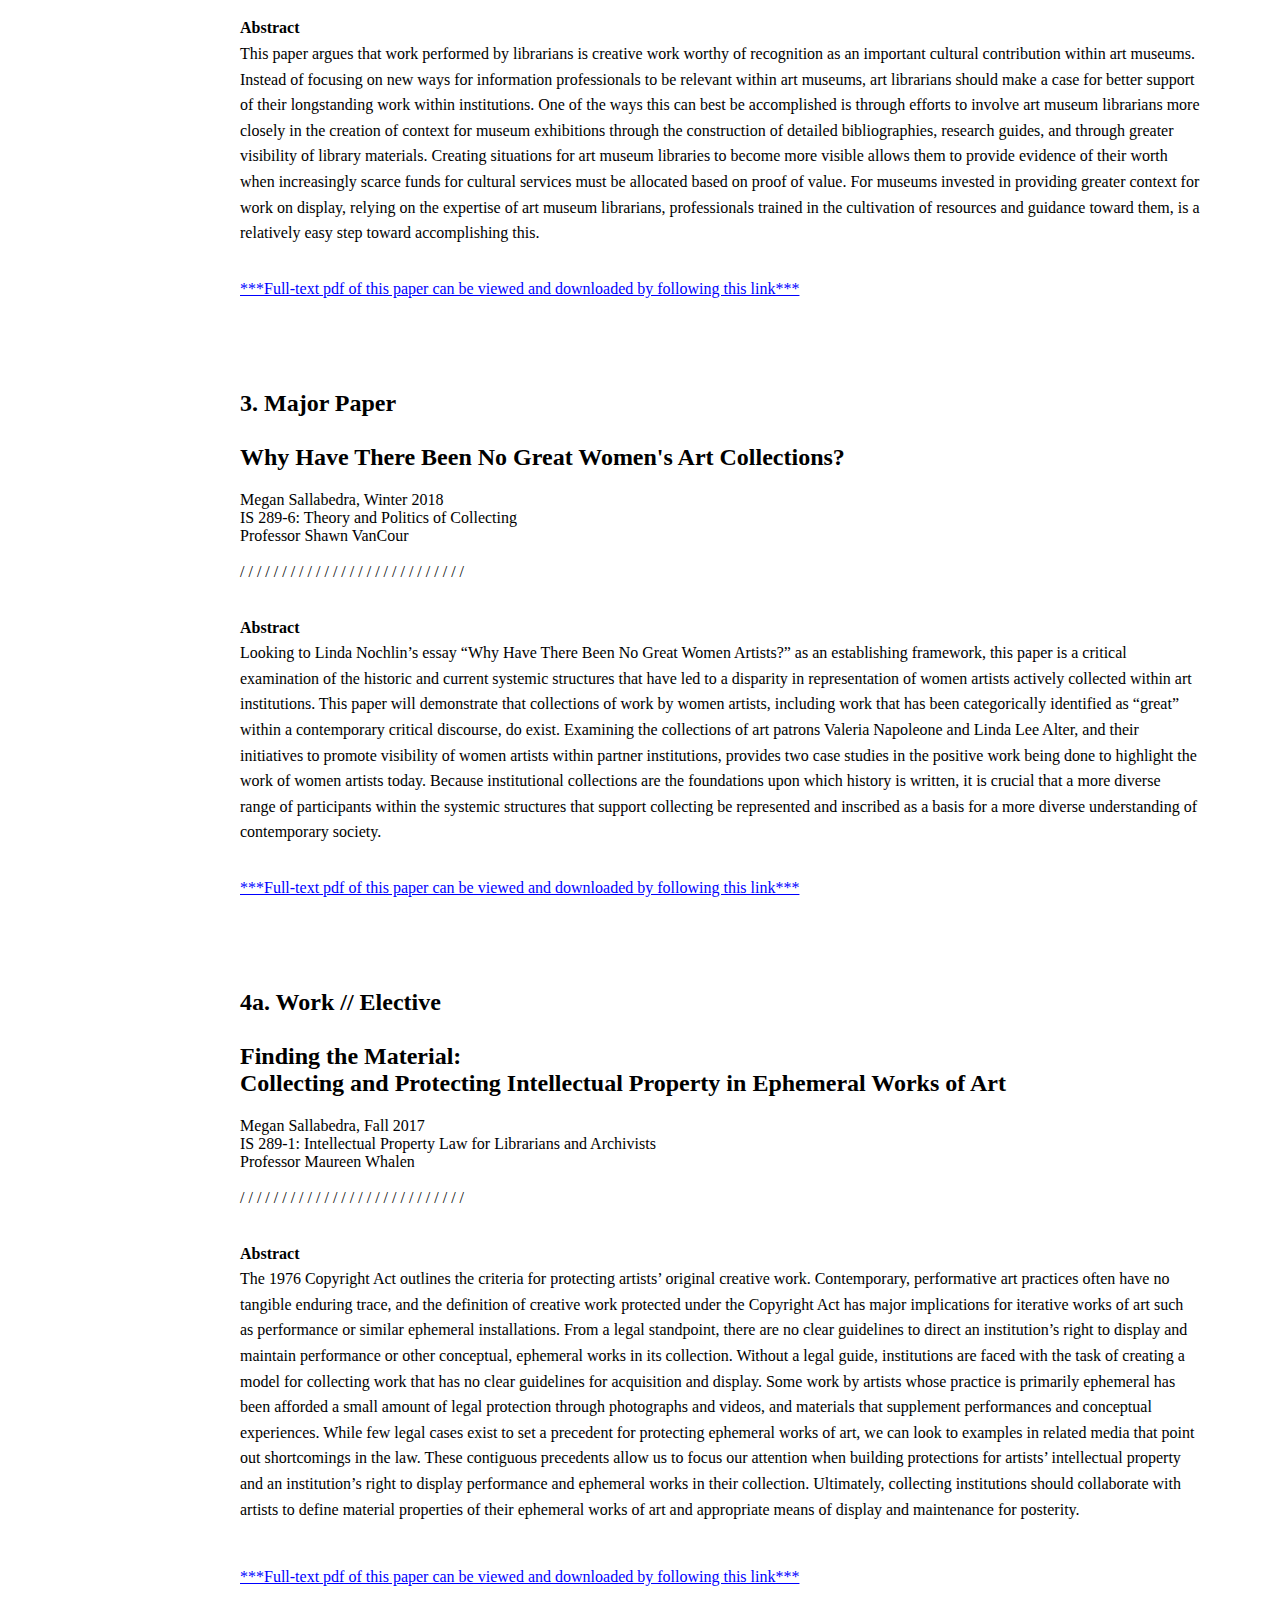
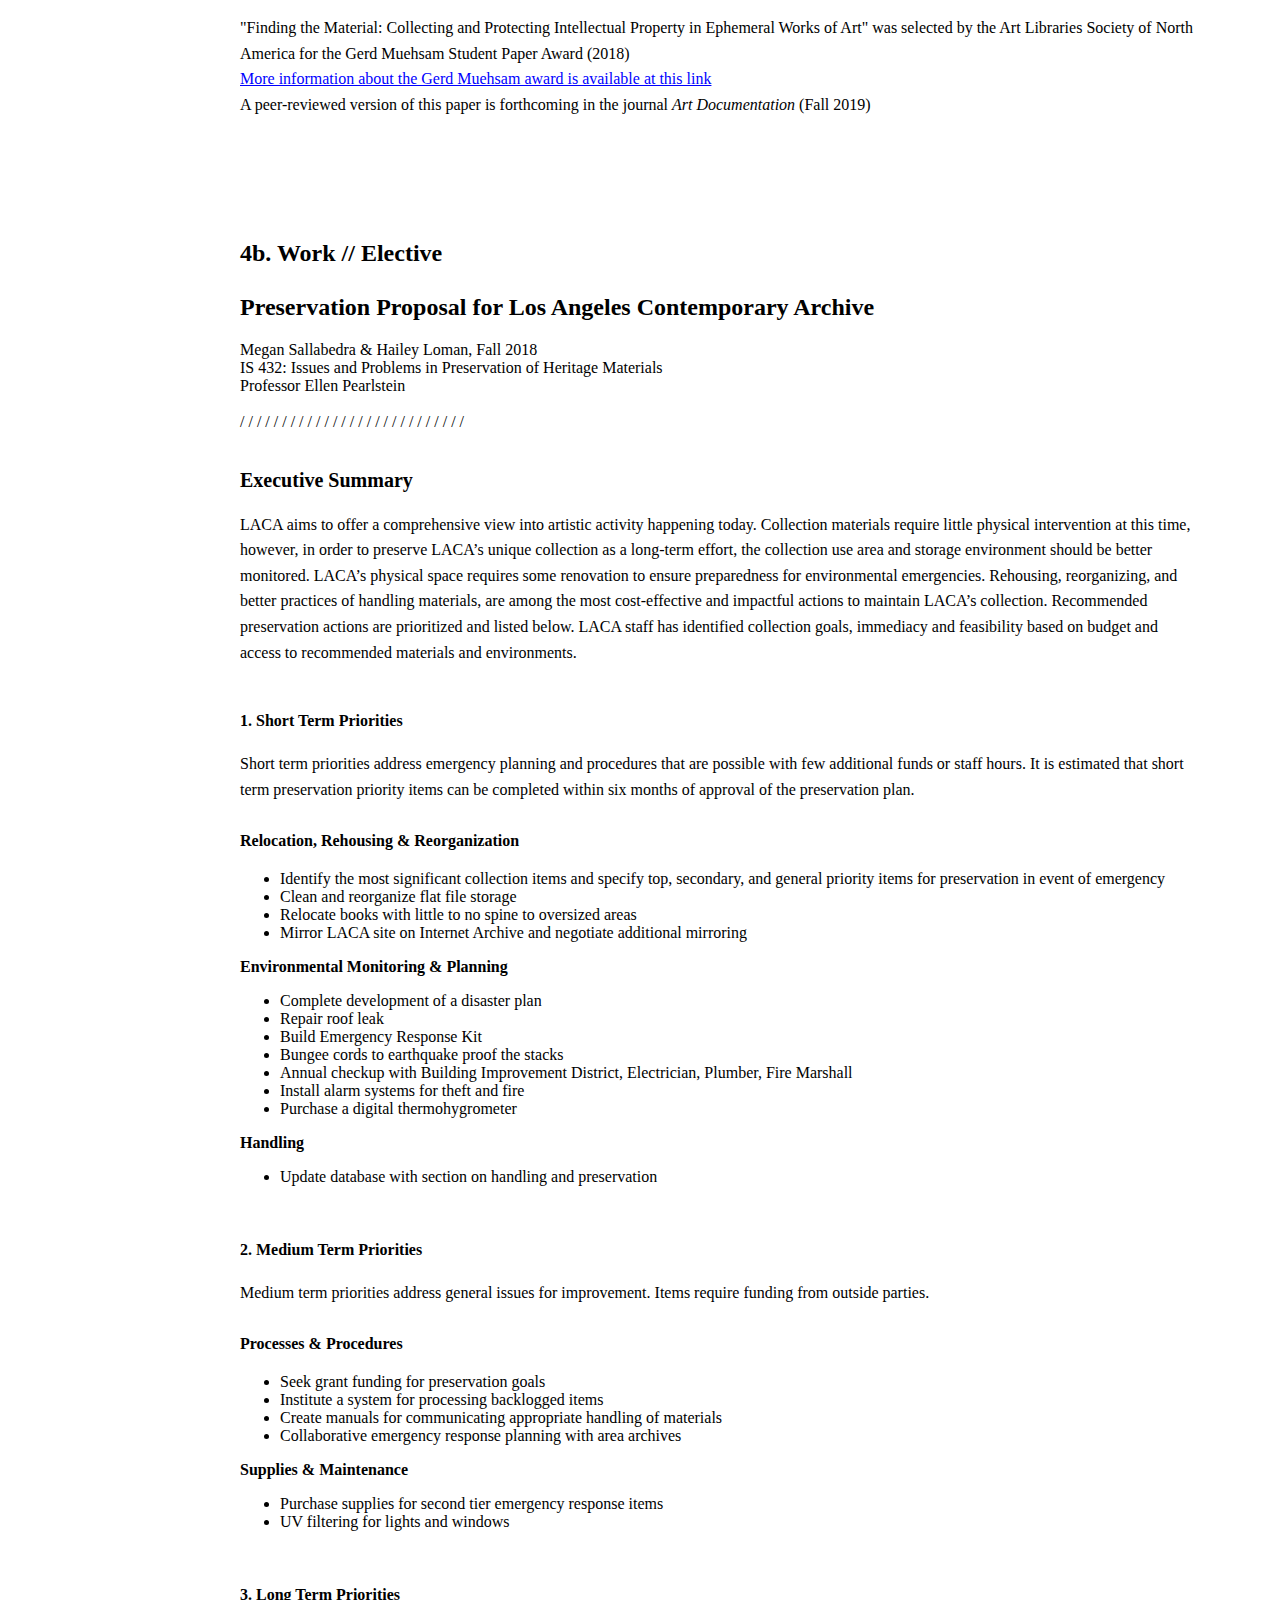
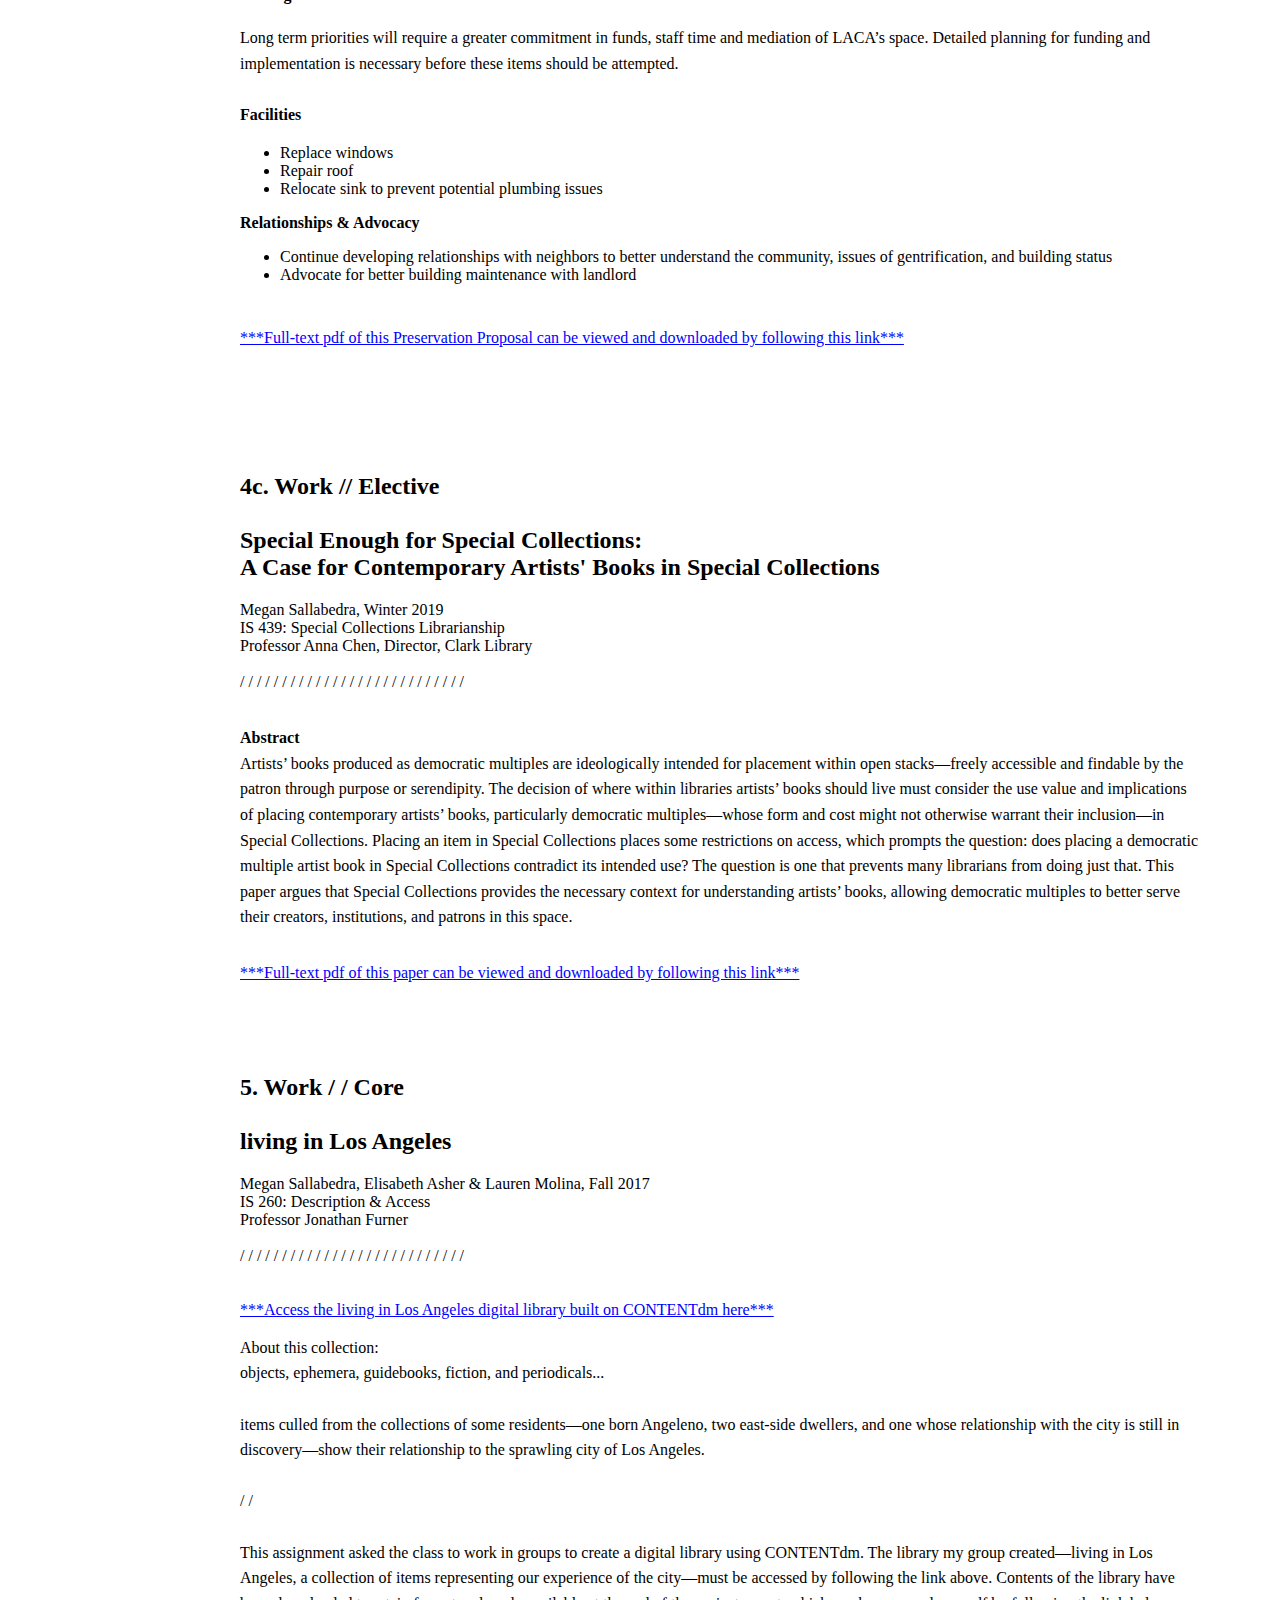
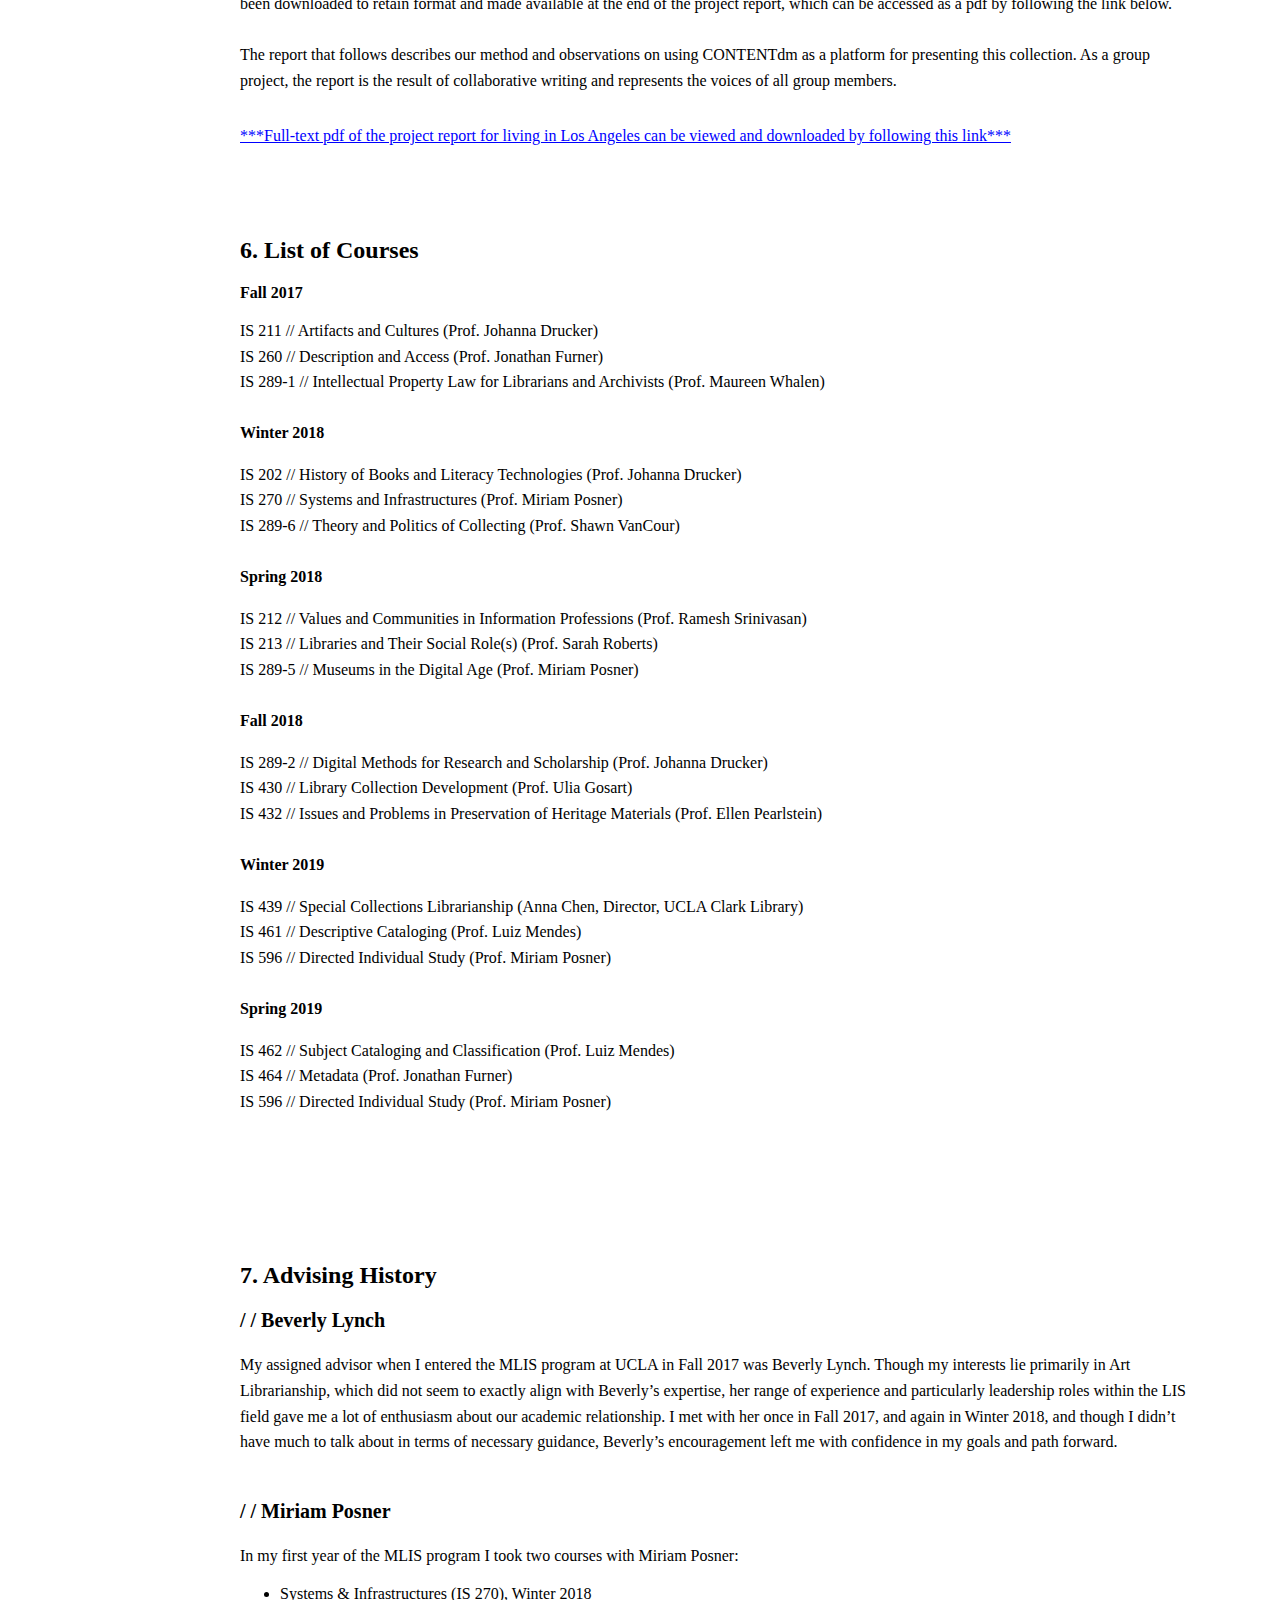
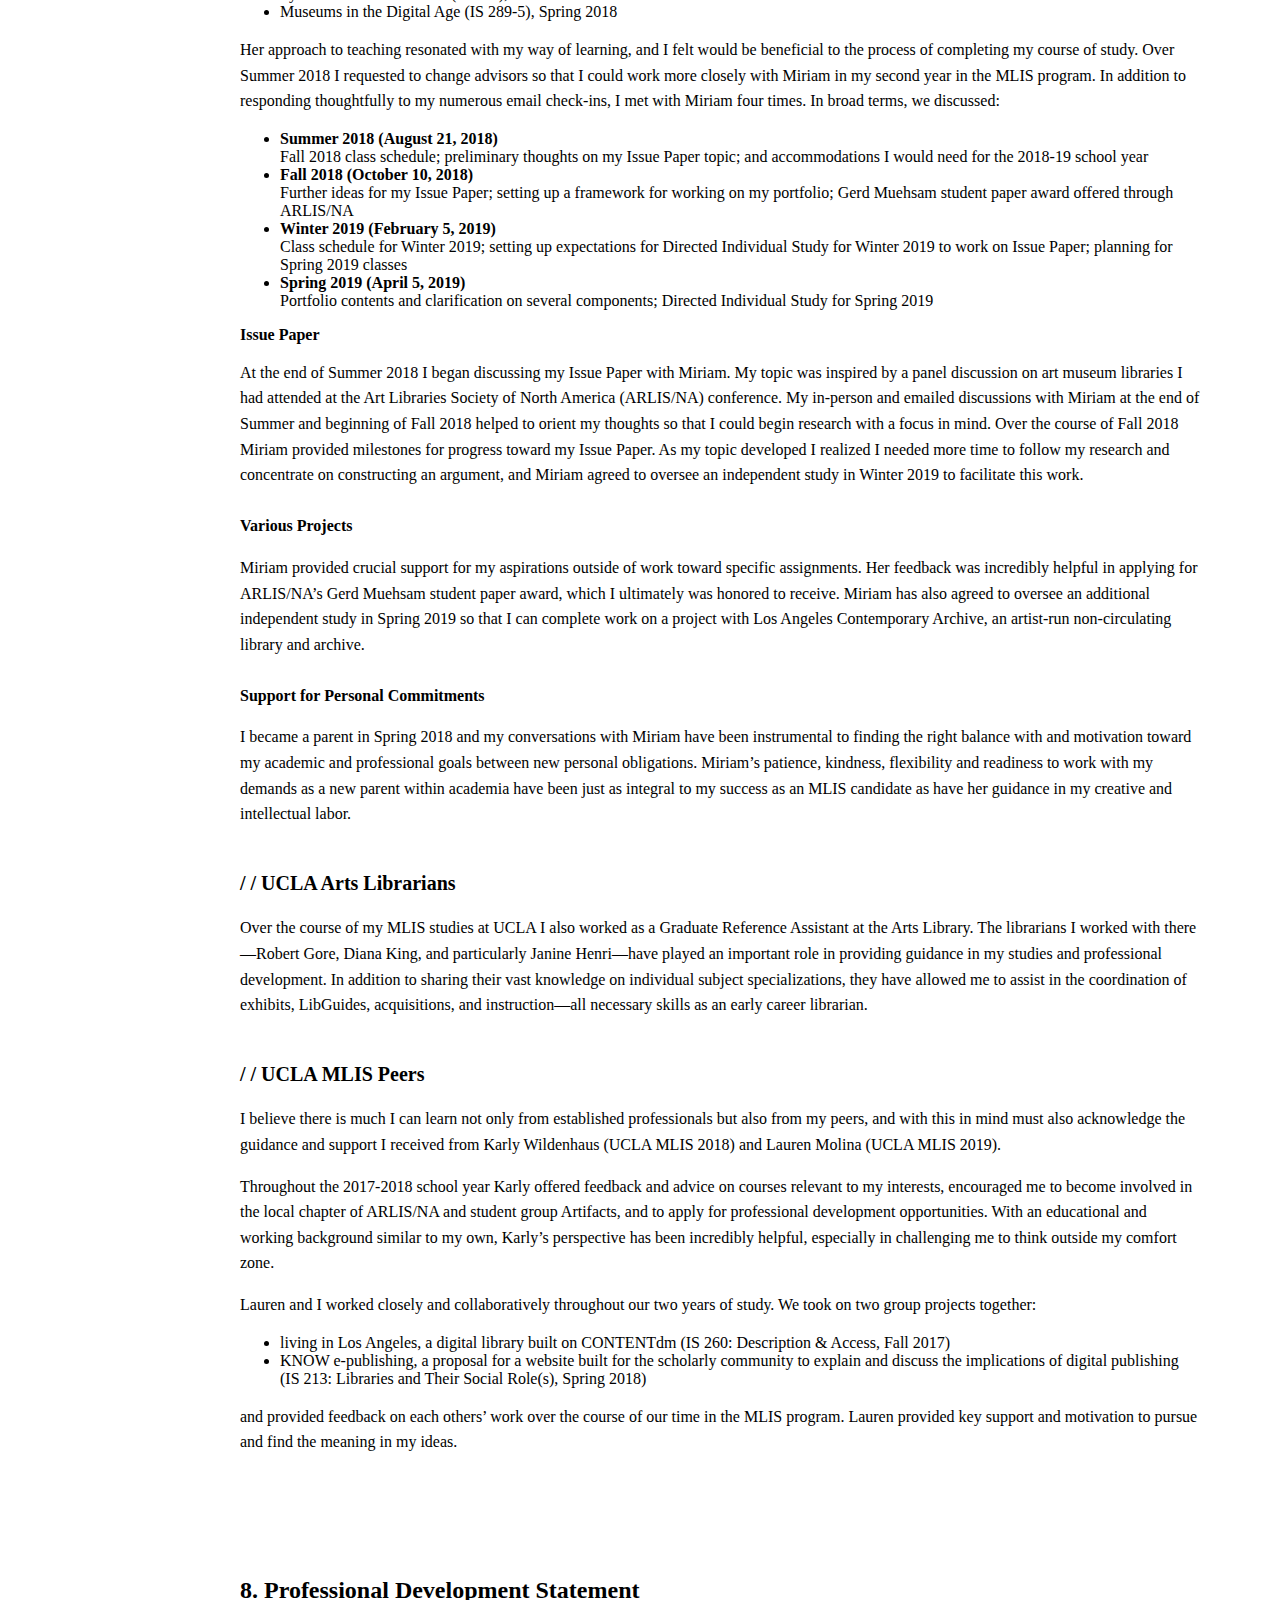
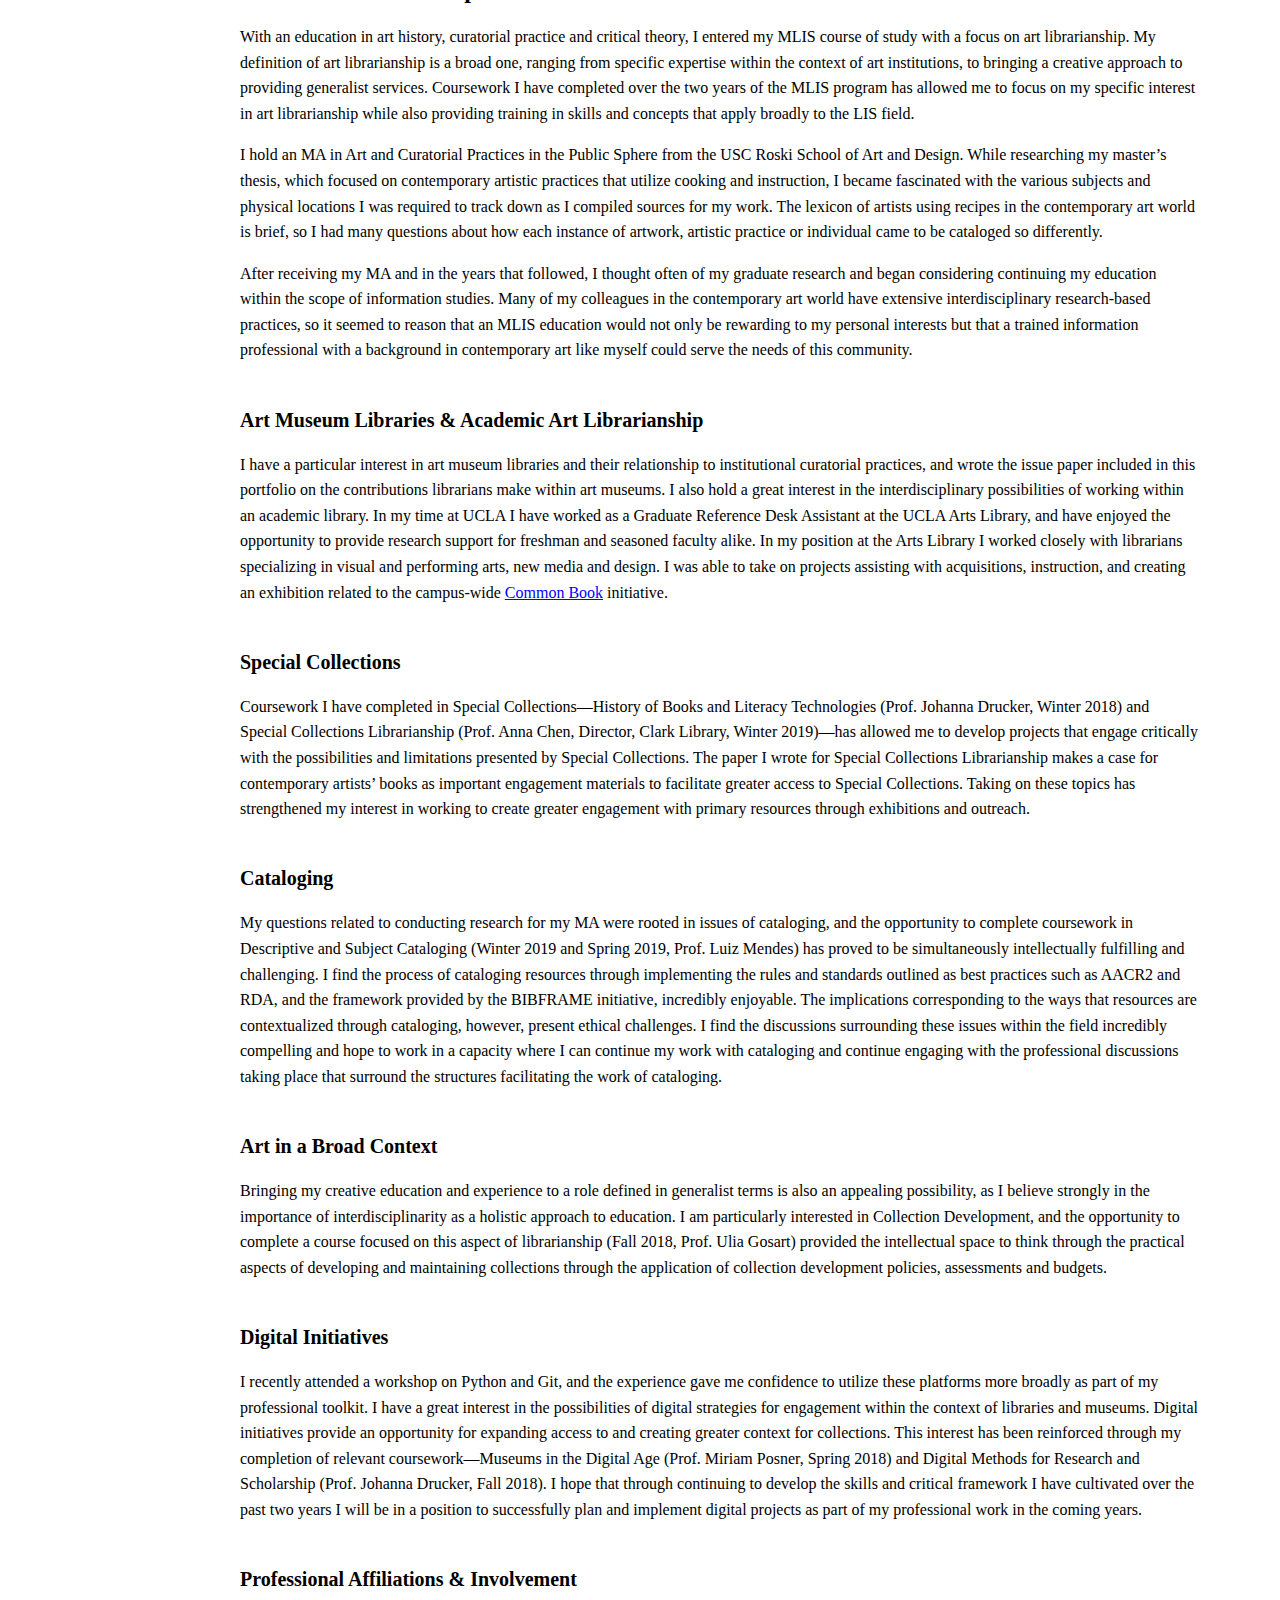
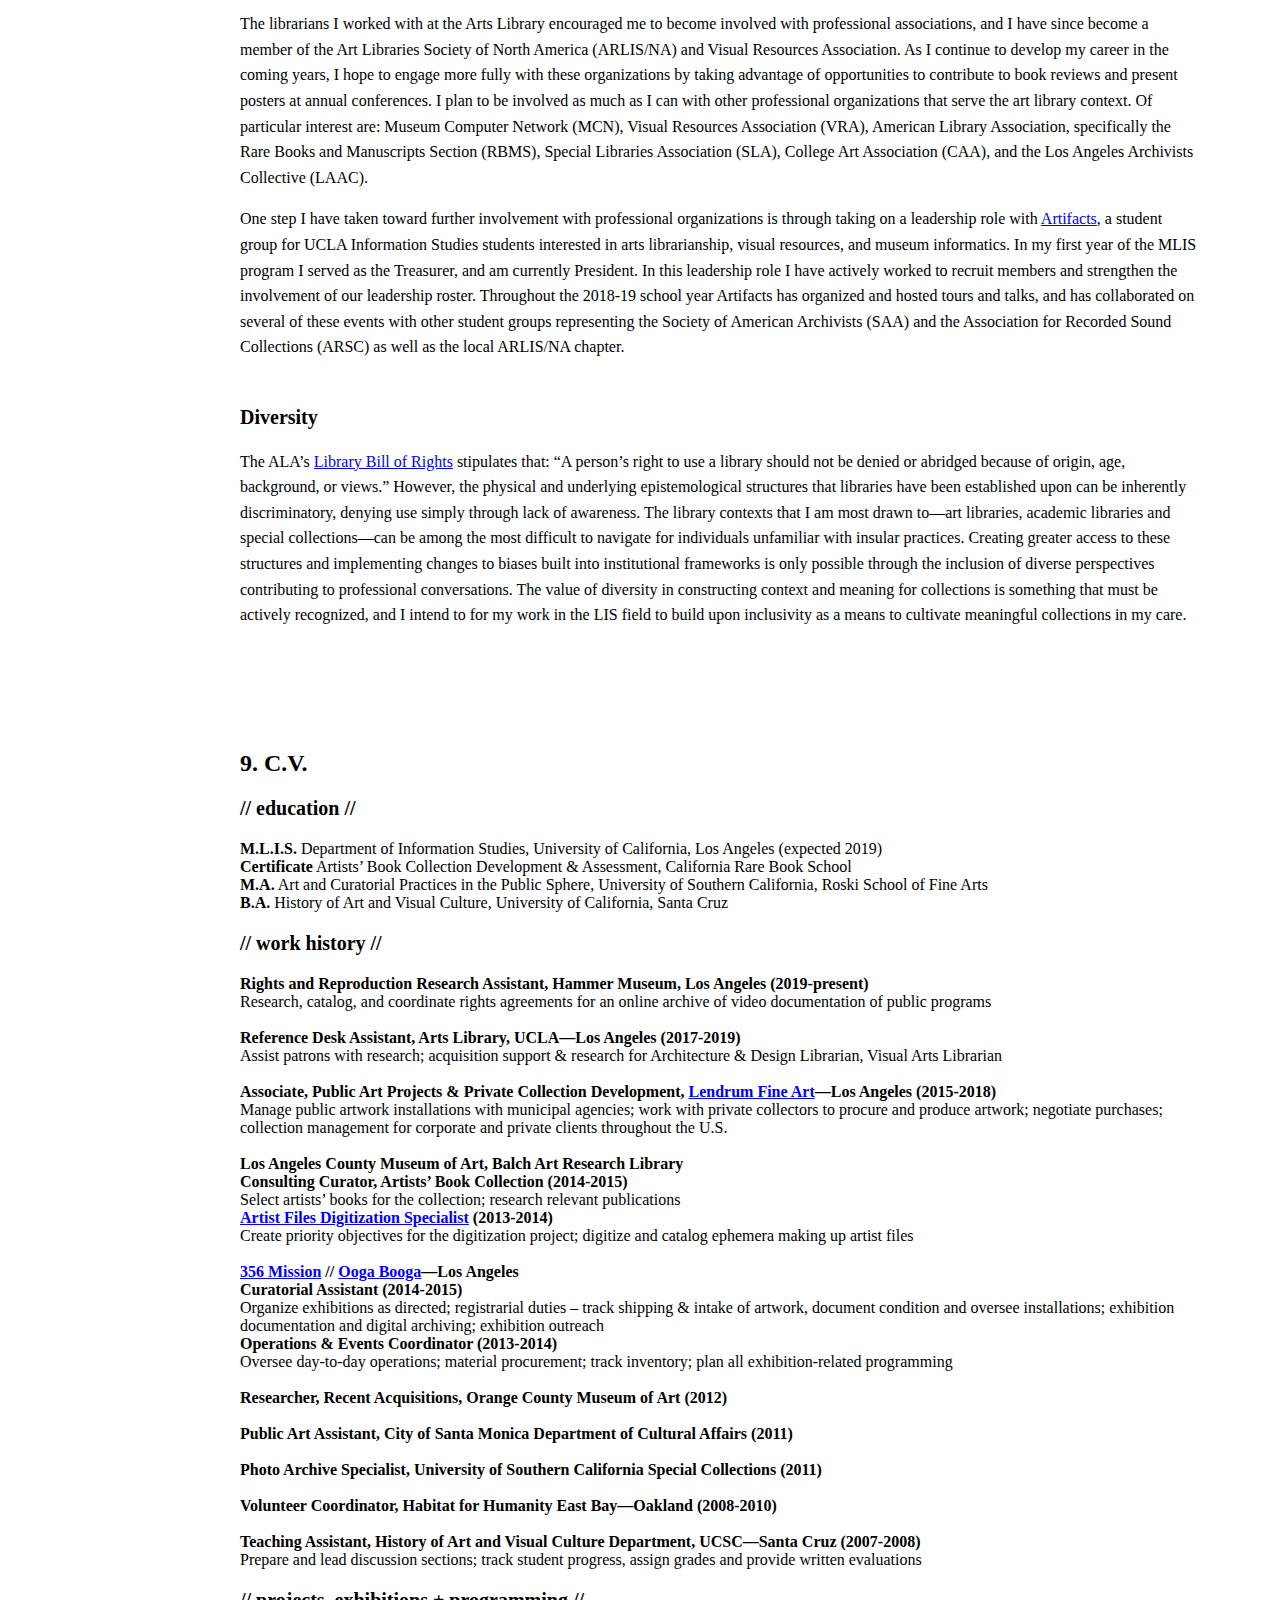
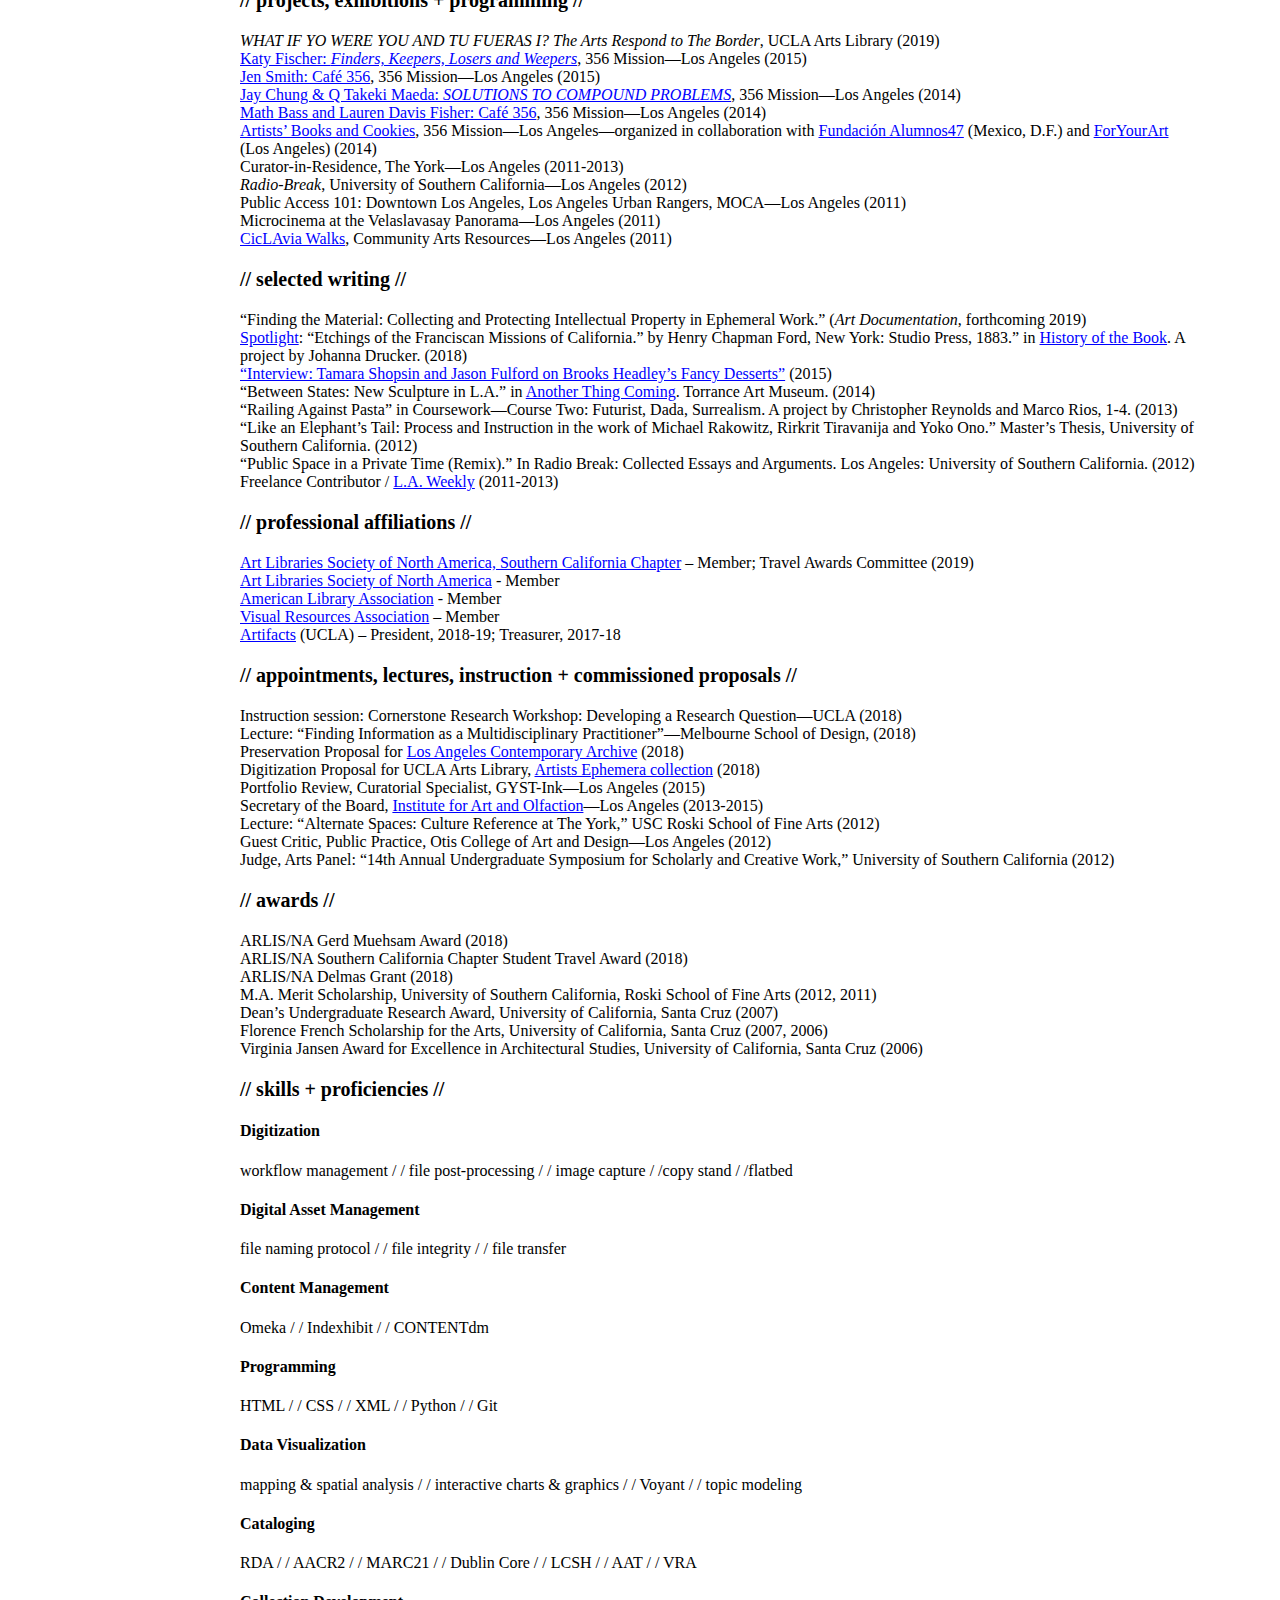
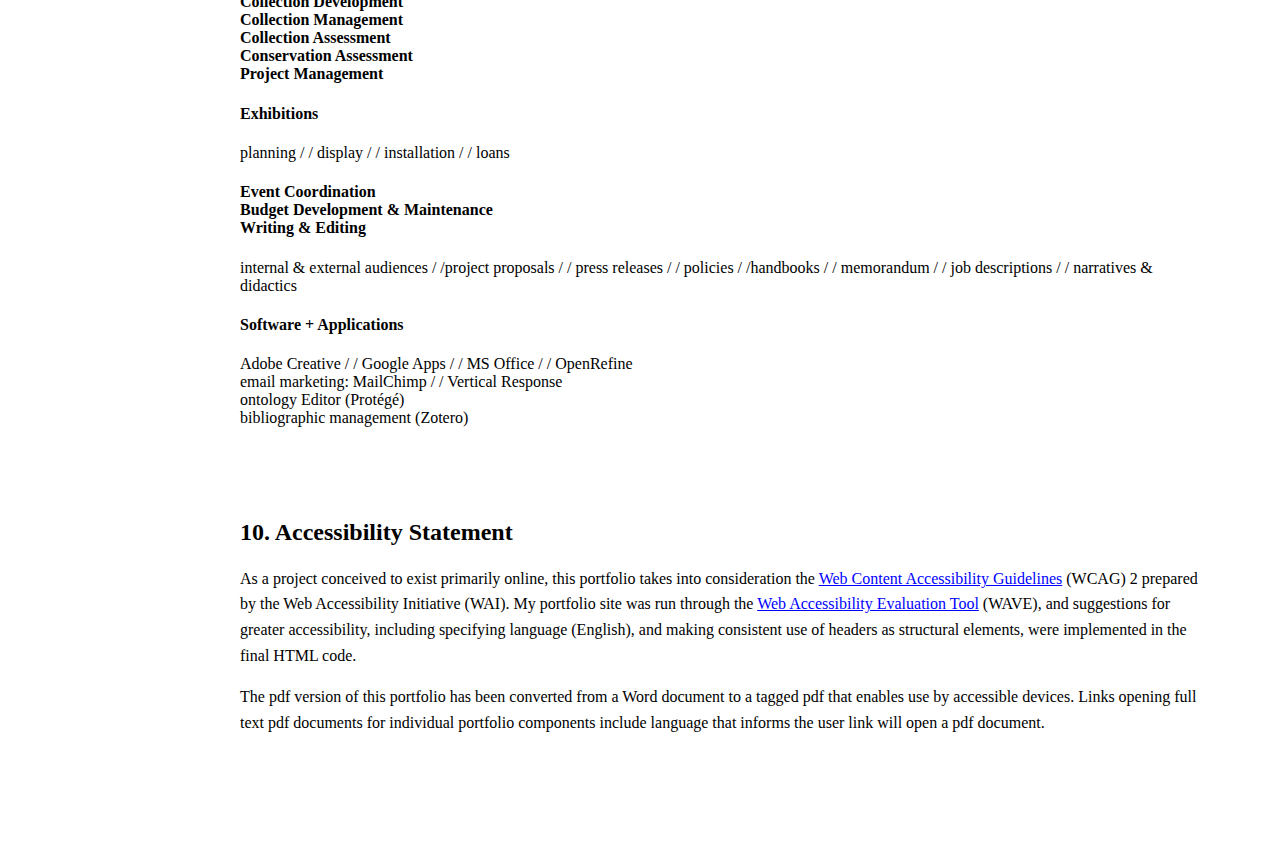
==== commit 721cf50c: "Update index.html" ====
--- a/index.html
+++ b/index.html
@@ -51,13 +51,11 @@
 
 <h3>About This Portfolio</h3>
 
-This portfolio represents a selection of work completed over two years of MLIS education, together with narratives describing my experience and approaches as a practitioner within the LIS field.<br><br>
-
-The Issue Paper I completed reflects my background in curatorial practice and interest in art librarianship, specifically within museums. The Major Paper, three example of Elective Work, and Core project were completed to fulfill course requirements, and allowed me to consider specific interests related to art in the context of general course topics.<br><br>
-
-A List of Courses, Advising History, and Professional Development Statement have been written specifically for the purpose of this portfolio, and along with my CV serve to further contextualize my work.<br><br>
-
-This portfolio is conceived as a web project and is available online at https://msallabedra.github.io/MLIS/. It is written in HTML with the assistance of tutorials available through W3Schools. A print-friendly version of this portfolio is available as a single downloadable pdf. An Accessibility Statement explains considerations pertaining to this portfolio as an accessible web resource.<br><br>
+<p>This portfolio represents a selection of work completed over two years of MLIS education. My Issue Paper reflects my background in curatorial practice and interest in art librarianship, specifically within museums. The Major Paper, three example of Elective Work, and Core project were each completed to fulfill course requirements, and allowed me to consider specific interests related to art in the context of general course topics. 
+
+<p>A List of Courses, Advising History, and Professional Development Statement, along with my CV serve to further contextualize my work. 
+
+<p>This portfolio is conceived as a dual resource—as both a web and print project, and is available online at <a href="https://msallabedra.github.io/MLIS/" target="_blank">https://msallabedra.github.io/MLIS/</a>. The web version is written in HTML with the assistance of tutorials available through W3Schools. A print-friendly version of this portfolio is available as a single downloadable pdf and has been optimized for reading via accessible devices. An Accessibility Statement explains considerations pertaining to this portfolio as an accessible resource online and in downloadable form.<br><br>
 
 <br>
 <br>
@@ -85,10 +83,10 @@
 
 <p>
 <b>Abstract</b><br>
-Abstract goes here
+This paper argues that work performed by librarians is creative work worthy of recognition as an important cultural contribution within art museums. Instead of focusing on new ways for information professionals to be relevant within art museums, art librarians should make a case for better support of their longstanding work within institutions. One of the ways this can best be accomplished is through efforts to involve art museum librarians more closely in the creation of context for museum exhibitions through the construction of detailed bibliographies, research guides, and through greater visibility of library materials. Creating situations for art museum libraries to become more visible allows them to provide evidence of their worth when increasingly scarce funds for cultural services must be allocated based on proof of value. For museums invested in providing greater context for work on display, relying on the expertise of art museum librarians, professionals trained in the cultivation of resources and guidance toward them, is a relatively easy step toward accomplishing this.  
 </p>
 <br>
-***Full-text pdf of this paper can be viewed and downloaded by following this link***
+<a href="02. Sallabedra_Collaborative-Context_Issue.pdf" target="_blank">***Full-text pdf of this paper can be viewed and downloaded by following this link***</a>
 
 
 
@@ -109,10 +107,10 @@
 
 <p>
 <b>Abstract</b><br>
-Abstract goes here
+Looking to Linda Nochlin’s essay “Why Have There Been No Great Women Artists?” as an establishing framework, this paper is a critical examination of the historic and current systemic structures that have led to a disparity in representation of women artists actively collected within art institutions. This paper will demonstrate that collections of work by women artists, including work that has been categorically identified as “great” within a contemporary critical discourse, do exist. Examining the collections of art patrons Valeria Napoleone and Linda Lee Alter, and their initiatives to promote visibility of women artists within partner institutions, provides two case studies in the positive work being done to highlight the work of women artists today. Because institutional collections are the foundations upon which history is written, it is crucial that a more diverse range of participants within the systemic structures that support collecting be represented and inscribed as a basis for a more diverse understanding of contemporary society. 
 </p>
 <br>
-***Full-text pdf of this paper can be viewed and downloaded by following this link***
+<a href="03. Sallabedra_Womens-Art-Collections_Major.pdf" target="_blank">***Full-text pdf of this paper can be viewed and downloaded by following this link***</a>
 
 
 
@@ -138,12 +136,12 @@
 Contemporary, performative art practices often have no tangible enduring trace, and the
 definition of creative work protected under the Copyright Act has major implications for iterative works of art such as performance or similar ephemeral installations. From a legal standpoint, there are no clear guidelines to direct an institution’s right to display and maintain performance or other conceptual, ephemeral works in its collection. Without a legal guide, institutions are faced with the task of creating a model for collecting work that has no clear guidelines for acquisition and display. Some work by artists whose practice is primarily ephemeral has been afforded a small amount of legal protection through photographs and videos, and materials that supplement performances and conceptual experiences. While few legal cases exist to set a precedent for protecting ephemeral works of art, we can look to examples in related media that point out shortcomings in the law. These contiguous precedents allow us to focus our attention when building protections for artists’ intellectual property and an institution’s right to display performance and ephemeral works in their collection. Ultimately, collecting institutions should collaborate with artists to define material properties of their ephemeral works of art and appropriate means of display and maintenance for posterity.<p>
 <br>
-<a href="Sallabedra_Finding-the-Material_Elective.pdf" target="_blank">***Full-text pdf of this paper can be viewed and downloaded by following this link***</a>
+<a href="04a. Sallabedra_Finding-the-Material_Elective.pdf" target="_blank">***Full-text pdf of this paper can be viewed and downloaded by following this link***</a>
 <br>
 <br>
 "Finding the Material: Collecting and Protecting Intellectual Property in Ephemeral Works of Art" was selected by the Art Libraries Society of North America for the Gerd Muehsam Student Paper Award (2018)<br>
 <a href="https://www.arlisna.org/about/awards-honors/awards-history/442-gerd-muehsam-award-past-recipients" target="_blank">More information about the Gerd Muehsam award is available at this link</a><br>
-A peer-reviewed version of this paper is forthcoming in the journal Art Documentation (Fall 2019)
+A peer-reviewed version of this paper is forthcoming in the journal <i>Art Documentation</i> (Fall 2019)
 
 <br>
 <br>
@@ -227,7 +225,7 @@
 </ul>
 <p>
 <br>
-<a href=" " target="_blank">***Full-text pdf of this Preservation Proposal can be viewed and downloaded by following this link***</a>
+<a href="04b. Sallabedra_LACA-Preservation-Proposal_Elective.pdf" target="_blank">***Full-text pdf of this Preservation Proposal can be viewed and downloaded by following this link***</a>
 
 <br>
 <br>
@@ -246,10 +244,10 @@
 
 <p>
 <b>Abstract</b><br>
-Abstract goes here
+Artists’ books produced as democratic multiples are ideologically intended for placement within open stacks—freely accessible and findable by the patron through purpose or serendipity. The decision of where within libraries artists’ books should live must consider the use value and implications of placing contemporary artists’ books, particularly democratic multiples—whose form and cost might not otherwise warrant their inclusion—in Special Collections. Placing an item in Special Collections places some restrictions on access, which prompts the question: does placing a democratic multiple artist book in Special Collections contradict its intended use? The question is one that prevents many librarians from doing just that. This paper argues that Special Collections provides the necessary context for understanding artists’ books, allowing democratic multiples to better serve their creators, institutions, and patrons in this space. 
 </p>
 <br>
-***Full-text pdf of this paper can be viewed and downloaded by following this link***
+<a href="04c. Sallabedra_Special-Enough_Elective.pdf" target="_blank">***Full-text pdf of this paper can be viewed and downloaded by following this link***</a>
 
 <br>
 <br>
@@ -281,7 +279,7 @@
 The report that follows describes our method and observations on using CONTENTdm as a platform for presenting this collection. As a group project, the report is the result of collaborative writing and represents the voices of all group members.</p>
 
 <br>
-<a href="Sallabedra_living-in-Los -Angeles-report_Core.pdf" target="_blank">***Full-text pdf of the project report for living in Los Angeles can be viewed and downloaded by following this link***</a> 
+<a href="05. Sallabedra_living-in-Los -Angeles-report_Core.pdf" target="_blank">***Full-text pdf of the project report for living in Los Angeles can be viewed and downloaded by following this link***</a> 
 
 <br>
 <br>
@@ -385,11 +383,11 @@
 
 <div id="profdev"></div>
 <h2>8. Professional Development Statement</h2>
-<p>With an education in art history, curatorial practice and critical theory, I entered my MLIS course of study with a focus on Art Librarianship. My definition of Art Librarianship is a broad one, ranging from specific expertise within the context of art institutions, to bringing a creative approach to providing generalist services. Coursework I have completed over the two years of the MLIS program has allowed me to focus on my specific interest in art librarianship while also providing training in skills and concepts that apply broadly to the LIS field. 
+<p>With an education in art history, curatorial practice and critical theory, I entered my MLIS course of study with a focus on art librarianship. My definition of art librarianship is a broad one, ranging from specific expertise within the context of art institutions, to bringing a creative approach to providing generalist services. Coursework I have completed over the two years of the MLIS program has allowed me to focus on my specific interest in art librarianship while also providing training in skills and concepts that apply broadly to the LIS field. 
 
 <p>I hold an MA in Art and Curatorial Practices in the Public Sphere from the USC Roski School of Art and Design. While researching my master’s thesis, which focused on contemporary artistic practices that utilize cooking and instruction, I became fascinated with the various subjects and physical locations I was required to track down as I compiled sources for my work. The lexicon of artists using recipes in the contemporary art world is brief, so I had many questions about how each instance of artwork, artistic practice or individual came to be cataloged so differently.
 
-<p>After receiving my MA and in the years that followed, I thought often of my graduate research and began considering continuing my education within the scope of information studies. Many of my colleagues in the contemporary art world have extensive interdisciplinary research-based practices, so it seemed to reason that an MLIS education would not only be rewarding to my personal interests but that a trained information professional with a background in contemporary art like myself could serve the needs of this community.  
+<p>After receiving my MA and in the years that followed, I thought often of my graduate research and began considering continuing my education within the scope of information studies. Many of my colleagues in the contemporary art world have extensive interdisciplinary research-based practices, so it seemed to reason that an MLIS education would not only be rewarding to my personal interests but that a trained information professional with a background in contemporary art like myself could serve the needs of this community. 
 <br><br>
 
 <h3>Art Museum Libraries & Academic Art Librarianship</h3>
@@ -402,15 +400,15 @@
 <p>My questions related to conducting research for my MA were rooted in issues of cataloging, and the opportunity to complete coursework in Descriptive and Subject Cataloging (Winter 2019 and Spring 2019, Prof. Luiz Mendes) has proved to be simultaneously intellectually fulfilling and challenging. I find the process of cataloging resources through implementing the rules and standards outlined as best practices such as AACR2 and RDA, and the framework provided by the BIBFRAME initiative, incredibly enjoyable. The implications corresponding to the ways that resources are contextualized through cataloging, however, present ethical challenges. I find the discussions surrounding these issues within the field incredibly compelling and hope to work in a capacity where I can continue my work with cataloging and continue engaging with the professional discussions taking place that surround the structures facilitating the work of cataloging. <br><br>
 
 <h3>Art in a Broad Context</h3>
-<p>The opportunity to bring my creative education and experience to a role defined in generalist terms is also an appealing possibility, as I believe strongly in the importance of interdisciplinarity as a holistic approach to education. I am particularly interested in Collection Development, and the opportunity to complete a course focused on this aspect of librarianship (Fall 2018, Prof. Ulia Gosart) provided the intellectual space to think through the practical aspects of developing and maintaining collections through the application of collection development policies, assessments and budgets. <br><br>
+<p>Bringing my creative education and experience to a role defined in generalist terms is also an appealing possibility, as I believe strongly in the importance of interdisciplinarity as a holistic approach to education. I am particularly interested in Collection Development, and the opportunity to complete a course focused on this aspect of librarianship (Fall 2018, Prof. Ulia Gosart) provided the intellectual space to think through the practical aspects of developing and maintaining collections through the application of collection development policies, assessments and budgets. <br><br>
+
+<h3>Digital Initiatives</h3>
+<p>I recently attended a workshop on Python and Git, and the experience gave me confidence to utilize these platforms more broadly as part of my professional toolkit. I have a great interest in the possibilities of digital strategies for engagement within the context of libraries and museums. Digital initiatives provide an opportunity for expanding access to and creating greater context for collections. This interest has been reinforced through my completion of relevant coursework—Museums in the Digital Age (Prof. Miriam Posner, Spring 2018) and Digital Methods for Research and Scholarship (Prof. Johanna Drucker, Fall 2018). I hope that through continuing to develop the skills and critical framework I have cultivated over the past two years I will be in a position to successfully plan and implement digital projects as part of my professional work in the coming years. <br><br>
 
 <h3>Professional Affiliations & Involvement</h3>
 <p>The librarians I worked with at the Arts Library encouraged me to become involved with professional associations, and I have since become a member of the Art Libraries Society of North America (ARLIS/NA) and Visual Resources Association. As I continue to develop my career in the coming years, I hope to engage more fully with these organizations by taking advantage of opportunities to contribute to book reviews and present posters at annual conferences. I plan to be involved as much as I can with other professional organizations that serve the art library context. Of particular interest are: Museum Computer Network (MCN), Visual Resources Association (VRA), American Library Association, specifically the Rare Books and Manuscripts Section (RBMS), Special Libraries Association (SLA), College Art Association (CAA), and the Los Angeles Archivists Collective (LAAC).
 
-<p>One step I have taken toward further involvement with professional organizations is through taking on a leadership role with <a href="https://artifacts.gseis.ucla.edu/" target="blank">Artifacts</a>, a student group for UCLA Information Studies students interested in arts librarianship, visual resources, and museum informatics. In my first year of the MLIS program I served as the Treasurer, and am currently President. In this leadership role I have actively worked to recruit members and strengthen the involvement of our leadership roster. Throughout the 2018-19 school year Artifacts has organized and hosted tours and talks, and has collaborated on several of these events with other student groups representing the Society of American Archivists (SAA) and the Association for Recorded Sound Collections (ARSC) as well as the local ARLIS/NA chapter.<br><br>
-
-<h3>Digital Initiatives</h3>
-<p>I recently attended a workshop on Python and Git as part of the VRA annual conference. The experience gave me confidence to utilize these platforms more broadly as part of my professional toolkit. I have a great interest in the possibilities of digital strategies for engagement within the context of libraries and museums. Digital initiatives provide an opportunity for expanding access to and creating greater context for collections. This interest has been reinforced through my completion of relevant coursework—Museums in the Digital Age (Prof. Miriam Posner, Spring 2018) and Digital Methods for Research and Scholarship (Prof. Johanna Drucker, Fall 2018). I hope that through continuing to develop the skills and critical framework I have cultivated over the past two years I will be in a position to successfully plan and implement digital projects as part of my professional work in the coming years. <br><br>
+<p>One step I have taken toward further involvement with professional organizations is through taking on a leadership role with <a href="https://artifacts.gseis.ucla.edu/" target="blank">Artifacts</a>, a student group for UCLA Information Studies students interested in arts librarianship, visual resources, and museum informatics. In my first year of the MLIS program I served as the Treasurer, and am currently President. In this leadership role I have actively worked to recruit members and strengthen the involvement of our leadership roster. Throughout the 2018-19 school year Artifacts has organized and hosted tours and talks, and has collaborated on several of these events with other student groups representing the Society of American Archivists (SAA) and the Association for Recorded Sound Collections (ARSC) as well as the local ARLIS/NA chapter. <br><br>
 
 <h3>Diversity</h3> 
 <p>The ALA’s <a href="http://www.ala.org/advocacy/intfreedom/librarybill" target="blank">Library Bill of Rights</a> stipulates that: “A person’s right to use a library should not be denied or abridged because of origin, age, background, or views.”  However, the physical and underlying epistemological structures that libraries have been established upon can be inherently discriminatory, denying use simply through lack of awareness. The library contexts that I am most drawn to—art libraries, academic libraries and special collections—can be among the most difficult to navigate for individuals unfamiliar with insular practices. Creating greater access to these structures and implementing changes to biases built into institutional frameworks is only possible through the inclusion of diverse perspectives contributing to professional conversations. The value of diversity in constructing context and meaning for collections is something that must be actively recognized, and I intend to for my work in the LIS field to build upon inclusivity as a means to cultivate meaningful collections in my care. 
@@ -504,16 +502,8 @@
 <a href="http://vraweb.org/" target="_blank">Visual Resources Association</a> – Member<br>
 <a href="https://artifacts.gseis.ucla.edu/" target="_blank">Artifacts</a> (UCLA) – President, 2018-19; Treasurer, 2017-18
 
-<h3>// specialized knowledge //</h3>
-Contemporary Art<br>
-Artists’ books<br>
-Small-scale publishing<br>
-History of work on paper<br>
-Artistic practices related to food and cooking<br>
-Intellectual Property in Contemporary Art<br>
-
-
-<h3>// appointments, lectures + commissioned proposals //</h3>
+<h3>// appointments, lectures, instruction + commissioned proposals //</h3>
+Instruction session: Cornerstone Research Workshop: Developing a Research Question—UCLA (2018)<br>
 Lecture: “Finding Information as a Multidisciplinary Practitioner”—Melbourne School of Design, (2018)<br>
 Preservation Proposal for <a href="http://www.lacarchive.com/" target="_blank">Los Angeles Contemporary Archive</a> (2018)<br>
 Digitization Proposal for UCLA Arts Library, <a href="http://www.oac.cdlib.org/findaid/ark:/13030/kt1bnf2d7/" target="_blank">Artists Ephemera collection</a> (2018)<br>
@@ -534,86 +524,47 @@
 Virginia Jansen Award for Excellence in Architectural Studies, University of California, Santa Cruz (2006)<br>
 
 <h3>// skills + proficiencies //</h3>
-<b>Digitization</b>
-workflow management
-file post-processing
-image capture
-copy stand
-flatbed
-
-<b>Digital Asset Management</b>
-file naming protocol
-file integrity
-file transfer
-
-<b>Content Management</b>
-Omeka
-Squarespace
-Indexhibit
-CONTENTdm
-
-<b>Programming</b>
-HTML
-CSS
-XML
-Python
-Git
-
-<b>Data Visualization</b>
-mapping & spatial analysis
-interactive charts & graphics
-Voyant
-Tableau
-topic modeling
-
-<b>Cataloging</b>
-RDA
-AACR2
-MARC21
-Dublin Core
-LCSH
-AAT
-VRA
-
-<b>Collection Development</b>
-
-<b>Collection Management</b>
-
-<b>Collection Assessment</b>
-
-<b>Conservation Assessment</b>
-
-<b>Project Management</b>
-
-Exhibitions
-planning
-display
-installation
-loans
-
-Event Coordination
-
-<b>Budget Development & Maintenance</b>
-
-<b>Writing & Editing</b>
-internal & external audiences
-project proposals
-press releases
-policies
-handbooks
-memorandum
-job descriptions
-narratives & didactics
-
-<b>Adobe Creative
-Google Apps
-MS Office</b>
-OpenRefine
-email marketing
-MailChimp, Vertical Response
-
+<h4>Digitization</h4>
+workflow management / / file post-processing / / image capture / /copy stand / /flatbed
+
+<h4>Digital Asset Management</h4>
+file naming protocol / / file integrity / / file transfer
+
+<h4>Content Management</h4>
+Omeka / / Indexhibit / / CONTENTdm
+<br>
+
+<h4>Programming</h4>
+HTML / / CSS / / XML / / Python / / Git
+
+<h4>Data Visualization</h4>
+mapping & spatial analysis / / interactive charts & graphics / / Voyant / / topic modeling
+
+<h4>Cataloging</h4>
+RDA / / AACR2 / / MARC21 / / Dublin Core / / LCSH / / AAT / / VRA
+
+<h4>Collection Development
+<br>Collection Management
+<br>Collection Assessment
+<br>Conservation Assessment
+<br>Project Management</h4>
+
+<h4>Exhibitions</h4>
+planning / / display / / installation / / loans
+
+<h4>Event Coordination
+
+<br>Budget Development & Maintenance
+
+<br>Writing & Editing</h4>
+internal & external audiences / /project proposals / / press releases / / policies / /handbooks / / memorandum / / job descriptions / / narratives & didactics
+
+<h4>Software + Applications</h4>
+Adobe Creative / / Google Apps / / MS Office / / OpenRefine
+<br>email marketing: MailChimp / / Vertical Response
+<br>
 ontology Editor (Protégé)
-
+<br>
 bibliographic management (Zotero)
 <br>
 <br>
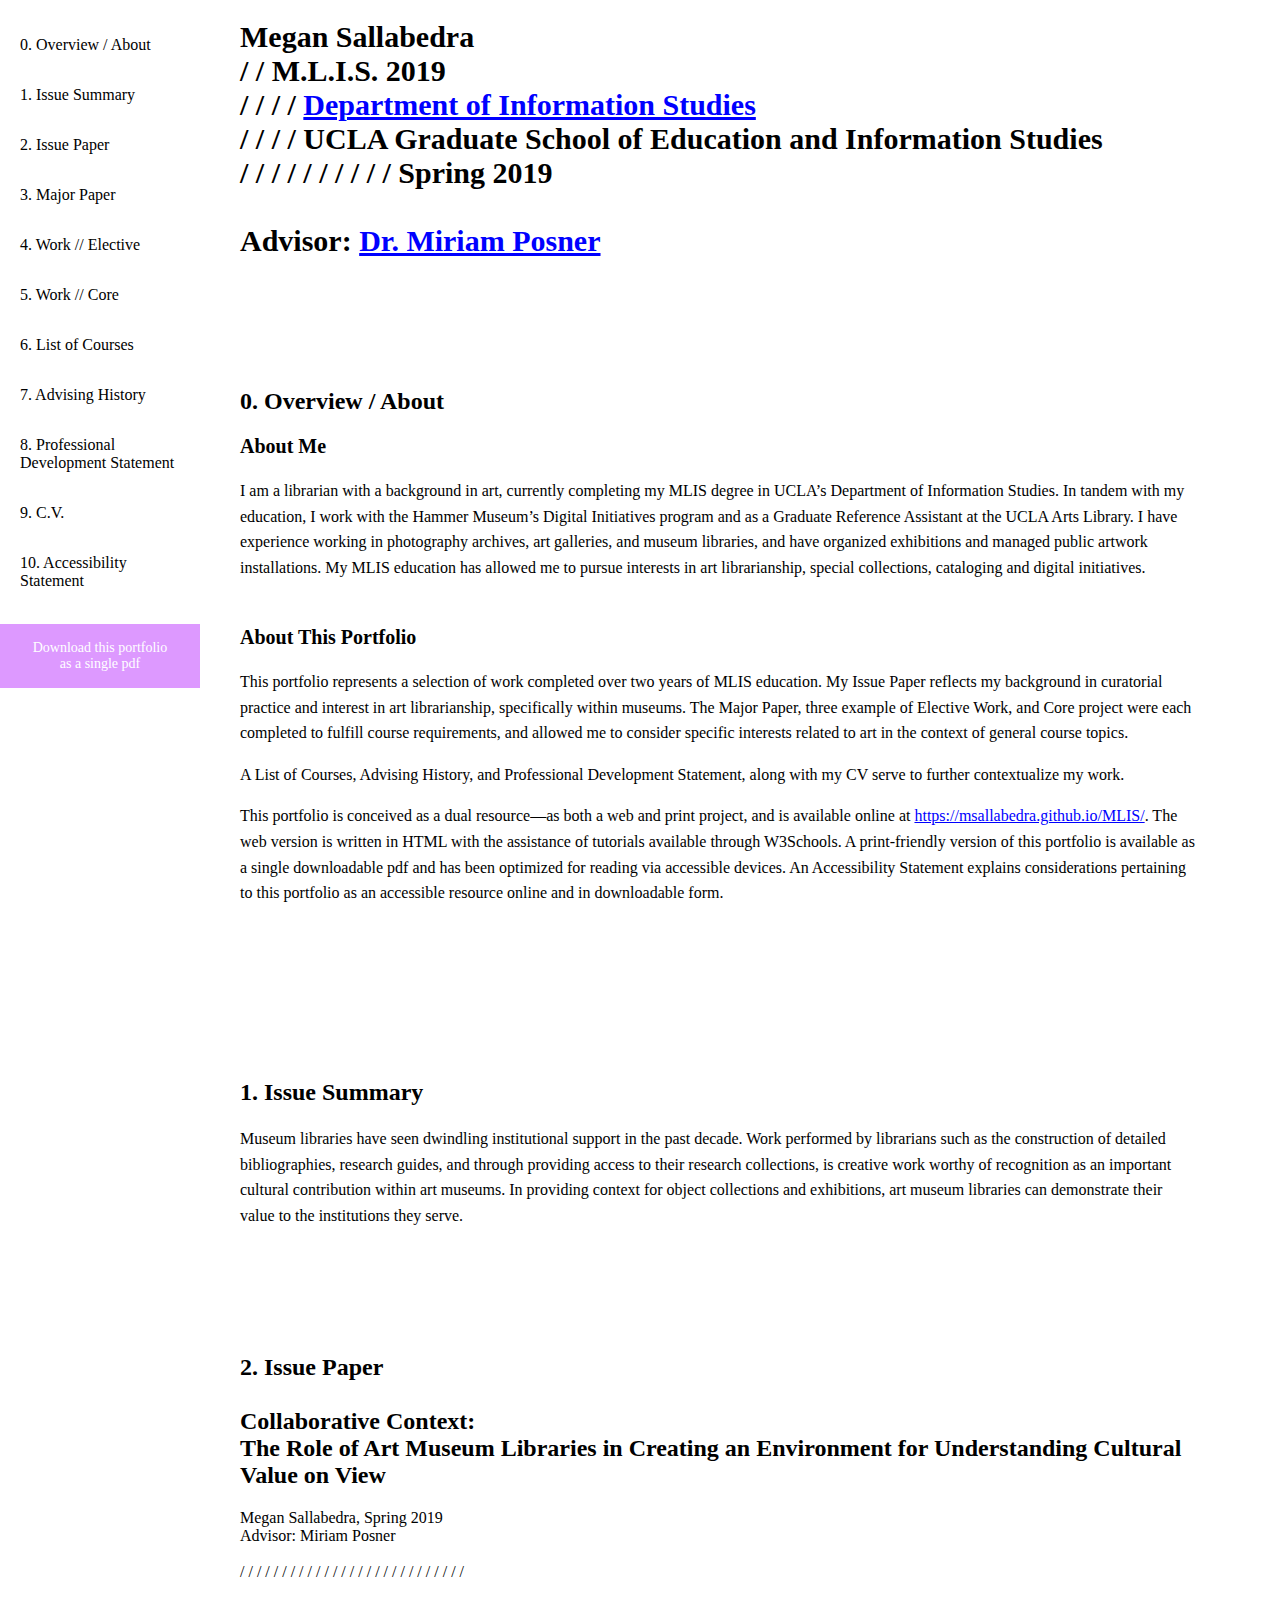
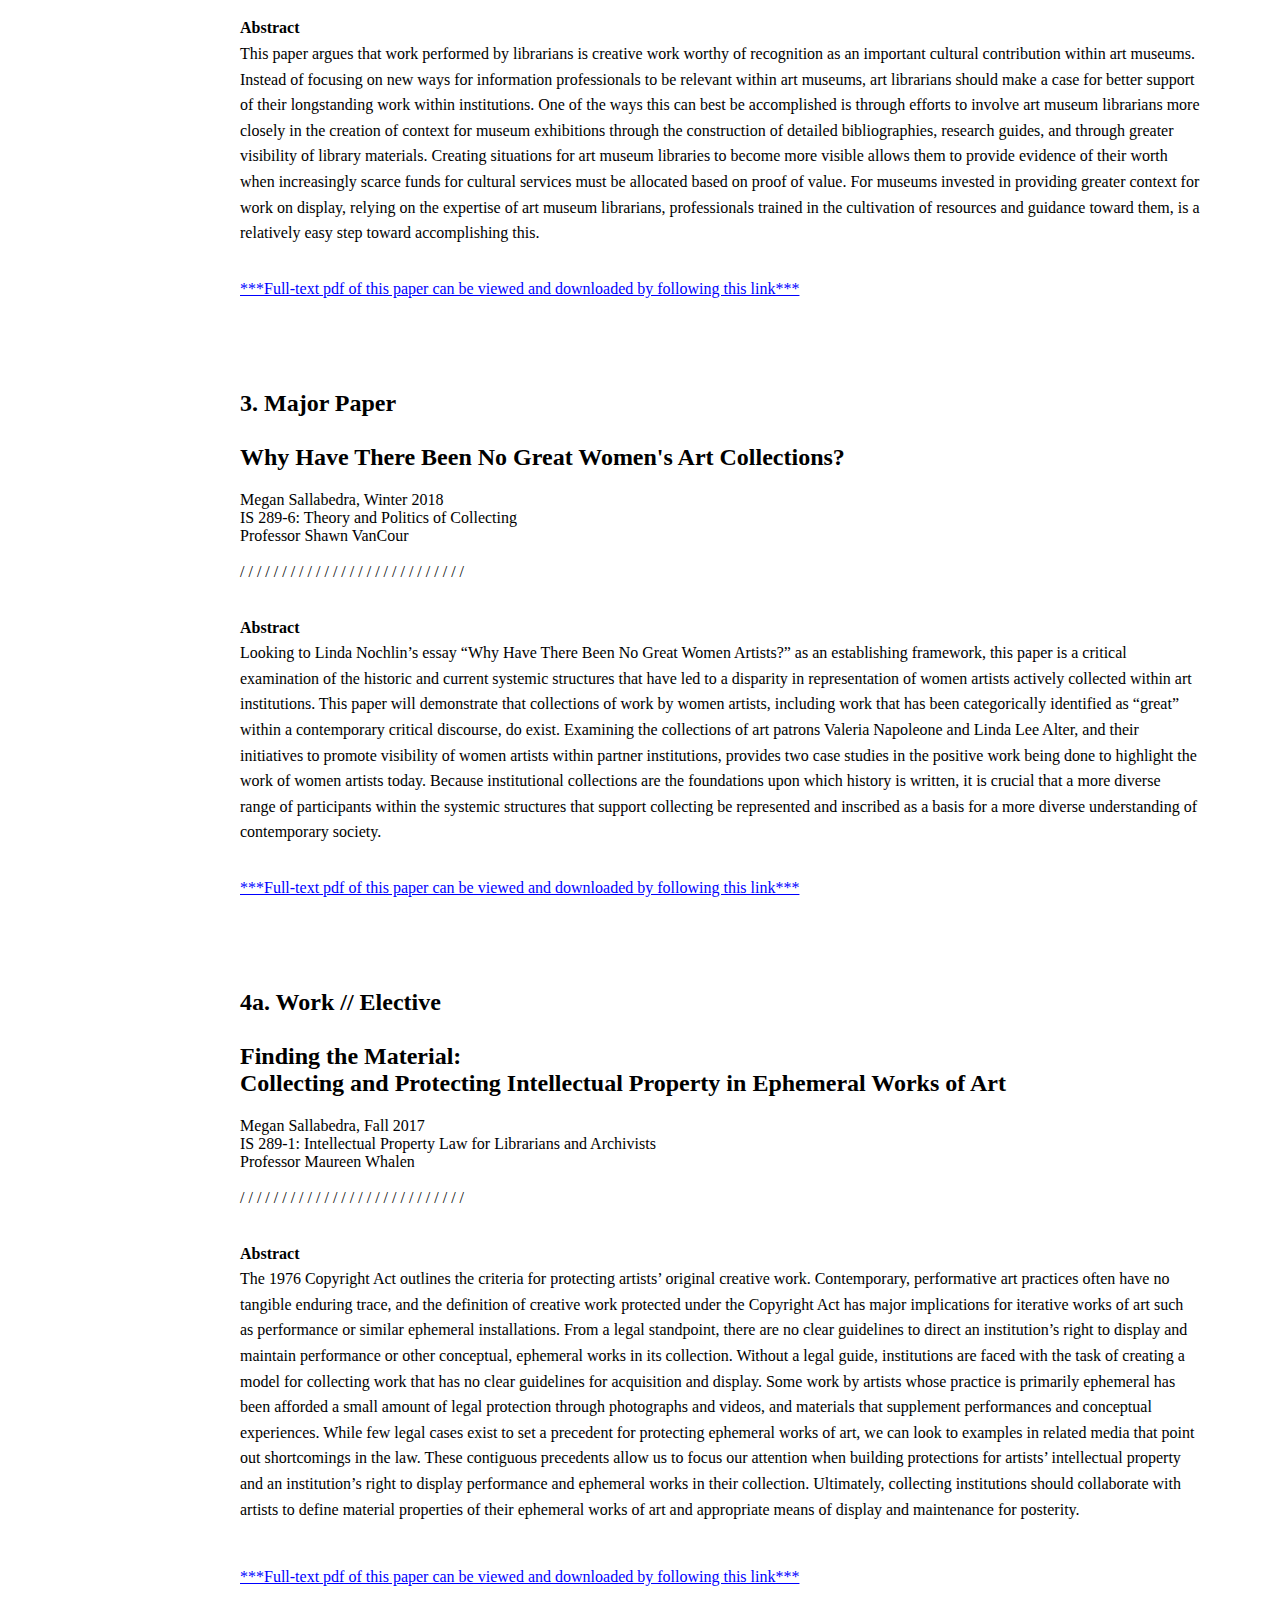
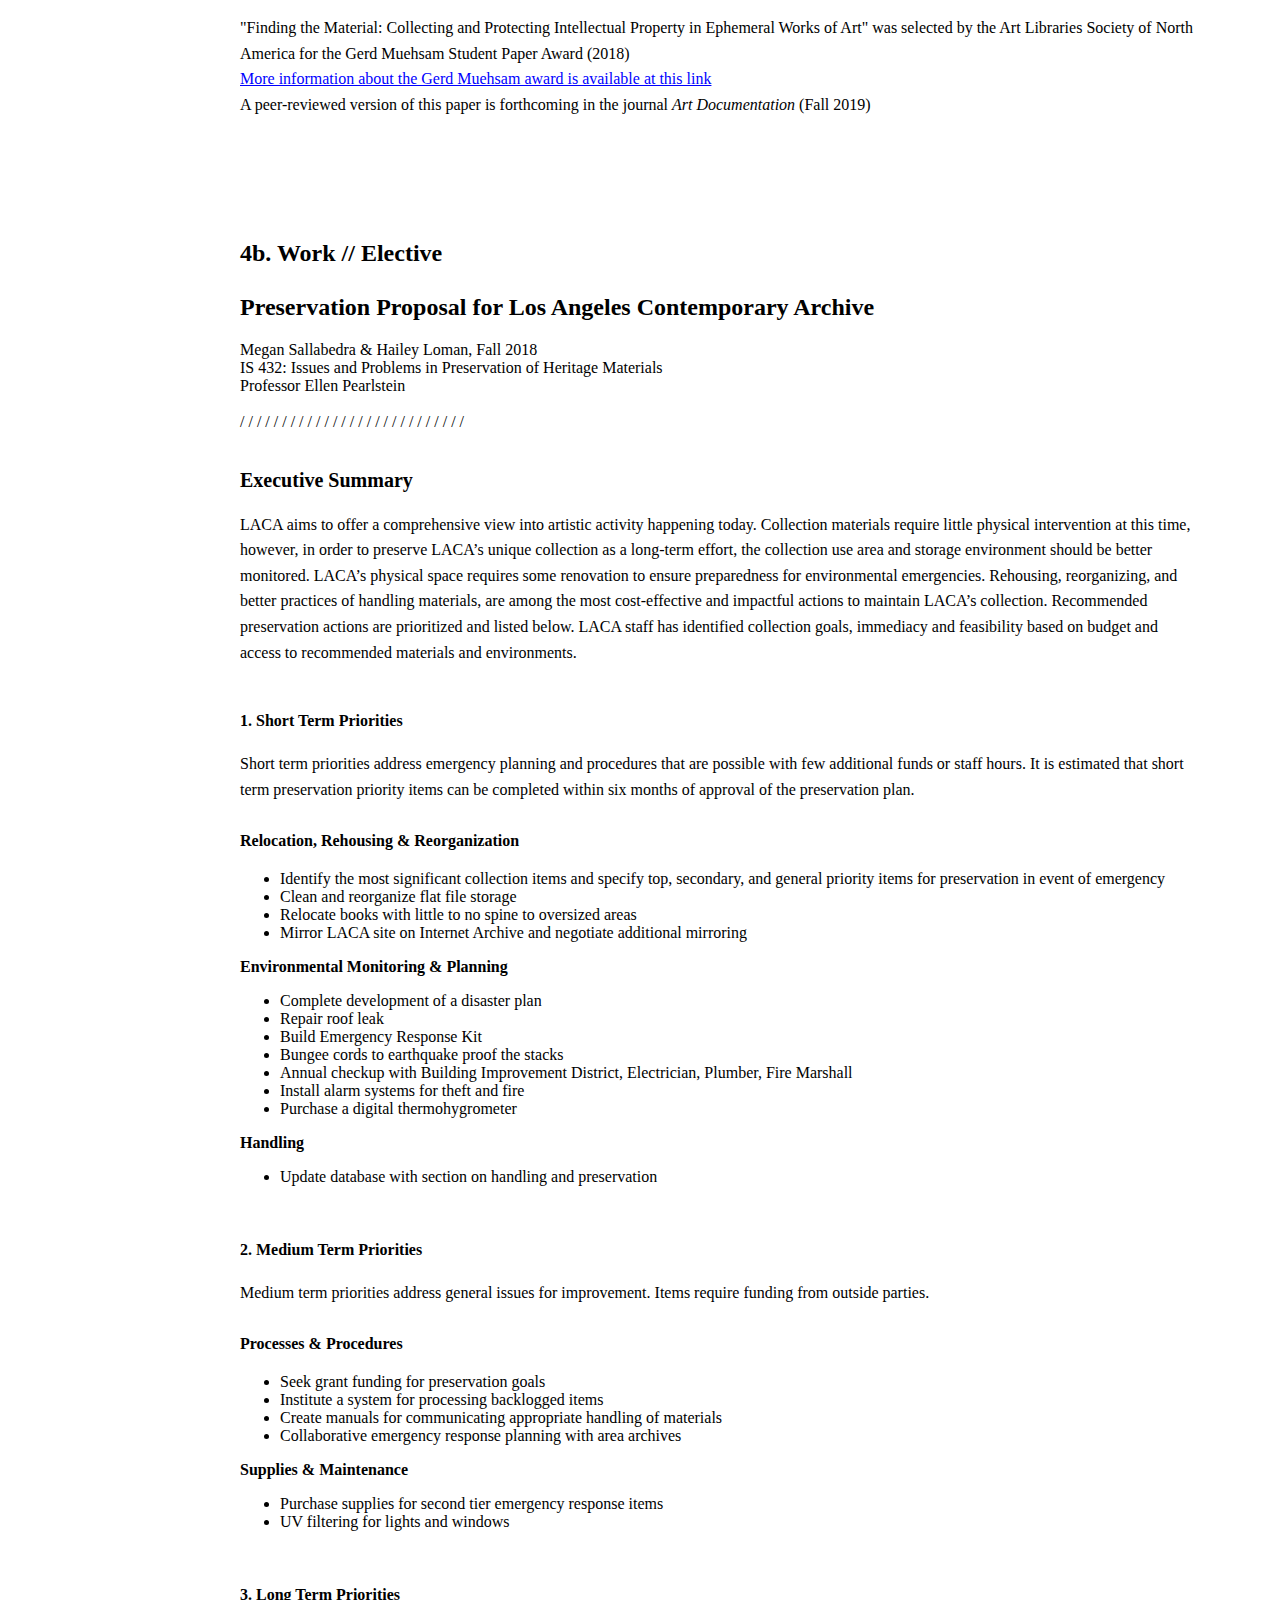
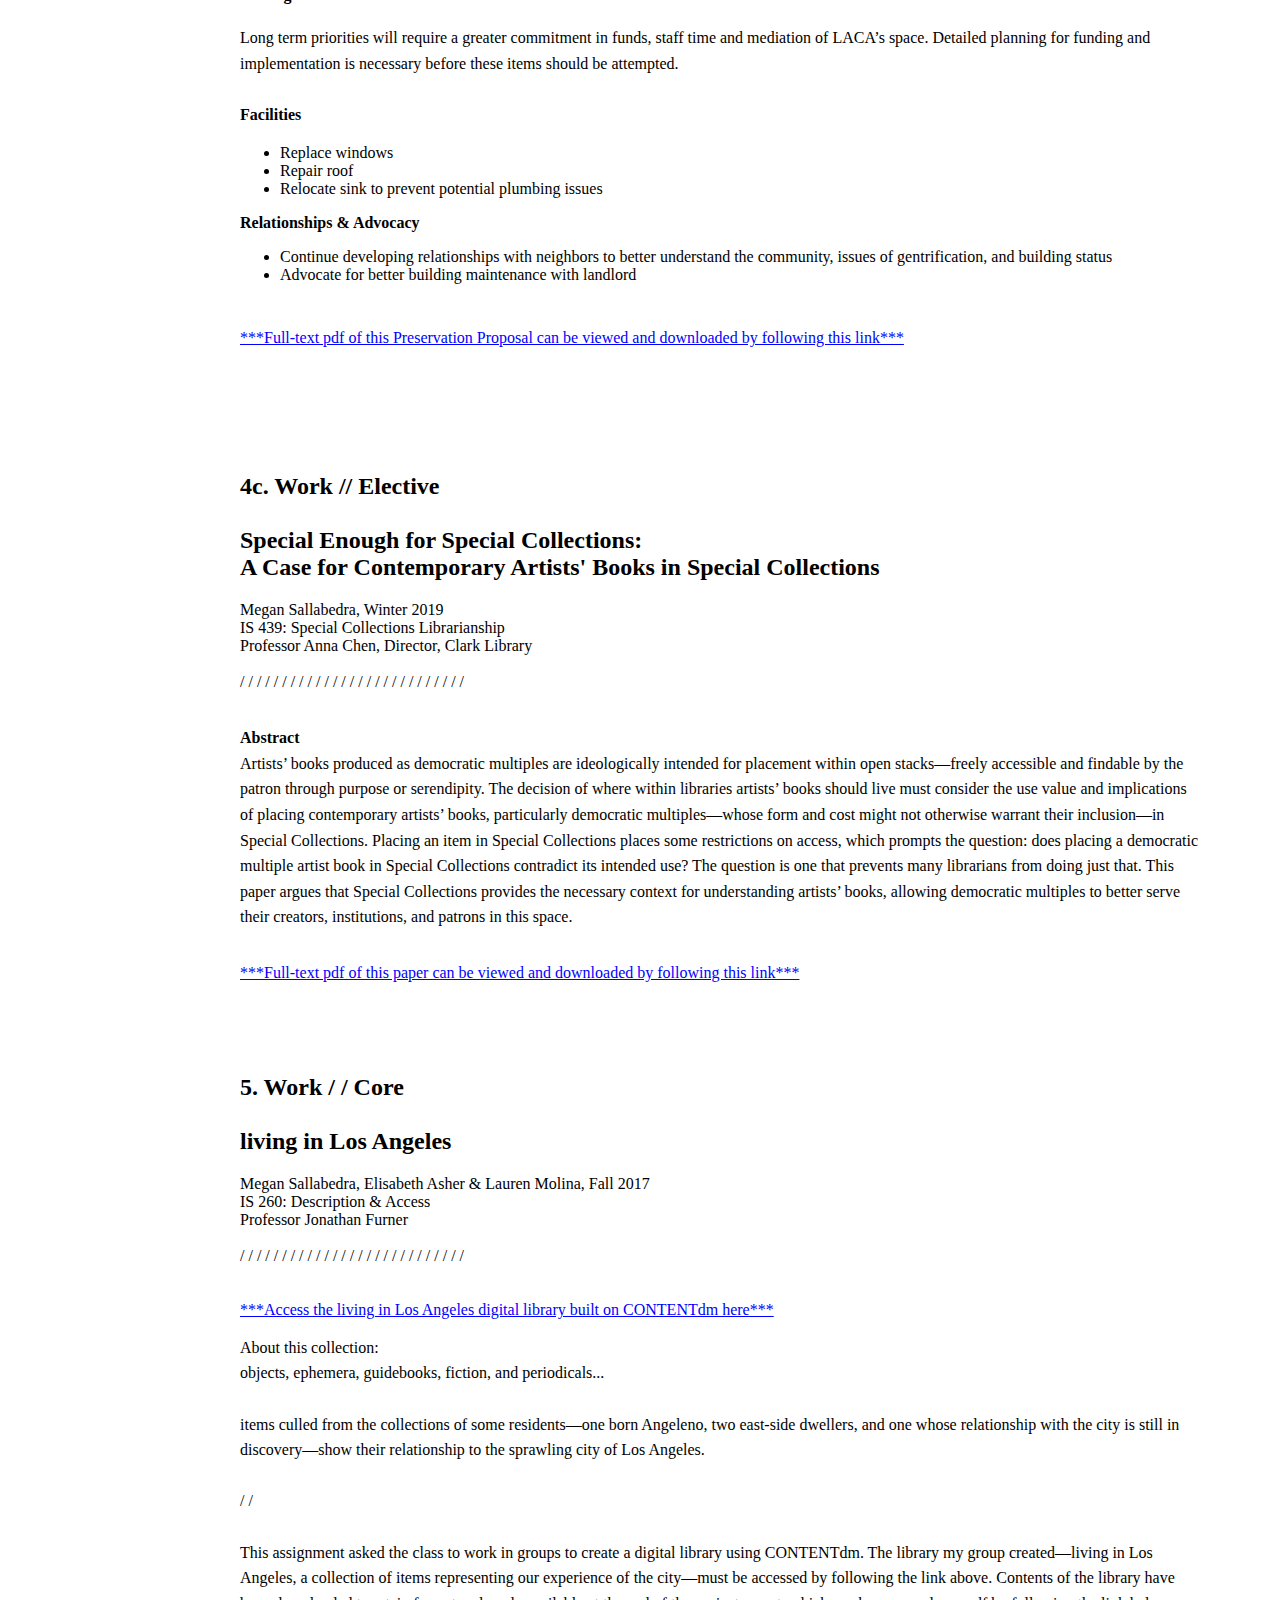
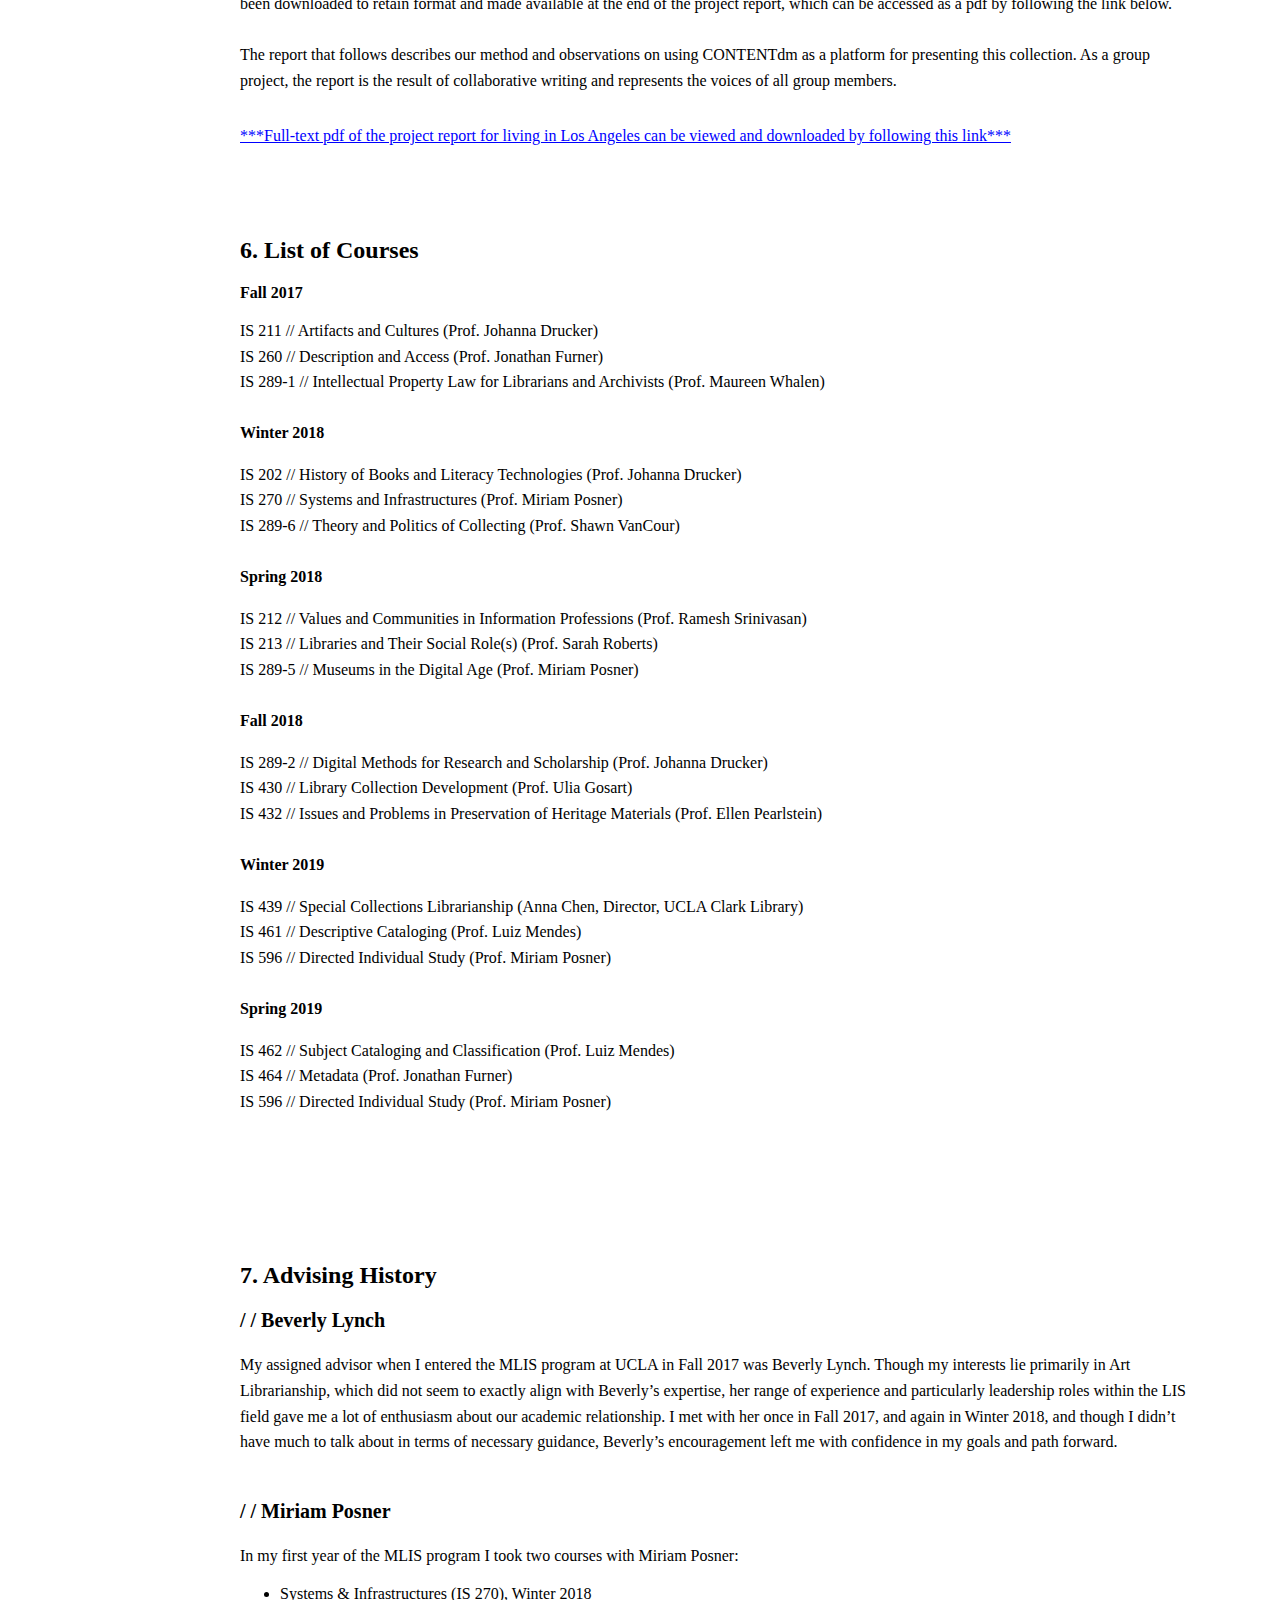
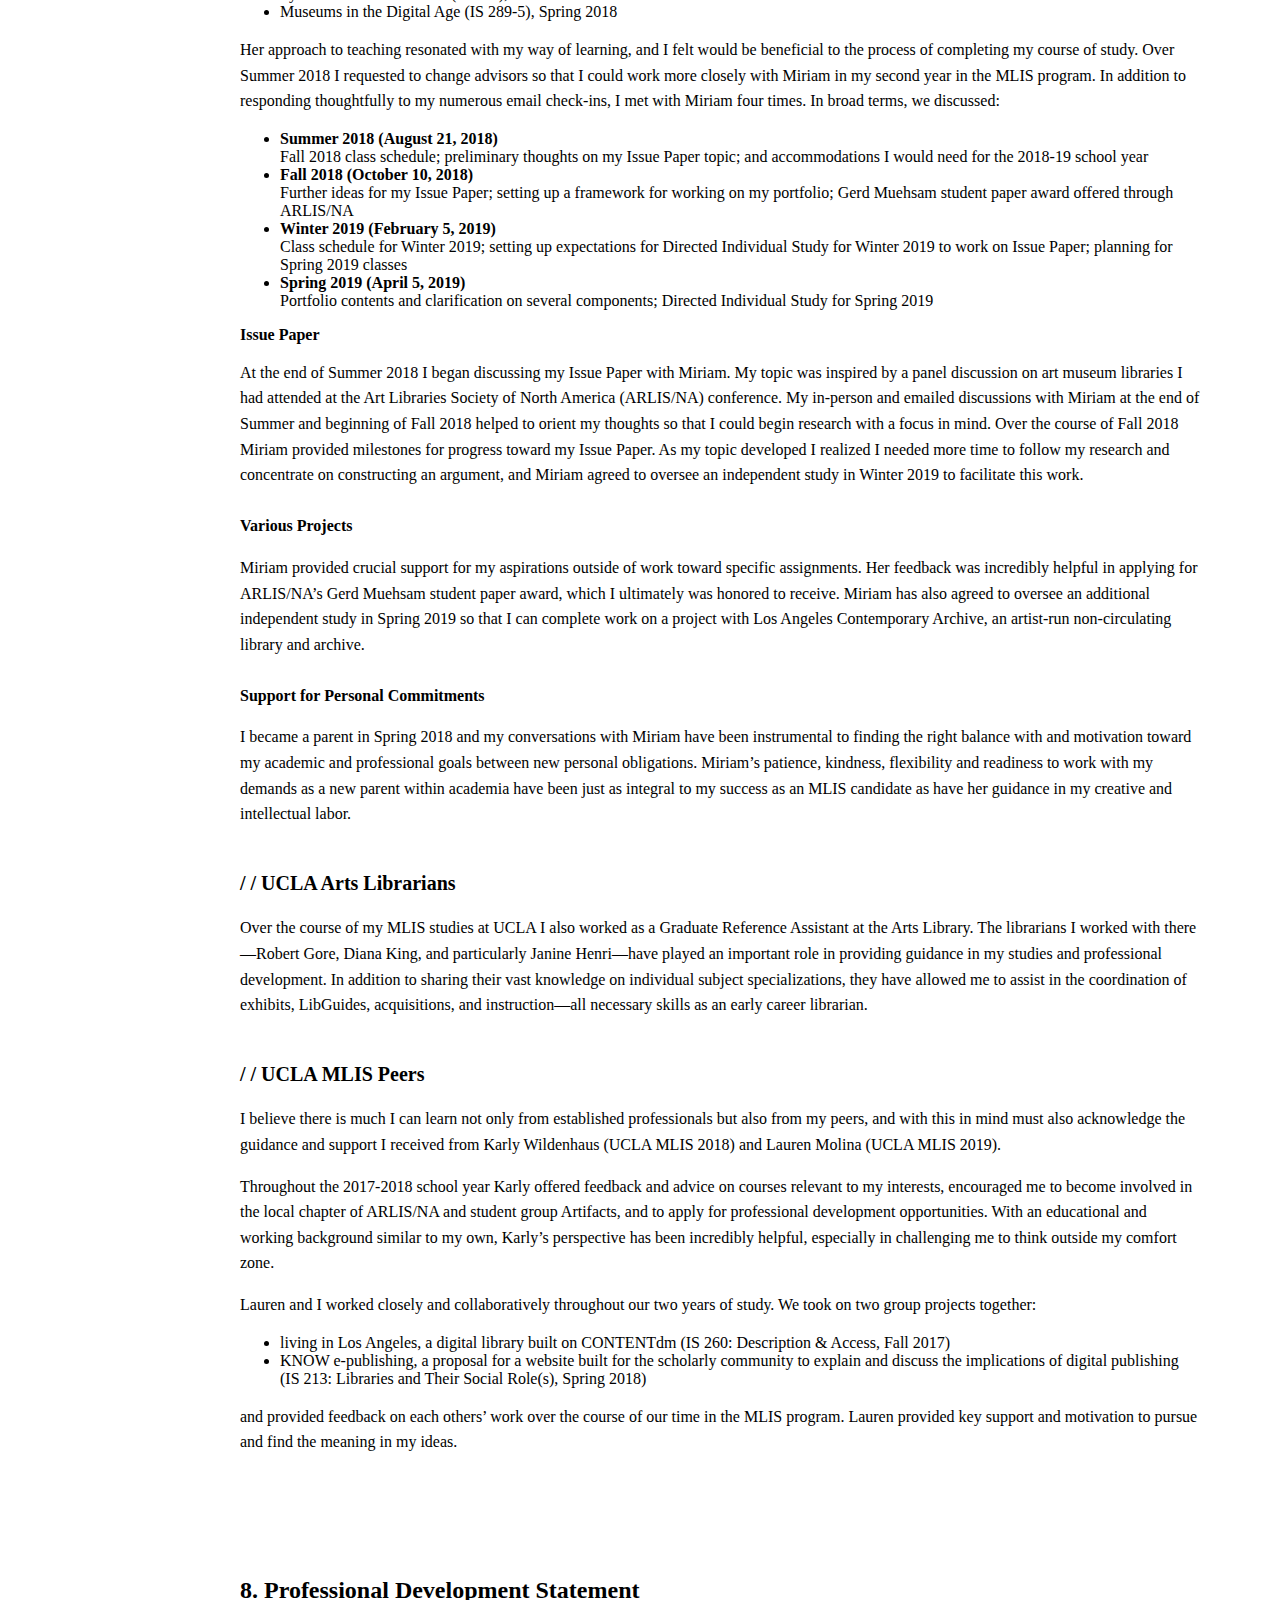
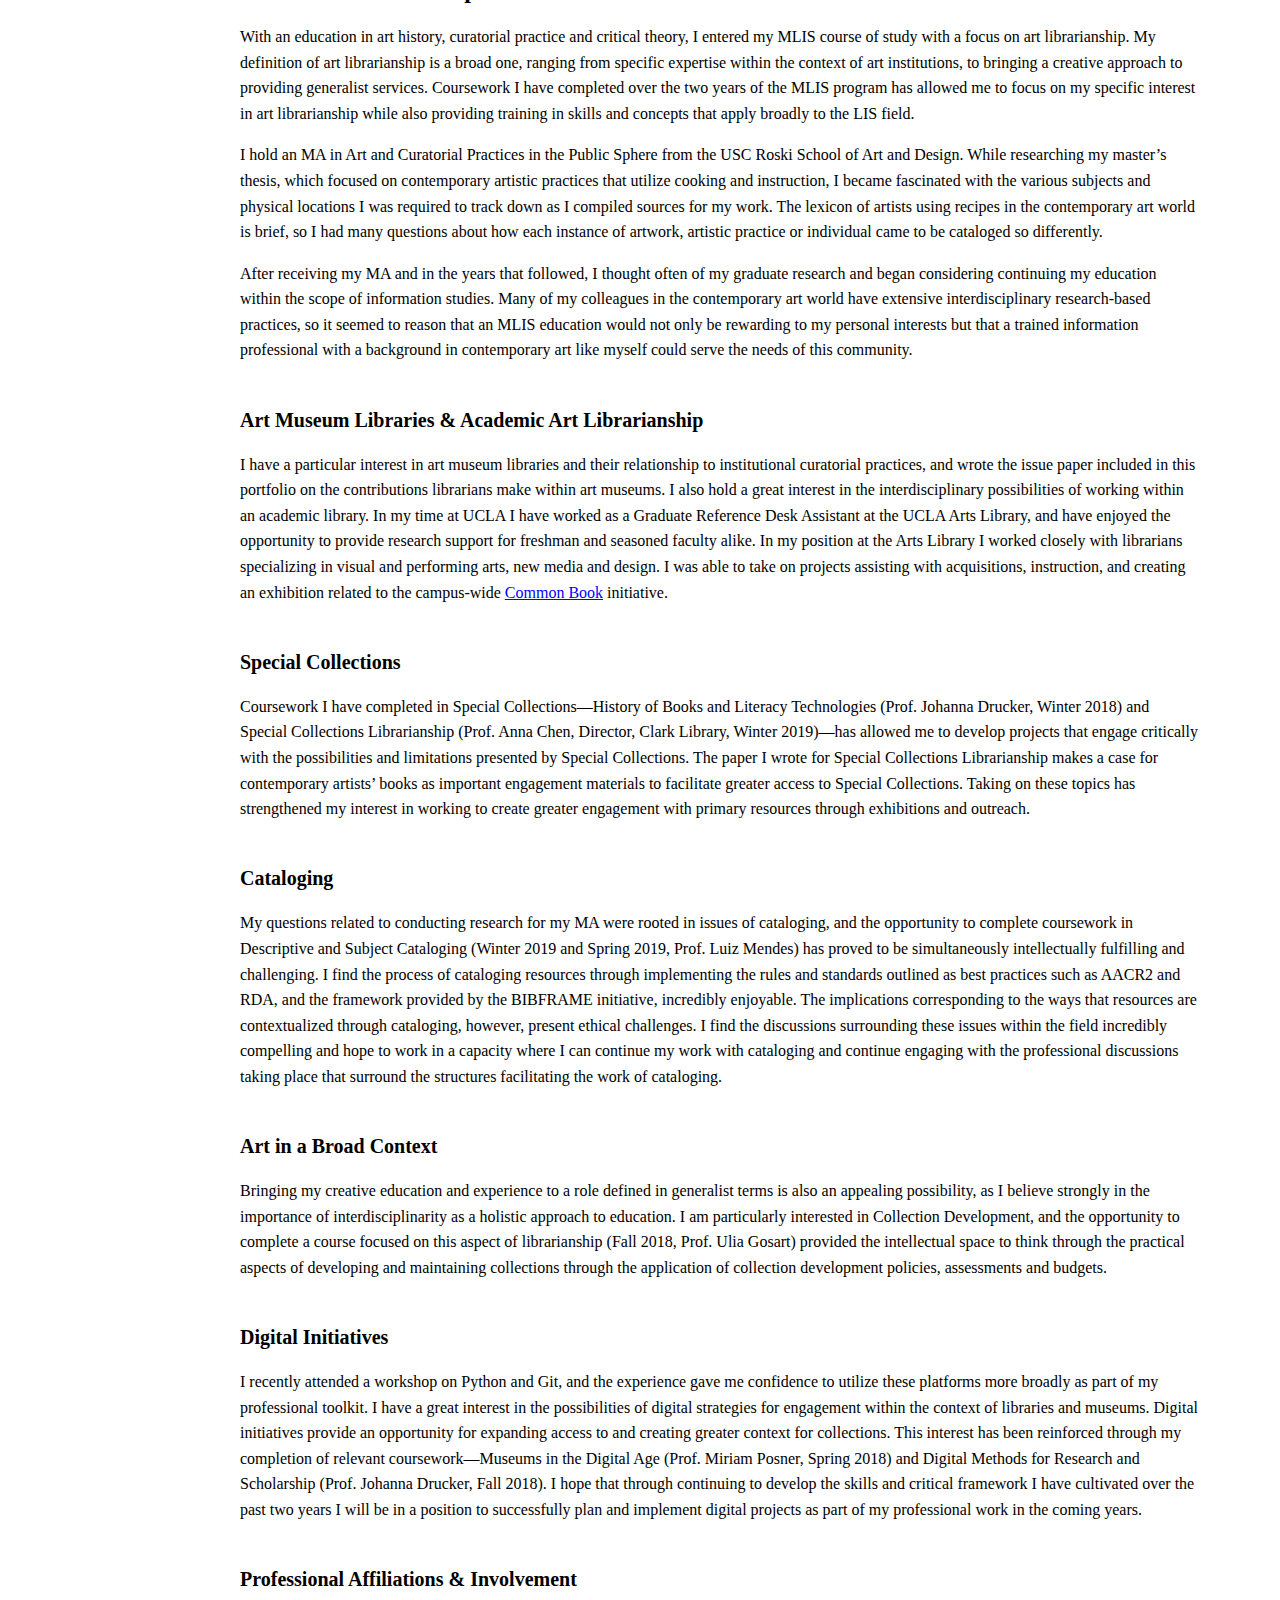
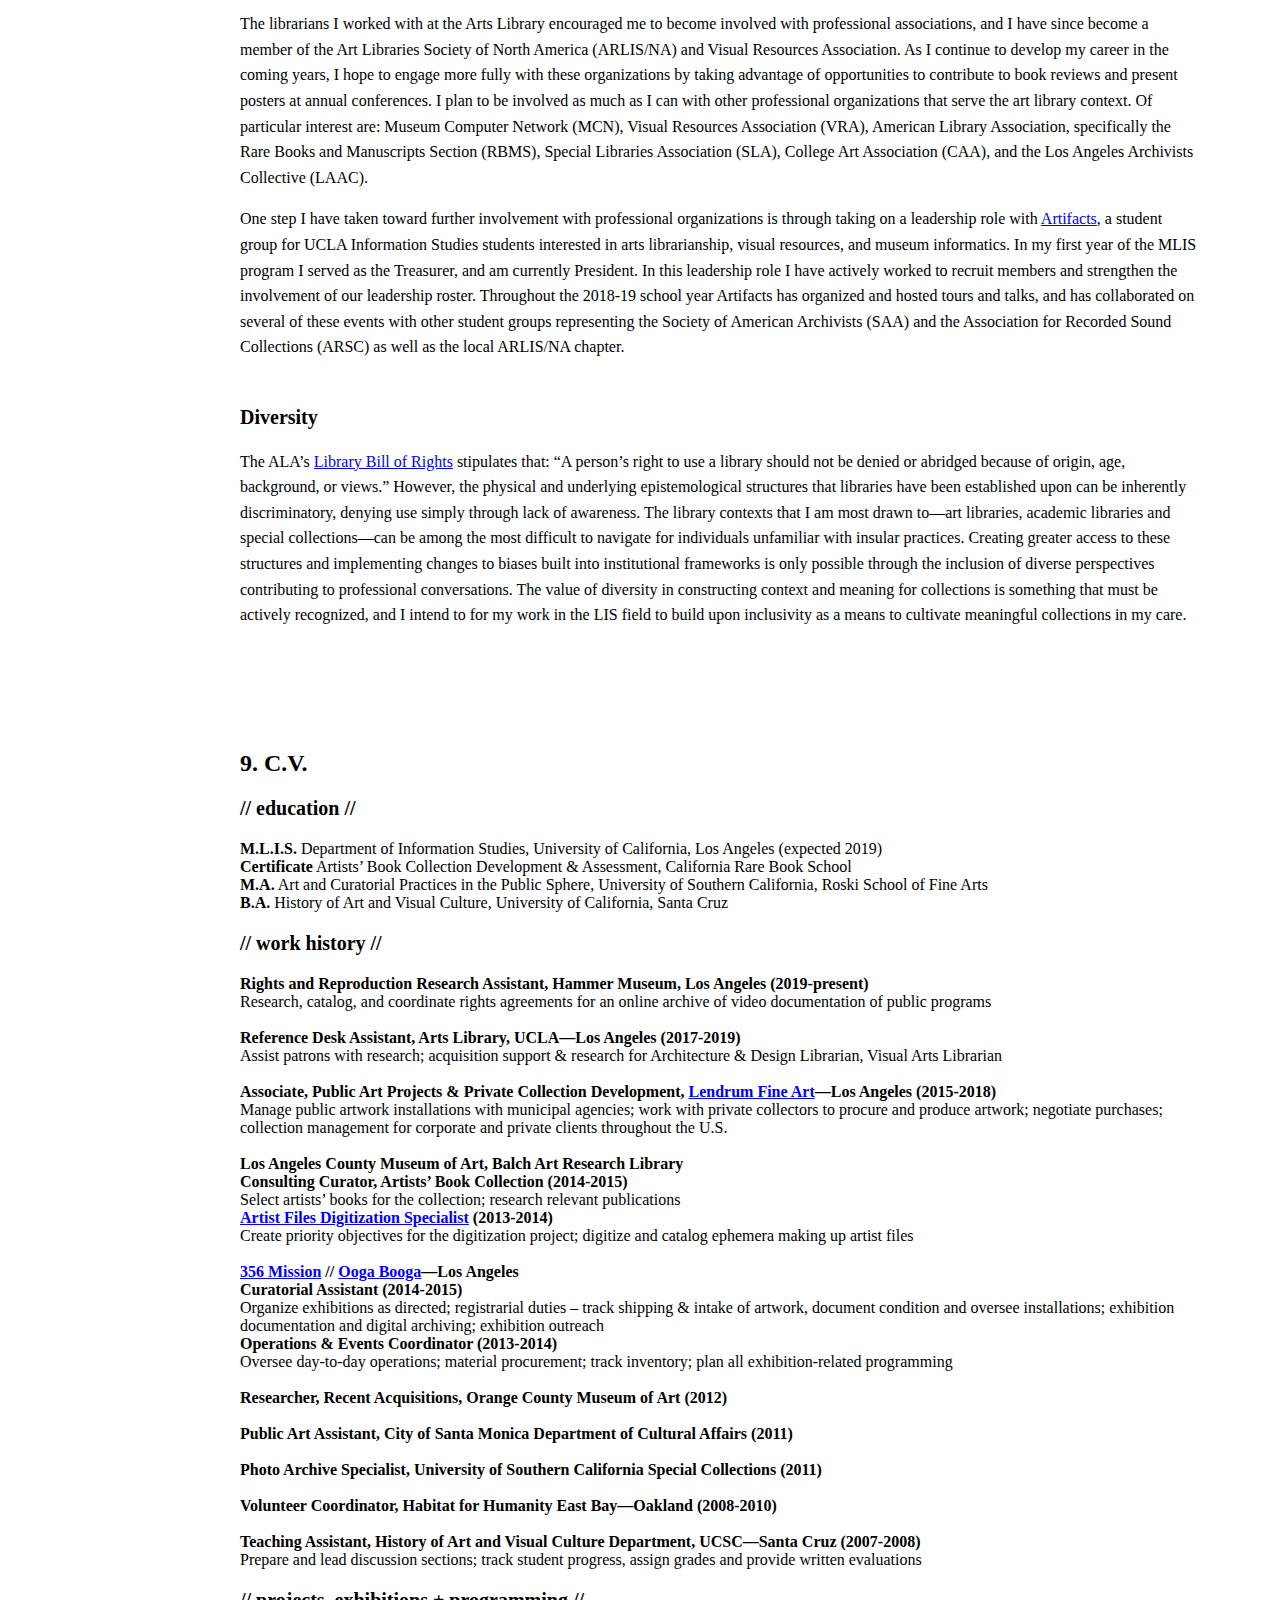
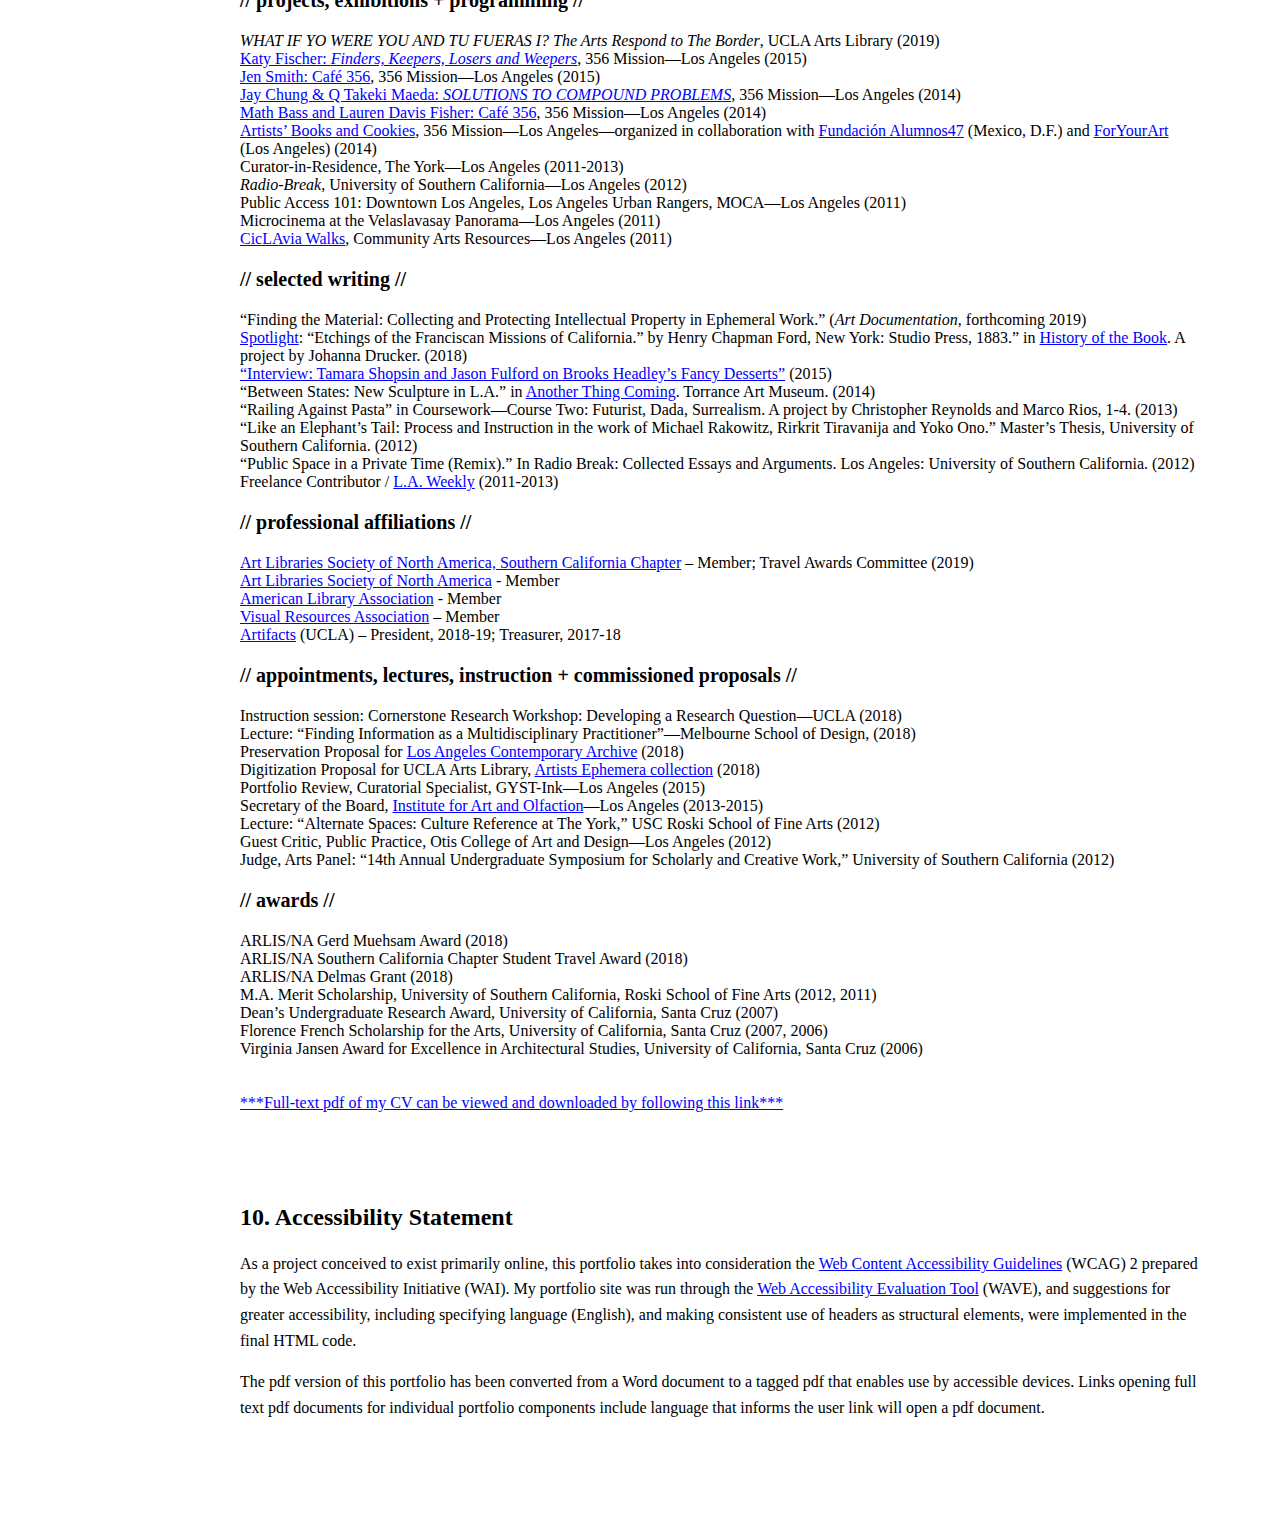
==== commit 1a2e0799: "Update index.html" ====
--- a/index.html
+++ b/index.html
@@ -523,49 +523,9 @@
 Florence French Scholarship for the Arts, University of California, Santa Cruz (2007, 2006)<br>
 Virginia Jansen Award for Excellence in Architectural Studies, University of California, Santa Cruz (2006)<br>
 
-<h3>// skills + proficiencies //</h3>
-<h4>Digitization</h4>
-workflow management / / file post-processing / / image capture / /copy stand / /flatbed
-
-<h4>Digital Asset Management</h4>
-file naming protocol / / file integrity / / file transfer
-
-<h4>Content Management</h4>
-Omeka / / Indexhibit / / CONTENTdm
-<br>
-
-<h4>Programming</h4>
-HTML / / CSS / / XML / / Python / / Git
-
-<h4>Data Visualization</h4>
-mapping & spatial analysis / / interactive charts & graphics / / Voyant / / topic modeling
-
-<h4>Cataloging</h4>
-RDA / / AACR2 / / MARC21 / / Dublin Core / / LCSH / / AAT / / VRA
-
-<h4>Collection Development
-<br>Collection Management
-<br>Collection Assessment
-<br>Conservation Assessment
-<br>Project Management</h4>
-
-<h4>Exhibitions</h4>
-planning / / display / / installation / / loans
-
-<h4>Event Coordination
-
-<br>Budget Development & Maintenance
-
-<br>Writing & Editing</h4>
-internal & external audiences / /project proposals / / press releases / / policies / /handbooks / / memorandum / / job descriptions / / narratives & didactics
-
-<h4>Software + Applications</h4>
-Adobe Creative / / Google Apps / / MS Office / / OpenRefine
-<br>email marketing: MailChimp / / Vertical Response
-<br>
-ontology Editor (Protégé)
-<br>
-bibliographic management (Zotero)
+<br>
+<br>
+<a href="09. Sallabedra_CV.pdf" target="_blank">***Full-text pdf of my CV can be viewed and downloaded by following this link***</a> 
 <br>
 <br>
 <br>
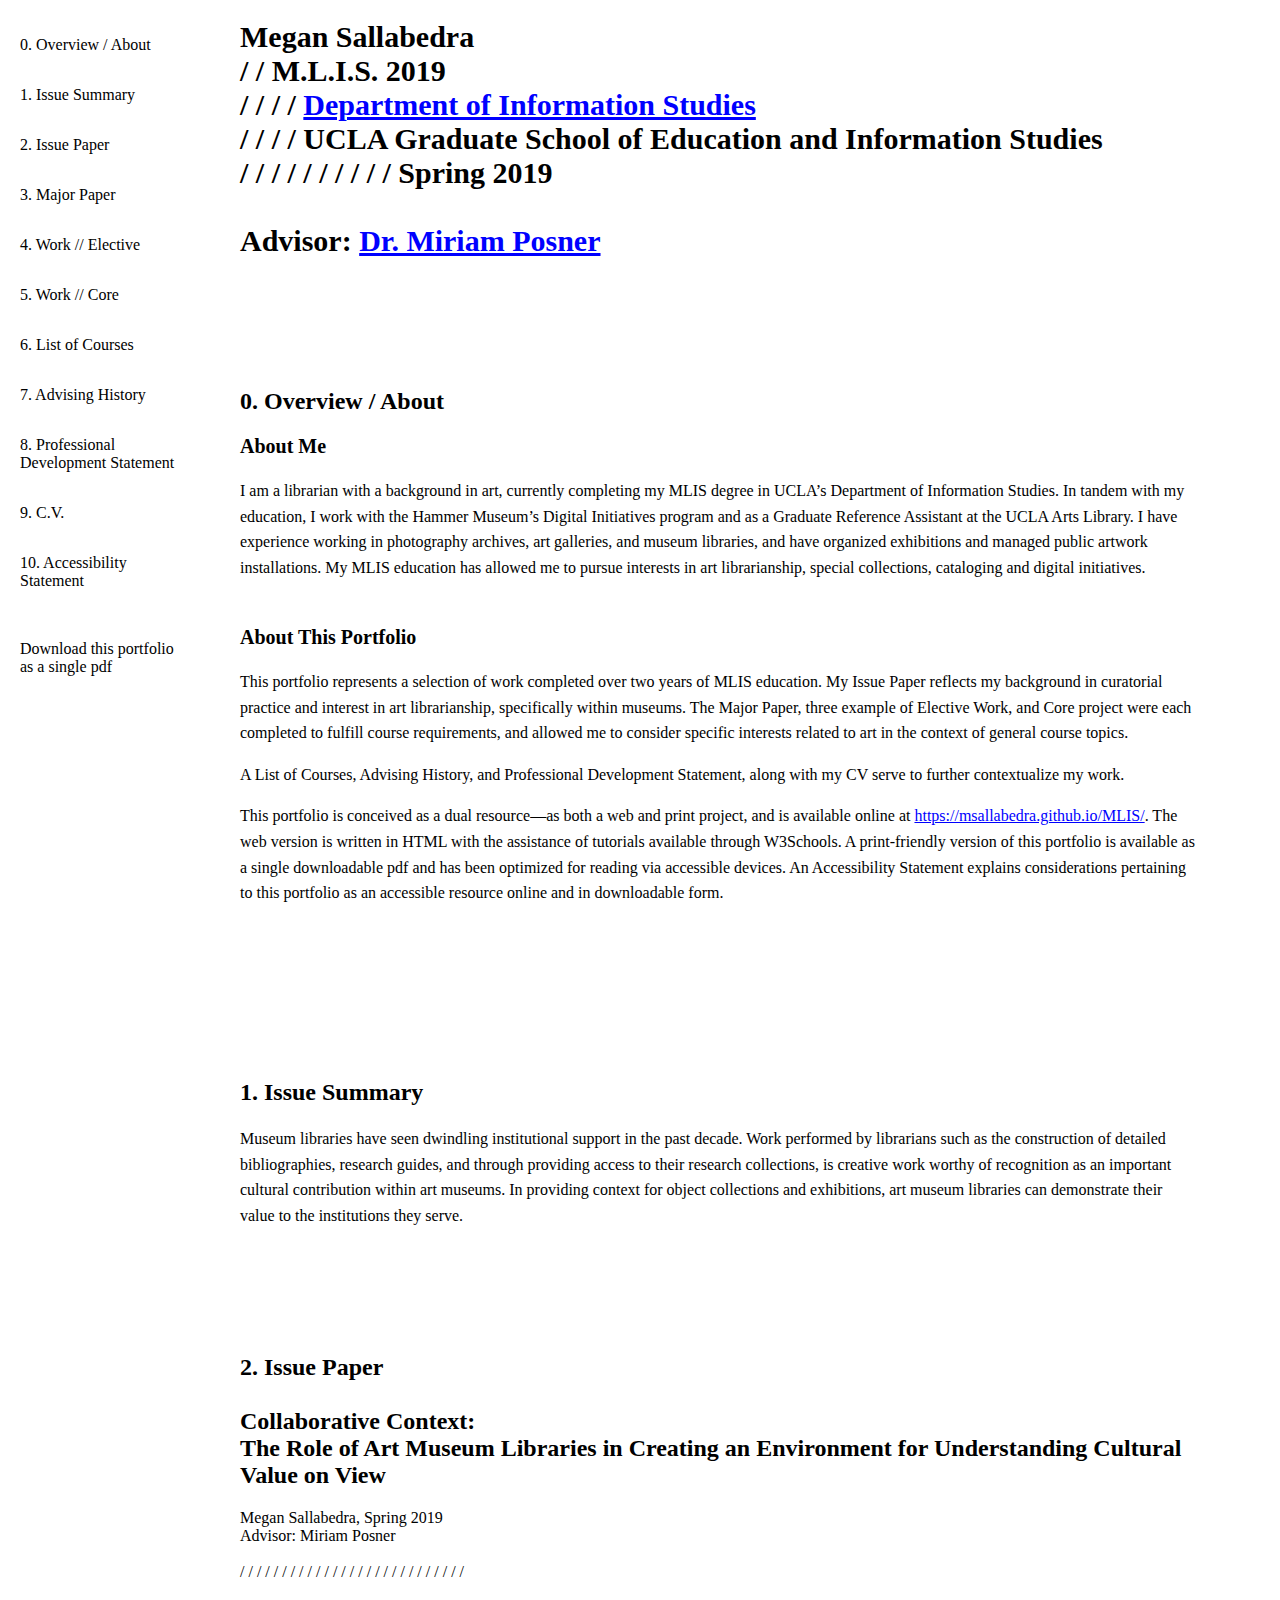
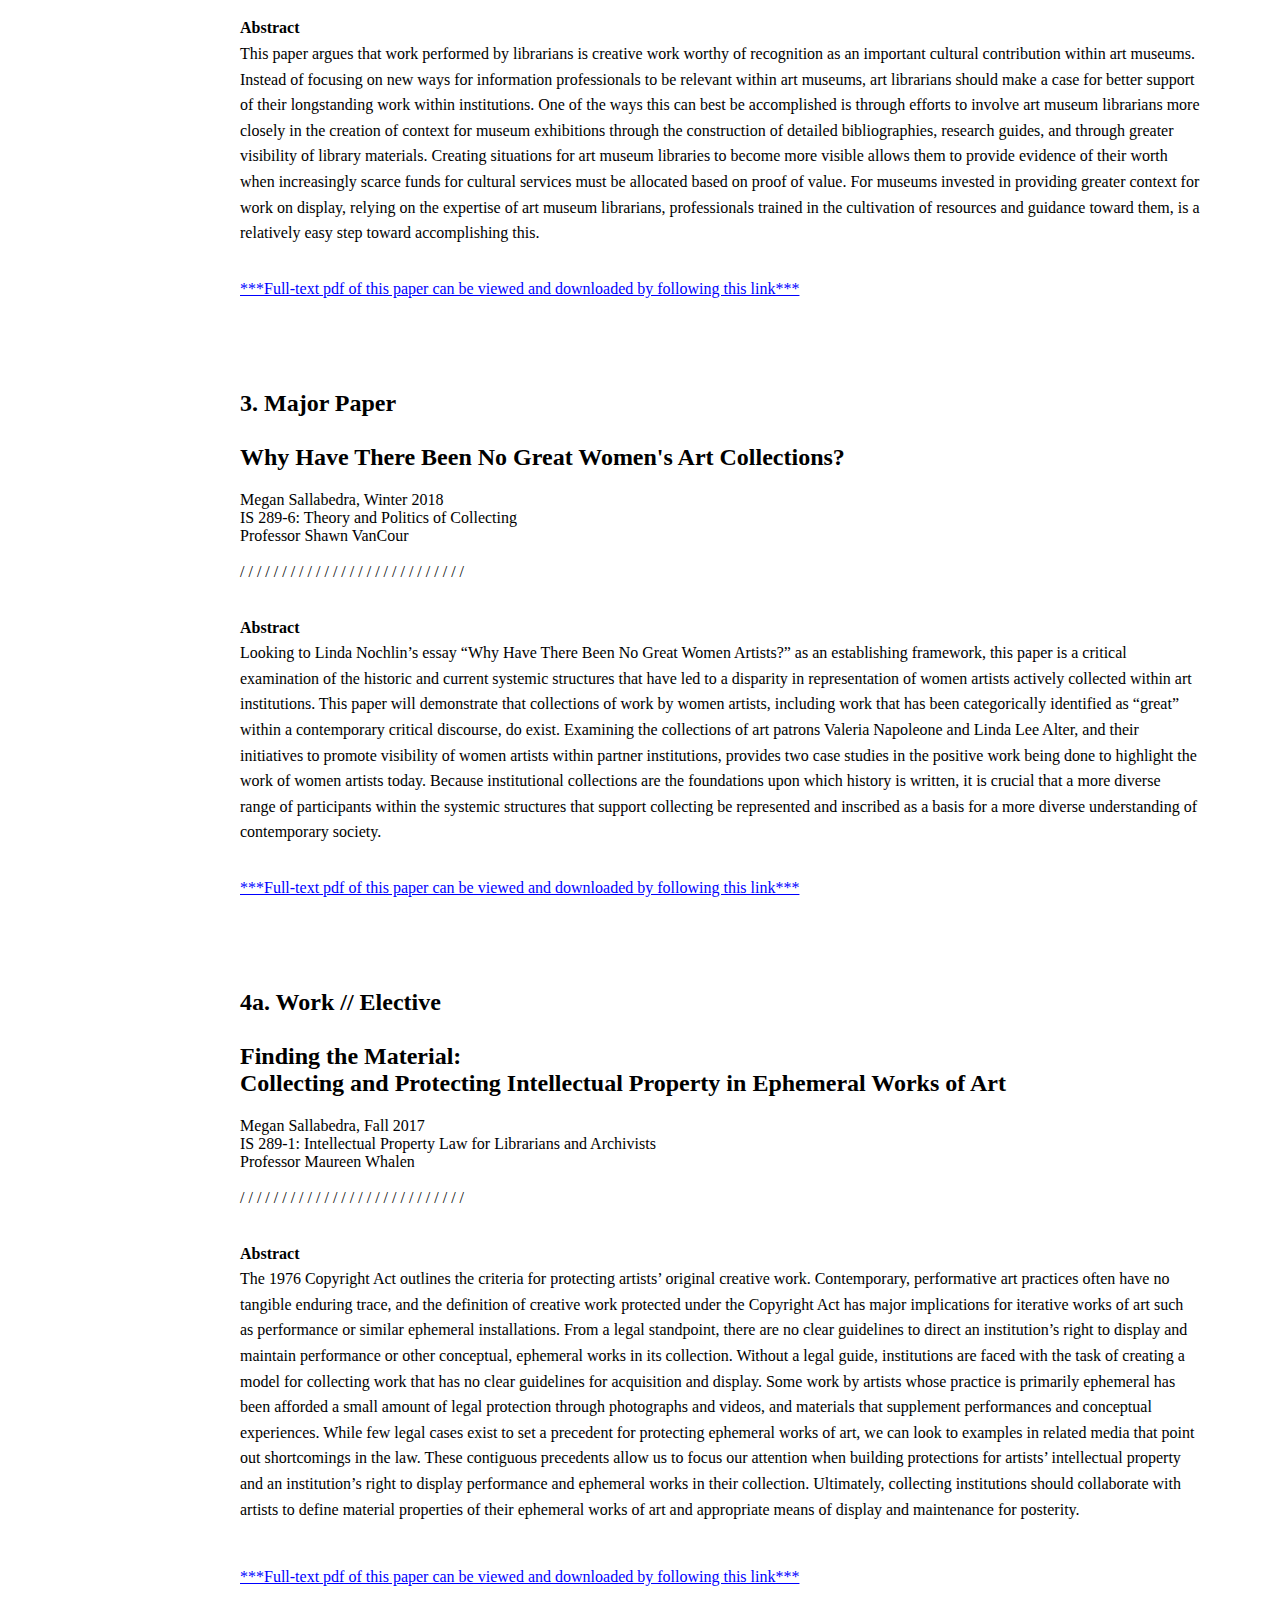
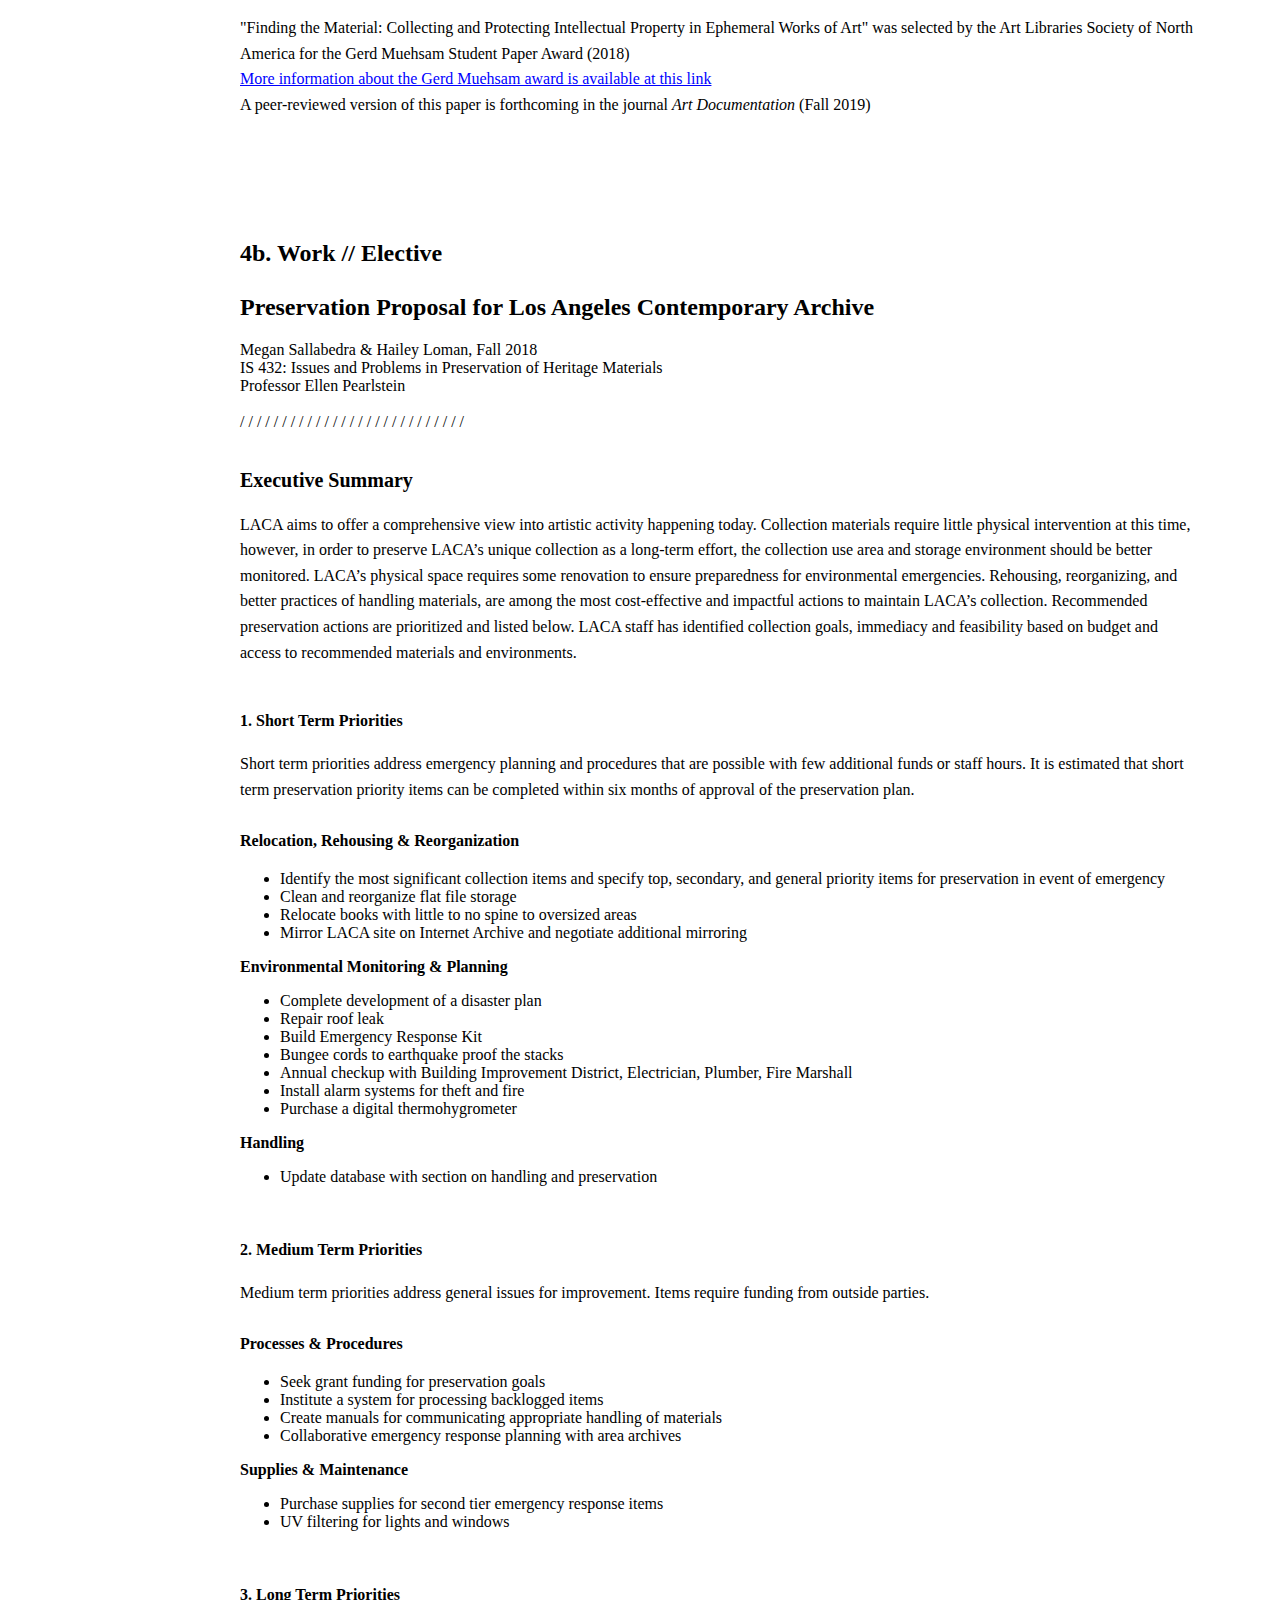
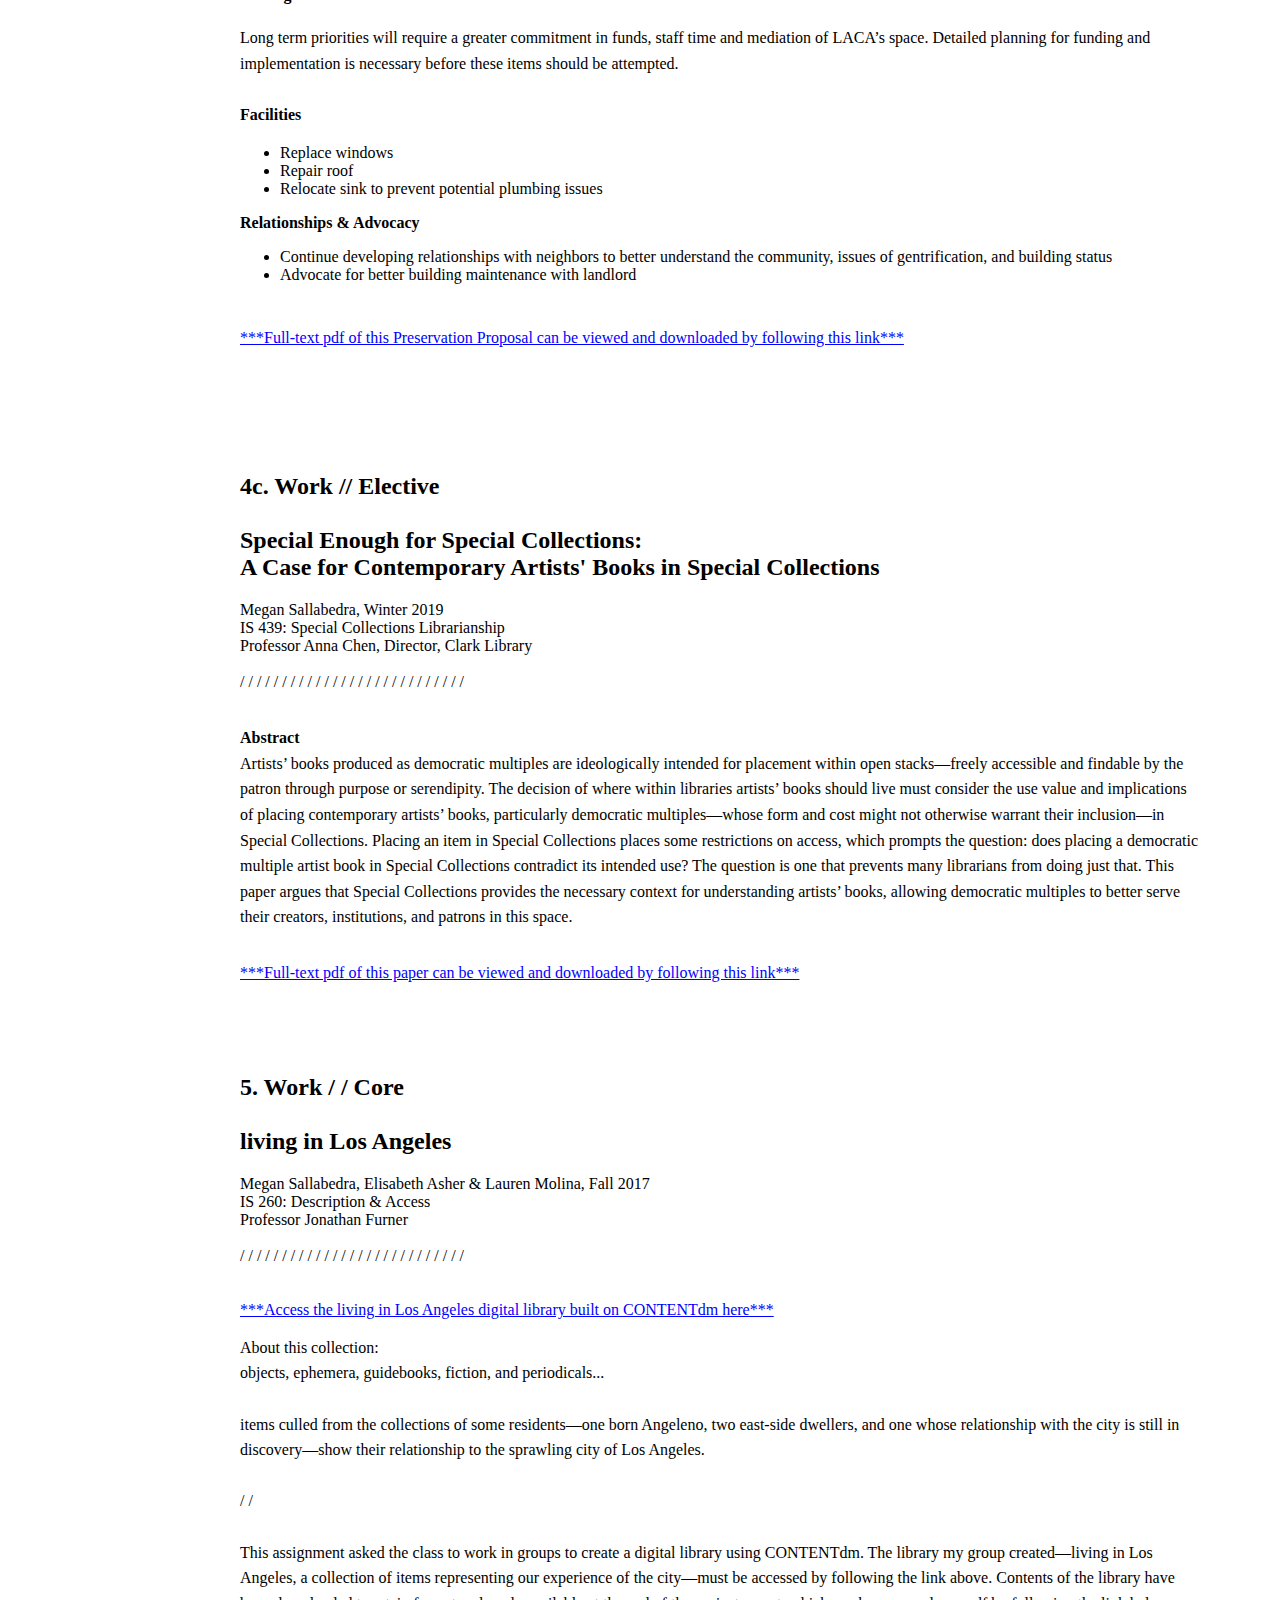
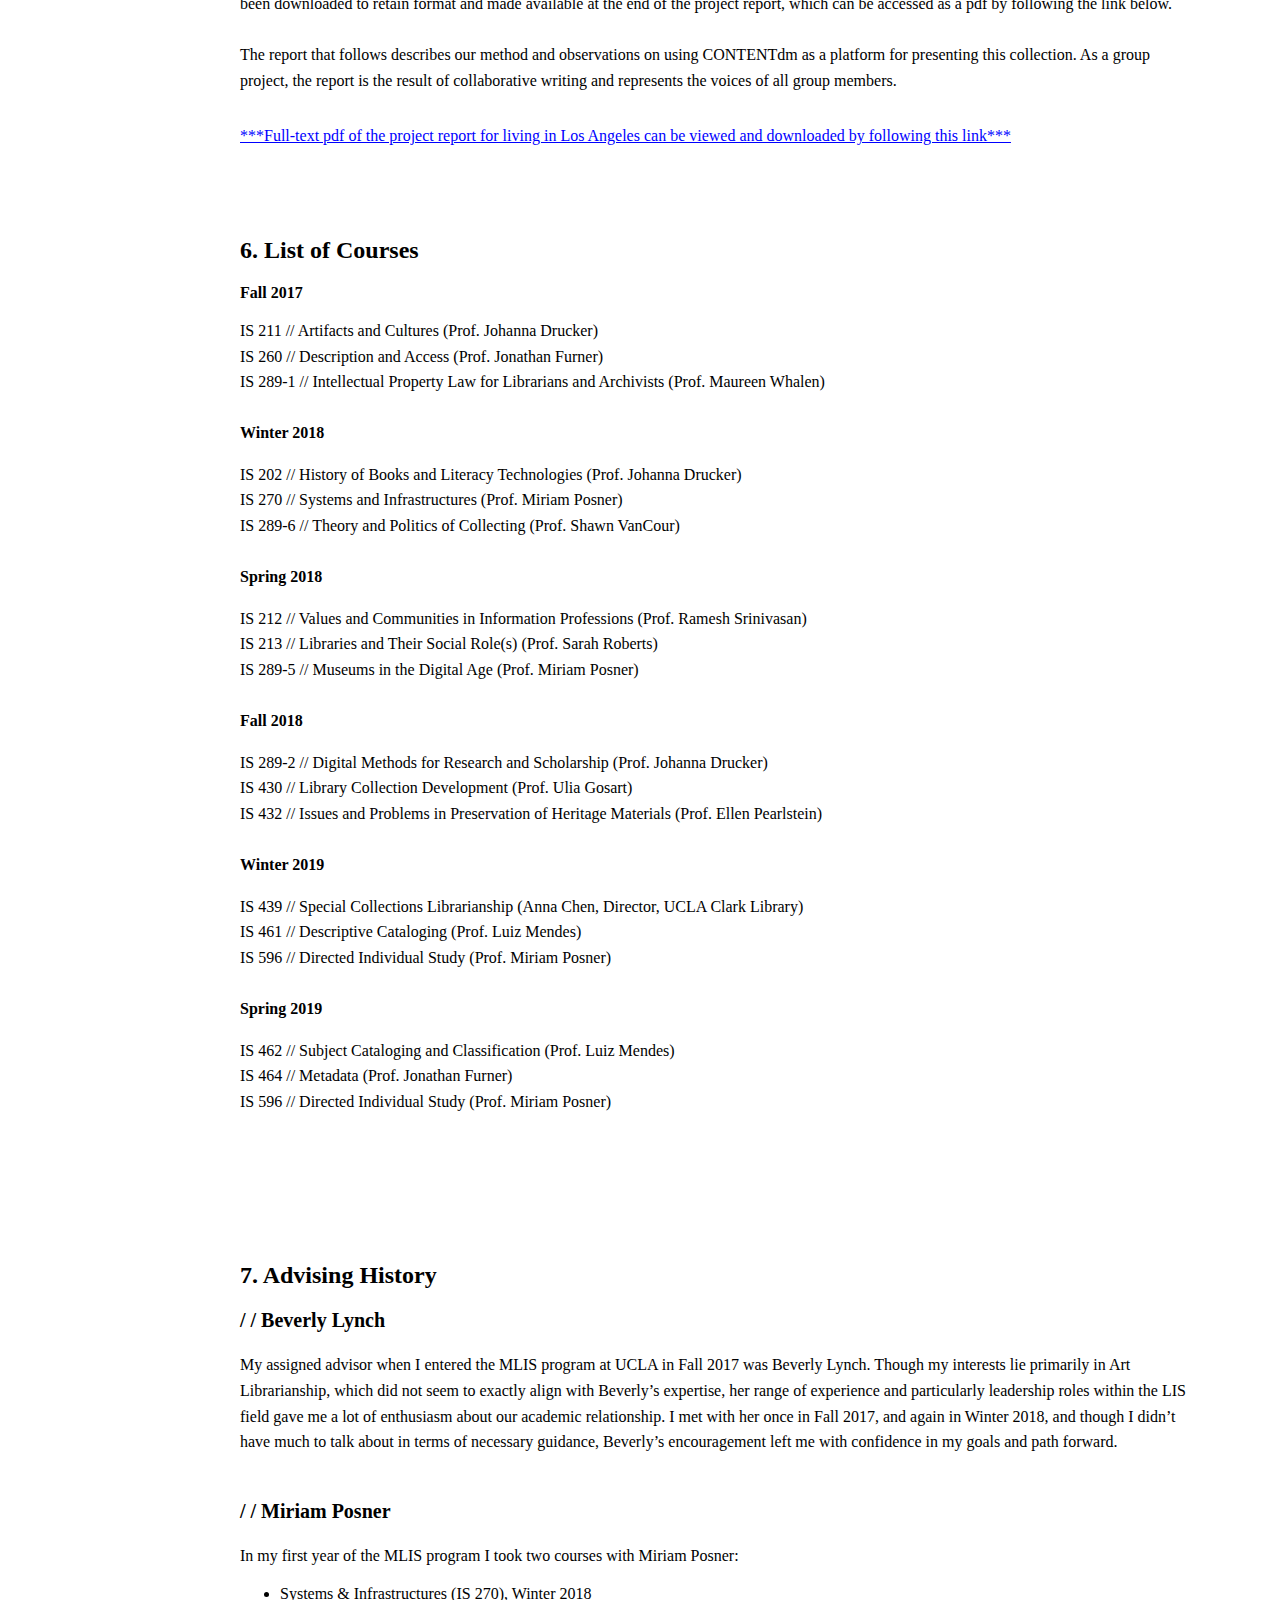
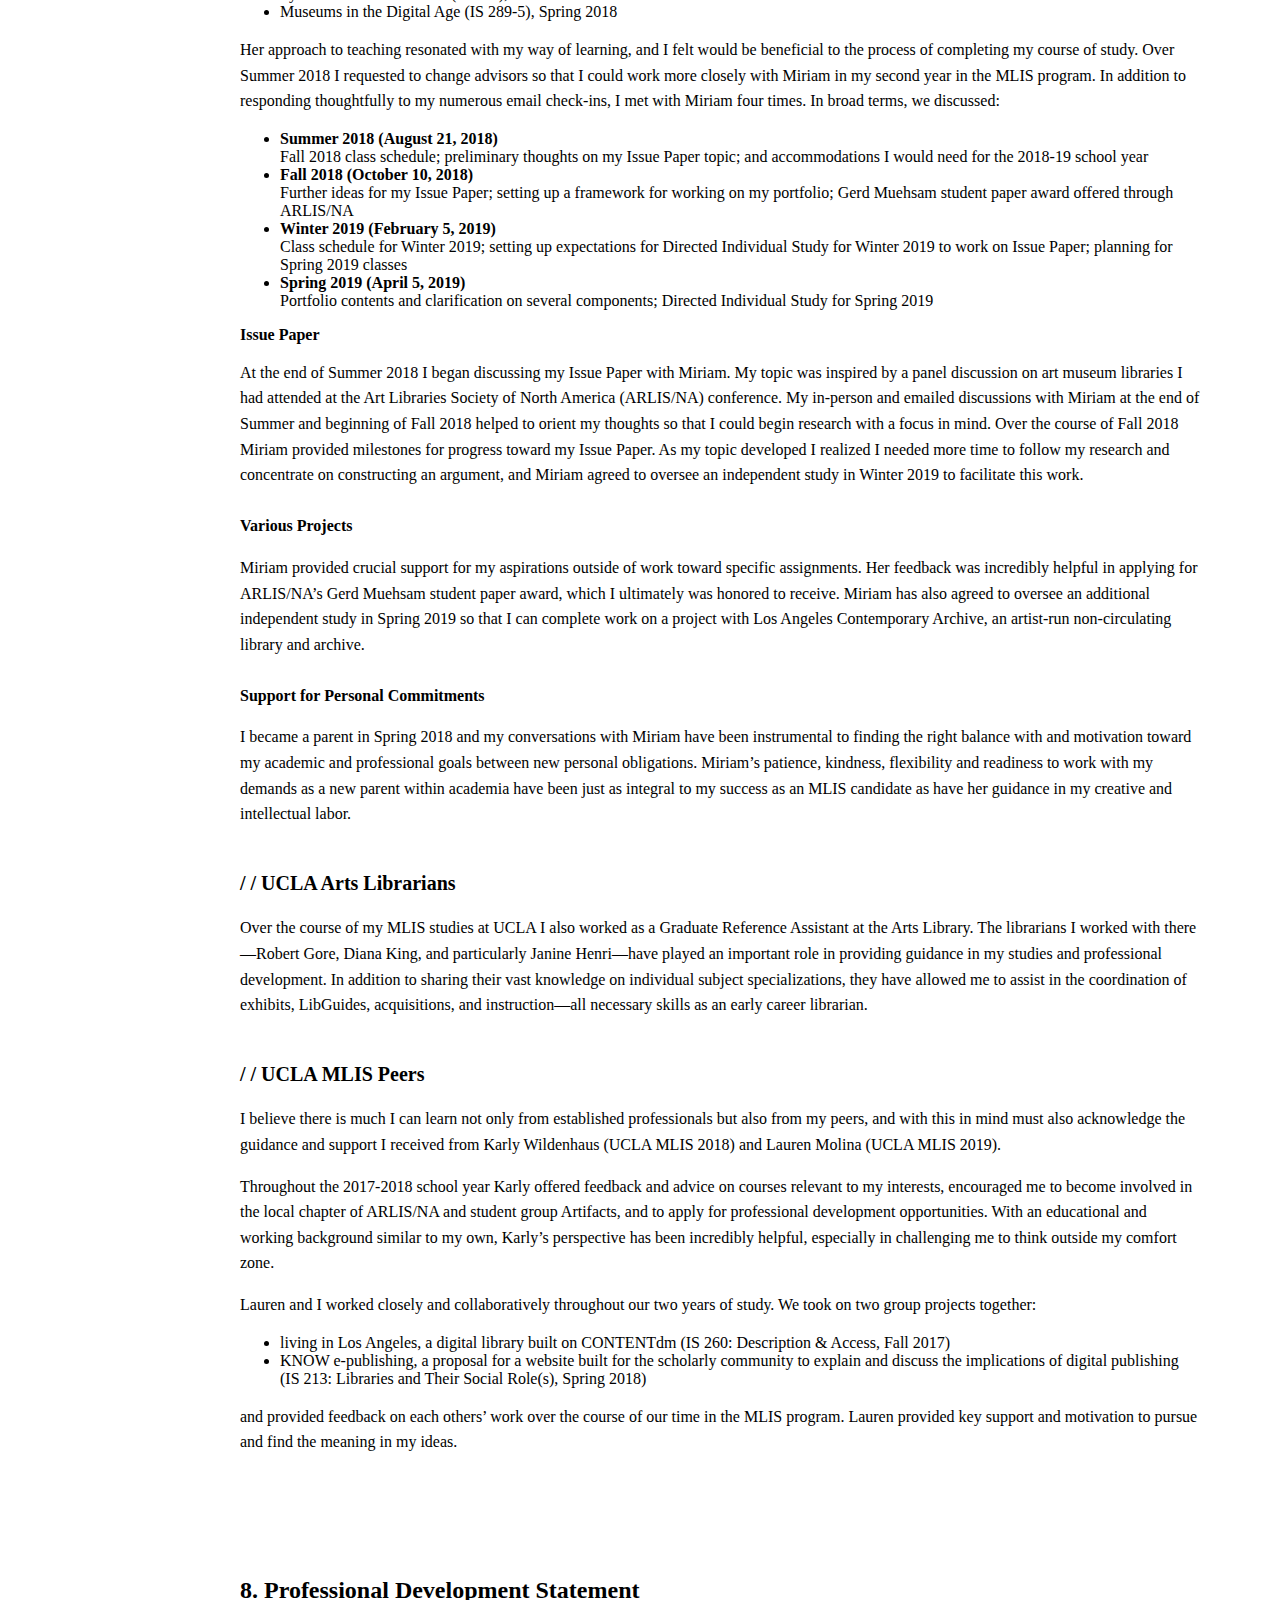
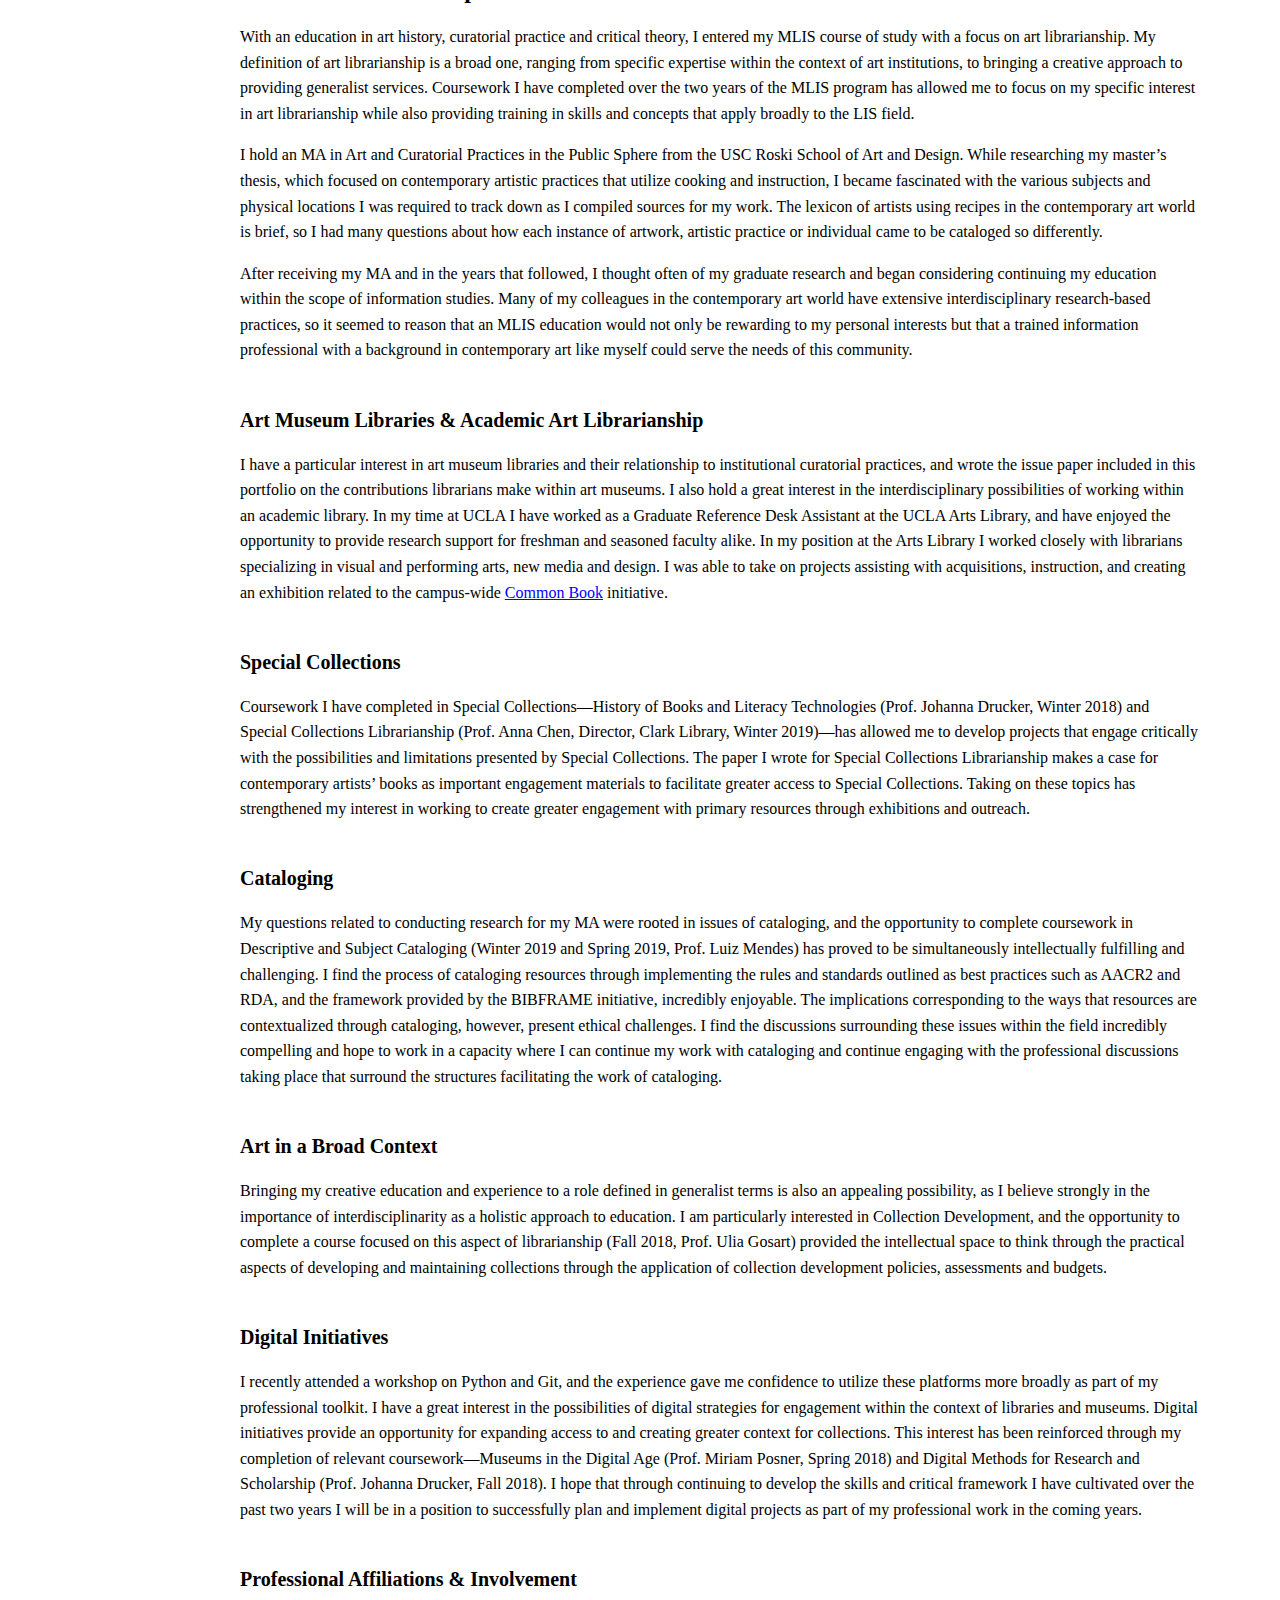
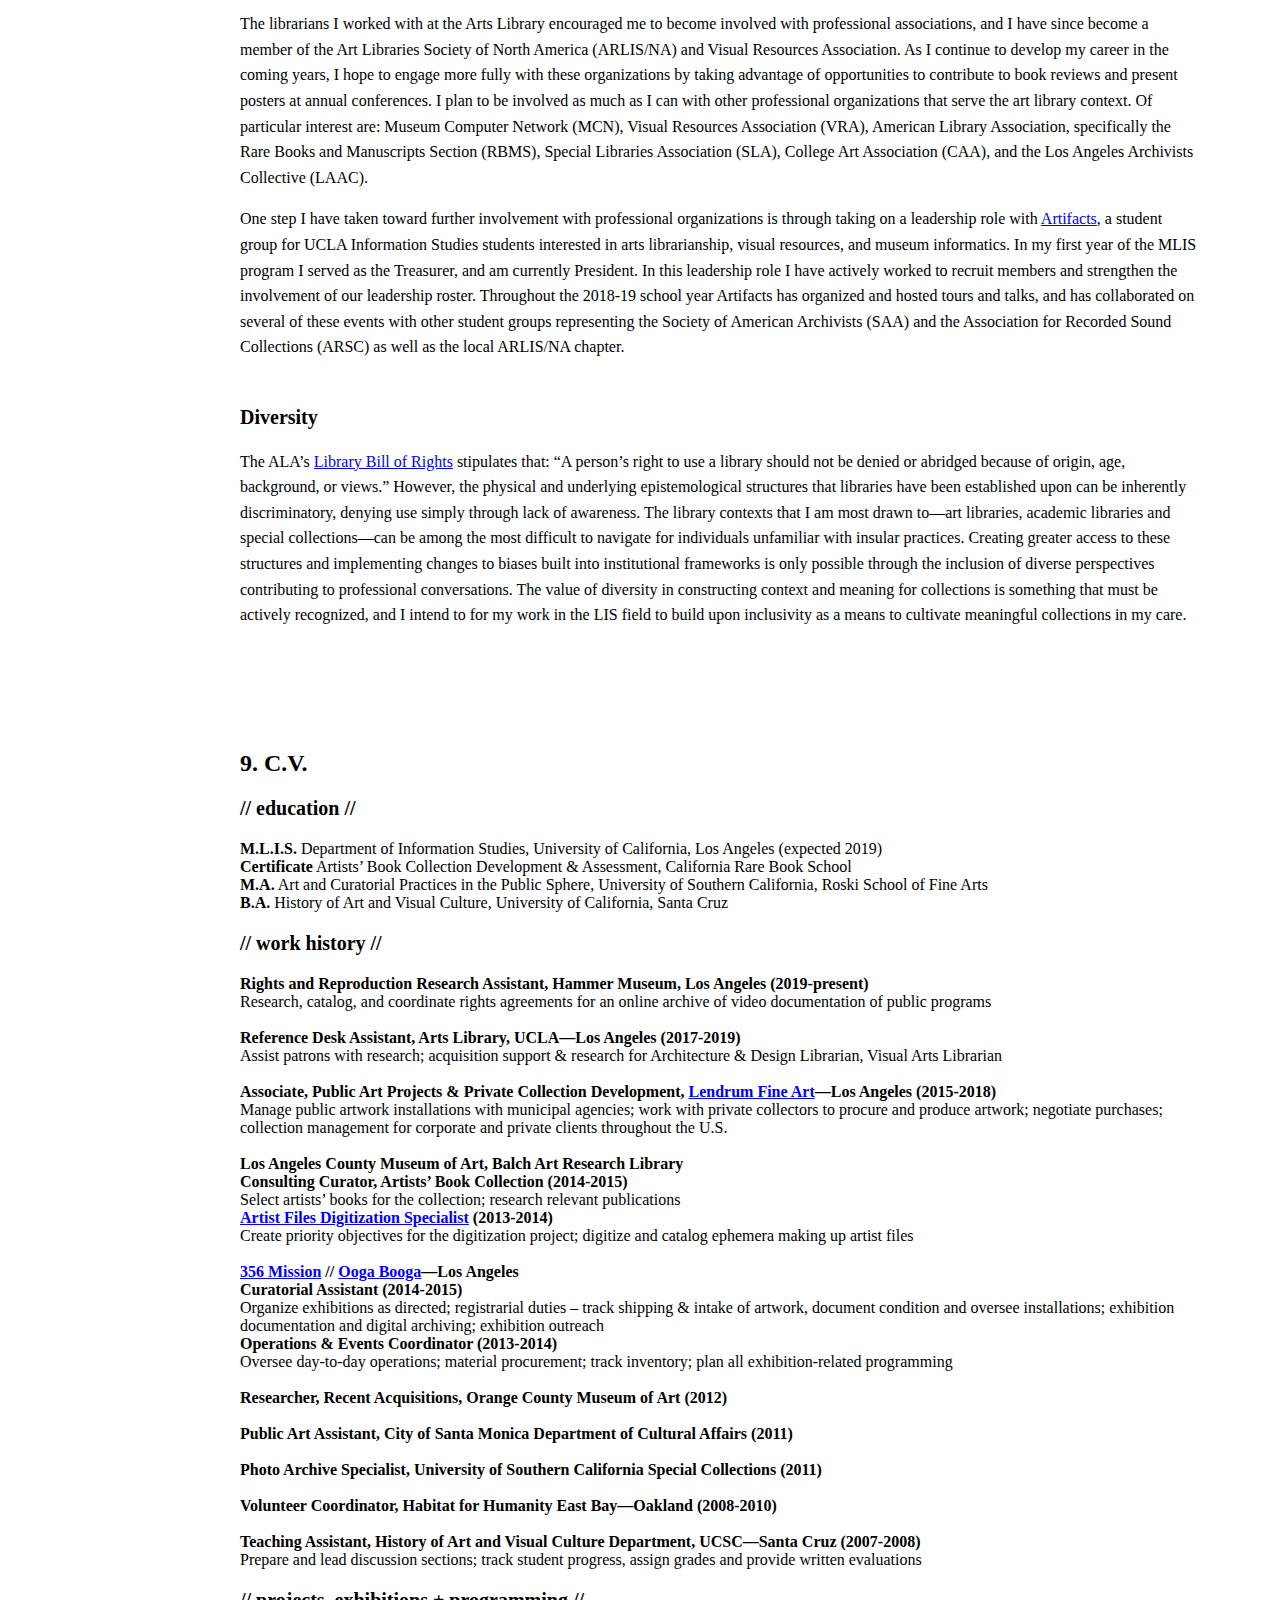
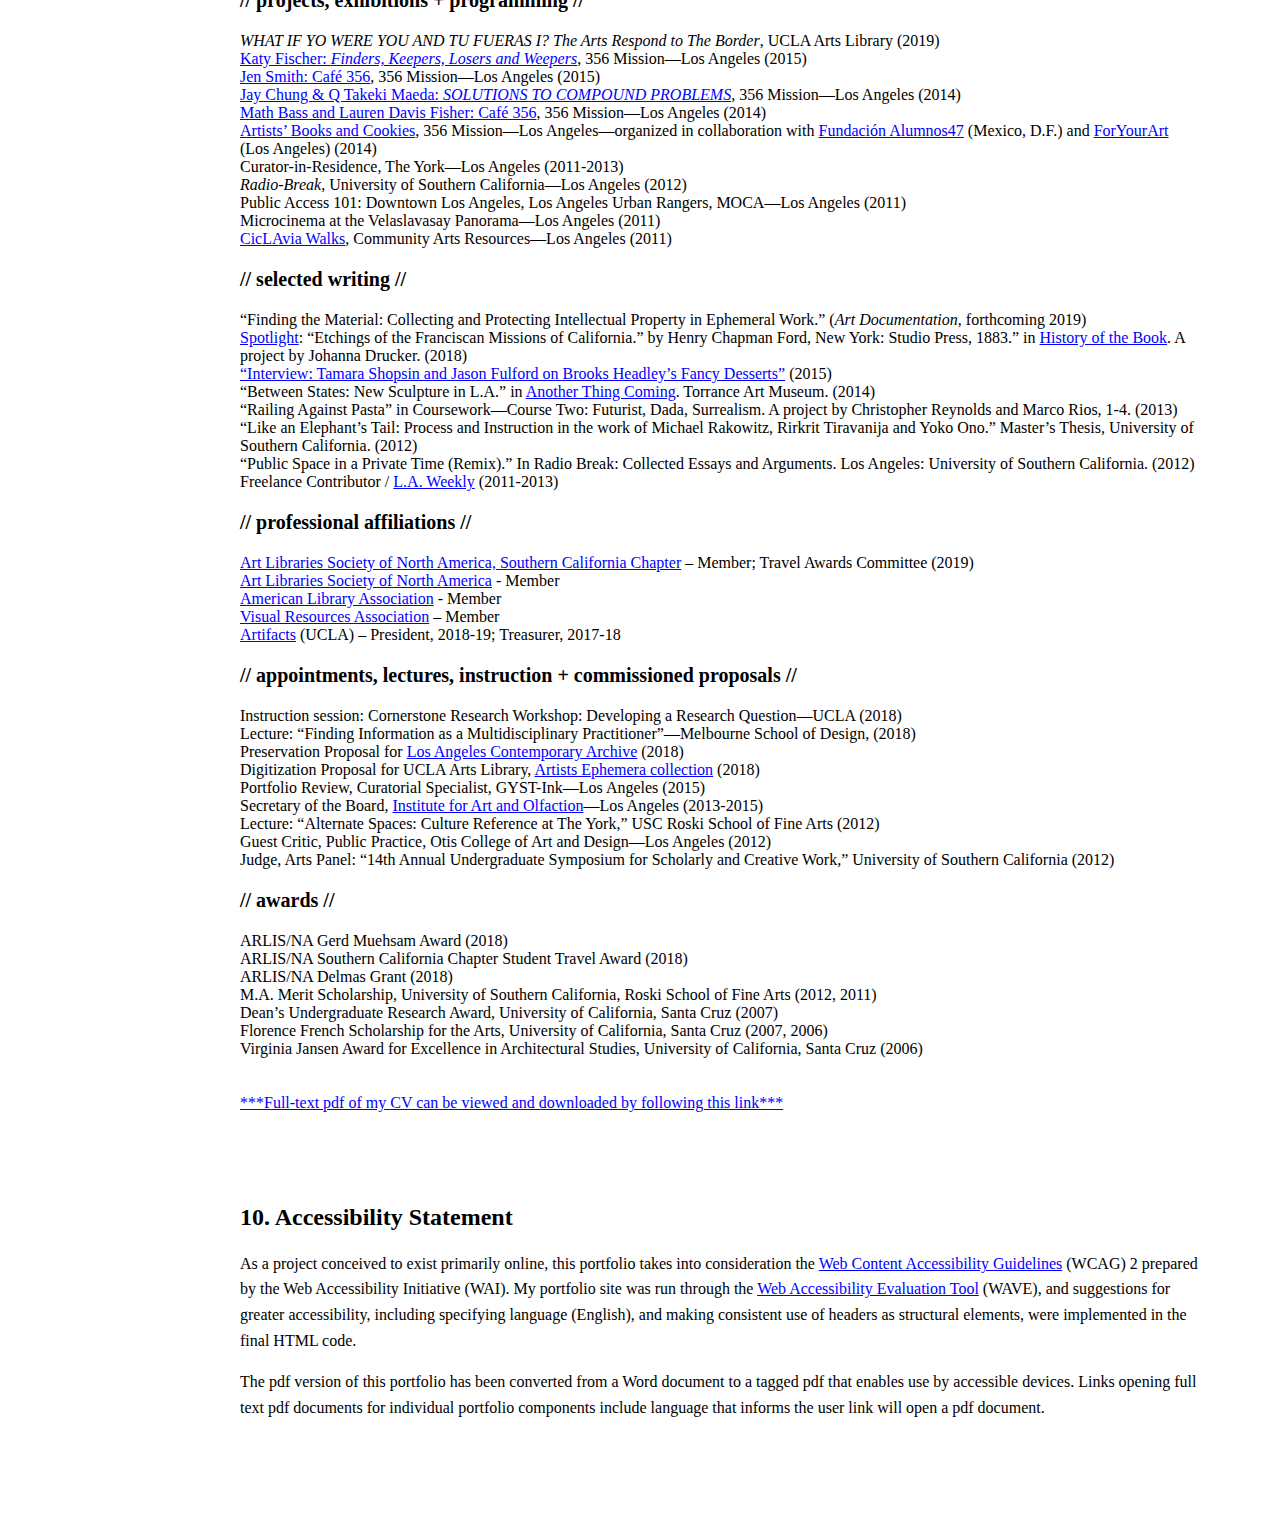
==== commit 38e06db7: "Update index.html" ====
--- a/index.html
+++ b/index.html
@@ -25,7 +25,7 @@
   <a href="#cv">9. C.V.</a>
   <a href="#accessibility">10. Accessibility Statement</a>
   <br>
-<button class="block">Download this portfolio as a single pdf</button>
+<a href="Sallabedra_Portfolio-Full_2019_MS_final.pdf" target="_blank">Download this portfolio as a single pdf</a>
 
 </div>
 
